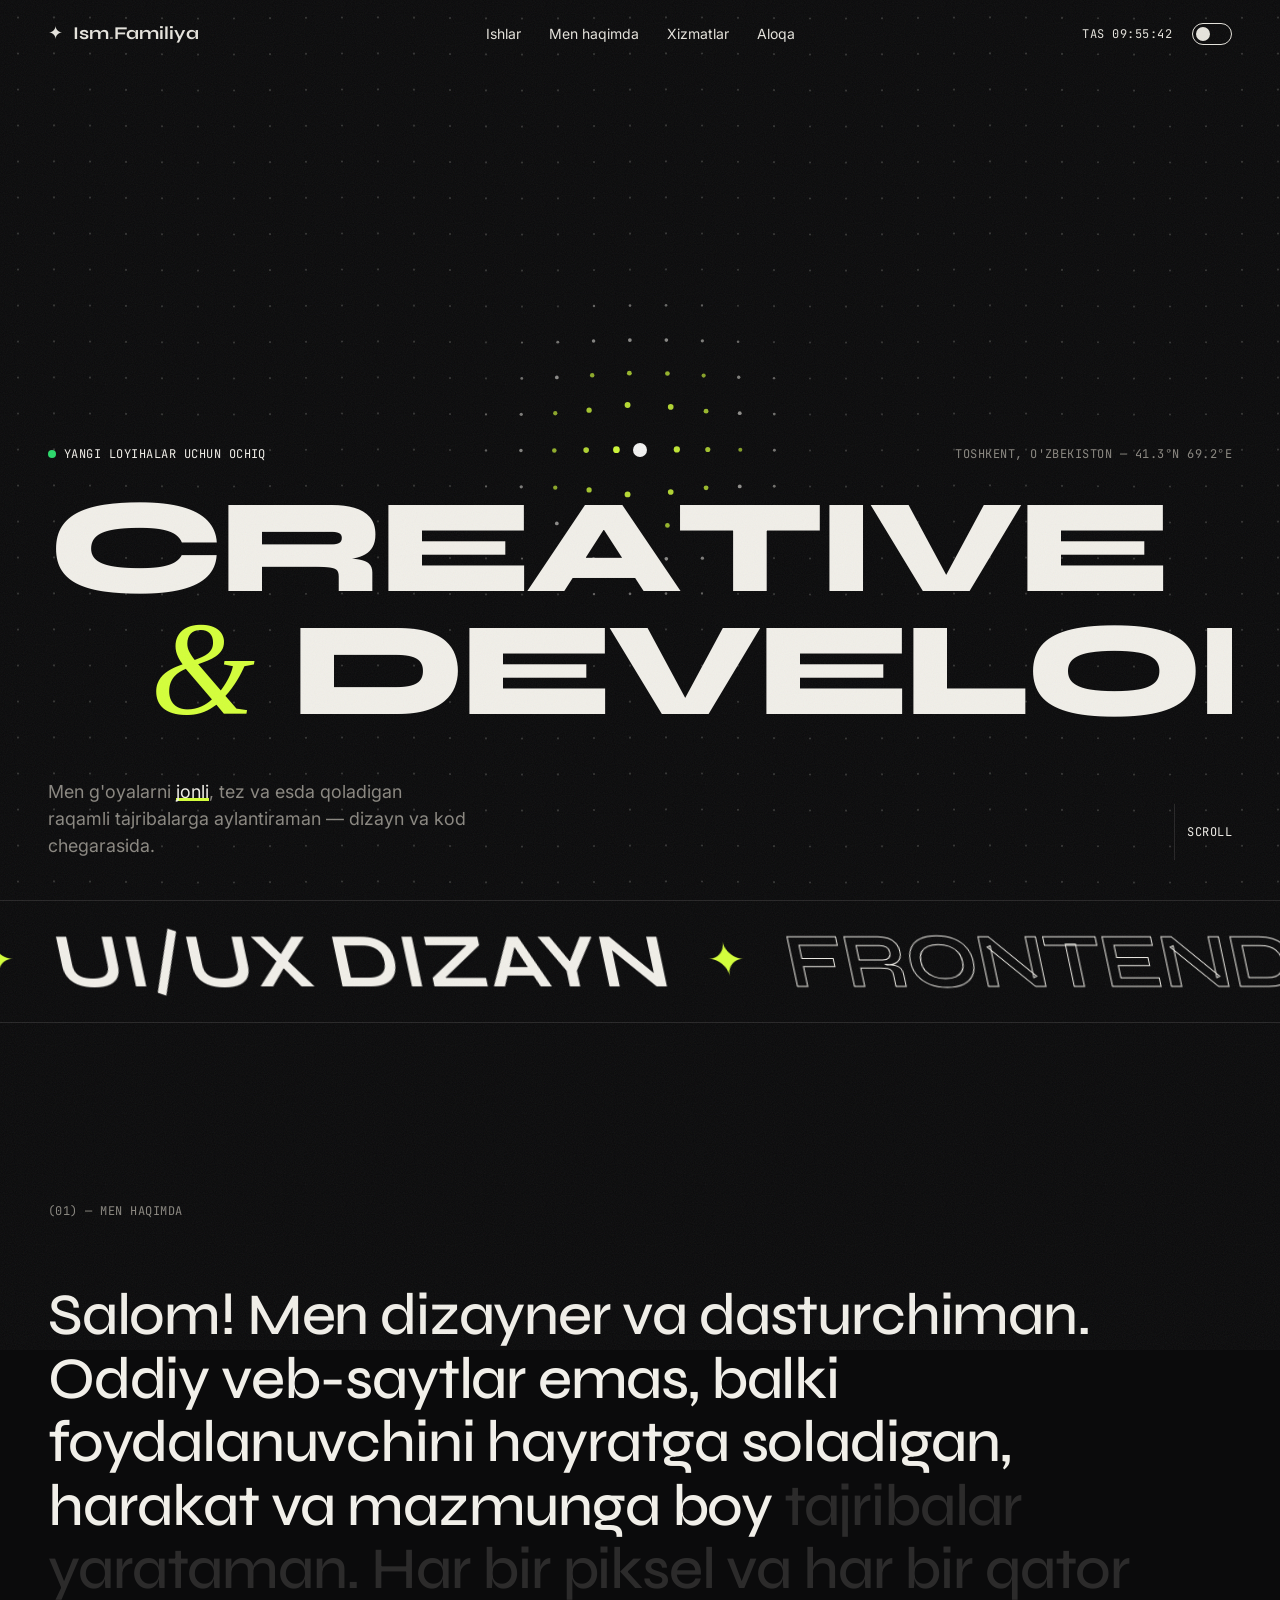
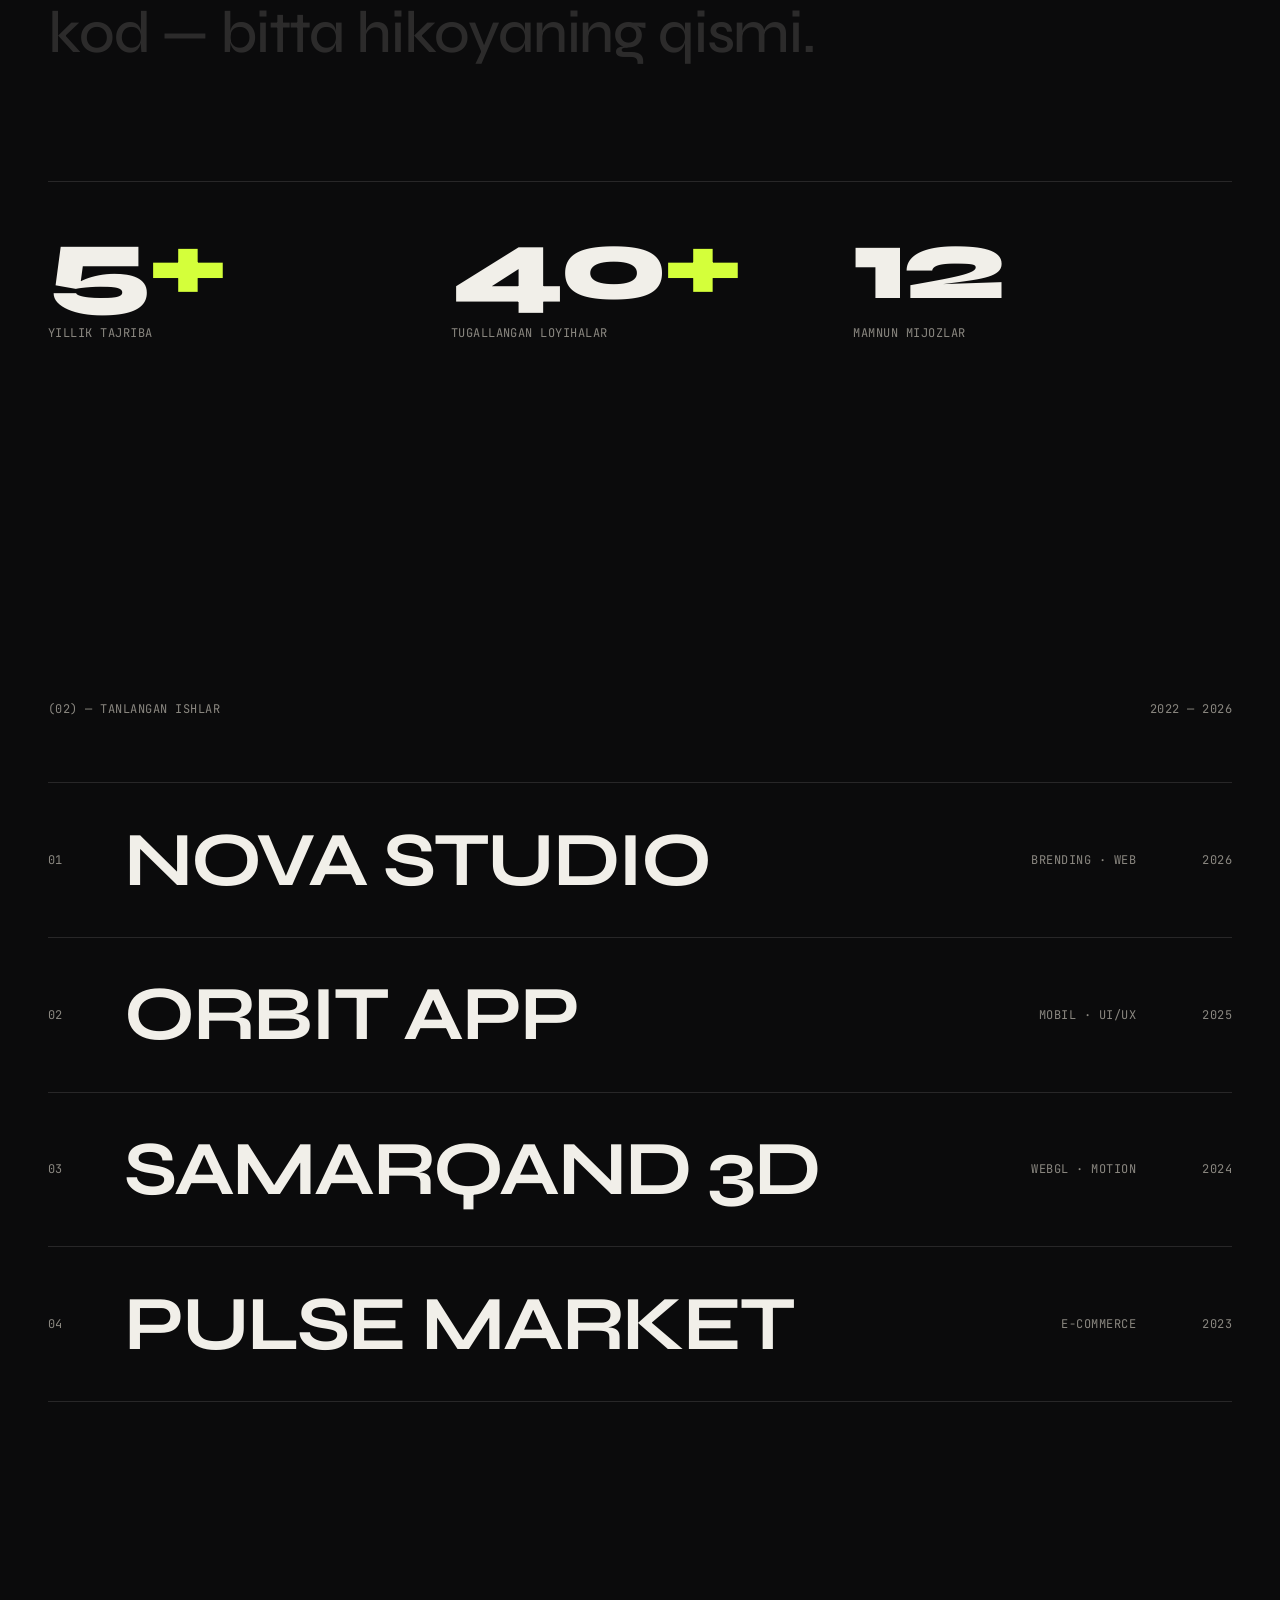
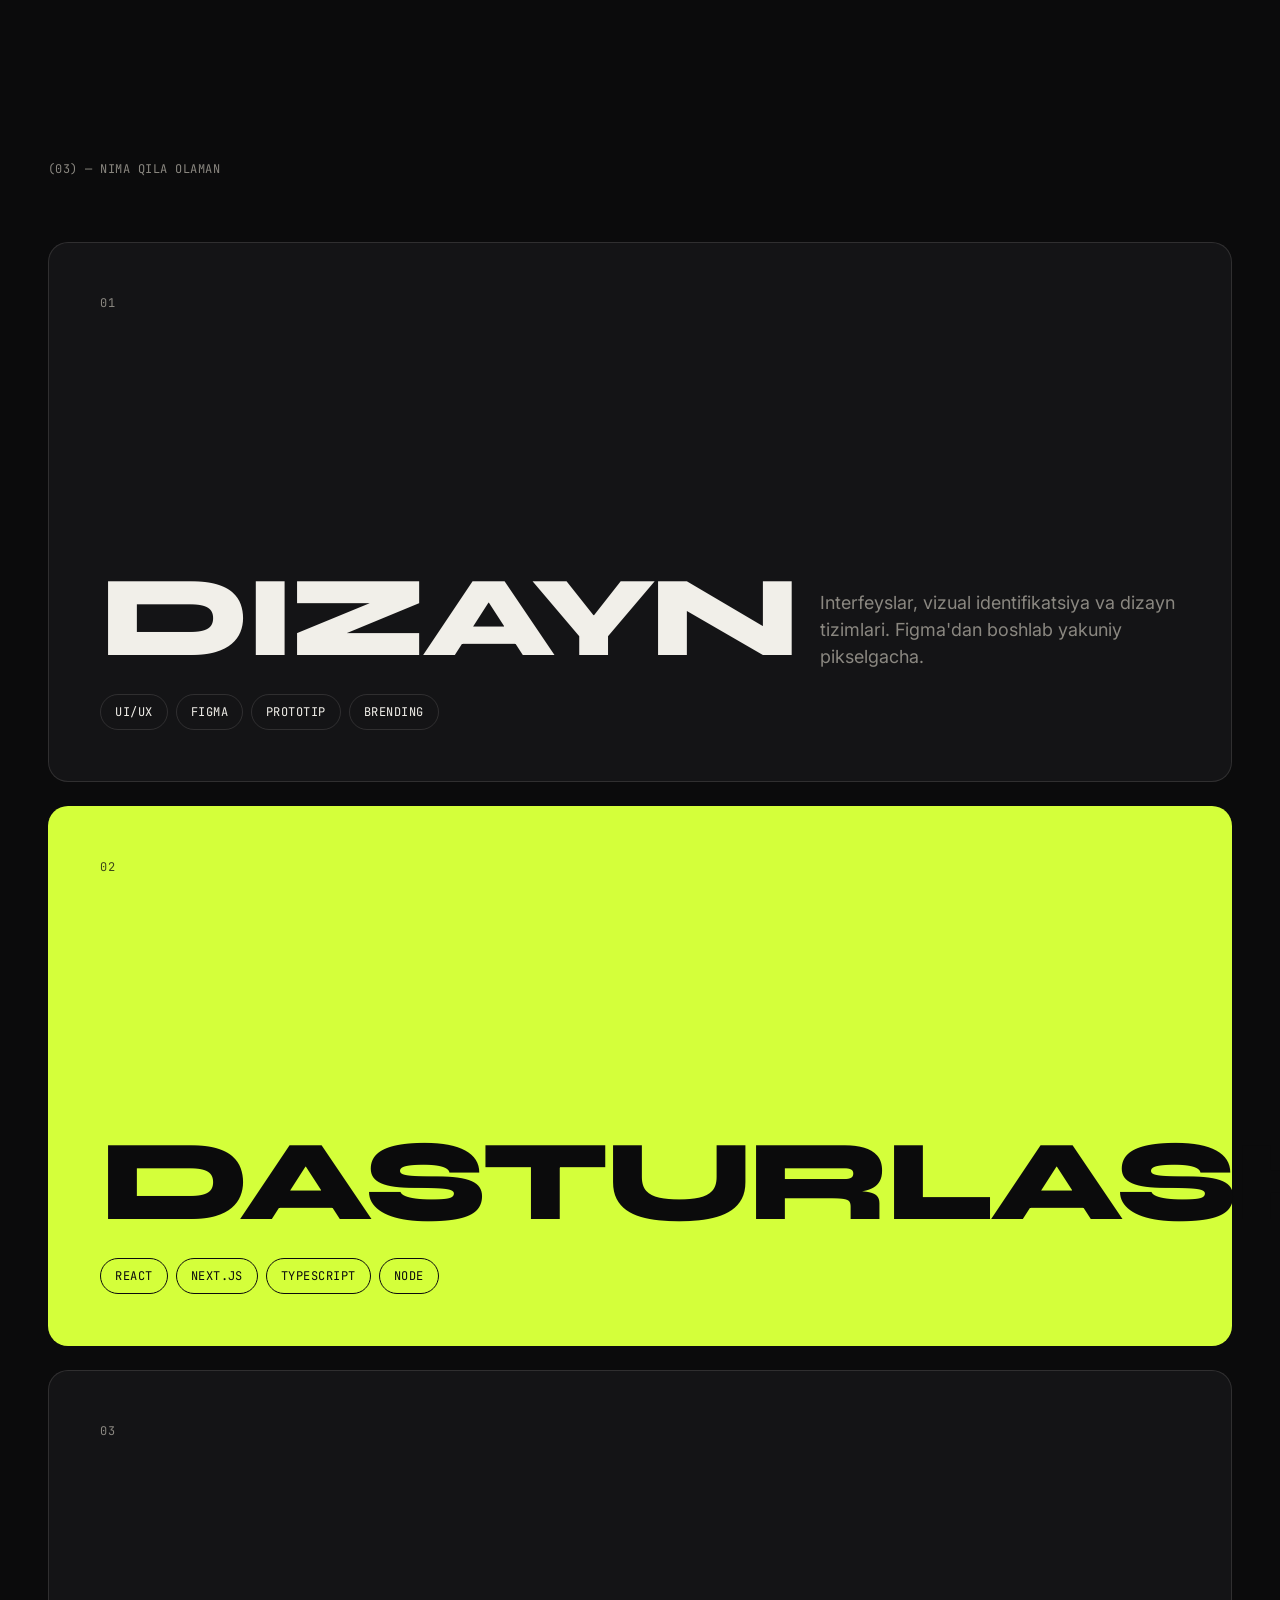
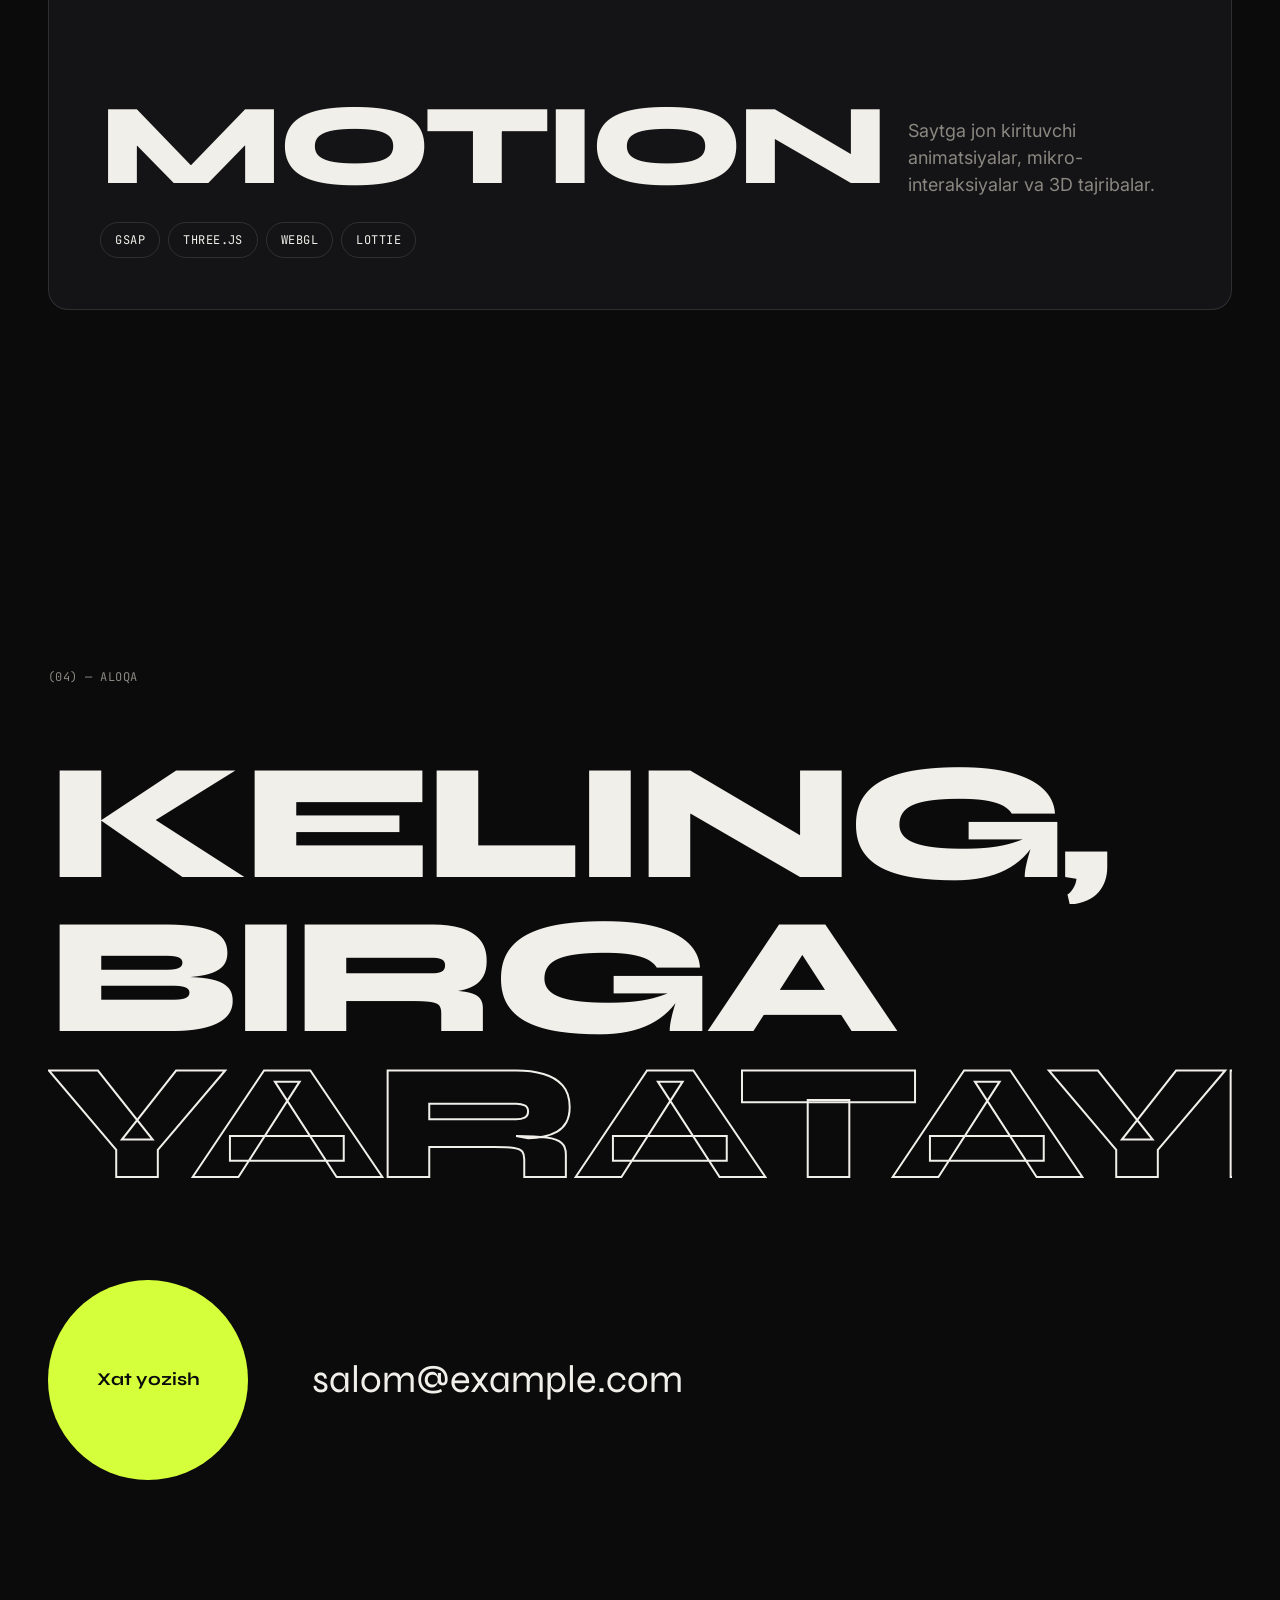
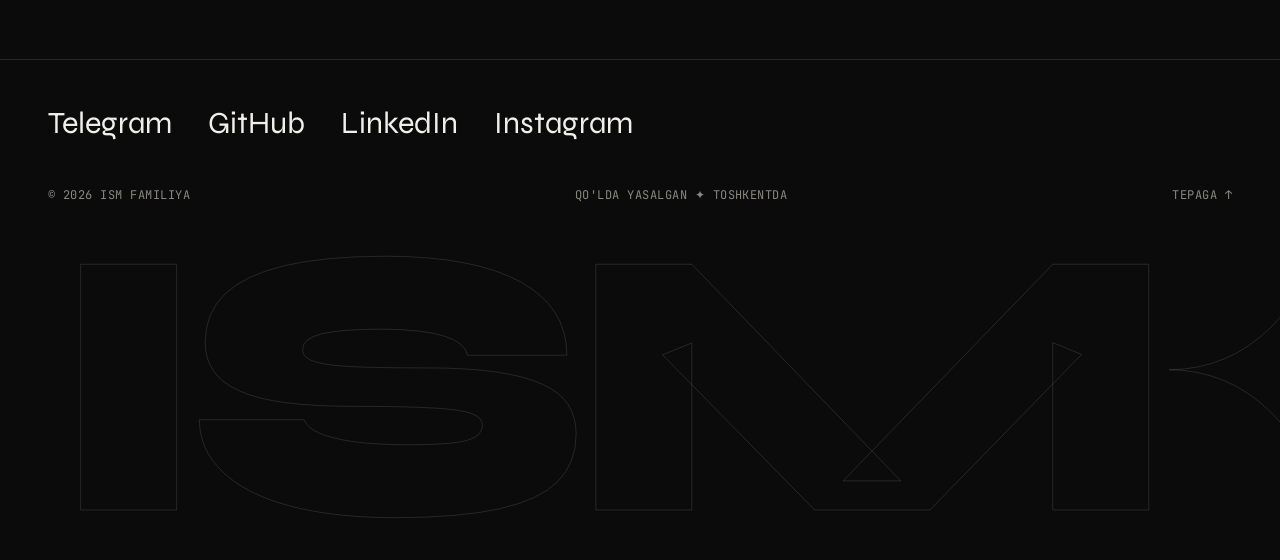
==== index.html @ 8025df78 "Add creative personal homepage Static HTML/CSS/JS site: preloader, custom cursor, interactive dot fi" ====
<!doctype html>
<html lang="uz">
<head>
  <meta charset="utf-8" />
  <meta name="viewport" content="width=device-width, initial-scale=1" />
  <title>Ism Familiya — Creative Developer</title>
  <meta name="description" content="Shaxsiy sahifa: dizayn, kod va raqamli tajribalar." />
  <meta name="theme-color" content="#0b0b0c" />
  <link rel="icon" href="assets/favicon.svg" type="image/svg+xml" />
  <link rel="preconnect" href="https://fonts.googleapis.com" />
  <link rel="preconnect" href="https://fonts.gstatic.com" crossorigin />
  <link href="https://fonts.googleapis.com/css2?family=Syne:wght@500;700;800&family=Inter:wght@400;500&family=JetBrains+Mono:wght@400;500&display=swap" rel="stylesheet" />
  <link rel="stylesheet" href="style.css" />
  <script>
    try { var t = localStorage.getItem('theme'); if (t) document.documentElement.dataset.theme = t; } catch (e) {}
  </script>
</head>
<body class="is-loading">

  <!-- Preloader -->
  <div class="preloader" aria-hidden="true">
    <div class="preloader__top">
      <span class="mono">Portfolio ©2026</span>
      <span class="mono">Yuklanmoqda</span>
    </div>
    <div class="preloader__count"><span id="loadCount">0</span>%</div>
    <div class="preloader__bar"><span id="loadBar"></span></div>
  </div>

  <!-- Custom cursor -->
  <div class="cursor" aria-hidden="true"><span class="cursor__label"></span></div>
  <div class="grain" aria-hidden="true"></div>

  <!-- Navigation -->
  <header class="nav">
    <a href="#top" class="nav__logo" data-magnetic>
      <span class="nav__logo-mark">✦</span>
      <span class="nav__logo-text">Ism<span class="muted">.</span>Familiya</span>
    </a>
    <nav class="nav__links" aria-label="Asosiy">
      <a href="#work" class="roll" data-text="Ishlar"><span>Ishlar</span></a>
      <a href="#about" class="roll" data-text="Men haqimda"><span>Men haqimda</span></a>
      <a href="#services" class="roll" data-text="Xizmatlar"><span>Xizmatlar</span></a>
      <a href="#contact" class="roll" data-text="Aloqa"><span>Aloqa</span></a>
    </nav>
    <div class="nav__right">
      <span class="mono nav__clock">TAS <span id="clock">--:--</span></span>
      <button class="theme-toggle" id="themeToggle" aria-label="Mavzuni almashtirish" data-magnetic>
        <span class="theme-toggle__dot"></span>
      </button>
    </div>
  </header>

  <main id="top">

    <!-- Hero -->
    <section class="hero">
      <canvas class="hero__field" id="field" aria-hidden="true"></canvas>

      <div class="hero__meta mono">
        <span class="status"><i></i> Yangi loyihalar uchun ochiq</span>
        <span>Toshkent, O'zbekiston — 41.3°N 69.2°E</span>
      </div>

      <h1 class="hero__title">
        <span class="line"><span class="split">Creative</span></span>
        <span class="line line--indent"><em class="serif-ish">&amp;</em> <span class="split">Developer</span></span>
      </h1>

      <div class="hero__bottom">
        <p class="hero__intro">
          Men g'oyalarni <span class="hl">jonli</span>, tez va esda qoladigan
          raqamli tajribalarga aylantiraman — dizayn va kod chegarasida.
        </p>
        <a href="#work" class="hero__scroll mono" data-cursor="Pastga">
          <span class="hero__scroll-line"></span> Scroll
        </a>
      </div>
    </section>

    <!-- Marquee -->
    <section class="marquee" aria-label="Ko'nikmalar">
      <div class="marquee__track" id="marquee">
        <div class="marquee__group">
          <span>UI/UX Dizayn</span><b>✦</b><span>Frontend</span><b>✦</b><span>Motion</span><b>✦</b><span>Brending</span><b>✦</b><span>Web GL</span><b>✦</b>
        </div>
        <div class="marquee__group" aria-hidden="true">
          <span>UI/UX Dizayn</span><b>✦</b><span>Frontend</span><b>✦</b><span>Motion</span><b>✦</b><span>Brending</span><b>✦</b><span>Web GL</span><b>✦</b>
        </div>
      </div>
    </section>

    <!-- About -->
    <section class="about section" id="about">
      <div class="section__label mono reveal">(01) — Men haqimda</div>
      <p class="about__text" data-scrub>
        Salom! Men dizayner va dasturchiman. Oddiy veb-saytlar emas, balki
        foydalanuvchini hayratga soladigan, harakat va mazmunga boy tajribalar
        yarataman. Har bir piksel va har bir qator kod — bitta hikoyaning qismi.
      </p>

      <div class="stats">
        <div class="stat reveal">
          <span class="stat__num" data-count="5">0</span><span class="stat__plus">+</span>
          <span class="stat__label mono">Yillik tajriba</span>
        </div>
        <div class="stat reveal">
          <span class="stat__num" data-count="40">0</span><span class="stat__plus">+</span>
          <span class="stat__label mono">Tugallangan loyihalar</span>
        </div>
        <div class="stat reveal">
          <span class="stat__num" data-count="12">0</span>
          <span class="stat__label mono">Mamnun mijozlar</span>
        </div>
      </div>
    </section>

    <!-- Work -->
    <section class="work section" id="work">
      <div class="section__head">
        <div class="section__label mono reveal">(02) — Tanlangan ishlar</div>
        <span class="mono muted reveal">2022 — 2026</span>
      </div>

      <ul class="work__list">
        <li class="work__item reveal" data-cursor="Ko'rish" data-color="#ff4d2e" data-color2="#ffb800">
          <a href="#">
            <span class="work__idx mono">01</span>
            <span class="work__title">Nova Studio</span>
            <span class="work__cat mono">Brending · Web</span>
            <span class="work__year mono">2026</span>
          </a>
        </li>
        <li class="work__item reveal" data-cursor="Ko'rish" data-color="#3d5afe" data-color2="#00e5ff">
          <a href="#">
            <span class="work__idx mono">02</span>
            <span class="work__title">Orbit App</span>
            <span class="work__cat mono">Mobil · UI/UX</span>
            <span class="work__year mono">2025</span>
          </a>
        </li>
        <li class="work__item reveal" data-cursor="Ko'rish" data-color="#c6ff00" data-color2="#00c853">
          <a href="#">
            <span class="work__idx mono">03</span>
            <span class="work__title">Samarqand 3D</span>
            <span class="work__cat mono">WebGL · Motion</span>
            <span class="work__year mono">2024</span>
          </a>
        </li>
        <li class="work__item reveal" data-cursor="Ko'rish" data-color="#e040fb" data-color2="#ff4081">
          <a href="#">
            <span class="work__idx mono">04</span>
            <span class="work__title">Pulse Market</span>
            <span class="work__cat mono">E-commerce</span>
            <span class="work__year mono">2023</span>
          </a>
        </li>
      </ul>

      <div class="work__preview" aria-hidden="true">
        <div class="work__preview-inner">
          <span class="work__preview-title"></span>
        </div>
      </div>
    </section>

    <!-- Services: sticky stacking cards -->
    <section class="services section" id="services">
      <div class="section__label mono reveal">(03) — Nima qila olaman</div>
      <div class="cards">
        <article class="card" style="--i:0">
          <span class="card__num mono">01</span>
          <h3 class="card__title">Dizayn</h3>
          <p>Interfeyslar, vizual identifikatsiya va dizayn tizimlari. Figma'dan boshlab yakuniy pikselgacha.</p>
          <ul class="card__tags mono"><li>UI/UX</li><li>Figma</li><li>Prototip</li><li>Brending</li></ul>
        </article>
        <article class="card" style="--i:1">
          <span class="card__num mono">02</span>
          <h3 class="card__title">Dasturlash</h3>
          <p>Tez, moslashuvchan va qulay veb-ilovalar. Zamonaviy stack va toza arxitektura.</p>
          <ul class="card__tags mono"><li>React</li><li>Next.js</li><li>TypeScript</li><li>Node</li></ul>
        </article>
        <article class="card" style="--i:2">
          <span class="card__num mono">03</span>
          <h3 class="card__title">Motion</h3>
          <p>Saytga jon kirituvchi animatsiyalar, mikro-interaksiyalar va 3D tajribalar.</p>
          <ul class="card__tags mono"><li>GSAP</li><li>Three.js</li><li>WebGL</li><li>Lottie</li></ul>
        </article>
      </div>
    </section>

    <!-- Contact -->
    <section class="contact section" id="contact">
      <div class="section__label mono reveal">(04) — Aloqa</div>
      <h2 class="contact__title">
        <span class="line"><span class="reveal-up">Keling,</span></span>
        <span class="line"><span class="reveal-up">birga <span class="outline">yarataylik</span></span></span>
      </h2>

      <div class="contact__row">
        <a href="mailto:salom@example.com" class="contact__btn" data-magnetic data-cursor="Yozish">
          <span>Xat yozish</span>
        </a>
        <a href="mailto:salom@example.com" class="contact__mail roll" data-text="salom@example.com"><span>salom@example.com</span></a>
      </div>
    </section>
  </main>

  <footer class="footer">
    <div class="footer__socials">
      <a href="#" class="roll" data-text="Telegram"><span>Telegram</span></a>
      <a href="#" class="roll" data-text="GitHub"><span>GitHub</span></a>
      <a href="#" class="roll" data-text="LinkedIn"><span>LinkedIn</span></a>
      <a href="#" class="roll" data-text="Instagram"><span>Instagram</span></a>
    </div>
    <div class="footer__bottom mono">
      <span>© 2026 Ism Familiya</span>
      <span>Qo'lda yasalgan ✦ Toshkentda</span>
      <a href="#top" class="roll" data-text="Tepaga ↑"><span>Tepaga ↑</span></a>
    </div>
    <div class="footer__giant" aria-hidden="true">ISM✦</div>
  </footer>

  <script src="script.js"></script>
</body>
</html>
---- style.css ----
/* =========================================================
   Tokens
   ========================================================= */
:root {
  --bg: #0b0b0c;
  --bg-2: #141416;
  --ink: #f1efe9;
  --muted: #8a8780;
  --line: rgba(241, 239, 233, 0.12);
  --accent: #d4ff3a;
  --accent-ink: #0b0b0c;

  --f-display: "Syne", system-ui, sans-serif;
  --f-body: "Inter", system-ui, sans-serif;
  --f-mono: "JetBrains Mono", ui-monospace, monospace;

  --gutter: clamp(16px, 4vw, 48px);
  --ease: cubic-bezier(0.22, 1, 0.36, 1);
  --ease-io: cubic-bezier(0.76, 0, 0.24, 1);
}

:root[data-theme="light"] {
  --bg: #f1efe9;
  --bg-2: #e6e3db;
  --ink: #0f0f10;
  --muted: #6d6a63;
  --line: rgba(15, 15, 16, 0.14);
  --accent: #ff4d2e;
  --accent-ink: #f1efe9;
}

/* =========================================================
   Base
   ========================================================= */
*, *::before, *::after { box-sizing: border-box; margin: 0; padding: 0; }

html { scroll-behavior: smooth; -webkit-text-size-adjust: 100%; }

body {
  background: var(--bg);
  color: var(--ink);
  font-family: var(--f-body);
  font-size: 16px;
  line-height: 1.5;
  overflow-x: hidden;
  -webkit-font-smoothing: antialiased;
  transition: background-color 0.6s var(--ease), color 0.6s var(--ease);
}
body.is-loading { overflow: hidden; }

a { color: inherit; text-decoration: none; }
ul { list-style: none; }
button { font: inherit; color: inherit; background: none; border: 0; cursor: pointer; }
::selection { background: var(--accent); color: var(--accent-ink); }

.mono {
  font-family: var(--f-mono);
  font-size: 12px;
  letter-spacing: 0.04em;
  text-transform: uppercase;
}
.muted { color: var(--muted); }

@media (hover: hover) and (pointer: fine) {
  body, a, button { cursor: none; }
}

/* =========================================================
   Preloader
   ========================================================= */
.preloader {
  position: fixed; inset: 0; z-index: 100;
  background: var(--accent);
  color: var(--accent-ink);
  display: flex; flex-direction: column; justify-content: space-between;
  padding: var(--gutter);
  transition: transform 1s var(--ease-io);
}
.preloader__top { display: flex; justify-content: space-between; }
.preloader__count {
  font-family: var(--f-display);
  font-weight: 800;
  font-size: clamp(80px, 22vw, 320px);
  line-height: 0.8;
  letter-spacing: -0.04em;
}
.preloader__bar { height: 2px; background: rgba(0,0,0,.15); margin-top: 16px; }
.preloader__bar span { display: block; height: 100%; width: 0; background: currentColor; }
body:not(.is-loading) .preloader { transform: translateY(-100%); }

/* =========================================================
   Cursor + grain
   ========================================================= */
.cursor {
  position: fixed; top: 0; left: 0; z-index: 90;
  width: 14px; height: 14px; border-radius: 50%;
  background: #fff;
  pointer-events: none;
  mix-blend-mode: difference;
  display: grid; place-items: center;
  transform: translate3d(-100px, -100px, 0);
  transition: width .45s var(--ease), height .45s var(--ease), background-color .3s;
  will-change: transform;
}
.cursor__label {
  font-family: var(--f-mono); font-size: 11px; text-transform: uppercase;
  color: #000; opacity: 0; transition: opacity .2s; white-space: nowrap;
}
.cursor.is-hover { width: 64px; height: 64px; }
.cursor.has-label { width: 96px; height: 96px; mix-blend-mode: normal; background: var(--accent); }
.cursor.has-label .cursor__label { opacity: 1; color: var(--accent-ink); }
@media (hover: none), (pointer: coarse) { .cursor { display: none; } }

.grain {
  position: fixed; inset: -50%; z-index: 80; pointer-events: none;
  opacity: .06;
  background-image: url("data:image/svg+xml,%3Csvg xmlns='http://www.w3.org/2000/svg' width='200' height='200'%3E%3Cfilter id='n'%3E%3CfeTurbulence type='fractalNoise' baseFrequency='.9' numOctaves='3' stitchTiles='stitch'/%3E%3C/filter%3E%3Crect width='100%25' height='100%25' filter='url(%23n)'/%3E%3C/svg%3E");
  animation: grain 1s steps(6) infinite;
}
@keyframes grain {
  0% { transform: translate(0, 0); }
  20% { transform: translate(-5%, 3%); }
  40% { transform: translate(4%, -6%); }
  60% { transform: translate(-3%, 5%); }
  80% { transform: translate(6%, 2%); }
  100% { transform: translate(0, 0); }
}

/* =========================================================
   Rolling link text
   ========================================================= */
.roll {
  position: relative; display: inline-block; overflow: hidden;
  vertical-align: bottom;
}
.roll span, .roll::after {
  display: block;
  transition: transform .5s var(--ease);
}
.roll::after {
  content: attr(data-text);
  position: absolute; left: 0; top: 100%;
  color: var(--accent);
}
.roll:hover span, .roll:hover::after { transform: translateY(-100%); }

/* =========================================================
   Nav
   ========================================================= */
.nav {
  position: fixed; top: 0; left: 0; right: 0; z-index: 50;
  display: flex; align-items: center; justify-content: space-between; gap: 16px;
  padding: 20px var(--gutter);
  mix-blend-mode: difference;
  color: #f1efe9;
}
.nav__logo { display: flex; align-items: center; gap: 10px; font-family: var(--f-display); font-weight: 700; font-size: 18px; }
.nav__logo-mark { display: inline-block; transition: transform .8s var(--ease); }
.nav__logo:hover .nav__logo-mark { transform: rotate(180deg); }
.nav__links { display: flex; gap: 28px; font-size: 14px; }
.nav__right { display: flex; align-items: center; gap: 20px; }

.theme-toggle {
  width: 40px; height: 22px; border-radius: 99px;
  border: 1px solid currentColor; position: relative;
}
.theme-toggle__dot {
  position: absolute; top: 3px; left: 3px;
  width: 14px; height: 14px; border-radius: 50%; background: currentColor;
  transition: transform .5s var(--ease);
}
:root[data-theme="light"] .theme-toggle__dot { transform: translateX(18px); }

@media (max-width: 760px) {
  .nav__links, .nav__clock { display: none; }
}

/* =========================================================
   Hero
   ========================================================= */
.hero {
  position: relative;
  min-height: 100svh;
  display: flex; flex-direction: column; justify-content: flex-end;
  padding: 120px var(--gutter) 40px;
  overflow: hidden;
}
.hero__field { position: absolute; inset: 0; width: 100%; height: 100%; z-index: 0; }
.hero > *:not(canvas) { position: relative; z-index: 1; }

.hero__meta {
  display: flex; justify-content: space-between; flex-wrap: wrap; gap: 8px;
  color: var(--muted); margin-bottom: 3vh;
}
.status { display: inline-flex; align-items: center; gap: 8px; color: var(--ink); }
.status i {
  width: 8px; height: 8px; border-radius: 50%; background: #2bd96b;
  box-shadow: 0 0 0 0 rgba(43, 217, 107, .6);
  animation: pulse 2s infinite;
}
@keyframes pulse { to { box-shadow: 0 0 0 10px rgba(43, 217, 107, 0); } }

.hero__title {
  font-family: var(--f-display);
  font-weight: 800;
  font-size: clamp(34px, 10.5vw, 210px);
  line-height: 0.86;
  white-space: nowrap;
  letter-spacing: -0.045em;
  text-transform: uppercase;
}
.line { display: block; overflow: hidden; padding-bottom: 0.04em; }
.line--indent { padding-left: 8vw; }
.serif-ish {
  font-family: Georgia, "Times New Roman", serif;
  font-style: italic; font-weight: 400;
  text-transform: none; color: var(--accent);
  letter-spacing: 0;
  display: inline-block;
  transform: translateY(110%);
  transition: transform 1.2s var(--ease) .5s;
}
.char {
  display: inline-block;
  transform: translateY(110%) rotate(8deg);
  transition: transform 1.1s var(--ease);
  transition-delay: calc(var(--ci) * 40ms + 200ms);
}
.char:hover { color: var(--accent); }
body.is-ready .char { transform: none; }
body.is-ready .serif-ish { transform: none; }

.hero__bottom {
  display: flex; justify-content: space-between; align-items: flex-end; gap: 24px;
  margin-top: 5vh;
  opacity: 0; transform: translateY(20px);
  transition: opacity 1s var(--ease) 1s, transform 1s var(--ease) 1s;
}
body.is-ready .hero__bottom { opacity: 1; transform: none; }
.hero__intro { max-width: 420px; font-size: clamp(16px, 1.4vw, 20px); color: var(--muted); }
.hl { color: var(--ink); background: linear-gradient(var(--accent), var(--accent)) 0 92% / 100% 0.18em no-repeat; }
.hero__scroll { display: flex; align-items: center; gap: 12px; }
.hero__scroll-line { width: 1px; height: 56px; background: var(--line); position: relative; overflow: hidden; }
.hero__scroll-line::after {
  content: ""; position: absolute; left: 0; top: -50%; width: 100%; height: 50%;
  background: var(--ink); animation: drip 1.8s var(--ease-io) infinite;
}
@keyframes drip { to { top: 100%; } }

@media (max-width: 600px) {
  .hero__bottom { flex-direction: column; align-items: flex-start; }
  .line--indent { padding-left: 0; }
}

/* =========================================================
   Marquee
   ========================================================= */
.marquee {
  border-top: 1px solid var(--line); border-bottom: 1px solid var(--line);
  padding: 22px 0; overflow: hidden;
  background: var(--bg);
}
.marquee__track { display: flex; width: max-content; will-change: transform; }
.marquee__group {
  display: flex; align-items: center; gap: 40px; padding-right: 40px;
  font-family: var(--f-display); font-weight: 700;
  font-size: clamp(32px, 6vw, 88px); line-height: 1; text-transform: uppercase;
  white-space: nowrap;
}
.marquee__group b { color: var(--accent); font-size: .6em; }
.marquee__group span:nth-of-type(even) { -webkit-text-stroke: 1px var(--ink); color: transparent; }

/* =========================================================
   Sections
   ========================================================= */
.section { padding: clamp(80px, 14vw, 180px) var(--gutter); position: relative; }
.section__label { color: var(--muted); margin-bottom: clamp(32px, 5vw, 64px); }
.section__head { display: flex; justify-content: space-between; align-items: baseline; }

.reveal { opacity: 0; transform: translateY(40px); transition: opacity 1s var(--ease), transform 1s var(--ease); }
.reveal.in { opacity: 1; transform: none; }

/* About */
.about__text {
  font-family: var(--f-display); font-weight: 500;
  font-size: clamp(28px, 4.6vw, 72px);
  line-height: 1.08; letter-spacing: -0.02em;
  max-width: 1200px;
}
.about__text .w { opacity: .14; transition: opacity .25s linear; }
.about__text .w.on { opacity: 1; }

.stats {
  display: grid; grid-template-columns: repeat(3, 1fr); gap: 24px;
  margin-top: clamp(60px, 9vw, 120px);
  border-top: 1px solid var(--line); padding-top: 32px;
}
.stat__num, .stat__plus {
  font-family: var(--f-display); font-weight: 800;
  font-size: clamp(48px, 8vw, 120px); line-height: 1; letter-spacing: -0.04em;
}
.stat__plus { color: var(--accent); }
.stat__label { display: block; color: var(--muted); margin-top: 8px; }
@media (max-width: 600px) { .stats { grid-template-columns: 1fr; } }

/* Work */
.work__list { border-top: 1px solid var(--line); }
.work__item { border-bottom: 1px solid var(--line); position: relative; }
.work__item a {
  display: grid; grid-template-columns: 60px 1fr auto 80px; align-items: center; gap: 16px;
  padding: clamp(20px, 3vw, 40px) 0;
  position: relative; z-index: 1;
  transition: padding .6s var(--ease), color .4s;
}
.work__item::before {
  content: ""; position: absolute; inset: 0;
  background: var(--ink);
  transform: scaleY(0); transform-origin: bottom;
  transition: transform .6s var(--ease);
}
.work__title {
  font-family: var(--f-display); font-weight: 700;
  font-size: clamp(32px, 6vw, 96px); line-height: 1; letter-spacing: -0.03em;
  text-transform: uppercase;
}
.work__idx, .work__cat, .work__year { color: var(--muted); transition: color .4s; }
.work__year { text-align: right; }
@media (hover: hover) {
  .work__item:hover::before { transform: scaleY(1); transform-origin: top; }
  .work__item:hover a { color: var(--bg); padding-left: 24px; padding-right: 24px; }
  .work__item:hover .work__idx,
  .work__item:hover .work__cat,
  .work__item:hover .work__year { color: var(--bg); }
}
@media (max-width: 760px) {
  .work__item a { grid-template-columns: 36px 1fr; }
  .work__cat { grid-column: 2; }
  .work__year { display: none; }
}

.work__preview {
  position: fixed; top: 0; left: 0; z-index: 40;
  width: clamp(240px, 26vw, 380px); aspect-ratio: 4 / 3;
  pointer-events: none;
  border-radius: 6px; overflow: hidden;
  transform: translate3d(-50%, -50%, 0) scale(0);
  transition: transform .5s var(--ease);
}
.work__preview.is-on { transform: translate3d(-50%, -50%, 0) scale(1); }
.work__preview-inner {
  width: 100%; height: 100%;
  display: grid; place-items: center;
  background: var(--accent);
  transition: background .4s;
  position: relative;
}
.work__preview-inner::before {
  content: ""; position: absolute; inset: 0;
  background:
    radial-gradient(circle at 30% 30%, rgba(255,255,255,.35), transparent 40%),
    repeating-linear-gradient(90deg, rgba(0,0,0,.08) 0 1px, transparent 1px 24px);
  animation: sheen 6s linear infinite;
}
@keyframes sheen { to { background-position: 200px 0, 240px 0; } }
.work__preview-title {
  position: relative;
  font-family: var(--f-display); font-weight: 800; font-size: 28px;
  color: #0b0b0c; text-transform: uppercase; letter-spacing: -0.02em;
}
@media (hover: none) { .work__preview { display: none; } }

/* Services: stacking cards */
.cards { display: grid; grid-template-columns: minmax(0, 1fr); gap: 24px; }
.card {
  position: sticky;
  top: calc(100px + var(--i) * 28px);
  min-height: 60vh;
  background: var(--bg-2);
  border: 1px solid var(--line);
  border-radius: 20px;
  padding: clamp(24px, 4vw, 56px);
  display: grid; grid-template-columns: 1fr 1fr; grid-template-rows: auto 1fr auto; gap: 24px;
  transform-origin: center top;
}
.card:nth-child(2) { background: var(--accent); color: var(--accent-ink); border-color: transparent; }
.card:nth-child(2) .card__num, .card:nth-child(2) p { color: inherit; opacity: .75; }
.card:nth-child(2) .card__tags li { border-color: currentColor; }
.card__num { color: var(--muted); grid-column: 1 / -1; }
.card__title {
  font-family: var(--f-display); font-weight: 800;
  font-size: clamp(36px, 9vw, 140px); line-height: .9; letter-spacing: -0.04em;
  text-transform: uppercase; align-self: end;
}
.card p { align-self: end; max-width: 380px; color: var(--muted); font-size: 18px; }
.card__tags { grid-column: 1 / -1; display: flex; flex-wrap: wrap; gap: 8px; }
.card__tags li { border: 1px solid var(--line); border-radius: 99px; padding: 8px 14px; }
@media (max-width: 760px) {
  .card { grid-template-columns: minmax(0, 1fr); min-height: 70vh; }
}

/* Contact */
.contact__title {
  font-family: var(--f-display); font-weight: 800;
  font-size: clamp(52px, 13vw, 220px); line-height: .88; letter-spacing: -0.045em;
  text-transform: uppercase;
}
.reveal-up { display: inline-block; transform: translateY(110%); transition: transform 1.2s var(--ease); }
.contact__title.in .reveal-up { transform: none; }
.contact__title .line:nth-child(2) .reveal-up { transition-delay: .12s; }
.outline { -webkit-text-stroke: 2px var(--ink); color: transparent; transition: color .5s var(--ease); }
.contact__title:hover .outline { color: var(--accent); -webkit-text-stroke-color: var(--accent); }

.contact__row {
  display: flex; align-items: center; gap: clamp(24px, 5vw, 64px); flex-wrap: wrap;
  margin-top: clamp(40px, 6vw, 80px);
}
.contact__btn {
  width: clamp(140px, 16vw, 200px); aspect-ratio: 1; border-radius: 50%;
  background: var(--accent); color: var(--accent-ink);
  display: grid; place-items: center;
  font-family: var(--f-display); font-weight: 700; font-size: 18px;
  transition: transform .2s linear;
}
.contact__btn span { display: inline-block; }
.contact__mail { font-size: clamp(20px, 3vw, 40px); font-family: var(--f-display); }

/* Footer */
.footer {
  padding: 0 var(--gutter) 24px;
  border-top: 1px solid var(--line);
  overflow: hidden;
}
.footer__socials {
  display: flex; flex-wrap: wrap; gap: 12px 36px; padding: 40px 0;
  font-family: var(--f-display); font-size: clamp(20px, 2.4vw, 32px);
}
.footer__bottom { display: flex; justify-content: space-between; flex-wrap: wrap; gap: 12px; color: var(--muted); }
.footer__giant {
  font-family: var(--f-display); font-weight: 800;
  font-size: 30vw; line-height: .78; letter-spacing: -0.06em;
  margin-top: 32px; text-align: center;
  color: transparent; -webkit-text-stroke: 1px var(--line);
  user-select: none;
}

/* =========================================================
   Reduced motion
   ========================================================= */
@media (prefers-reduced-motion: reduce) {
  *, *::before, *::after { animation: none !important; transition-duration: .01ms !important; transition-delay: 0s !important; }
  html { scroll-behavior: auto; }
  .reveal, .char, .serif-ish, .reveal-up, .hero__bottom { opacity: 1; transform: none; }
  .about__text .w { opacity: 1; }
}
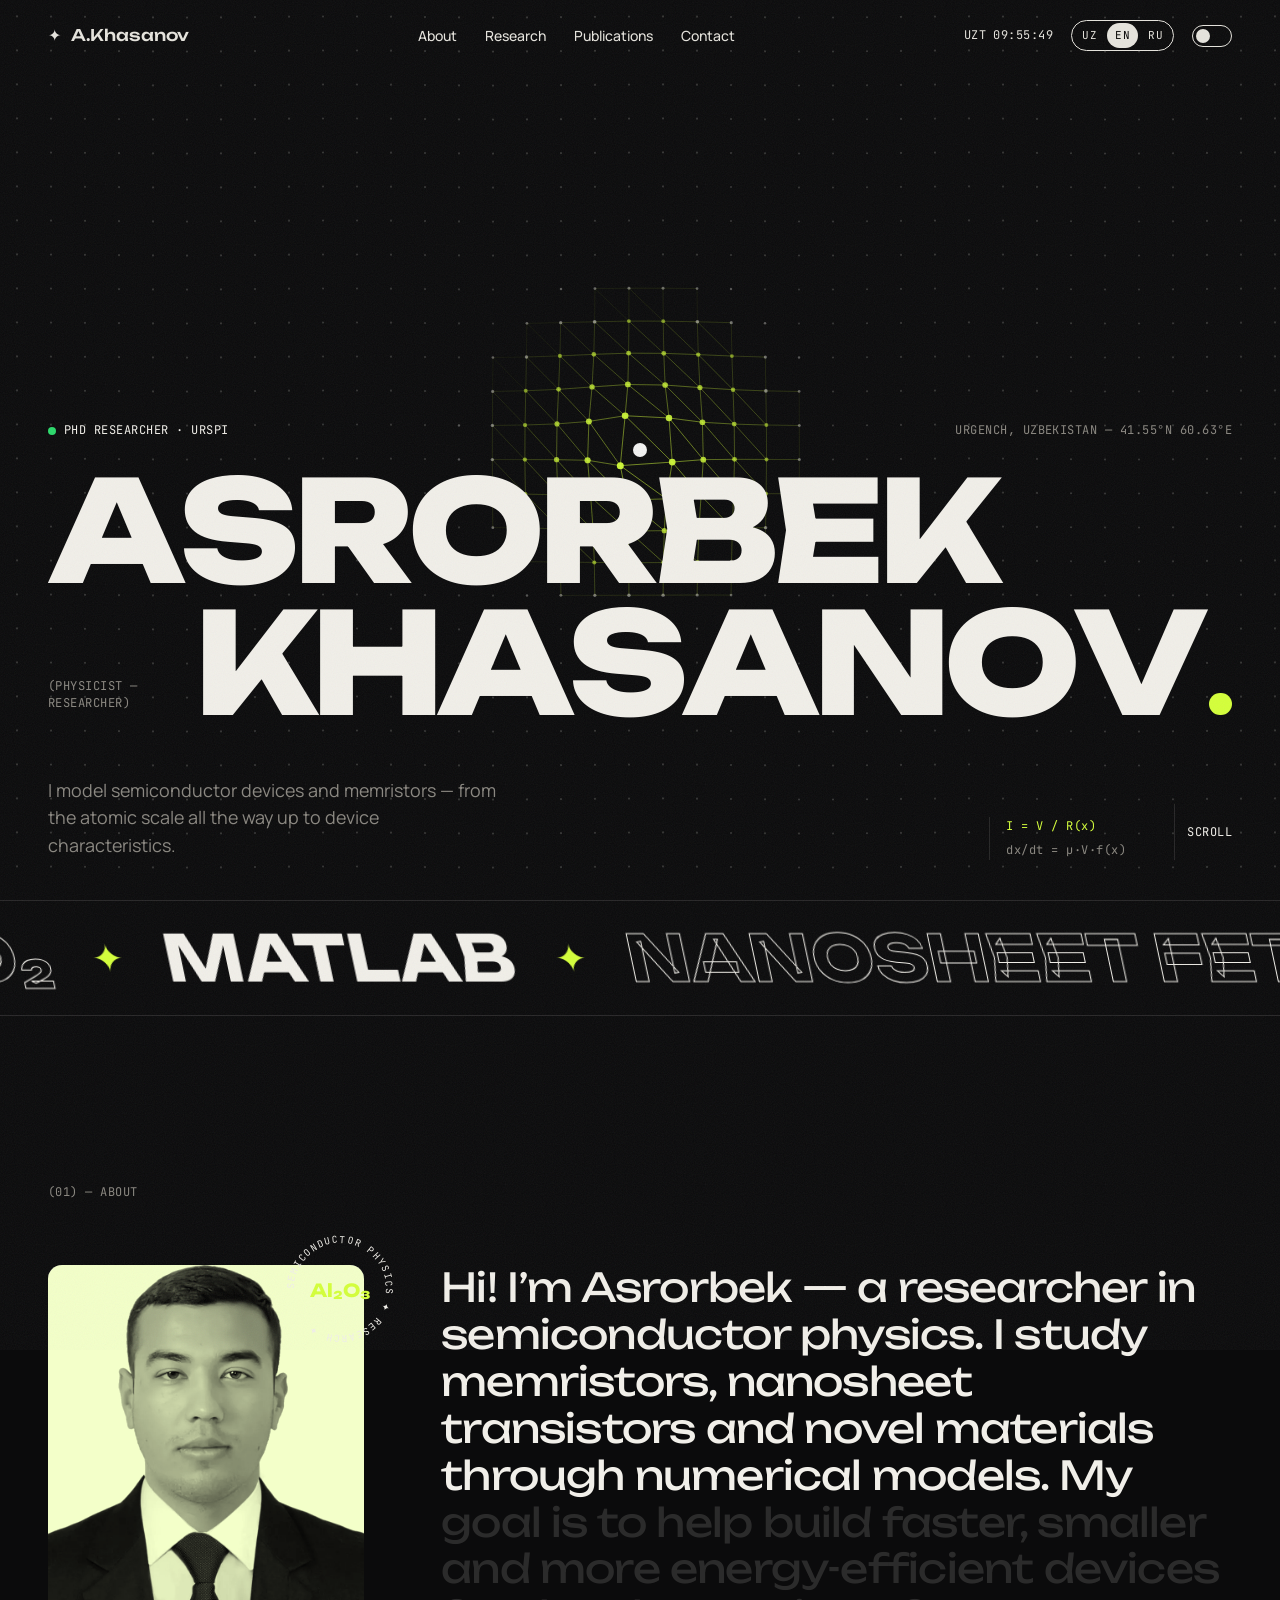
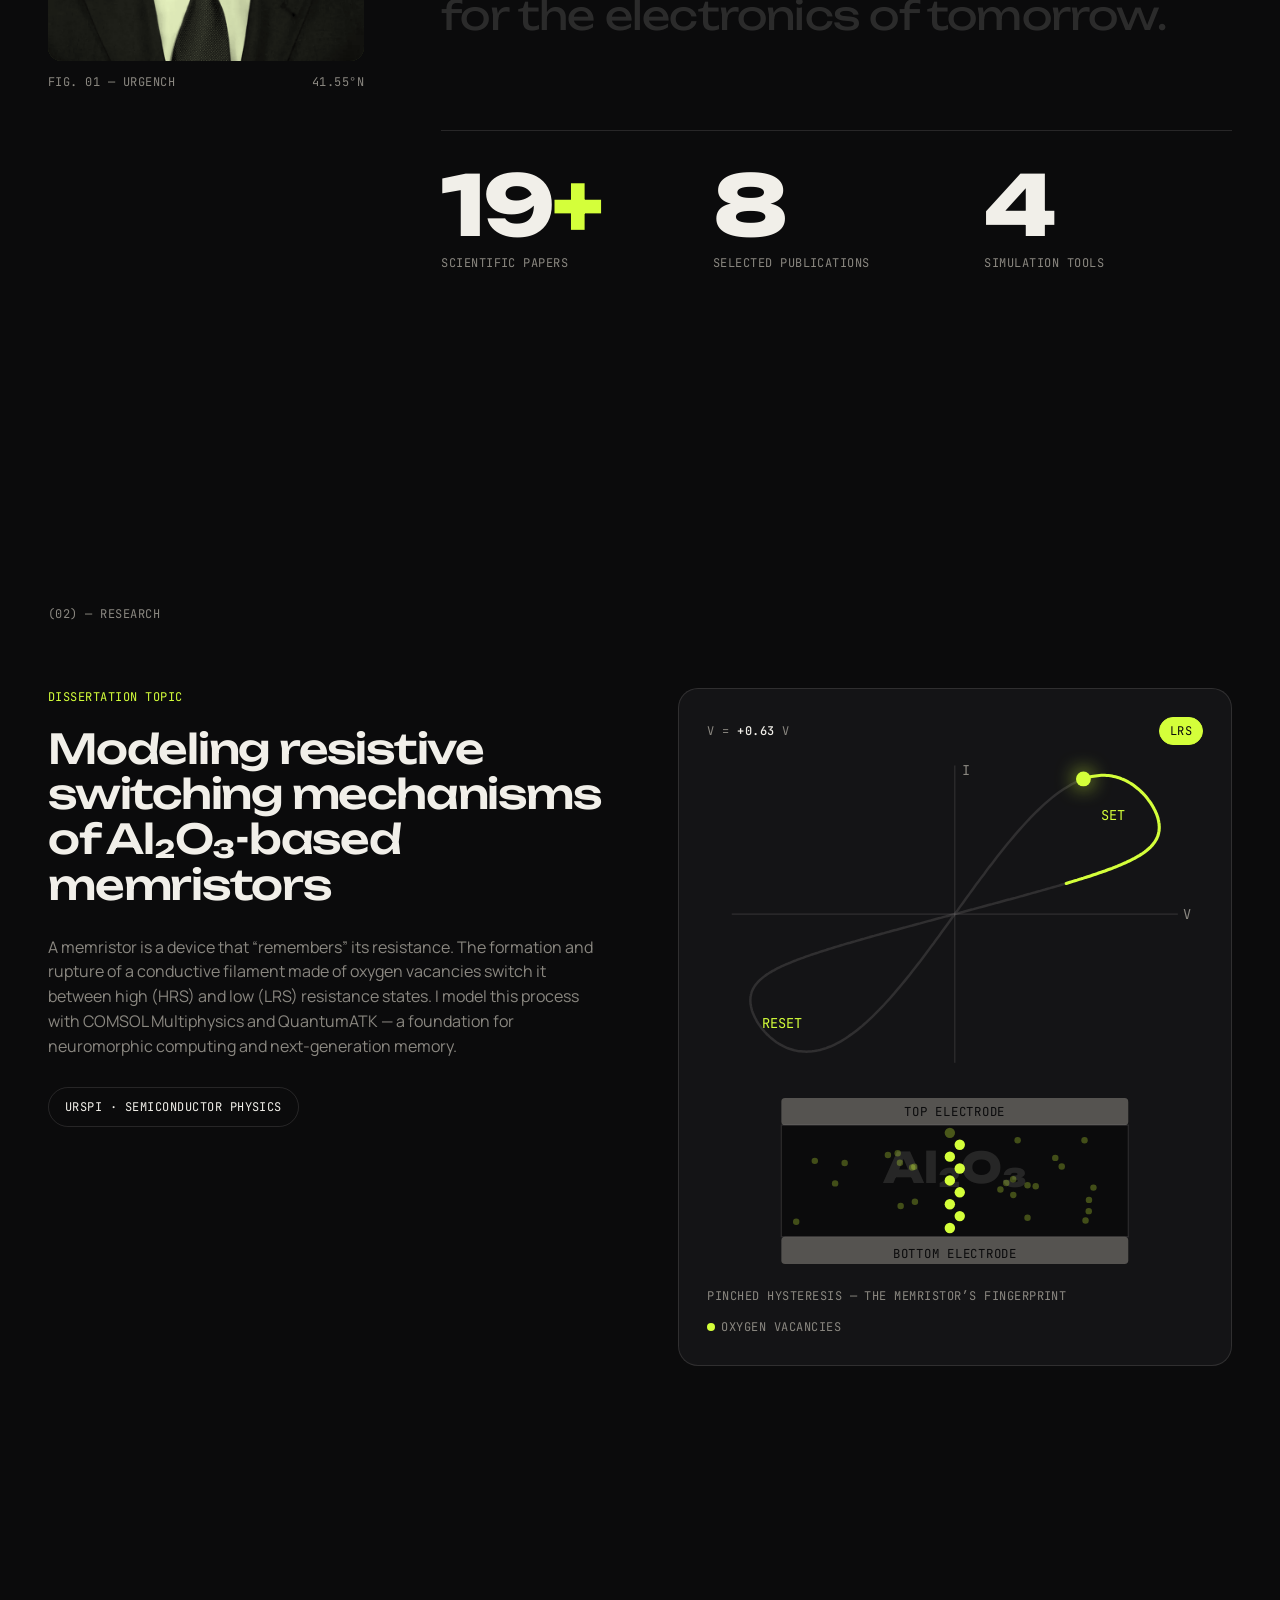
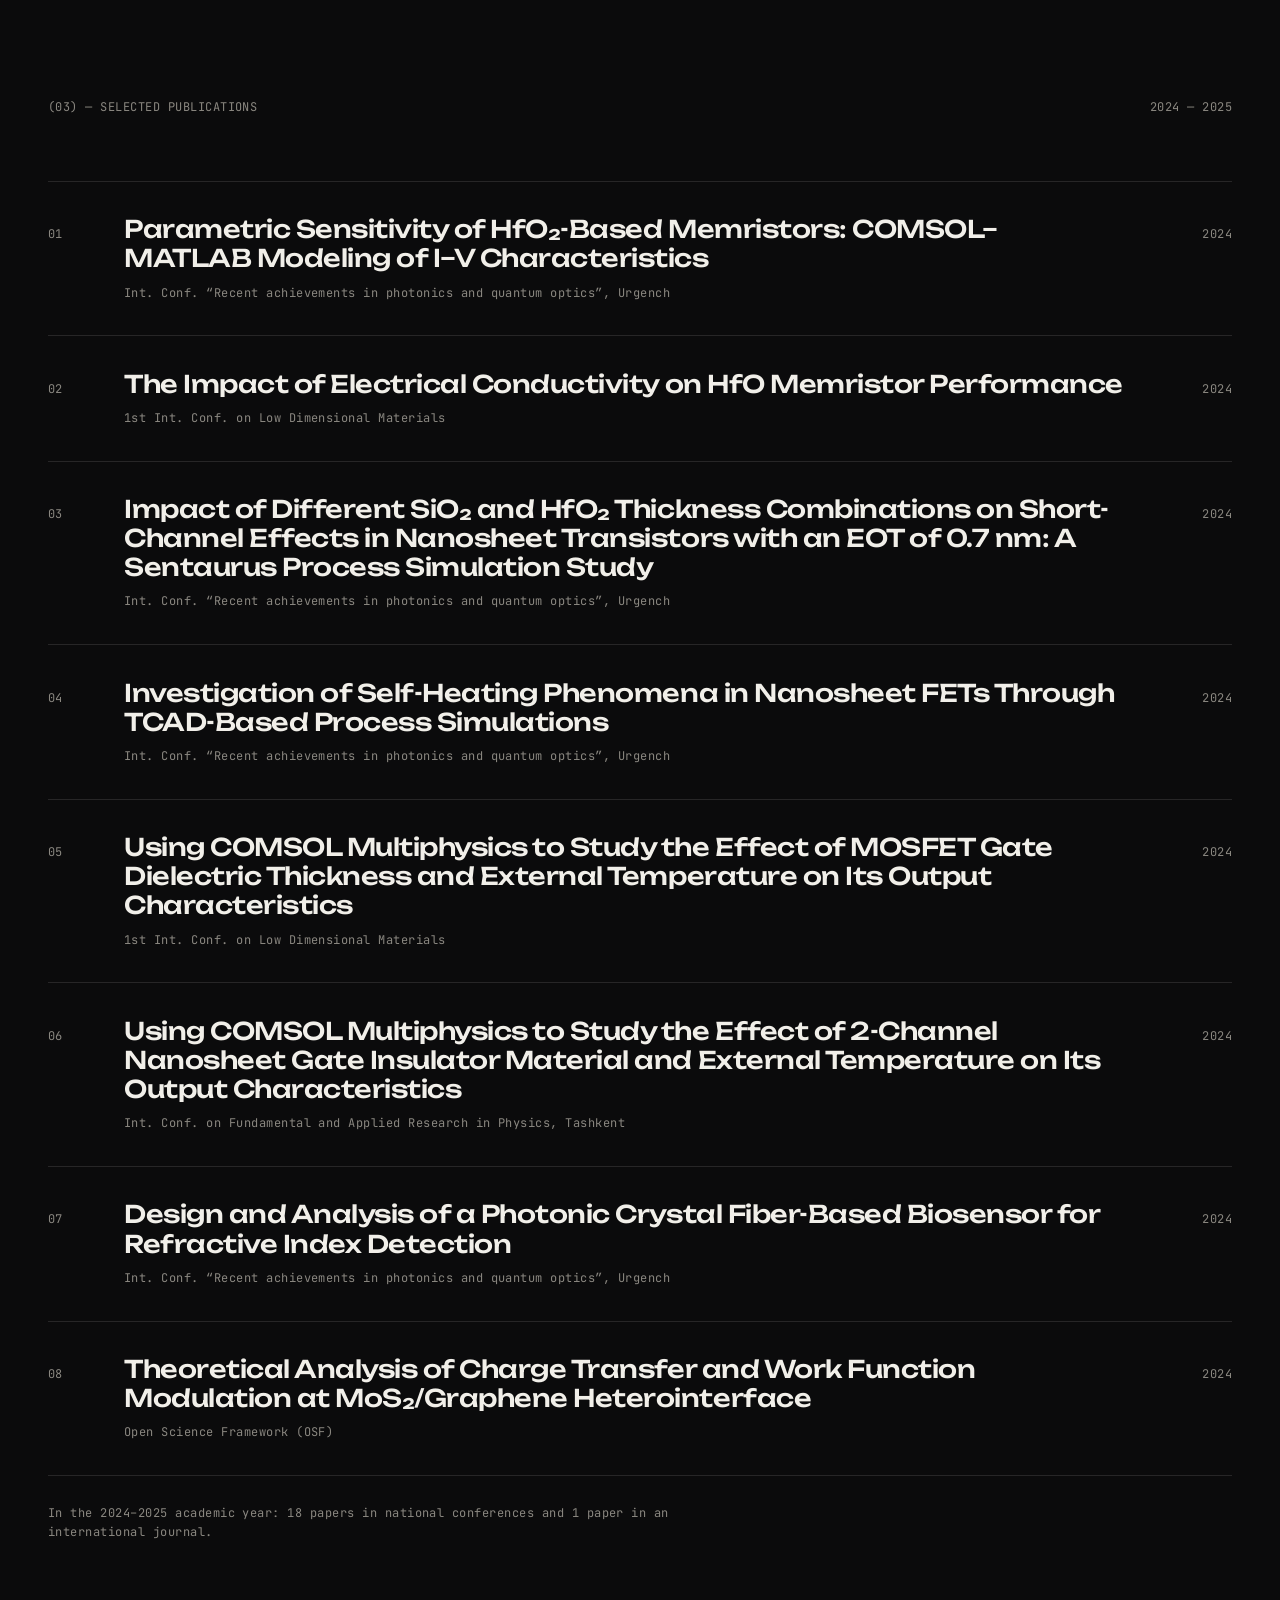
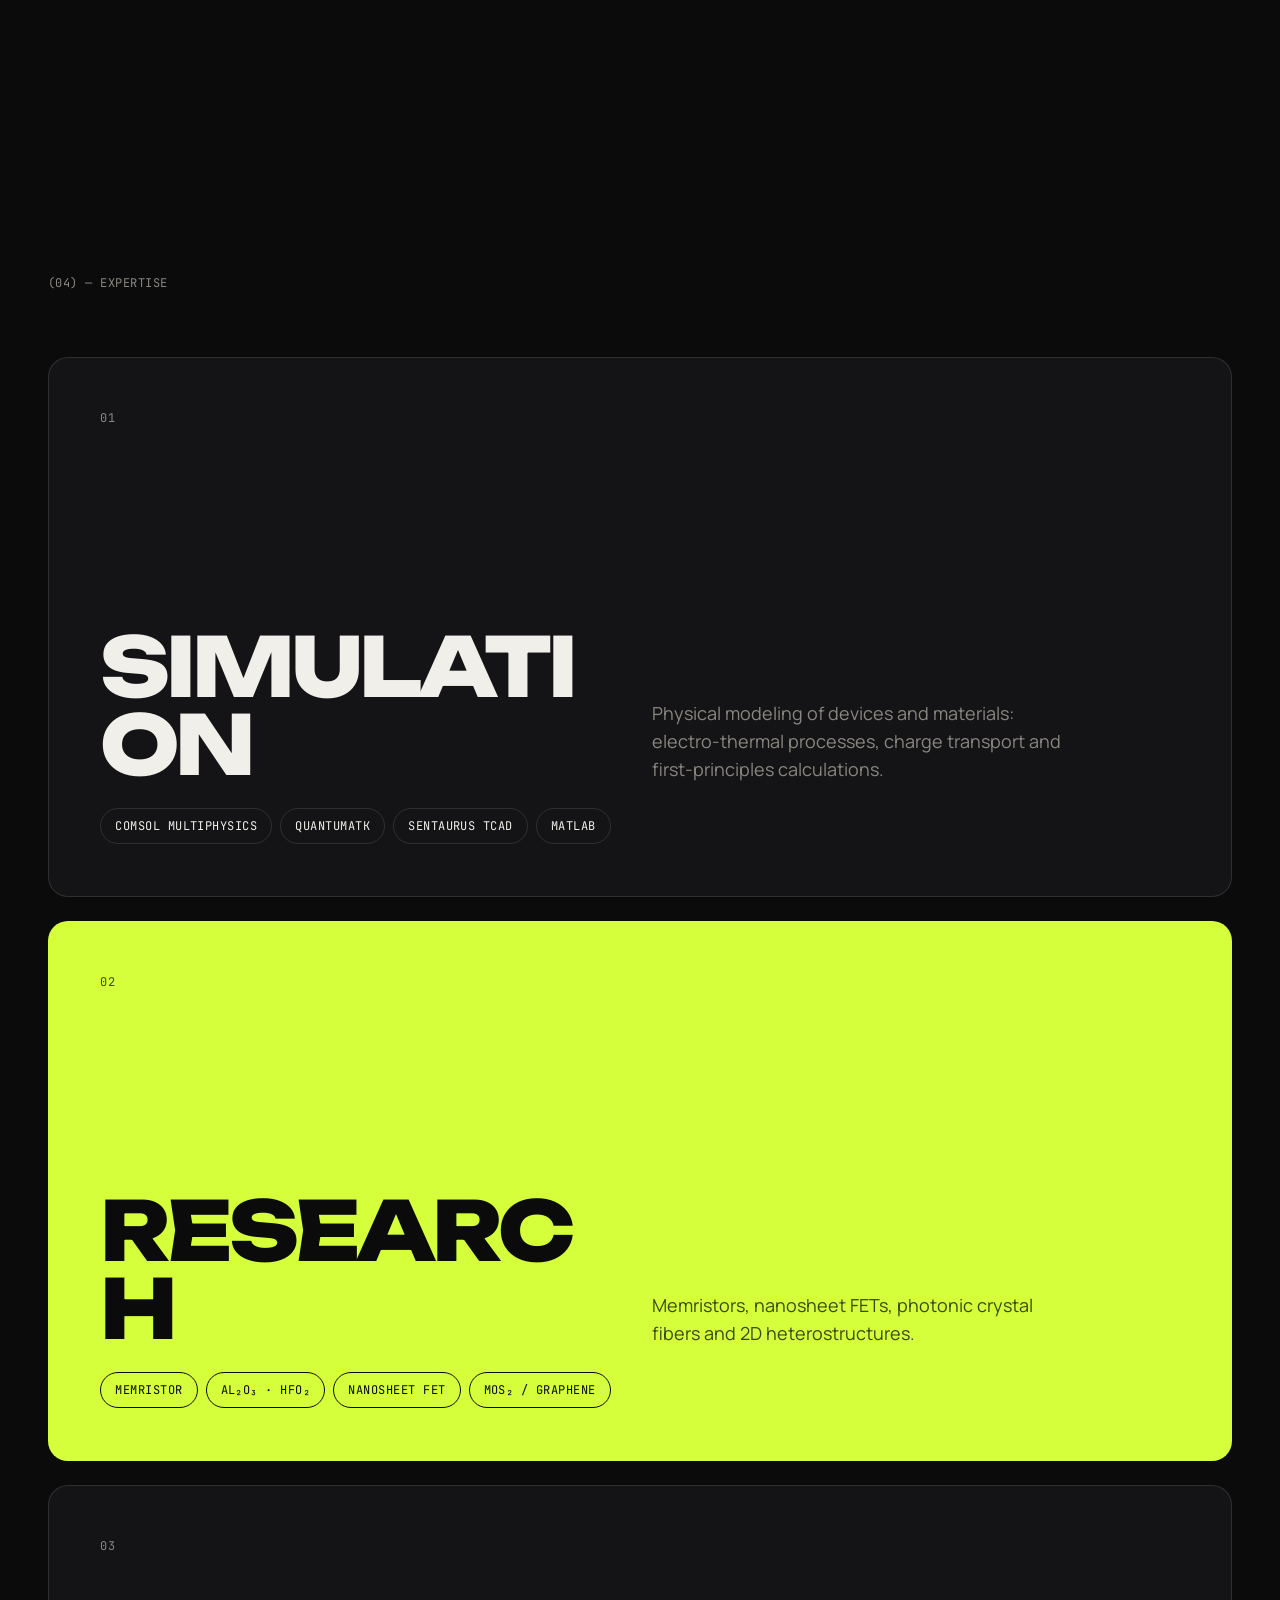
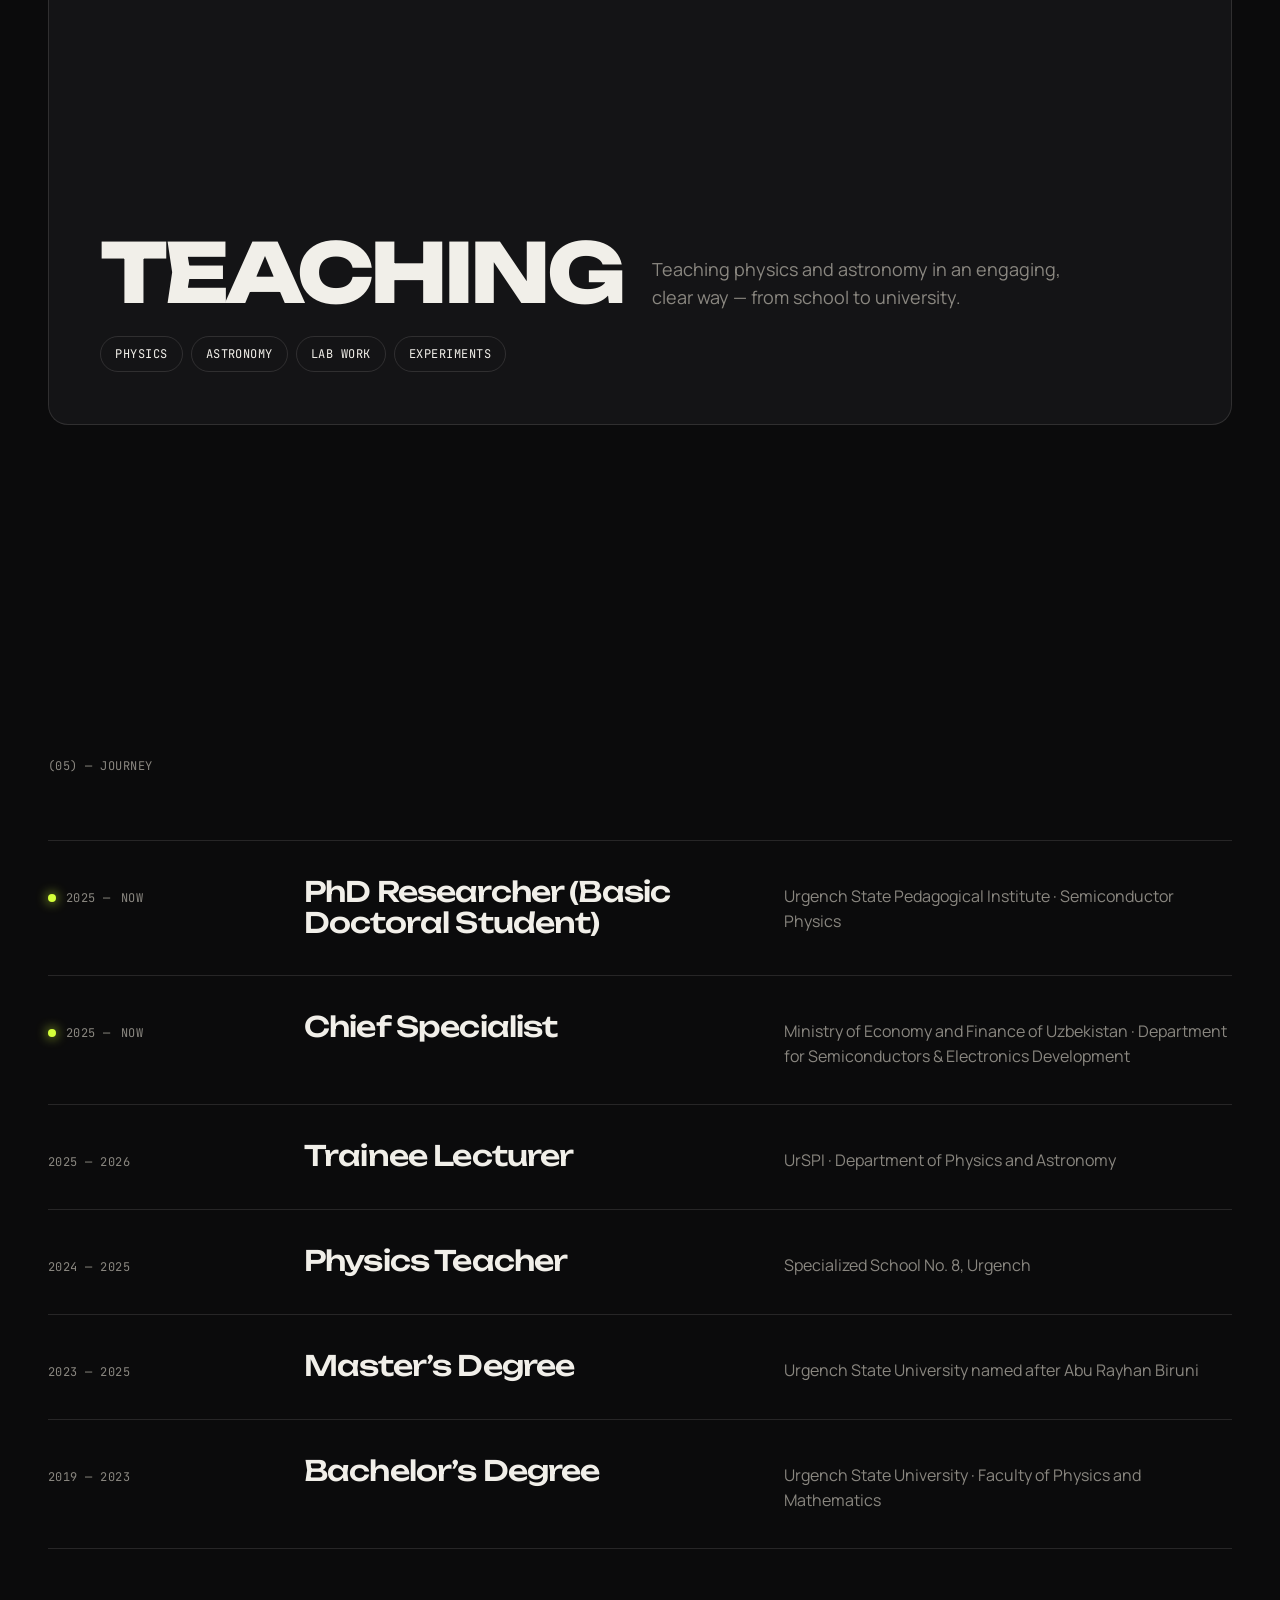
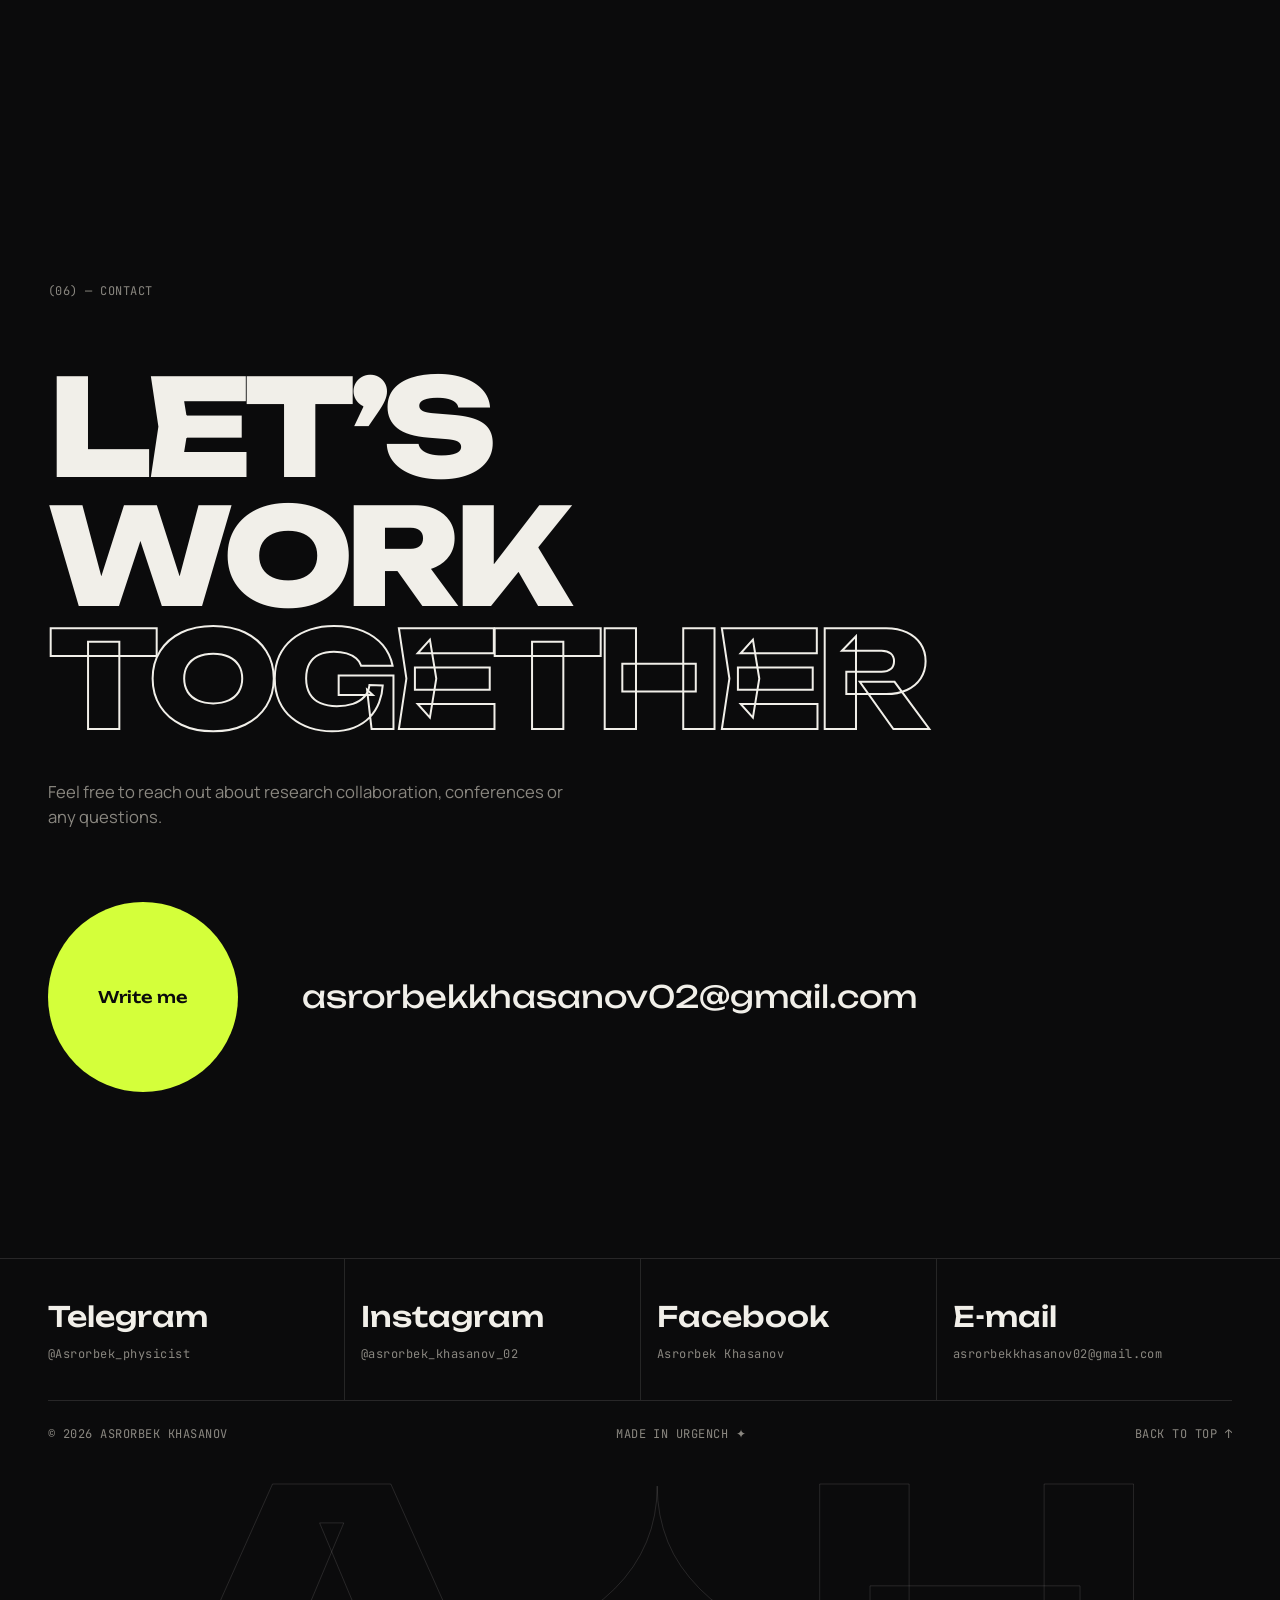
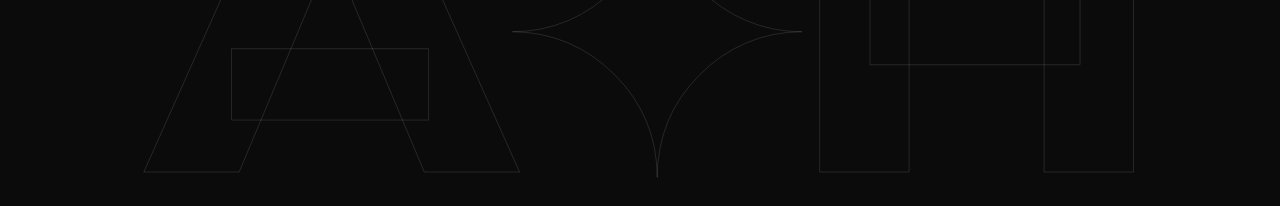
==== commit 188cffa6: "Personalize homepage: trilingual research portfolio - UZ/EN/RU language switcher with persisted choi" ====
--- a/index.html
+++ b/index.html
@@ -3,13 +3,15 @@
 <head>
   <meta charset="utf-8" />
   <meta name="viewport" content="width=device-width, initial-scale=1" />
-  <title>Ism Familiya — Creative Developer</title>
-  <meta name="description" content="Shaxsiy sahifa: dizayn, kod va raqamli tajribalar." />
+  <title>Asrorbek Hasanov — Yarimo‘tkazgichlar fizikasi tadqiqotchisi</title>
+  <meta name="description" content="Asrorbek Hasanov — UrDPI tayanch doktoranti. Al₂O₃ asosidagi memristorlarni modellashtirish, COMSOL Multiphysics, QuantumATK." />
   <meta name="theme-color" content="#0b0b0c" />
+  <meta property="og:title" content="Asrorbek Hasanov — Semiconductor Physics" />
+  <meta property="og:image" content="assets/portrait.jpg" />
   <link rel="icon" href="assets/favicon.svg" type="image/svg+xml" />
   <link rel="preconnect" href="https://fonts.googleapis.com" />
   <link rel="preconnect" href="https://fonts.gstatic.com" crossorigin />
-  <link href="https://fonts.googleapis.com/css2?family=Syne:wght@500;700;800&family=Inter:wght@400;500&family=JetBrains+Mono:wght@400;500&display=swap" rel="stylesheet" />
+  <link href="https://fonts.googleapis.com/css2?family=Unbounded:wght@400;500;700;800&family=Manrope:wght@400;500;600&family=JetBrains+Mono:wght@400;500&family=Cormorant+Garamond:ital,wght@1,500&display=swap" rel="stylesheet" />
   <link rel="stylesheet" href="style.css" />
   <script>
     try { var t = localStorage.getItem('theme'); if (t) document.documentElement.dataset.theme = t; } catch (e) {}
@@ -20,14 +22,13 @@
   <!-- Preloader -->
   <div class="preloader" aria-hidden="true">
     <div class="preloader__top">
-      <span class="mono">Portfolio ©2026</span>
-      <span class="mono">Yuklanmoqda</span>
+      <span class="mono">A.H — Portfolio ©2026</span>
+      <span class="mono" data-i18n="loader">Yuklanmoqda</span>
     </div>
     <div class="preloader__count"><span id="loadCount">0</span>%</div>
     <div class="preloader__bar"><span id="loadBar"></span></div>
   </div>
 
-  <!-- Custom cursor -->
   <div class="cursor" aria-hidden="true"><span class="cursor__label"></span></div>
   <div class="grain" aria-hidden="true"></div>
 
@@ -35,17 +36,22 @@
   <header class="nav">
     <a href="#top" class="nav__logo" data-magnetic>
       <span class="nav__logo-mark">✦</span>
-      <span class="nav__logo-text">Ism<span class="muted">.</span>Familiya</span>
+      <span class="nav__logo-text" data-i18n="name.short">A.Hasanov</span>
     </a>
-    <nav class="nav__links" aria-label="Asosiy">
-      <a href="#work" class="roll" data-text="Ishlar"><span>Ishlar</span></a>
-      <a href="#about" class="roll" data-text="Men haqimda"><span>Men haqimda</span></a>
-      <a href="#services" class="roll" data-text="Xizmatlar"><span>Xizmatlar</span></a>
-      <a href="#contact" class="roll" data-text="Aloqa"><span>Aloqa</span></a>
+    <nav class="nav__links" aria-label="Menu">
+      <a href="#about" class="roll"><span data-i18n="nav.about">Men haqimda</span></a>
+      <a href="#research" class="roll"><span data-i18n="nav.research">Tadqiqot</span></a>
+      <a href="#pubs" class="roll"><span data-i18n="nav.pubs">Nashrlar</span></a>
+      <a href="#contact" class="roll"><span data-i18n="nav.contact">Aloqa</span></a>
     </nav>
     <div class="nav__right">
-      <span class="mono nav__clock">TAS <span id="clock">--:--</span></span>
-      <button class="theme-toggle" id="themeToggle" aria-label="Mavzuni almashtirish" data-magnetic>
+      <span class="mono nav__clock">UZT <span id="clock">--:--</span></span>
+      <div class="lang" role="group" aria-label="Til / Language / Язык">
+        <button class="lang__btn mono" data-lang="uz">UZ</button>
+        <button class="lang__btn mono" data-lang="en">EN</button>
+        <button class="lang__btn mono" data-lang="ru">RU</button>
+      </div>
+      <button class="theme-toggle" id="themeToggle" aria-label="Theme" data-magnetic>
         <span class="theme-toggle__dot"></span>
       </button>
     </div>
@@ -58,169 +64,319 @@
       <canvas class="hero__field" id="field" aria-hidden="true"></canvas>
 
       <div class="hero__meta mono">
-        <span class="status"><i></i> Yangi loyihalar uchun ochiq</span>
-        <span>Toshkent, O'zbekiston — 41.3°N 69.2°E</span>
+        <span class="status"><i></i> <span data-i18n="hero.status">Tayanch doktorant · UrDPI</span></span>
+        <span data-i18n="hero.loc">Urganch, O‘zbekiston — 41.55°N 60.63°E</span>
       </div>
 
       <h1 class="hero__title">
-        <span class="line"><span class="split">Creative</span></span>
-        <span class="line line--indent"><em class="serif-ish">&amp;</em> <span class="split">Developer</span></span>
+        <span class="line"><span class="split" data-i18n="name.first">Asrorbek</span></span>
+        <span class="line line--indent">
+          <span class="hero__tag mono" data-i18n="hero.tag">(Fizik — tadqiqotchi)</span>
+          <span class="hero__name2"><span class="split" data-i18n="name.last">Hasanov</span><i class="hero__dot"></i></span>
+        </span>
       </h1>
 
       <div class="hero__bottom">
-        <p class="hero__intro">
-          Men g'oyalarni <span class="hl">jonli</span>, tez va esda qoladigan
-          raqamli tajribalarga aylantiraman — dizayn va kod chegarasida.
-        </p>
-        <a href="#work" class="hero__scroll mono" data-cursor="Pastga">
-          <span class="hero__scroll-line"></span> Scroll
+        <p class="hero__intro" data-i18n="hero.intro">Yarimo‘tkazgich qurilmalar va memristorlarni kompyuterda modellashtiraman — atomlar darajasidan qurilma xarakteristikalarigacha.</p>
+        <div class="hero__formula mono" aria-hidden="true">
+          <span>I = V / R(x)</span>
+          <span>dx/dt = μ·V·f(x)</span>
+        </div>
+        <a href="#about" class="hero__scroll mono" data-i18n-cursor="cursor.down">
+          <span class="hero__scroll-line"></span> <span data-i18n="hero.scroll">Pastga</span>
         </a>
       </div>
     </section>
 
     <!-- Marquee -->
-    <section class="marquee" aria-label="Ko'nikmalar">
+    <section class="marquee" aria-hidden="true">
       <div class="marquee__track" id="marquee">
         <div class="marquee__group">
-          <span>UI/UX Dizayn</span><b>✦</b><span>Frontend</span><b>✦</b><span>Motion</span><b>✦</b><span>Brending</span><b>✦</b><span>Web GL</span><b>✦</b>
-        </div>
-        <div class="marquee__group" aria-hidden="true">
-          <span>UI/UX Dizayn</span><b>✦</b><span>Frontend</span><b>✦</b><span>Motion</span><b>✦</b><span>Brending</span><b>✦</b><span>Web GL</span><b>✦</b>
+          <span>COMSOL Multiphysics</span><b>✦</b><span>QuantumATK</span><b>✦</b><span>Memristor</span><b>✦</b><span>Al₂O₃</span><b>✦</b><span>Sentaurus TCAD</span><b>✦</b><span>HfO₂</span><b>✦</b><span>MATLAB</span><b>✦</b><span>Nanosheet FET</span><b>✦</b>
+        </div>
+        <div class="marquee__group">
+          <span>COMSOL Multiphysics</span><b>✦</b><span>QuantumATK</span><b>✦</b><span>Memristor</span><b>✦</b><span>Al₂O₃</span><b>✦</b><span>Sentaurus TCAD</span><b>✦</b><span>HfO₂</span><b>✦</b><span>MATLAB</span><b>✦</b><span>Nanosheet FET</span><b>✦</b>
         </div>
       </div>
     </section>
 
     <!-- About -->
     <section class="about section" id="about">
-      <div class="section__label mono reveal">(01) — Men haqimda</div>
-      <p class="about__text" data-scrub>
-        Salom! Men dizayner va dasturchiman. Oddiy veb-saytlar emas, balki
-        foydalanuvchini hayratga soladigan, harakat va mazmunga boy tajribalar
-        yarataman. Har bir piksel va har bir qator kod — bitta hikoyaning qismi.
-      </p>
-
-      <div class="stats">
-        <div class="stat reveal">
-          <span class="stat__num" data-count="5">0</span><span class="stat__plus">+</span>
-          <span class="stat__label mono">Yillik tajriba</span>
-        </div>
-        <div class="stat reveal">
-          <span class="stat__num" data-count="40">0</span><span class="stat__plus">+</span>
-          <span class="stat__label mono">Tugallangan loyihalar</span>
-        </div>
-        <div class="stat reveal">
-          <span class="stat__num" data-count="12">0</span>
-          <span class="stat__label mono">Mamnun mijozlar</span>
-        </div>
-      </div>
-    </section>
-
-    <!-- Work -->
-    <section class="work section" id="work">
+      <div class="section__label mono reveal" data-i18n="about.label">(01) — Men haqimda</div>
+
+      <div class="about__grid">
+        <figure class="portrait reveal">
+          <div class="portrait__frame">
+            <picture>
+              <source srcset="assets/portrait.webp" type="image/webp" />
+              <img src="assets/portrait.jpg" alt="Asrorbek Hasanov" width="800" height="1000" loading="lazy" />
+            </picture>
+          </div>
+          <figcaption class="mono"><span data-i18n="about.fig">Fig. 01 — Urganch</span><span>41.55°N</span></figcaption>
+          <svg class="badge" viewBox="0 0 120 120" aria-hidden="true">
+            <defs><path id="circ" d="M60,60 m-46,0 a46,46 0 1,1 92,0 a46,46 0 1,1 -92,0" /></defs>
+            <text><textPath href="#circ">SEMICONDUCTOR PHYSICS ✦ RESEARCH ✦ </textPath></text>
+            <text x="60" y="68" text-anchor="middle" class="badge__center">Al₂O₃</text>
+          </svg>
+        </figure>
+
+        <div class="about__body">
+          <p class="about__text" data-scrub data-i18n="about.text">Salom! Men Asrorbek — yarimo‘tkazgichlar fizikasi bo‘yicha tadqiqotchiman.</p>
+
+          <div class="stats">
+            <div class="stat reveal">
+              <span class="stat__num" data-count="19">0</span><span class="stat__plus">+</span>
+              <span class="stat__label mono" data-i18n="stat.papers">Ilmiy maqolalar</span>
+            </div>
+            <div class="stat reveal">
+              <span class="stat__num" data-count="8">0</span>
+              <span class="stat__label mono" data-i18n="stat.selected">Tanlangan nashrlar</span>
+            </div>
+            <div class="stat reveal">
+              <span class="stat__num" data-count="4">0</span>
+              <span class="stat__label mono" data-i18n="stat.tools">Modellashtirish dasturlari</span>
+            </div>
+          </div>
+        </div>
+      </div>
+    </section>
+
+    <!-- Research -->
+    <section class="research section" id="research">
+      <div class="section__label mono reveal" data-i18n="research.label">(02) — Ilmiy tadqiqot</div>
+
+      <div class="research__grid">
+        <div class="research__text">
+          <span class="research__kicker mono reveal" data-i18n="research.kicker">Dissertatsiya mavzusi</span>
+          <h2 class="research__title reveal" data-i18n="research.title">Al₂O₃ asosidagi memristorning rezistiv qayta ulanish mexanizmlarini modellashtirish</h2>
+          <p class="research__desc reveal" data-i18n="research.desc"></p>
+          <span class="research__place mono reveal" data-i18n="research.place">UrDPI · Yarimo‘tkazgichlar fizikasi ixtisosligi</span>
+        </div>
+
+        <figure class="lab reveal" id="lab">
+          <div class="lab__head mono">
+            <span>V = <b id="labV">0.00</b> V</span>
+            <span class="lab__state" id="labState">HRS</span>
+          </div>
+
+          <svg class="lab__iv" viewBox="0 0 400 260" aria-hidden="true">
+            <line x1="20" y1="130" x2="380" y2="130" class="axis" />
+            <line x1="200" y1="10" x2="200" y2="250" class="axis" />
+            <text x="384" y="134" class="axis-label">V</text>
+            <text x="206" y="18" class="axis-label">I</text>
+            <text x="318" y="54" class="axis-label accent">SET</text>
+            <text x="44" y="222" class="axis-label accent">RESET</text>
+            <path id="ivGhost" class="iv-ghost" d="" />
+            <path id="ivPath" class="iv-path" d="" />
+            <circle id="ivDot" r="6" class="iv-dot" cx="200" cy="130" />
+          </svg>
+
+          <svg class="lab__device" viewBox="0 0 400 150" aria-hidden="true">
+            <rect x="60" y="8" width="280" height="22" rx="3" class="electrode" />
+            <rect x="60" y="30" width="280" height="90" class="oxide" />
+            <rect x="60" y="120" width="280" height="22" rx="3" class="electrode" />
+            <text x="200" y="23" text-anchor="middle" class="dev-label" data-i18n="research.top">Yuqori elektrod</text>
+            <text x="200" y="77" text-anchor="middle" class="dev-oxide">Al₂O₃</text>
+            <text x="200" y="137" text-anchor="middle" class="dev-label" data-i18n="research.bottom">Pastki elektrod</text>
+            <g id="vacancies"></g>
+          </svg>
+
+          <figcaption class="mono">
+            <span data-i18n="research.fig">Pinch-gisterezis — memristorning “barmoq izi”</span>
+            <span class="lab__legend"><i></i> <span data-i18n="research.vac">Kislorod vakansiyalari</span></span>
+          </figcaption>
+        </figure>
+      </div>
+    </section>
+
+    <!-- Publications -->
+    <section class="pubs section" id="pubs">
       <div class="section__head">
-        <div class="section__label mono reveal">(02) — Tanlangan ishlar</div>
-        <span class="mono muted reveal">2022 — 2026</span>
-      </div>
-
-      <ul class="work__list">
-        <li class="work__item reveal" data-cursor="Ko'rish" data-color="#ff4d2e" data-color2="#ffb800">
-          <a href="#">
-            <span class="work__idx mono">01</span>
-            <span class="work__title">Nova Studio</span>
-            <span class="work__cat mono">Brending · Web</span>
-            <span class="work__year mono">2026</span>
-          </a>
-        </li>
-        <li class="work__item reveal" data-cursor="Ko'rish" data-color="#3d5afe" data-color2="#00e5ff">
-          <a href="#">
-            <span class="work__idx mono">02</span>
-            <span class="work__title">Orbit App</span>
-            <span class="work__cat mono">Mobil · UI/UX</span>
-            <span class="work__year mono">2025</span>
-          </a>
-        </li>
-        <li class="work__item reveal" data-cursor="Ko'rish" data-color="#c6ff00" data-color2="#00c853">
-          <a href="#">
-            <span class="work__idx mono">03</span>
-            <span class="work__title">Samarqand 3D</span>
-            <span class="work__cat mono">WebGL · Motion</span>
-            <span class="work__year mono">2024</span>
-          </a>
-        </li>
-        <li class="work__item reveal" data-cursor="Ko'rish" data-color="#e040fb" data-color2="#ff4081">
-          <a href="#">
-            <span class="work__idx mono">04</span>
-            <span class="work__title">Pulse Market</span>
-            <span class="work__cat mono">E-commerce</span>
-            <span class="work__year mono">2023</span>
-          </a>
-        </li>
-      </ul>
-
-      <div class="work__preview" aria-hidden="true">
-        <div class="work__preview-inner">
-          <span class="work__preview-title"></span>
-        </div>
-      </div>
-    </section>
-
-    <!-- Services: sticky stacking cards -->
-    <section class="services section" id="services">
-      <div class="section__label mono reveal">(03) — Nima qila olaman</div>
+        <div class="section__label mono reveal" data-i18n="pubs.label">(03) — Tanlangan nashrlar</div>
+        <span class="mono muted reveal">2024 — 2025</span>
+      </div>
+
+      <ol class="pubs__list">
+        <li class="pub reveal" data-tag="HfO₂" data-color="#d4ff3a" data-color2="#00e5a0">
+          <span class="pub__idx mono">01</span>
+          <div class="pub__body">
+            <h3 class="pub__title">Parametric Sensitivity of HfO₂-Based Memristors: COMSOL–MATLAB Modeling of I–V Characteristics</h3>
+            <span class="pub__venue mono">Int. Conf. “Recent achievements in photonics and quantum optics”, Urgench</span>
+          </div>
+          <span class="pub__year mono">2024</span>
+        </li>
+        <li class="pub reveal" data-tag="HfOₓ" data-color="#ff4d2e" data-color2="#ffb800">
+          <span class="pub__idx mono">02</span>
+          <div class="pub__body">
+            <h3 class="pub__title">The Impact of Electrical Conductivity on HfO Memristor Performance</h3>
+            <span class="pub__venue mono">1st Int. Conf. on Low Dimensional Materials</span>
+          </div>
+          <span class="pub__year mono">2024</span>
+        </li>
+        <li class="pub reveal" data-tag="SiO₂/HfO₂" data-color="#3d5afe" data-color2="#00e5ff">
+          <span class="pub__idx mono">03</span>
+          <div class="pub__body">
+            <h3 class="pub__title">Impact of Different SiO₂ and HfO₂ Thickness Combinations on Short-Channel Effects in Nanosheet Transistors with an EOT of 0.7 nm: A Sentaurus Process Simulation Study</h3>
+            <span class="pub__venue mono">Int. Conf. “Recent achievements in photonics and quantum optics”, Urgench</span>
+          </div>
+          <span class="pub__year mono">2024</span>
+        </li>
+        <li class="pub reveal" data-tag="NSFET" data-color="#e040fb" data-color2="#ff4081">
+          <span class="pub__idx mono">04</span>
+          <div class="pub__body">
+            <h3 class="pub__title">Investigation of Self-Heating Phenomena in Nanosheet FETs Through TCAD-Based Process Simulations</h3>
+            <span class="pub__venue mono">Int. Conf. “Recent achievements in photonics and quantum optics”, Urgench</span>
+          </div>
+          <span class="pub__year mono">2024</span>
+        </li>
+        <li class="pub reveal" data-tag="MOSFET" data-color="#ffb800" data-color2="#d4ff3a">
+          <span class="pub__idx mono">05</span>
+          <div class="pub__body">
+            <h3 class="pub__title">Using COMSOL Multiphysics to Study the Effect of MOSFET Gate Dielectric Thickness and External Temperature on Its Output Characteristics</h3>
+            <span class="pub__venue mono">1st Int. Conf. on Low Dimensional Materials</span>
+          </div>
+          <span class="pub__year mono">2024</span>
+        </li>
+        <li class="pub reveal" data-tag="2-CH NS" data-color="#00c853" data-color2="#00e5ff">
+          <span class="pub__idx mono">06</span>
+          <div class="pub__body">
+            <h3 class="pub__title">Using COMSOL Multiphysics to Study the Effect of 2-Channel Nanosheet Gate Insulator Material and External Temperature on Its Output Characteristics</h3>
+            <span class="pub__venue mono">Int. Conf. on Fundamental and Applied Research in Physics, Tashkent</span>
+          </div>
+          <span class="pub__year mono">2024</span>
+        </li>
+        <li class="pub reveal" data-tag="PCF" data-color="#00b0ff" data-color2="#7c4dff">
+          <span class="pub__idx mono">07</span>
+          <div class="pub__body">
+            <h3 class="pub__title">Design and Analysis of a Photonic Crystal Fiber-Based Biosensor for Refractive Index Detection</h3>
+            <span class="pub__venue mono">Int. Conf. “Recent achievements in photonics and quantum optics”, Urgench</span>
+          </div>
+          <span class="pub__year mono">2024</span>
+        </li>
+        <li class="pub reveal" data-tag="MoS₂/Gr" data-color="#ff4081" data-color2="#ffb800">
+          <span class="pub__idx mono">08</span>
+          <div class="pub__body">
+            <h3 class="pub__title">Theoretical Analysis of Charge Transfer and Work Function Modulation at MoS₂/Graphene Heterointerface</h3>
+            <span class="pub__venue mono">Open Science Framework (OSF)</span>
+          </div>
+          <span class="pub__year mono">2024</span>
+        </li>
+      </ol>
+      <p class="pubs__note mono reveal" data-i18n="pubs.note"></p>
+
+      <div class="pub-preview" aria-hidden="true">
+        <div class="pub-preview__inner"><span class="pub-preview__tag"></span></div>
+      </div>
+    </section>
+
+    <!-- Skills: sticky stacking cards -->
+    <section class="skills section" id="skills">
+      <div class="section__label mono reveal" data-i18n="skills.label">(04) — Ko‘nikmalar</div>
       <div class="cards">
         <article class="card" style="--i:0">
           <span class="card__num mono">01</span>
-          <h3 class="card__title">Dizayn</h3>
-          <p>Interfeyslar, vizual identifikatsiya va dizayn tizimlari. Figma'dan boshlab yakuniy pikselgacha.</p>
-          <ul class="card__tags mono"><li>UI/UX</li><li>Figma</li><li>Prototip</li><li>Brending</li></ul>
+          <h3 class="card__title" data-i18n="skills.c1.title">Modellashtirish</h3>
+          <p data-i18n="skills.c1.text"></p>
+          <ul class="card__tags mono"><li>COMSOL Multiphysics</li><li>QuantumATK</li><li>Sentaurus TCAD</li><li>MATLAB</li></ul>
         </article>
         <article class="card" style="--i:1">
           <span class="card__num mono">02</span>
-          <h3 class="card__title">Dasturlash</h3>
-          <p>Tez, moslashuvchan va qulay veb-ilovalar. Zamonaviy stack va toza arxitektura.</p>
-          <ul class="card__tags mono"><li>React</li><li>Next.js</li><li>TypeScript</li><li>Node</li></ul>
+          <h3 class="card__title" data-i18n="skills.c2.title">Tadqiqot</h3>
+          <p data-i18n="skills.c2.text"></p>
+          <ul class="card__tags mono"><li>Memristor</li><li>Al₂O₃ · HfO₂</li><li>Nanosheet FET</li><li>MoS₂ / Graphene</li></ul>
         </article>
         <article class="card" style="--i:2">
           <span class="card__num mono">03</span>
-          <h3 class="card__title">Motion</h3>
-          <p>Saytga jon kirituvchi animatsiyalar, mikro-interaksiyalar va 3D tajribalar.</p>
-          <ul class="card__tags mono"><li>GSAP</li><li>Three.js</li><li>WebGL</li><li>Lottie</li></ul>
+          <h3 class="card__title" data-i18n="skills.c3.title">Pedagogika</h3>
+          <p data-i18n="skills.c3.text"></p>
+          <ul class="card__tags mono"><li data-i18n="tag.physics">Fizika</li><li data-i18n="tag.astro">Astronomiya</li><li data-i18n="tag.lab">Laboratoriya</li><li data-i18n="tag.olymp">Tajribalar</li></ul>
         </article>
       </div>
+    </section>
+
+    <!-- Journey -->
+    <section class="journey section" id="journey">
+      <div class="section__label mono reveal" data-i18n="journey.label">(05) — Yo‘l</div>
+      <ol class="timeline">
+        <li class="tl reveal tl--now">
+          <span class="tl__period mono">2025 — <span data-i18n="now">h.v.</span></span>
+          <h3 class="tl__title" data-i18n="j1.title"></h3>
+          <p class="tl__place" data-i18n="j1.place"></p>
+        </li>
+        <li class="tl reveal tl--now">
+          <span class="tl__period mono">2025 — <span data-i18n="now">h.v.</span></span>
+          <h3 class="tl__title" data-i18n="j2.title"></h3>
+          <p class="tl__place" data-i18n="j2.place"></p>
+        </li>
+        <li class="tl reveal">
+          <span class="tl__period mono">2025 — 2026</span>
+          <h3 class="tl__title" data-i18n="j3.title"></h3>
+          <p class="tl__place" data-i18n="j3.place"></p>
+        </li>
+        <li class="tl reveal">
+          <span class="tl__period mono">2024 — 2025</span>
+          <h3 class="tl__title" data-i18n="j4.title"></h3>
+          <p class="tl__place" data-i18n="j4.place"></p>
+        </li>
+        <li class="tl reveal">
+          <span class="tl__period mono">2023 — 2025</span>
+          <h3 class="tl__title" data-i18n="j5.title"></h3>
+          <p class="tl__place" data-i18n="j5.place"></p>
+        </li>
+        <li class="tl reveal">
+          <span class="tl__period mono">2019 — 2023</span>
+          <h3 class="tl__title" data-i18n="j6.title"></h3>
+          <p class="tl__place" data-i18n="j6.place"></p>
+        </li>
+      </ol>
     </section>
 
     <!-- Contact -->
     <section class="contact section" id="contact">
-      <div class="section__label mono reveal">(04) — Aloqa</div>
+      <div class="section__label mono reveal" data-i18n="contact.label">(06) — Aloqa</div>
       <h2 class="contact__title">
-        <span class="line"><span class="reveal-up">Keling,</span></span>
-        <span class="line"><span class="reveal-up">birga <span class="outline">yarataylik</span></span></span>
+        <span class="line"><span class="reveal-up" data-i18n="contact.l1">Keling,</span></span>
+        <span class="line"><span class="reveal-up"><span data-i18n="contact.l2a">birga</span> <span class="outline" data-i18n="contact.l2b">ishlaylik</span></span></span>
       </h2>
+      <p class="contact__text reveal" data-i18n="contact.text"></p>
 
       <div class="contact__row">
-        <a href="mailto:salom@example.com" class="contact__btn" data-magnetic data-cursor="Yozish">
-          <span>Xat yozish</span>
+        <a href="mailto:asrorbekkhasanov02@gmail.com" class="contact__btn" data-magnetic data-i18n-cursor="cursor.write">
+          <span data-i18n="contact.btn">Xat yozish</span>
         </a>
-        <a href="mailto:salom@example.com" class="contact__mail roll" data-text="salom@example.com"><span>salom@example.com</span></a>
+        <a href="mailto:asrorbekkhasanov02@gmail.com" class="contact__mail roll"><span>asrorbekkhasanov02@gmail.com</span></a>
       </div>
     </section>
   </main>
 
   <footer class="footer">
     <div class="footer__socials">
-      <a href="#" class="roll" data-text="Telegram"><span>Telegram</span></a>
-      <a href="#" class="roll" data-text="GitHub"><span>GitHub</span></a>
-      <a href="#" class="roll" data-text="LinkedIn"><span>LinkedIn</span></a>
-      <a href="#" class="roll" data-text="Instagram"><span>Instagram</span></a>
+      <a href="https://t.me/Asrorbek_physicist" target="_blank" rel="noopener" class="social">
+        <span class="social__name roll"><span>Telegram</span></span>
+        <span class="social__handle mono">@Asrorbek_physicist</span>
+      </a>
+      <a href="https://www.instagram.com/asrorbek_khasanov_02/" target="_blank" rel="noopener" class="social">
+        <span class="social__name roll"><span>Instagram</span></span>
+        <span class="social__handle mono">@asrorbek_khasanov_02</span>
+      </a>
+      <a href="https://www.facebook.com/profile.php?id=100086307325586" target="_blank" rel="noopener" class="social">
+        <span class="social__name roll"><span>Facebook</span></span>
+        <span class="social__handle mono" data-i18n="name.full">Asrorbek Hasanov</span>
+      </a>
+      <a href="mailto:asrorbekkhasanov02@gmail.com" class="social">
+        <span class="social__name roll"><span>E-mail</span></span>
+        <span class="social__handle mono">asrorbekkhasanov02@gmail.com</span>
+      </a>
     </div>
     <div class="footer__bottom mono">
-      <span>© 2026 Ism Familiya</span>
-      <span>Qo'lda yasalgan ✦ Toshkentda</span>
-      <a href="#top" class="roll" data-text="Tepaga ↑"><span>Tepaga ↑</span></a>
+      <span>© 2026 <span data-i18n="name.full">Asrorbek Hasanov</span></span>
+      <span data-i18n="footer.made">Urganchda yaratildi ✦</span>
+      <a href="#top" class="roll"><span data-i18n="footer.top">Tepaga ↑</span></a>
     </div>
-    <div class="footer__giant" aria-hidden="true">ISM✦</div>
+    <div class="footer__giant" aria-hidden="true">A✦H</div>
   </footer>
 
+  <script src="i18n.js"></script>
   <script src="script.js"></script>
 </body>
 </html>
--- a/style.css
+++ b/style.css
@@ -10,9 +10,10 @@
   --accent: #d4ff3a;
   --accent-ink: #0b0b0c;
 
-  --f-display: "Syne", system-ui, sans-serif;
-  --f-body: "Inter", system-ui, sans-serif;
+  --f-display: "Unbounded", system-ui, sans-serif;
+  --f-body: "Manrope", system-ui, sans-serif;
   --f-mono: "JetBrains Mono", ui-monospace, monospace;
+  --f-serif: "Cormorant Garamond", Georgia, serif;
 
   --gutter: clamp(16px, 4vw, 48px);
   --ease: cubic-bezier(0.22, 1, 0.36, 1);
@@ -41,7 +42,7 @@
   color: var(--ink);
   font-family: var(--f-body);
   font-size: 16px;
-  line-height: 1.5;
+  line-height: 1.55;
   overflow-x: hidden;
   -webkit-font-smoothing: antialiased;
   transition: background-color 0.6s var(--ease), color 0.6s var(--ease);
@@ -49,8 +50,9 @@
 body.is-loading { overflow: hidden; }
 
 a { color: inherit; text-decoration: none; }
-ul { list-style: none; }
+ul, ol { list-style: none; }
 button { font: inherit; color: inherit; background: none; border: 0; cursor: pointer; }
+img { display: block; max-width: 100%; height: auto; }
 ::selection { background: var(--accent); color: var(--accent-ink); }
 
 .mono {
@@ -64,6 +66,10 @@
 @media (hover: hover) and (pointer: fine) {
   body, a, button { cursor: none; }
 }
+
+/* Smooth text swap when language changes */
+[data-i18n] { transition: opacity .25s var(--ease); }
+body.is-switching [data-i18n] { opacity: 0; }
 
 /* =========================================================
    Preloader
@@ -80,7 +86,7 @@
 .preloader__count {
   font-family: var(--f-display);
   font-weight: 800;
-  font-size: clamp(80px, 22vw, 320px);
+  font-size: clamp(80px, 20vw, 300px);
   line-height: 0.8;
   letter-spacing: -0.04em;
 }
@@ -104,7 +110,7 @@
 }
 .cursor__label {
   font-family: var(--f-mono); font-size: 11px; text-transform: uppercase;
-  color: #000; opacity: 0; transition: opacity .2s; white-space: nowrap;
+  opacity: 0; transition: opacity .2s; white-space: nowrap;
 }
 .cursor.is-hover { width: 64px; height: 64px; }
 .cursor.has-label { width: 96px; height: 96px; mix-blend-mode: normal; background: var(--accent); }
@@ -133,7 +139,7 @@
   position: relative; display: inline-block; overflow: hidden;
   vertical-align: bottom;
 }
-.roll span, .roll::after {
+.roll > span, .roll::after {
   display: block;
   transition: transform .5s var(--ease);
 }
@@ -141,8 +147,10 @@
   content: attr(data-text);
   position: absolute; left: 0; top: 100%;
   color: var(--accent);
-}
-.roll:hover span, .roll:hover::after { transform: translateY(-100%); }
+  white-space: nowrap;
+}
+.roll:hover > span, .roll:hover::after,
+.social:hover .roll > span, .social:hover .roll::after { transform: translateY(-100%); }
 
 /* =========================================================
    Nav
@@ -154,15 +162,22 @@
   mix-blend-mode: difference;
   color: #f1efe9;
 }
-.nav__logo { display: flex; align-items: center; gap: 10px; font-family: var(--f-display); font-weight: 700; font-size: 18px; }
+.nav__logo { display: flex; align-items: center; gap: 10px; font-family: var(--f-display); font-weight: 500; font-size: 16px; }
 .nav__logo-mark { display: inline-block; transition: transform .8s var(--ease); }
 .nav__logo:hover .nav__logo-mark { transform: rotate(180deg); }
-.nav__links { display: flex; gap: 28px; font-size: 14px; }
-.nav__right { display: flex; align-items: center; gap: 20px; }
+.nav__links { display: flex; gap: 28px; font-size: 14px; font-weight: 500; }
+.nav__right { display: flex; align-items: center; gap: 18px; }
+
+.lang { display: flex; gap: 2px; border: 1px solid currentColor; border-radius: 99px; padding: 2px; }
+.lang__btn {
+  padding: 4px 8px; border-radius: 99px; font-size: 11px;
+  transition: background-color .3s var(--ease), color .3s var(--ease);
+}
+.lang__btn.is-active { background: #f1efe9; color: #0b0b0c; }
 
 .theme-toggle {
   width: 40px; height: 22px; border-radius: 99px;
-  border: 1px solid currentColor; position: relative;
+  border: 1px solid currentColor; position: relative; flex: none;
 }
 .theme-toggle__dot {
   position: absolute; top: 3px; left: 3px;
@@ -171,9 +186,9 @@
 }
 :root[data-theme="light"] .theme-toggle__dot { transform: translateX(18px); }
 
-@media (max-width: 760px) {
-  .nav__links, .nav__clock { display: none; }
-}
+@media (max-width: 1020px) { .nav__clock { display: none; } }
+@media (max-width: 860px) { .nav__links { display: none; } }
+@media (max-width: 420px) { .nav__logo-text { display: none; } }
 
 /* =========================================================
    Hero
@@ -186,7 +201,8 @@
   overflow: hidden;
 }
 .hero__field { position: absolute; inset: 0; width: 100%; height: 100%; z-index: 0; }
-.hero > *:not(canvas) { position: relative; z-index: 1; }
+.hero > *:not(canvas) { position: relative; z-index: 1; pointer-events: none; }
+.hero a { pointer-events: auto; }
 
 .hero__meta {
   display: flex; justify-content: space-between; flex-wrap: wrap; gap: 8px;
@@ -203,42 +219,46 @@
 .hero__title {
   font-family: var(--f-display);
   font-weight: 800;
-  font-size: clamp(34px, 10.5vw, 210px);
-  line-height: 0.86;
+  font-size: clamp(40px, 11vw, 210px);
+  line-height: 0.9;
+  letter-spacing: -0.05em;
+  text-transform: uppercase;
   white-space: nowrap;
-  letter-spacing: -0.045em;
-  text-transform: uppercase;
 }
 .line { display: block; overflow: hidden; padding-bottom: 0.04em; }
-.line--indent { padding-left: 8vw; }
-.serif-ish {
-  font-family: Georgia, "Times New Roman", serif;
-  font-style: italic; font-weight: 400;
-  text-transform: none; color: var(--accent);
-  letter-spacing: 0;
-  display: inline-block;
-  transform: translateY(110%);
-  transition: transform 1.2s var(--ease) .5s;
+.line--indent { position: relative; text-align: right; }
+.hero__name2 { display: inline-block; }
+.hero__tag {
+  position: absolute; left: 0; bottom: 1.6em;
+  max-width: 20ch; white-space: normal; text-align: left;
+  font-size: clamp(11px, 0.95vw, 14px); letter-spacing: 0.04em; font-weight: 400; line-height: 1.4;
+  color: var(--muted);
+  opacity: 0; transition: opacity 1s var(--ease) 1.1s;
+}
+.hero__dot {
+  display: inline-block; width: 0.16em; height: 0.16em; border-radius: 50%;
+  background: var(--accent); margin-left: 0.06em;
+  transform: translateY(110%) scale(0); transition: transform 1s var(--ease) .9s;
 }
 .char {
   display: inline-block;
   transform: translateY(110%) rotate(8deg);
-  transition: transform 1.1s var(--ease);
-  transition-delay: calc(var(--ci) * 40ms + 200ms);
-}
-.char:hover { color: var(--accent); }
-body.is-ready .char { transform: none; }
-body.is-ready .serif-ish { transform: none; }
+  transition: transform 1.1s var(--ease), color .3s;
+  transition-delay: calc(var(--ci) * 45ms + 200ms), 0s;
+}
+body.is-ready .char, body.is-ready .hero__dot { transform: none; }
+body.is-ready .hero__tag { opacity: 1; }
 
 .hero__bottom {
-  display: flex; justify-content: space-between; align-items: flex-end; gap: 24px;
+  display: grid; grid-template-columns: 1fr auto auto; align-items: end; gap: 24px 48px;
   margin-top: 5vh;
   opacity: 0; transform: translateY(20px);
   transition: opacity 1s var(--ease) 1s, transform 1s var(--ease) 1s;
 }
 body.is-ready .hero__bottom { opacity: 1; transform: none; }
-.hero__intro { max-width: 420px; font-size: clamp(16px, 1.4vw, 20px); color: var(--muted); }
-.hl { color: var(--ink); background: linear-gradient(var(--accent), var(--accent)) 0 92% / 100% 0.18em no-repeat; }
+.hero__intro { max-width: 460px; font-size: clamp(16px, 1.4vw, 20px); color: var(--muted); }
+.hero__formula { display: grid; gap: 6px; color: var(--muted); text-transform: none; border-left: 1px solid var(--line); padding-left: 16px; }
+.hero__formula span:first-child { color: var(--accent); }
 .hero__scroll { display: flex; align-items: center; gap: 12px; }
 .hero__scroll-line { width: 1px; height: 56px; background: var(--line); position: relative; overflow: hidden; }
 .hero__scroll-line::after {
@@ -247,9 +267,12 @@
 }
 @keyframes drip { to { top: 100%; } }
 
-@media (max-width: 600px) {
-  .hero__bottom { flex-direction: column; align-items: flex-start; }
-  .line--indent { padding-left: 0; }
+@media (max-width: 760px) {
+  .hero__bottom { grid-template-columns: 1fr; }
+  .hero__formula, .hero__scroll { display: none; }
+  .hero__title { font-size: 12.4vw; }
+  .line--indent { display: flex; flex-direction: column-reverse; align-items: flex-start; text-align: left; overflow: visible; }
+  .hero__tag { position: static; margin-top: 12px; max-width: none; }
 }
 
 /* =========================================================
@@ -264,7 +287,7 @@
 .marquee__group {
   display: flex; align-items: center; gap: 40px; padding-right: 40px;
   font-family: var(--f-display); font-weight: 700;
-  font-size: clamp(32px, 6vw, 88px); line-height: 1; text-transform: uppercase;
+  font-size: clamp(28px, 5vw, 76px); line-height: 1.1; text-transform: uppercase;
   white-space: nowrap;
 }
 .marquee__group b { color: var(--accent); font-size: .6em; }
@@ -273,103 +296,184 @@
 /* =========================================================
    Sections
    ========================================================= */
-.section { padding: clamp(80px, 14vw, 180px) var(--gutter); position: relative; }
+.section { padding: clamp(80px, 13vw, 170px) var(--gutter); position: relative; }
 .section__label { color: var(--muted); margin-bottom: clamp(32px, 5vw, 64px); }
-.section__head { display: flex; justify-content: space-between; align-items: baseline; }
+.section__head { display: flex; justify-content: space-between; align-items: baseline; gap: 16px; }
 
 .reveal { opacity: 0; transform: translateY(40px); transition: opacity 1s var(--ease), transform 1s var(--ease); }
 .reveal.in { opacity: 1; transform: none; }
 
-/* About */
+/* ---------------- About ---------------- */
+.about__grid {
+  display: grid; grid-template-columns: minmax(220px, 0.8fr) 2fr; gap: clamp(32px, 6vw, 96px);
+  align-items: start;
+}
+.portrait { position: sticky; top: 100px; }
+.portrait__frame {
+  position: relative; border-radius: 14px; overflow: hidden; aspect-ratio: 4 / 5;
+  background: var(--bg-2);
+}
+.portrait__frame img {
+  width: 100%; height: 100%; object-fit: cover;
+  filter: grayscale(1) contrast(1.08);
+  transform: scale(1.06);
+  transition: filter .8s var(--ease), transform 1.2s var(--ease);
+}
+.portrait__frame::after {
+  content: ""; position: absolute; inset: 0;
+  background: var(--accent); mix-blend-mode: multiply; opacity: .28;
+  transition: opacity .8s var(--ease);
+}
+.portrait:hover img { filter: none; transform: scale(1); }
+.portrait:hover .portrait__frame::after { opacity: 0; }
+.portrait figcaption { display: flex; justify-content: space-between; color: var(--muted); margin-top: 12px; }
+.badge {
+  position: absolute; right: -36px; top: -36px; width: 120px; height: 120px;
+  animation: spin 18s linear infinite;
+  fill: var(--ink);
+  font-family: var(--f-mono); font-size: 9.6px; letter-spacing: 0.12em;
+}
+.badge__center { font-family: var(--f-display); font-size: 18px; font-weight: 700; fill: var(--accent); letter-spacing: 0; }
+@keyframes spin { to { transform: rotate(360deg); } }
+
 .about__text {
-  font-family: var(--f-display); font-weight: 500;
-  font-size: clamp(28px, 4.6vw, 72px);
-  line-height: 1.08; letter-spacing: -0.02em;
-  max-width: 1200px;
+  font-family: var(--f-display); font-weight: 400;
+  font-size: clamp(22px, 3.1vw, 50px);
+  line-height: 1.18; letter-spacing: -0.02em;
 }
 .about__text .w { opacity: .14; transition: opacity .25s linear; }
 .about__text .w.on { opacity: 1; }
 
 .stats {
   display: grid; grid-template-columns: repeat(3, 1fr); gap: 24px;
-  margin-top: clamp(60px, 9vw, 120px);
+  margin-top: clamp(48px, 7vw, 100px);
   border-top: 1px solid var(--line); padding-top: 32px;
 }
 .stat__num, .stat__plus {
   font-family: var(--f-display); font-weight: 800;
-  font-size: clamp(48px, 8vw, 120px); line-height: 1; letter-spacing: -0.04em;
+  font-size: clamp(44px, 6.5vw, 104px); line-height: 1; letter-spacing: -0.04em;
 }
 .stat__plus { color: var(--accent); }
 .stat__label { display: block; color: var(--muted); margin-top: 8px; }
+
+@media (max-width: 860px) {
+  .about__grid { grid-template-columns: 1fr; }
+  .portrait { position: relative; top: 0; max-width: 360px; }
+  .badge { right: -12px; top: -28px; width: 96px; height: 96px; }
+}
 @media (max-width: 600px) { .stats { grid-template-columns: 1fr; } }
 
-/* Work */
-.work__list { border-top: 1px solid var(--line); }
-.work__item { border-bottom: 1px solid var(--line); position: relative; }
-.work__item a {
-  display: grid; grid-template-columns: 60px 1fr auto 80px; align-items: center; gap: 16px;
-  padding: clamp(20px, 3vw, 40px) 0;
-  position: relative; z-index: 1;
+/* ---------------- Research ---------------- */
+.research__grid {
+  display: grid; grid-template-columns: 1fr 1fr; gap: clamp(32px, 6vw, 96px); align-items: start;
+}
+.research__kicker { color: var(--accent); display: block; margin-bottom: 20px; }
+.research__title {
+  font-family: var(--f-display); font-weight: 500;
+  font-size: clamp(26px, 3.2vw, 52px); line-height: 1.1; letter-spacing: -0.03em;
+}
+.research__desc { color: var(--muted); font-size: clamp(16px, 1.25vw, 19px); margin: 28px 0; max-width: 560px; }
+.research__place { display: inline-block; border: 1px solid var(--line); border-radius: 99px; padding: 10px 16px; }
+
+.lab {
+  background: var(--bg-2); border: 1px solid var(--line); border-radius: 20px;
+  padding: clamp(16px, 2.4vw, 28px);
+  position: sticky; top: 100px;
+}
+.lab__head { display: flex; justify-content: space-between; align-items: center; color: var(--muted); margin-bottom: 8px; }
+.lab__head b { color: var(--ink); font-weight: 500; display: inline-block; min-width: 4.2ch; text-align: right; }
+.lab__state {
+  padding: 4px 10px; border-radius: 99px; border: 1px solid var(--line); color: var(--ink);
+  transition: background-color .3s, color .3s, border-color .3s;
+}
+.lab__state.is-on { background: var(--accent); color: var(--accent-ink); border-color: var(--accent); }
+.lab svg { width: 100%; height: auto; display: block; overflow: visible; }
+.lab .axis { stroke: var(--line); stroke-width: 1; }
+.lab .axis-label { fill: var(--muted); font-family: var(--f-mono); font-size: 11px; }
+.lab .axis-label.accent { fill: var(--accent); }
+.lab .iv-ghost { fill: none; stroke: var(--line); stroke-width: 2; }
+.lab .iv-path { fill: none; stroke: var(--accent); stroke-width: 2.5; stroke-linecap: round; }
+.lab .iv-dot { fill: var(--accent); filter: drop-shadow(0 0 8px var(--accent)); }
+.lab__device { margin-top: 12px; }
+.lab .electrode { fill: var(--muted); opacity: .55; }
+.lab .oxide { fill: var(--bg); stroke: var(--line); }
+.lab .dev-label { fill: var(--bg); font-family: var(--f-mono); font-size: 10px; text-transform: uppercase; letter-spacing: .06em; }
+.lab .dev-oxide { fill: var(--line); font-family: var(--f-display); font-size: 34px; font-weight: 800; }
+.lab .vac { fill: var(--accent); transition: transform .3s var(--ease); }
+.lab figcaption { display: flex; justify-content: space-between; gap: 12px; flex-wrap: wrap; color: var(--muted); margin-top: 14px; }
+.lab__legend { display: inline-flex; align-items: center; gap: 6px; }
+.lab__legend i { width: 8px; height: 8px; border-radius: 50%; background: var(--accent); }
+
+@media (max-width: 960px) {
+  .research__grid { grid-template-columns: 1fr; }
+  .lab { position: relative; top: 0; }
+}
+
+/* ---------------- Publications ---------------- */
+.pubs__list { border-top: 1px solid var(--line); counter-reset: pub; }
+.pub {
+  display: grid; grid-template-columns: 60px 1fr 80px; gap: 16px; align-items: baseline;
+  padding: clamp(20px, 2.6vw, 34px) 0;
+  border-bottom: 1px solid var(--line);
+  position: relative; isolation: isolate;
   transition: padding .6s var(--ease), color .4s;
 }
-.work__item::before {
-  content: ""; position: absolute; inset: 0;
+.pub::before {
+  content: ""; position: absolute; inset: 0; z-index: -1;
   background: var(--ink);
   transform: scaleY(0); transform-origin: bottom;
   transition: transform .6s var(--ease);
 }
-.work__title {
-  font-family: var(--f-display); font-weight: 700;
-  font-size: clamp(32px, 6vw, 96px); line-height: 1; letter-spacing: -0.03em;
-  text-transform: uppercase;
-}
-.work__idx, .work__cat, .work__year { color: var(--muted); transition: color .4s; }
-.work__year { text-align: right; }
+.pub__title {
+  font-family: var(--f-display); font-weight: 500;
+  font-size: clamp(18px, 1.9vw, 30px); line-height: 1.2; letter-spacing: -0.02em;
+  max-width: 1000px;
+}
+.pub__venue { display: block; color: var(--muted); margin-top: 10px; text-transform: none; transition: color .4s; }
+.pub__idx, .pub__year { color: var(--muted); transition: color .4s; }
+.pub__year { text-align: right; }
 @media (hover: hover) {
-  .work__item:hover::before { transform: scaleY(1); transform-origin: top; }
-  .work__item:hover a { color: var(--bg); padding-left: 24px; padding-right: 24px; }
-  .work__item:hover .work__idx,
-  .work__item:hover .work__cat,
-  .work__item:hover .work__year { color: var(--bg); }
-}
+  .pub:hover::before { transform: scaleY(1); transform-origin: top; }
+  .pub:hover { color: var(--bg); padding-left: 24px; padding-right: 24px; }
+  .pub:hover .pub__idx, .pub:hover .pub__venue, .pub:hover .pub__year { color: var(--bg); }
+}
+.pubs__note { color: var(--muted); margin-top: 28px; text-transform: none; max-width: 640px; }
 @media (max-width: 760px) {
-  .work__item a { grid-template-columns: 36px 1fr; }
-  .work__cat { grid-column: 2; }
-  .work__year { display: none; }
-}
-
-.work__preview {
+  .pub { grid-template-columns: 32px 1fr; }
+  .pub__year { display: none; }
+}
+
+.pub-preview {
   position: fixed; top: 0; left: 0; z-index: 40;
-  width: clamp(240px, 26vw, 380px); aspect-ratio: 4 / 3;
+  width: clamp(220px, 22vw, 320px); aspect-ratio: 4 / 3;
   pointer-events: none;
-  border-radius: 6px; overflow: hidden;
+  border-radius: 10px; overflow: hidden;
   transform: translate3d(-50%, -50%, 0) scale(0);
   transition: transform .5s var(--ease);
 }
-.work__preview.is-on { transform: translate3d(-50%, -50%, 0) scale(1); }
-.work__preview-inner {
+.pub-preview.is-on { transform: translate3d(-50%, -50%, 0) scale(1); }
+.pub-preview__inner {
   width: 100%; height: 100%;
   display: grid; place-items: center;
   background: var(--accent);
-  transition: background .4s;
   position: relative;
 }
-.work__preview-inner::before {
+.pub-preview__inner::before {
   content: ""; position: absolute; inset: 0;
   background:
-    radial-gradient(circle at 30% 30%, rgba(255,255,255,.35), transparent 40%),
-    repeating-linear-gradient(90deg, rgba(0,0,0,.08) 0 1px, transparent 1px 24px);
-  animation: sheen 6s linear infinite;
-}
-@keyframes sheen { to { background-position: 200px 0, 240px 0; } }
-.work__preview-title {
+    radial-gradient(circle, rgba(0,0,0,.22) 1.5px, transparent 2px) 0 0 / 18px 18px,
+    radial-gradient(circle at 30% 30%, rgba(255,255,255,.4), transparent 45%);
+  animation: lattice 8s linear infinite;
+}
+@keyframes lattice { to { background-position: 180px 90px, 0 0; } }
+.pub-preview__tag {
   position: relative;
-  font-family: var(--f-display); font-weight: 800; font-size: 28px;
-  color: #0b0b0c; text-transform: uppercase; letter-spacing: -0.02em;
-}
-@media (hover: none) { .work__preview { display: none; } }
-
-/* Services: stacking cards */
+  font-family: var(--f-display); font-weight: 800; font-size: 34px;
+  color: #0b0b0c; letter-spacing: -0.03em;
+}
+@media (hover: none) { .pub-preview { display: none; } }
+
+/* ---------------- Skills: stacking cards ---------------- */
 .cards { display: grid; grid-template-columns: minmax(0, 1fr); gap: 24px; }
 .card {
   position: sticky;
@@ -388,20 +492,43 @@
 .card__num { color: var(--muted); grid-column: 1 / -1; }
 .card__title {
   font-family: var(--f-display); font-weight: 800;
-  font-size: clamp(36px, 9vw, 140px); line-height: .9; letter-spacing: -0.04em;
+  font-size: clamp(30px, 6.4vw, 110px); line-height: .95; letter-spacing: -0.05em;
   text-transform: uppercase; align-self: end;
-}
-.card p { align-self: end; max-width: 380px; color: var(--muted); font-size: 18px; }
+  overflow-wrap: anywhere;
+}
+.card p { align-self: end; max-width: 420px; color: var(--muted); font-size: 18px; }
 .card__tags { grid-column: 1 / -1; display: flex; flex-wrap: wrap; gap: 8px; }
 .card__tags li { border: 1px solid var(--line); border-radius: 99px; padding: 8px 14px; }
 @media (max-width: 760px) {
   .card { grid-template-columns: minmax(0, 1fr); min-height: 70vh; }
 }
 
-/* Contact */
+/* ---------------- Journey ---------------- */
+.timeline { border-top: 1px solid var(--line); }
+.tl {
+  display: grid; grid-template-columns: minmax(140px, 1fr) 2fr 2fr; gap: 16px 32px; align-items: baseline;
+  padding: clamp(22px, 3vw, 36px) 0;
+  border-bottom: 1px solid var(--line);
+  position: relative;
+}
+.tl__period { color: var(--muted); display: flex; align-items: center; gap: 10px; }
+.tl--now .tl__period::before {
+  content: ""; width: 8px; height: 8px; border-radius: 50%; background: var(--accent);
+  box-shadow: 0 0 12px var(--accent);
+}
+.tl__title {
+  font-family: var(--f-display); font-weight: 500;
+  font-size: clamp(20px, 2.2vw, 34px); line-height: 1.1; letter-spacing: -0.03em;
+}
+.tl__place { color: var(--muted); }
+@media (max-width: 760px) {
+  .tl { grid-template-columns: 1fr; gap: 8px; }
+}
+
+/* ---------------- Contact ---------------- */
 .contact__title {
   font-family: var(--f-display); font-weight: 800;
-  font-size: clamp(52px, 13vw, 220px); line-height: .88; letter-spacing: -0.045em;
+  font-size: clamp(42px, 10.5vw, 190px); line-height: .92; letter-spacing: -0.055em;
   text-transform: uppercase;
 }
 .reveal-up { display: inline-block; transform: translateY(110%); transition: transform 1.2s var(--ease); }
@@ -409,35 +536,49 @@
 .contact__title .line:nth-child(2) .reveal-up { transition-delay: .12s; }
 .outline { -webkit-text-stroke: 2px var(--ink); color: transparent; transition: color .5s var(--ease); }
 .contact__title:hover .outline { color: var(--accent); -webkit-text-stroke-color: var(--accent); }
+.contact__text { color: var(--muted); font-size: clamp(16px, 1.3vw, 20px); max-width: 520px; margin-top: 32px; }
 
 .contact__row {
   display: flex; align-items: center; gap: clamp(24px, 5vw, 64px); flex-wrap: wrap;
-  margin-top: clamp(40px, 6vw, 80px);
+  margin-top: clamp(40px, 6vw, 72px);
 }
 .contact__btn {
-  width: clamp(140px, 16vw, 200px); aspect-ratio: 1; border-radius: 50%;
+  width: clamp(140px, 15vw, 190px); aspect-ratio: 1; border-radius: 50%;
   background: var(--accent); color: var(--accent-ink);
-  display: grid; place-items: center;
-  font-family: var(--f-display); font-weight: 700; font-size: 18px;
+  display: grid; place-items: center; text-align: center;
+  font-family: var(--f-display); font-weight: 500; font-size: 16px;
   transition: transform .2s linear;
 }
 .contact__btn span { display: inline-block; }
-.contact__mail { font-size: clamp(20px, 3vw, 40px); font-family: var(--f-display); }
-
-/* Footer */
+.contact__mail { font-size: clamp(16px, 2.4vw, 34px); font-family: var(--f-display); overflow-wrap: anywhere; }
+
+/* ---------------- Footer ---------------- */
 .footer {
   padding: 0 var(--gutter) 24px;
   border-top: 1px solid var(--line);
   overflow: hidden;
 }
 .footer__socials {
-  display: flex; flex-wrap: wrap; gap: 12px 36px; padding: 40px 0;
-  font-family: var(--f-display); font-size: clamp(20px, 2.4vw, 32px);
-}
-.footer__bottom { display: flex; justify-content: space-between; flex-wrap: wrap; gap: 12px; color: var(--muted); }
+  display: grid; grid-template-columns: repeat(4, 1fr); gap: 0;
+  border-bottom: 1px solid var(--line);
+}
+.social {
+  display: flex; flex-direction: column; gap: 6px;
+  padding: 36px 16px 36px 0;
+  min-width: 0;
+}
+.social + .social { padding-left: 16px; border-left: 1px solid var(--line); }
+.social__name { font-family: var(--f-display); font-size: clamp(20px, 2.2vw, 30px); font-weight: 500; }
+.social__handle { color: var(--muted); text-transform: none; overflow-wrap: anywhere; }
+@media (max-width: 760px) {
+  .footer__socials { grid-template-columns: 1fr 1fr; }
+  .social:nth-child(3) { padding-left: 0; border-left: 0; }
+  .social:nth-child(n+3) { border-top: 1px solid var(--line); }
+}
+.footer__bottom { display: flex; justify-content: space-between; flex-wrap: wrap; gap: 12px; color: var(--muted); padding-top: 24px; }
 .footer__giant {
   font-family: var(--f-display); font-weight: 800;
-  font-size: 30vw; line-height: .78; letter-spacing: -0.06em;
+  font-size: 30vw; line-height: .8; letter-spacing: -0.06em;
   margin-top: 32px; text-align: center;
   color: transparent; -webkit-text-stroke: 1px var(--line);
   user-select: none;
@@ -449,6 +590,10 @@
 @media (prefers-reduced-motion: reduce) {
   *, *::before, *::after { animation: none !important; transition-duration: .01ms !important; transition-delay: 0s !important; }
   html { scroll-behavior: auto; }
-  .reveal, .char, .serif-ish, .reveal-up, .hero__bottom { opacity: 1; transform: none; }
+  .reveal, .char, .hero__dot, .reveal-up, .hero__bottom { opacity: 1; transform: none; }
+  .hero__tag { opacity: 1; }
   .about__text .w { opacity: 1; }
 }
+
+/* Letters re-entering after a language switch */
+body.is-ready .char.char--pre { transform: translateY(110%) rotate(8deg); transition: none; }
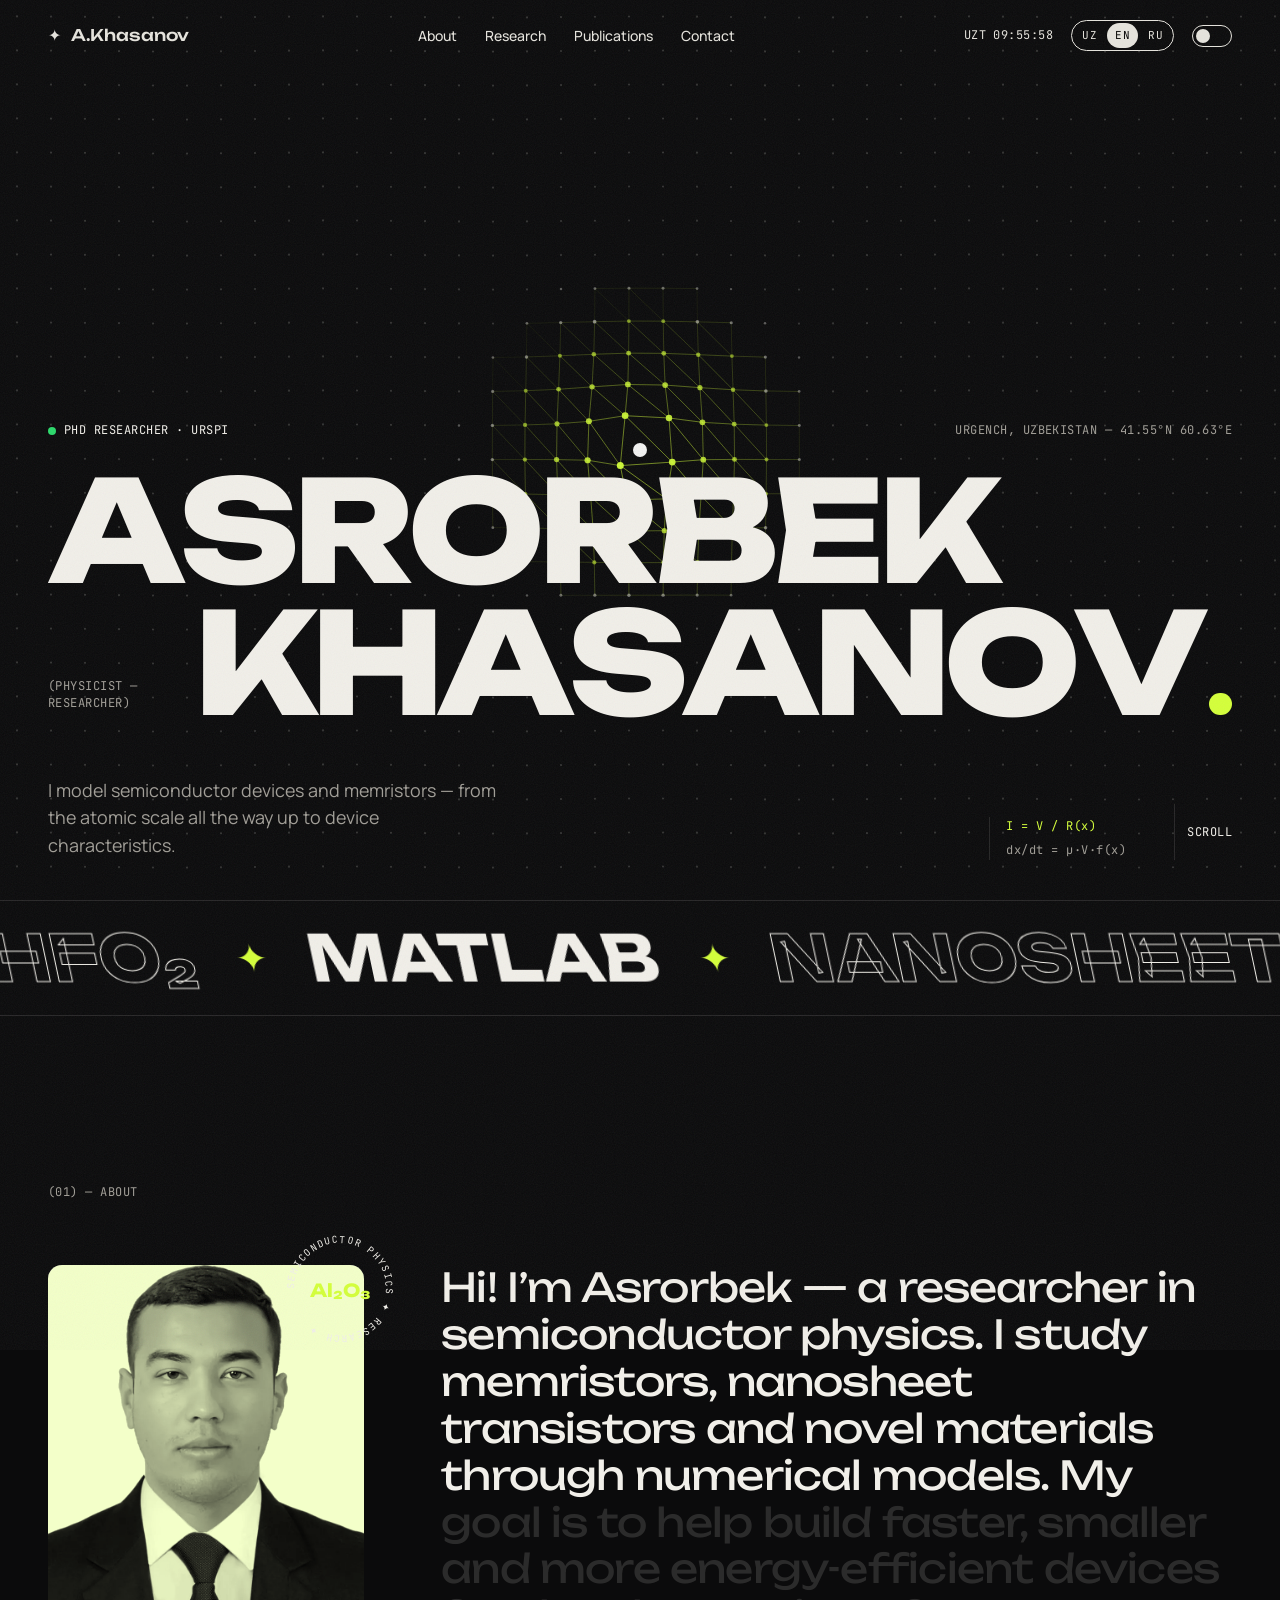
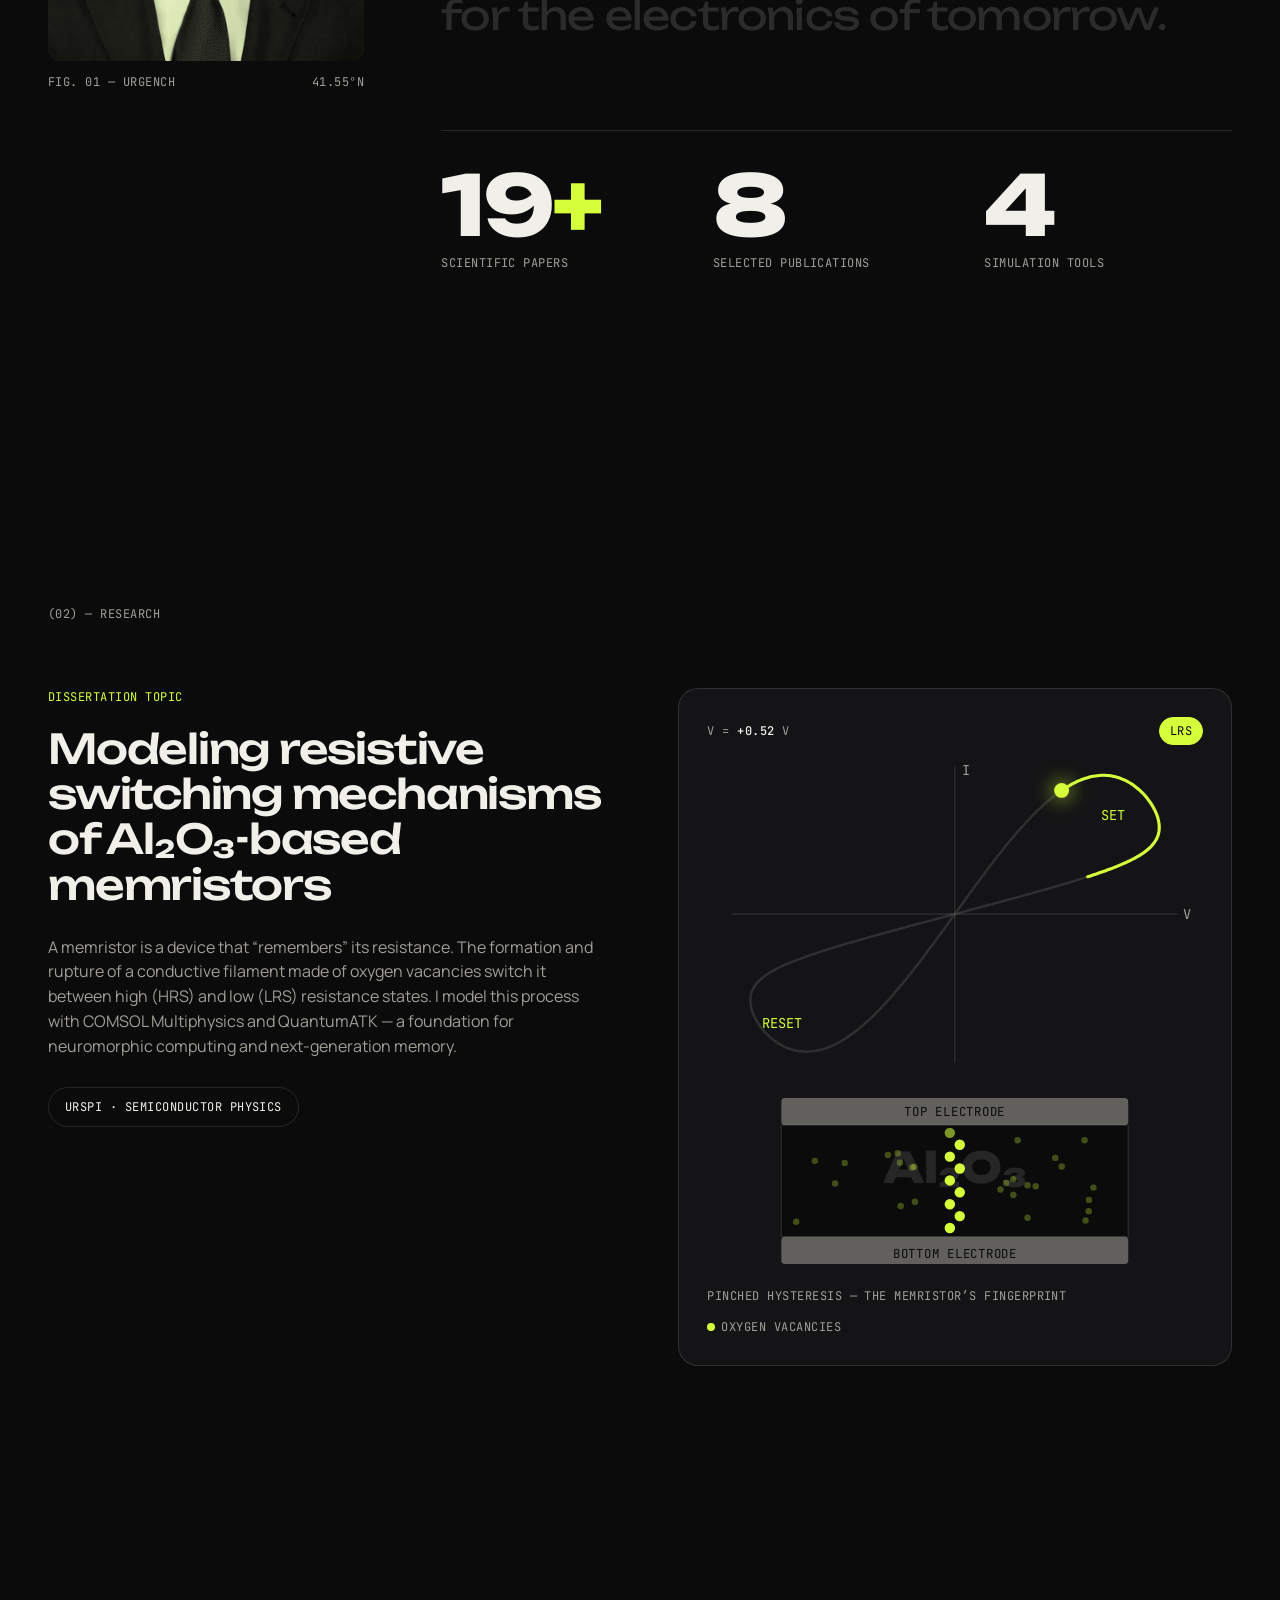
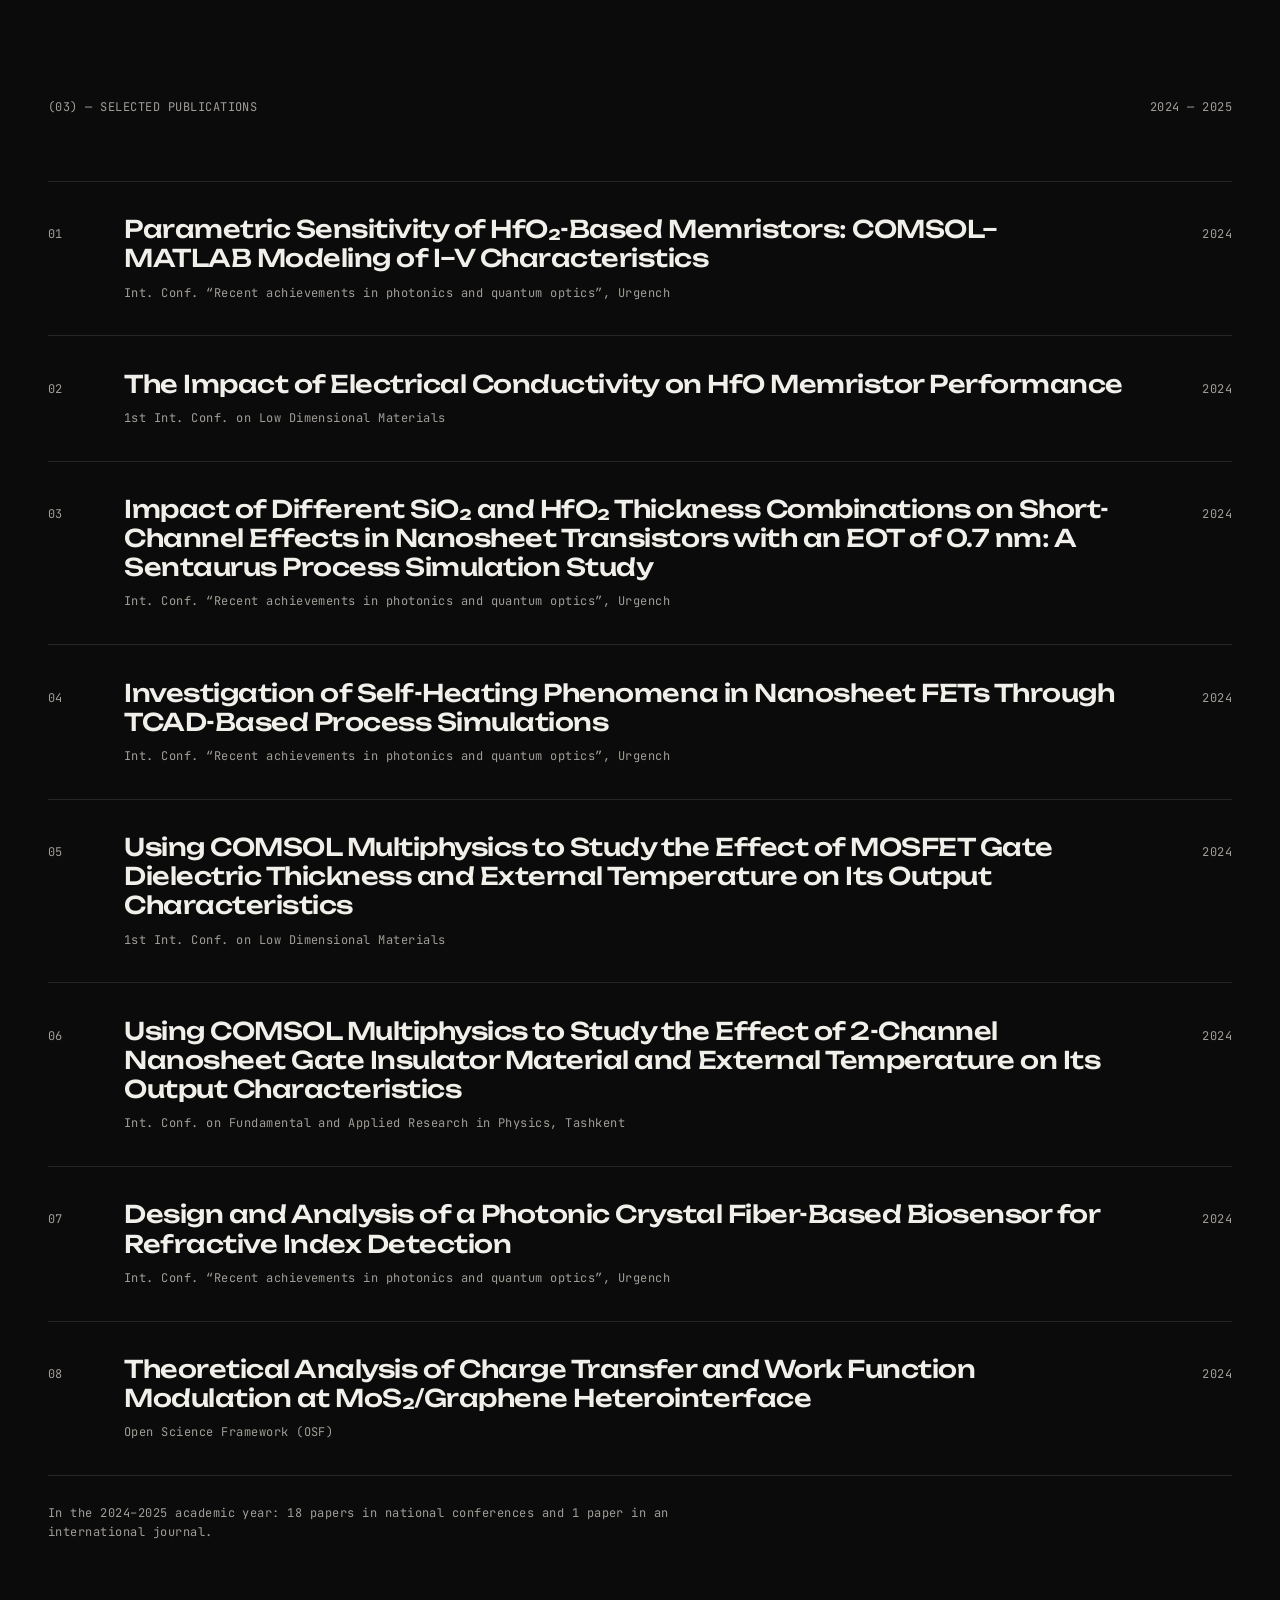
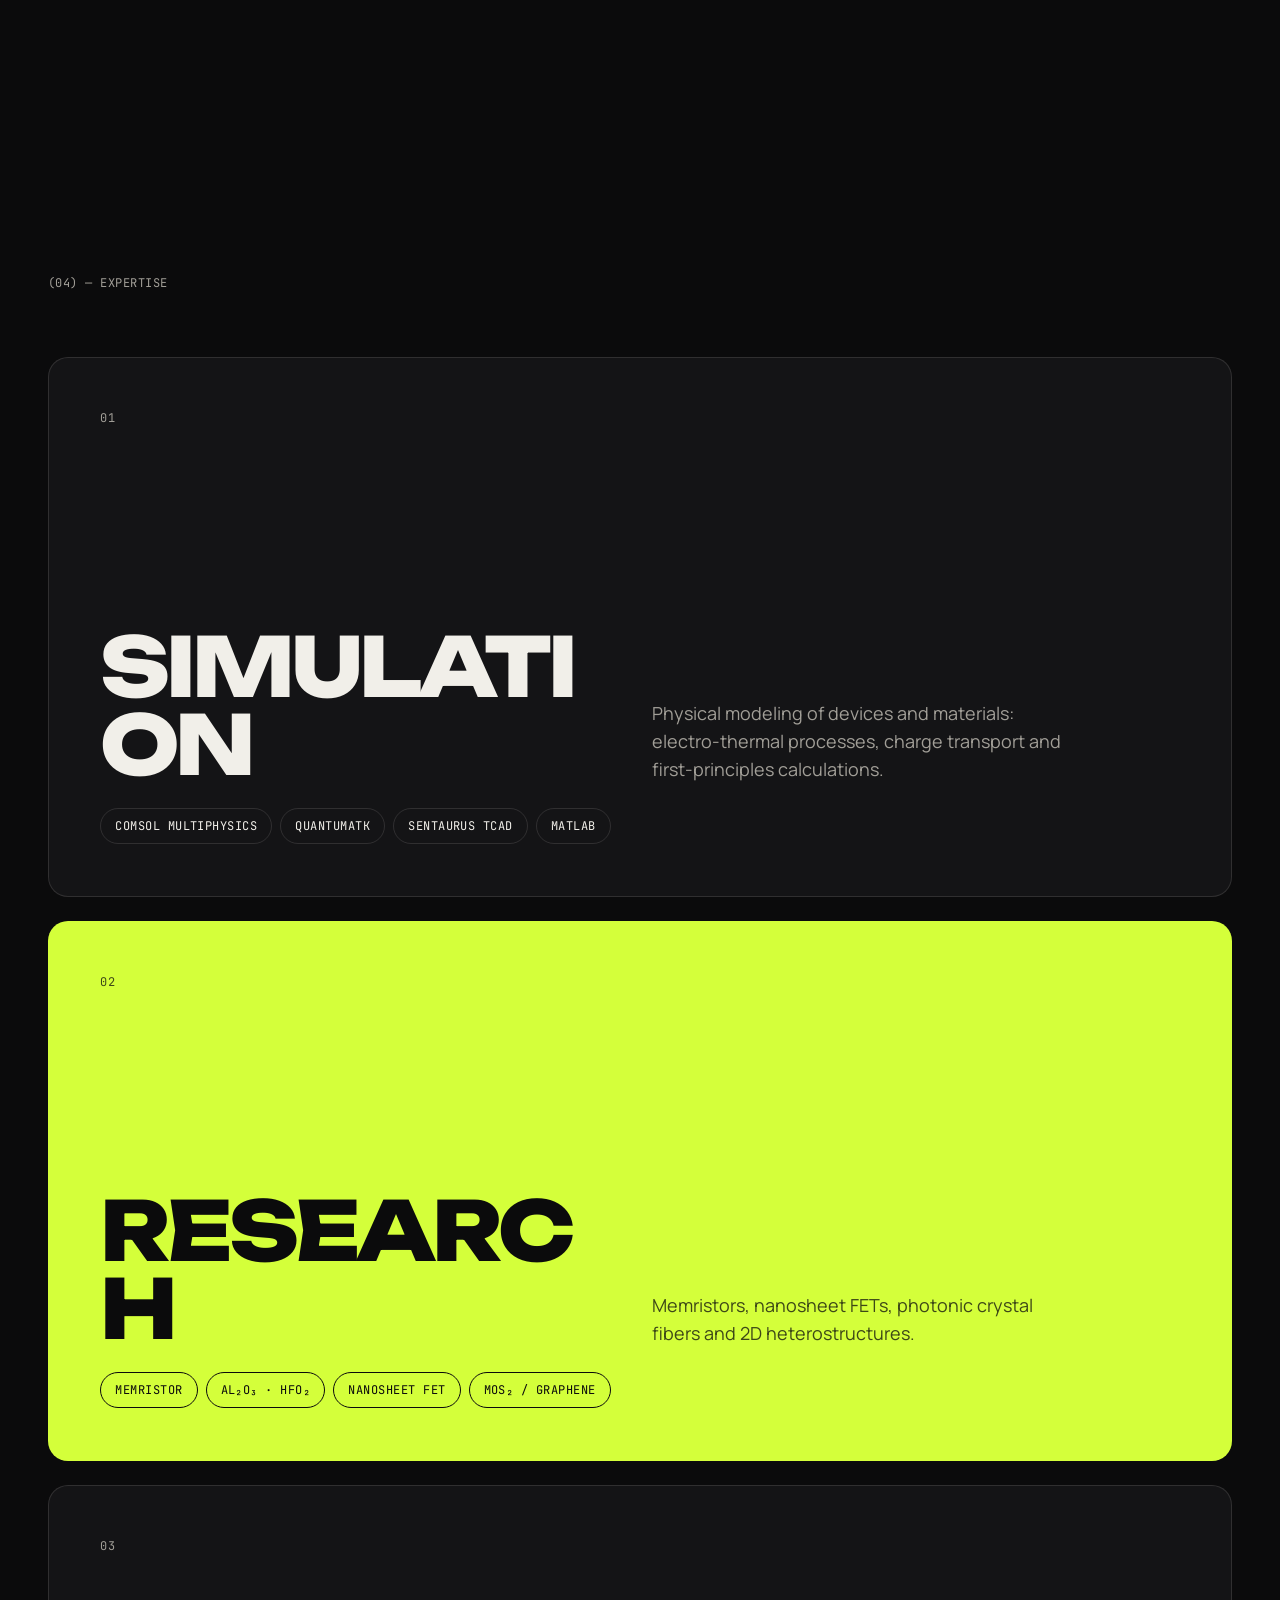
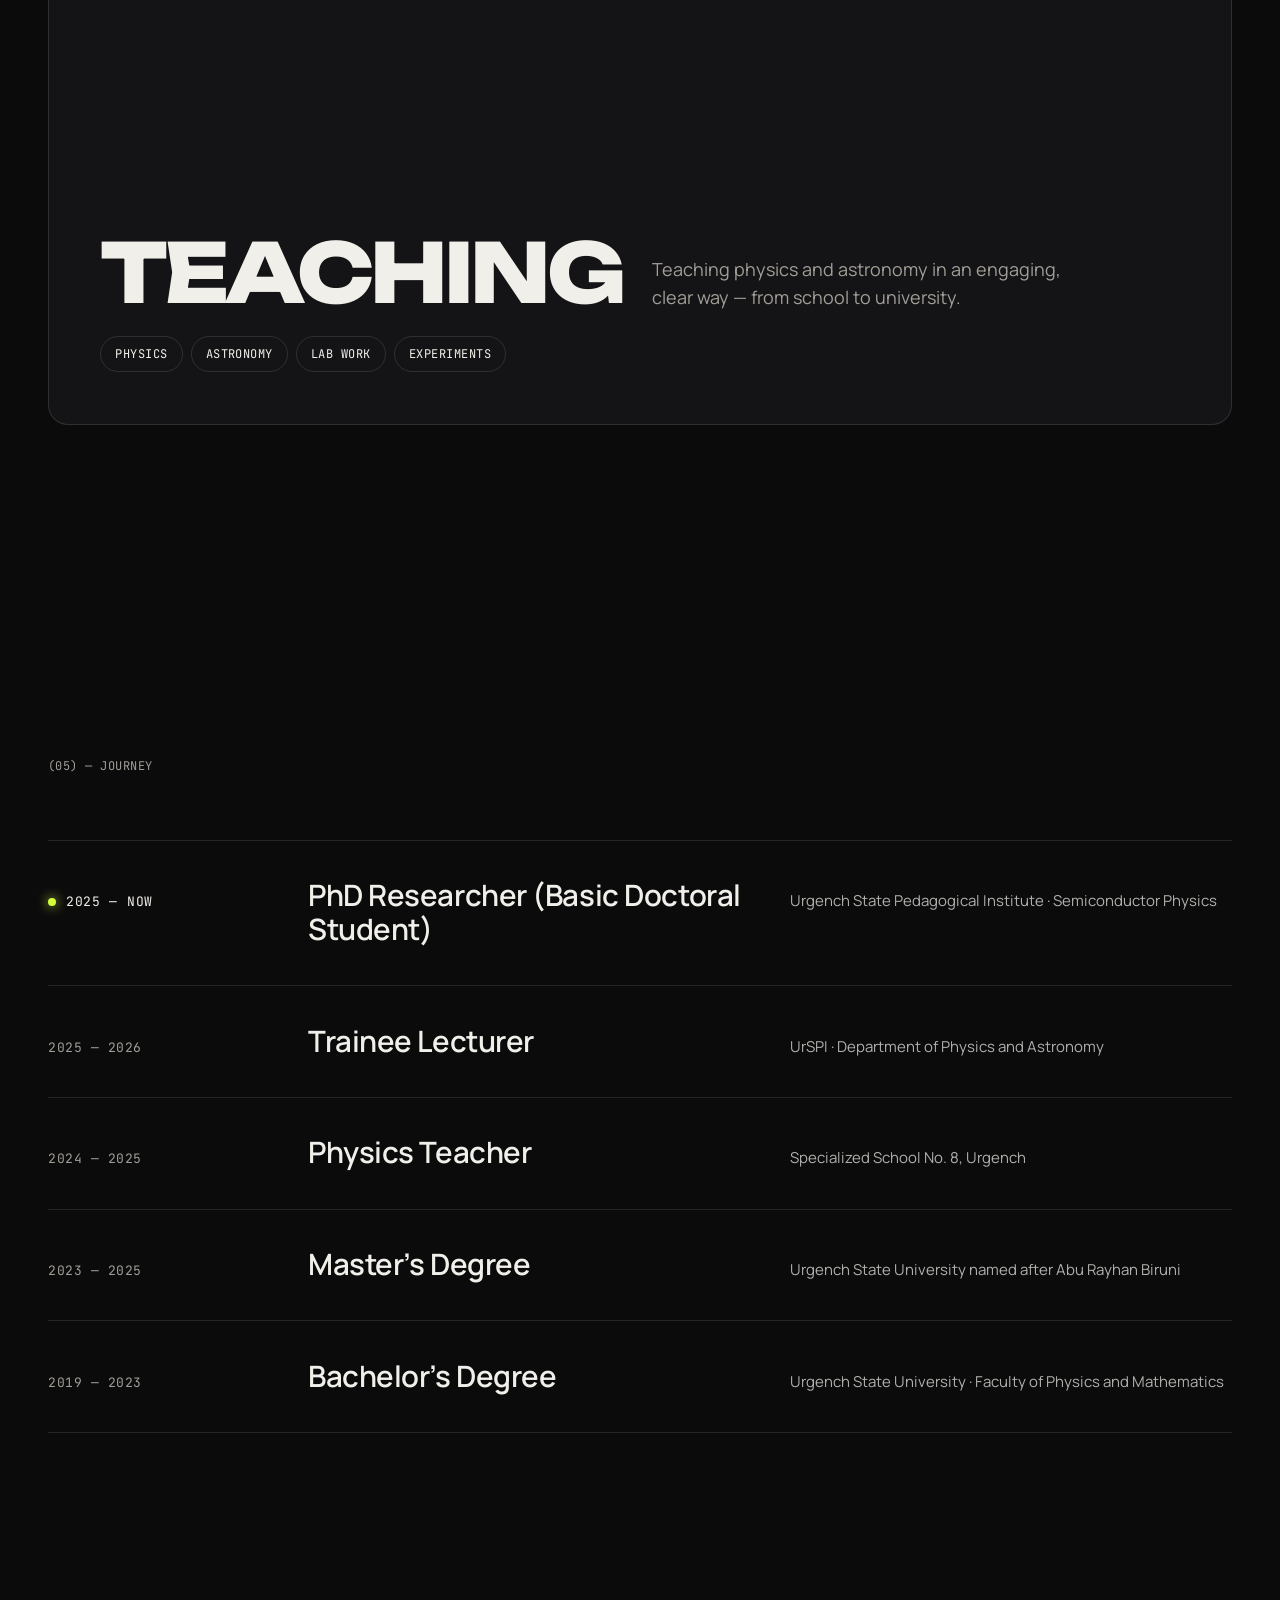
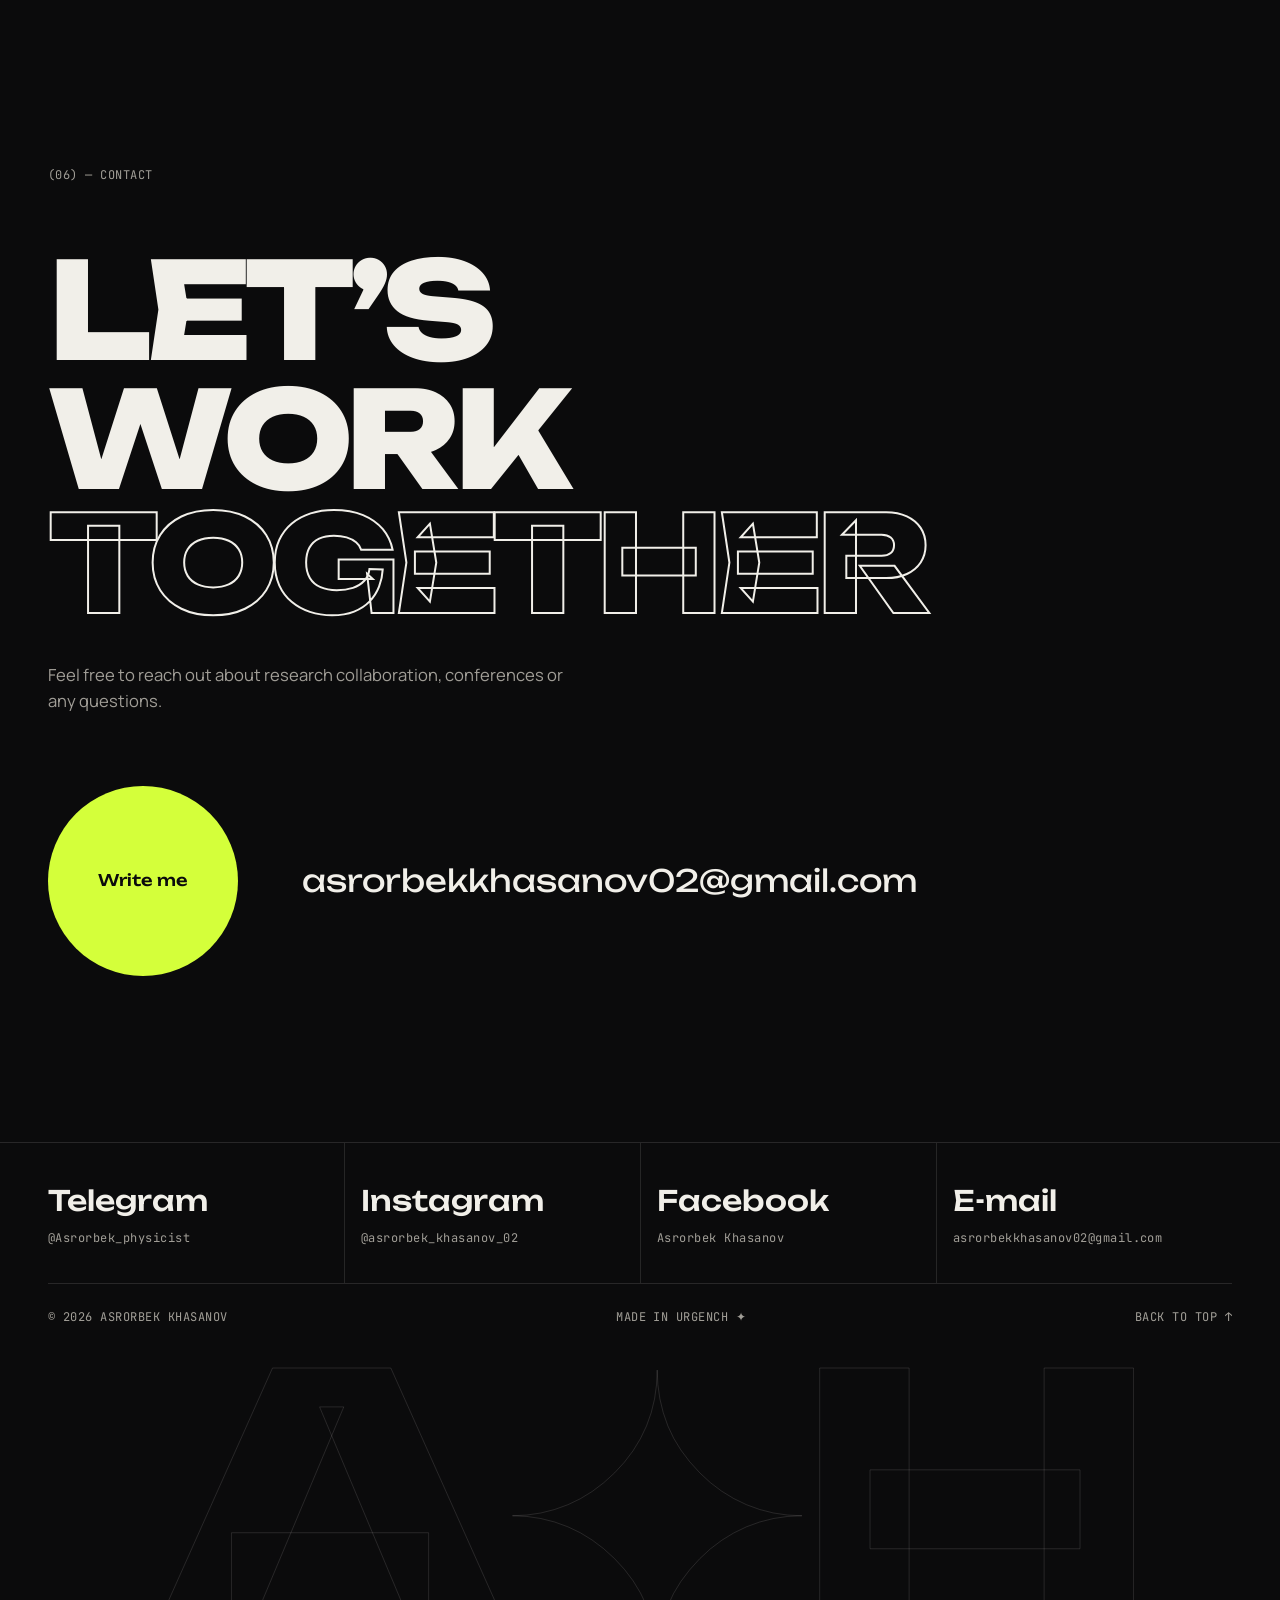
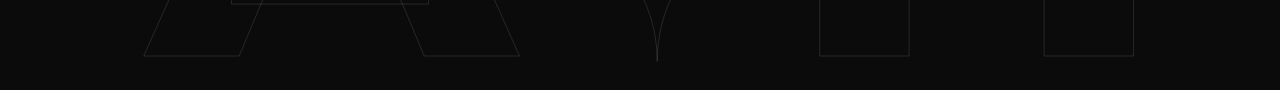
==== commit a89246a2: "Remove incorrect ministry entry; improve timeline readability - Drop the Ministry of Economy and Fin" ====
--- a/index.html
+++ b/index.html
@@ -300,33 +300,28 @@
       <ol class="timeline">
         <li class="tl reveal tl--now">
           <span class="tl__period mono">2025 — <span data-i18n="now">h.v.</span></span>
-          <h3 class="tl__title" data-i18n="j1.title"></h3>
-          <p class="tl__place" data-i18n="j1.place"></p>
-        </li>
-        <li class="tl reveal tl--now">
-          <span class="tl__period mono">2025 — <span data-i18n="now">h.v.</span></span>
-          <h3 class="tl__title" data-i18n="j2.title"></h3>
-          <p class="tl__place" data-i18n="j2.place"></p>
+          <div class="tl__body"><h3 class="tl__title" data-i18n="j1.title"></h3>
+          <p class="tl__place" data-i18n="j1.place"></p></div>
         </li>
         <li class="tl reveal">
           <span class="tl__period mono">2025 — 2026</span>
-          <h3 class="tl__title" data-i18n="j3.title"></h3>
-          <p class="tl__place" data-i18n="j3.place"></p>
+          <div class="tl__body"><h3 class="tl__title" data-i18n="j3.title"></h3>
+          <p class="tl__place" data-i18n="j3.place"></p></div>
         </li>
         <li class="tl reveal">
           <span class="tl__period mono">2024 — 2025</span>
-          <h3 class="tl__title" data-i18n="j4.title"></h3>
-          <p class="tl__place" data-i18n="j4.place"></p>
+          <div class="tl__body"><h3 class="tl__title" data-i18n="j4.title"></h3>
+          <p class="tl__place" data-i18n="j4.place"></p></div>
         </li>
         <li class="tl reveal">
           <span class="tl__period mono">2023 — 2025</span>
-          <h3 class="tl__title" data-i18n="j5.title"></h3>
-          <p class="tl__place" data-i18n="j5.place"></p>
+          <div class="tl__body"><h3 class="tl__title" data-i18n="j5.title"></h3>
+          <p class="tl__place" data-i18n="j5.place"></p></div>
         </li>
         <li class="tl reveal">
           <span class="tl__period mono">2019 — 2023</span>
-          <h3 class="tl__title" data-i18n="j6.title"></h3>
-          <p class="tl__place" data-i18n="j6.place"></p>
+          <div class="tl__body"><h3 class="tl__title" data-i18n="j6.title"></h3>
+          <p class="tl__place" data-i18n="j6.place"></p></div>
         </li>
       </ol>
     </section>
--- a/style.css
+++ b/style.css
@@ -5,7 +5,7 @@
   --bg: #0b0b0c;
   --bg-2: #141416;
   --ink: #f1efe9;
-  --muted: #8a8780;
+  --muted: #a19e97;
   --line: rgba(241, 239, 233, 0.12);
   --accent: #d4ff3a;
   --accent-ink: #0b0b0c;
@@ -506,23 +506,35 @@
 /* ---------------- Journey ---------------- */
 .timeline { border-top: 1px solid var(--line); }
 .tl {
-  display: grid; grid-template-columns: minmax(140px, 1fr) 2fr 2fr; gap: 16px 32px; align-items: baseline;
-  padding: clamp(22px, 3vw, 36px) 0;
+  display: grid; grid-template-columns: minmax(150px, 220px) 1fr; gap: 12px 40px; align-items: baseline;
+  padding: clamp(24px, 3vw, 40px) 0;
   border-bottom: 1px solid var(--line);
   position: relative;
 }
-.tl__period { color: var(--muted); display: flex; align-items: center; gap: 10px; }
+.tl__period { color: var(--muted); display: flex; align-items: center; gap: 10px; font-size: 13px; }
+.tl--now .tl__period { color: var(--ink); }
 .tl--now .tl__period::before {
   content: ""; width: 8px; height: 8px; border-radius: 50%; background: var(--accent);
   box-shadow: 0 0 12px var(--accent);
 }
+.tl__body { display: grid; grid-template-columns: minmax(0, 1fr) minmax(0, 1fr); gap: 8px 40px; align-items: baseline; }
 .tl__title {
-  font-family: var(--f-display); font-weight: 500;
-  font-size: clamp(20px, 2.2vw, 34px); line-height: 1.1; letter-spacing: -0.03em;
-}
-.tl__place { color: var(--muted); }
-@media (max-width: 760px) {
-  .tl { grid-template-columns: 1fr; gap: 8px; }
+  font-family: var(--f-body); font-weight: 600;
+  font-size: clamp(22px, 2.3vw, 34px); line-height: 1.15; letter-spacing: -0.015em;
+  transition: color .4s var(--ease), transform .6s var(--ease);
+}
+.tl__place {
+  color: var(--ink); opacity: .72;
+  font-size: clamp(15px, 1.15vw, 18px); line-height: 1.5;
+}
+@media (hover: hover) {
+  .tl:hover .tl__title { color: var(--accent); transform: translateX(10px); }
+}
+@media (max-width: 960px) {
+  .tl__body { grid-template-columns: 1fr; }
+}
+@media (max-width: 600px) {
+  .tl { grid-template-columns: 1fr; gap: 10px; }
 }
 
 /* ---------------- Contact ---------------- */
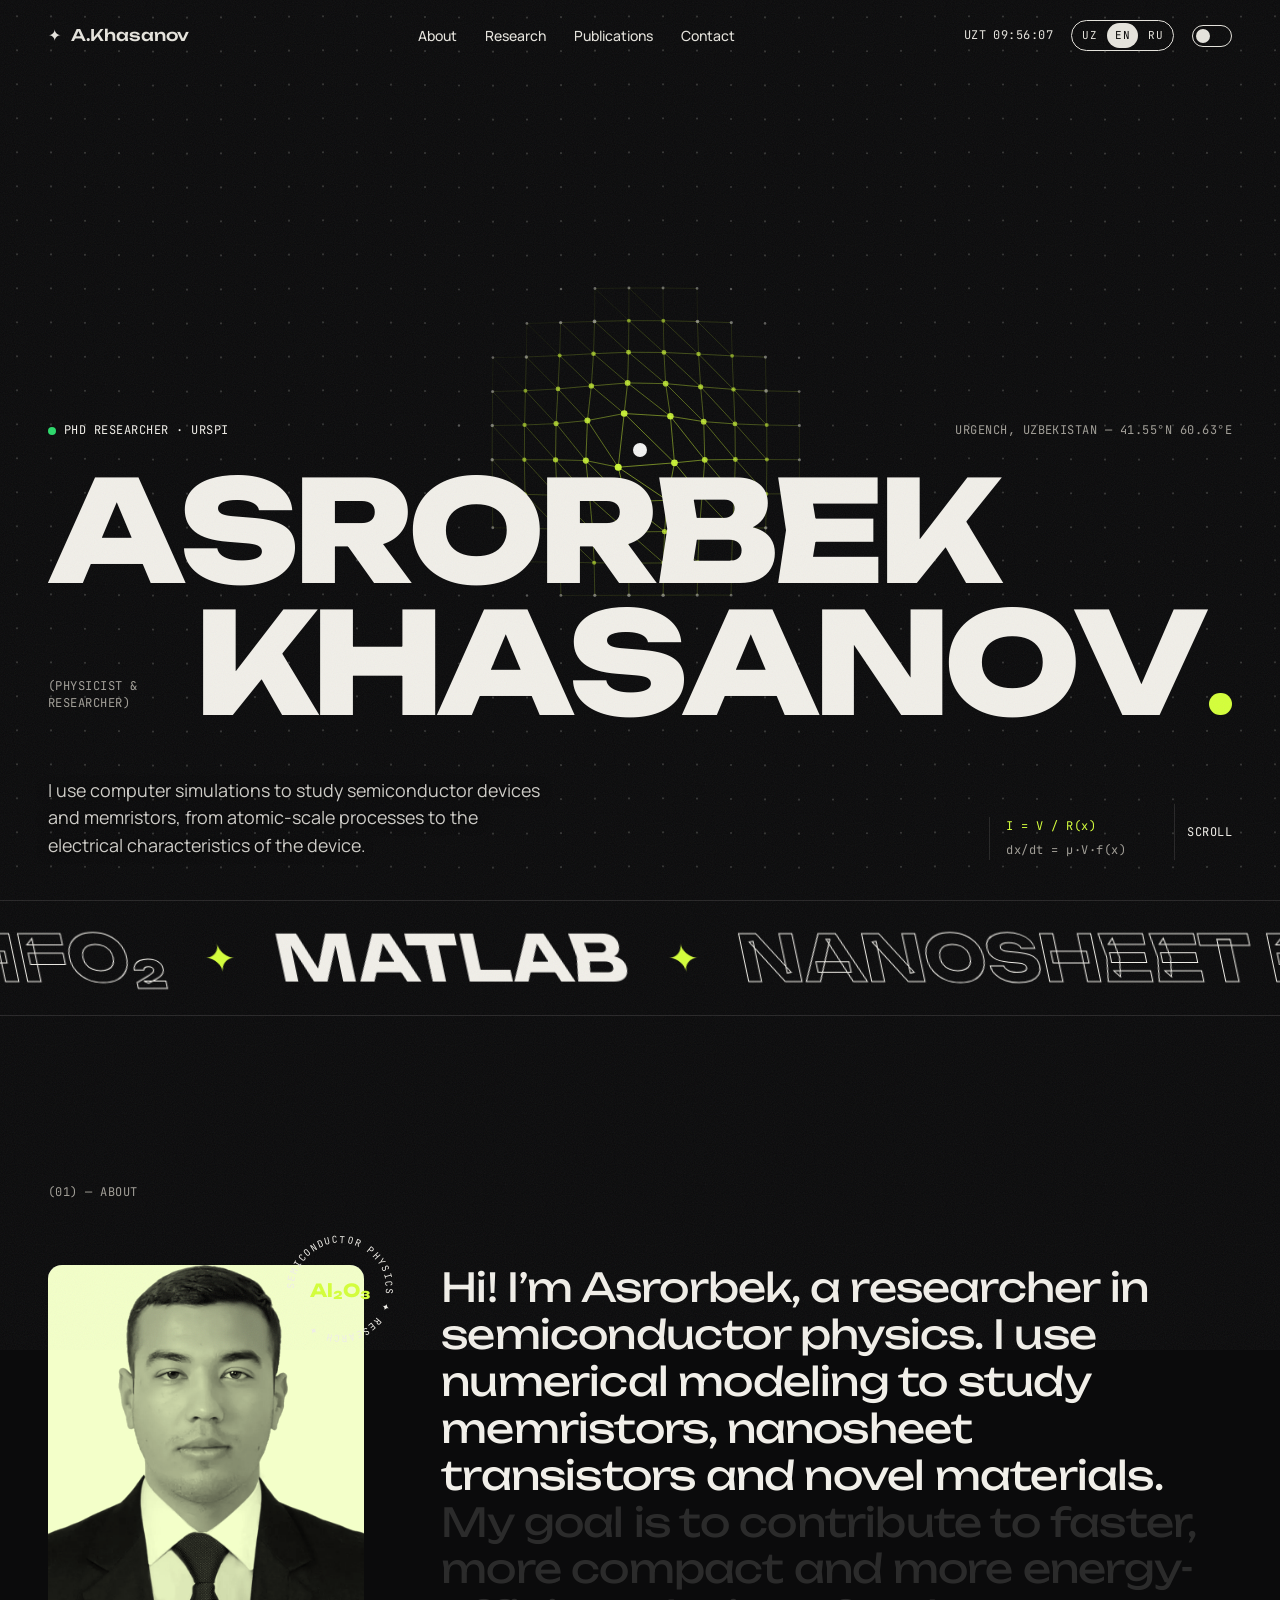
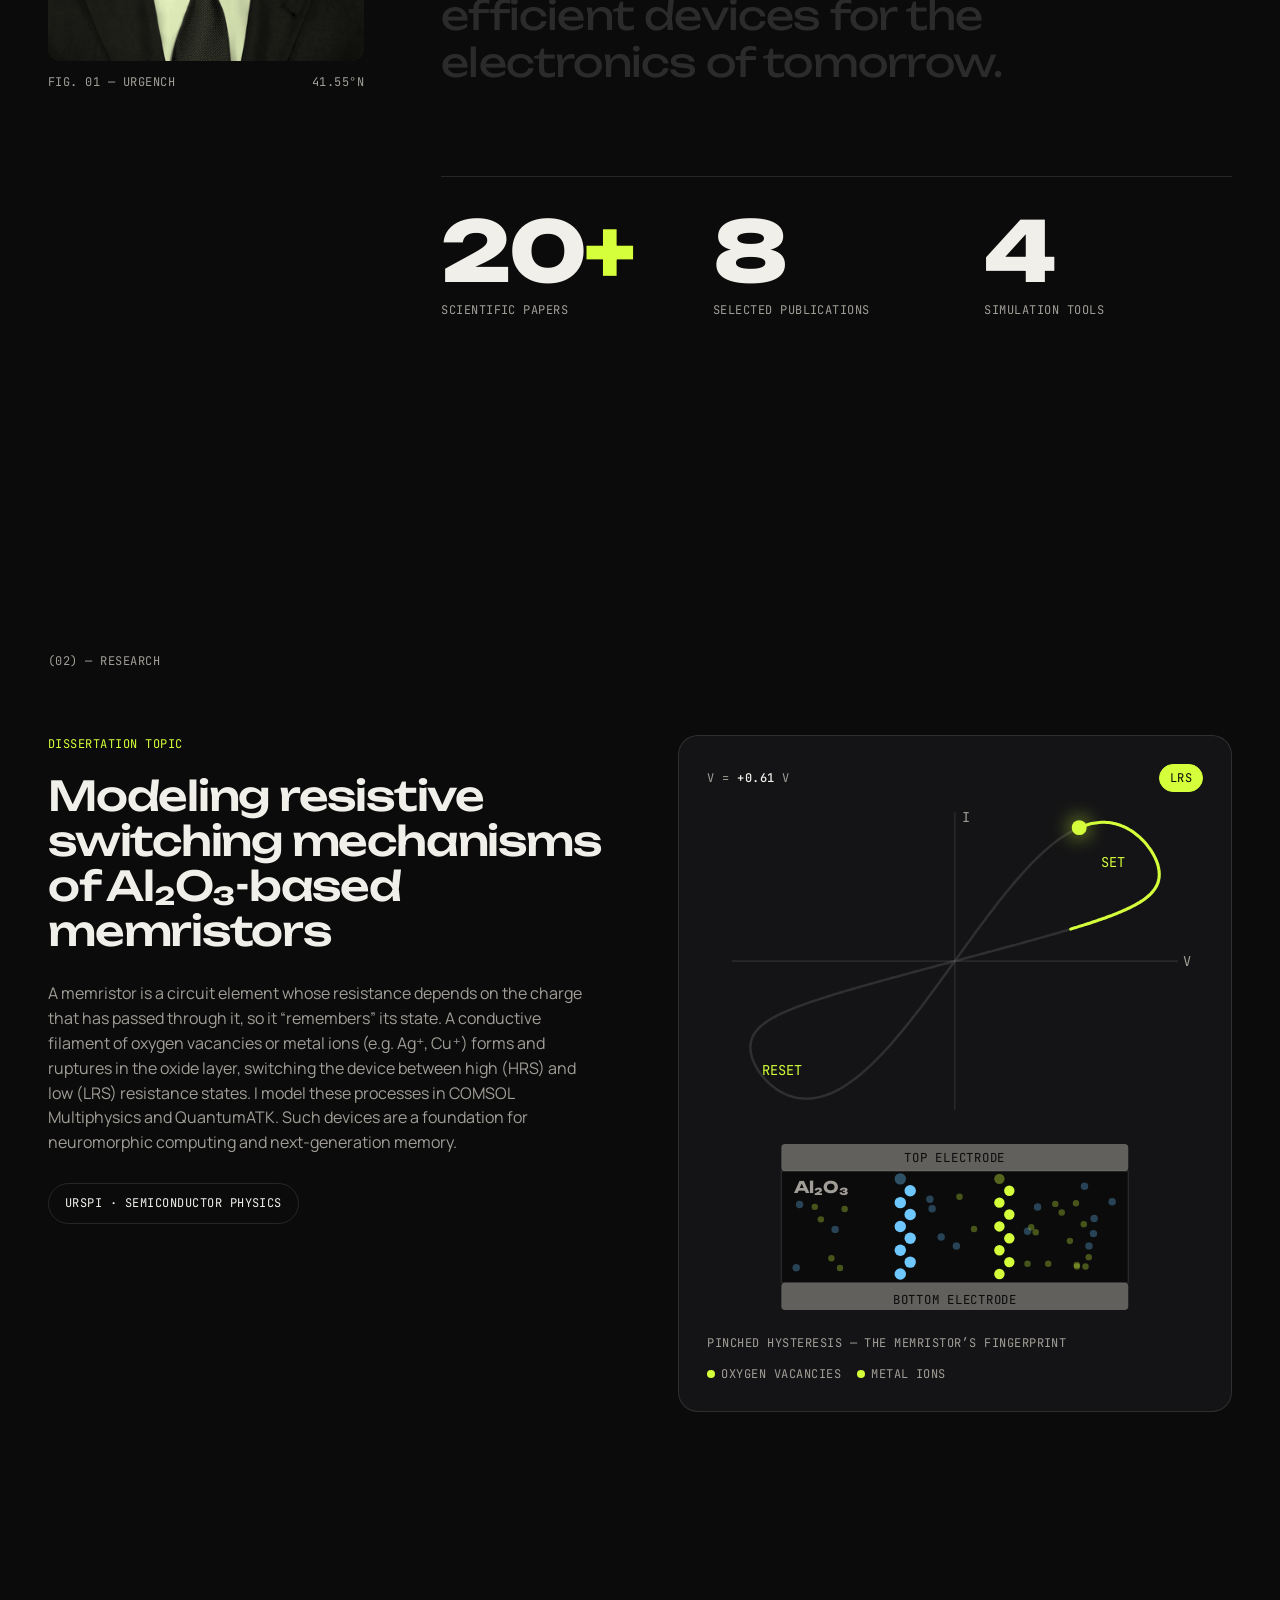
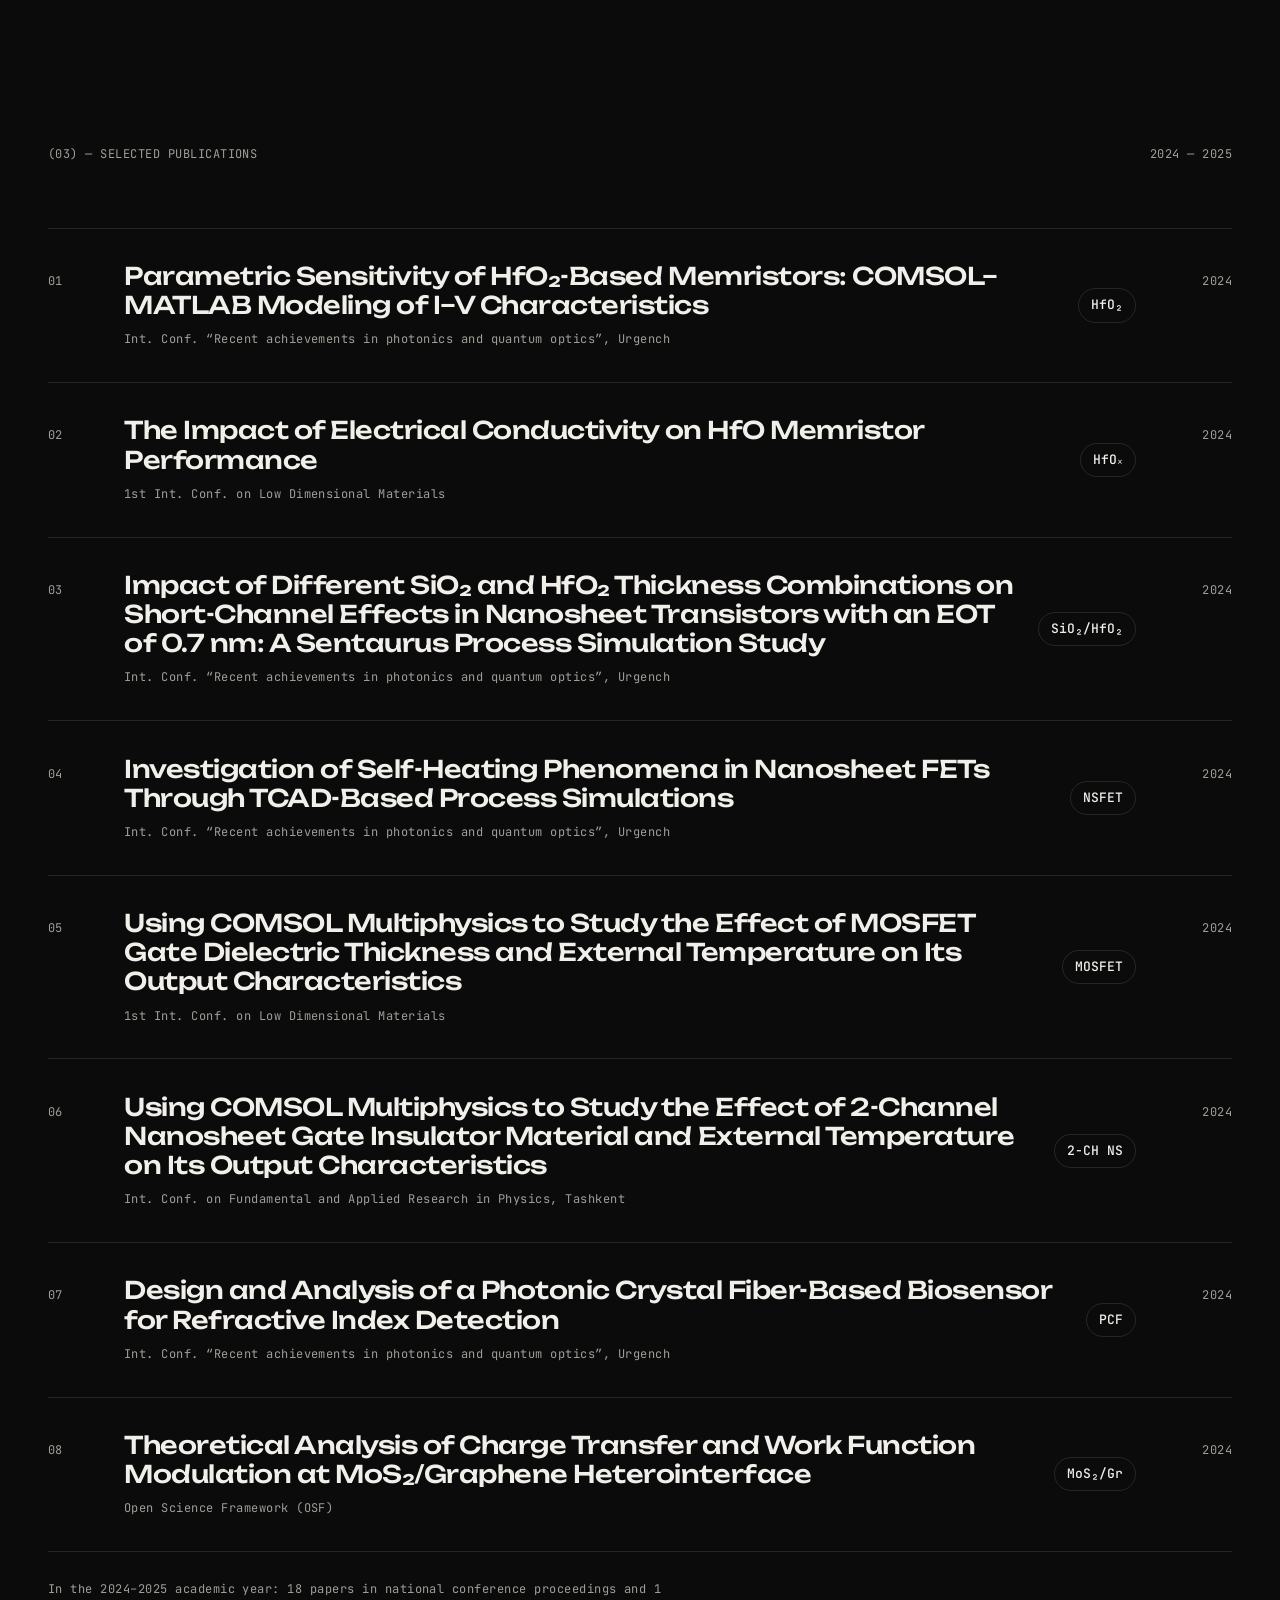
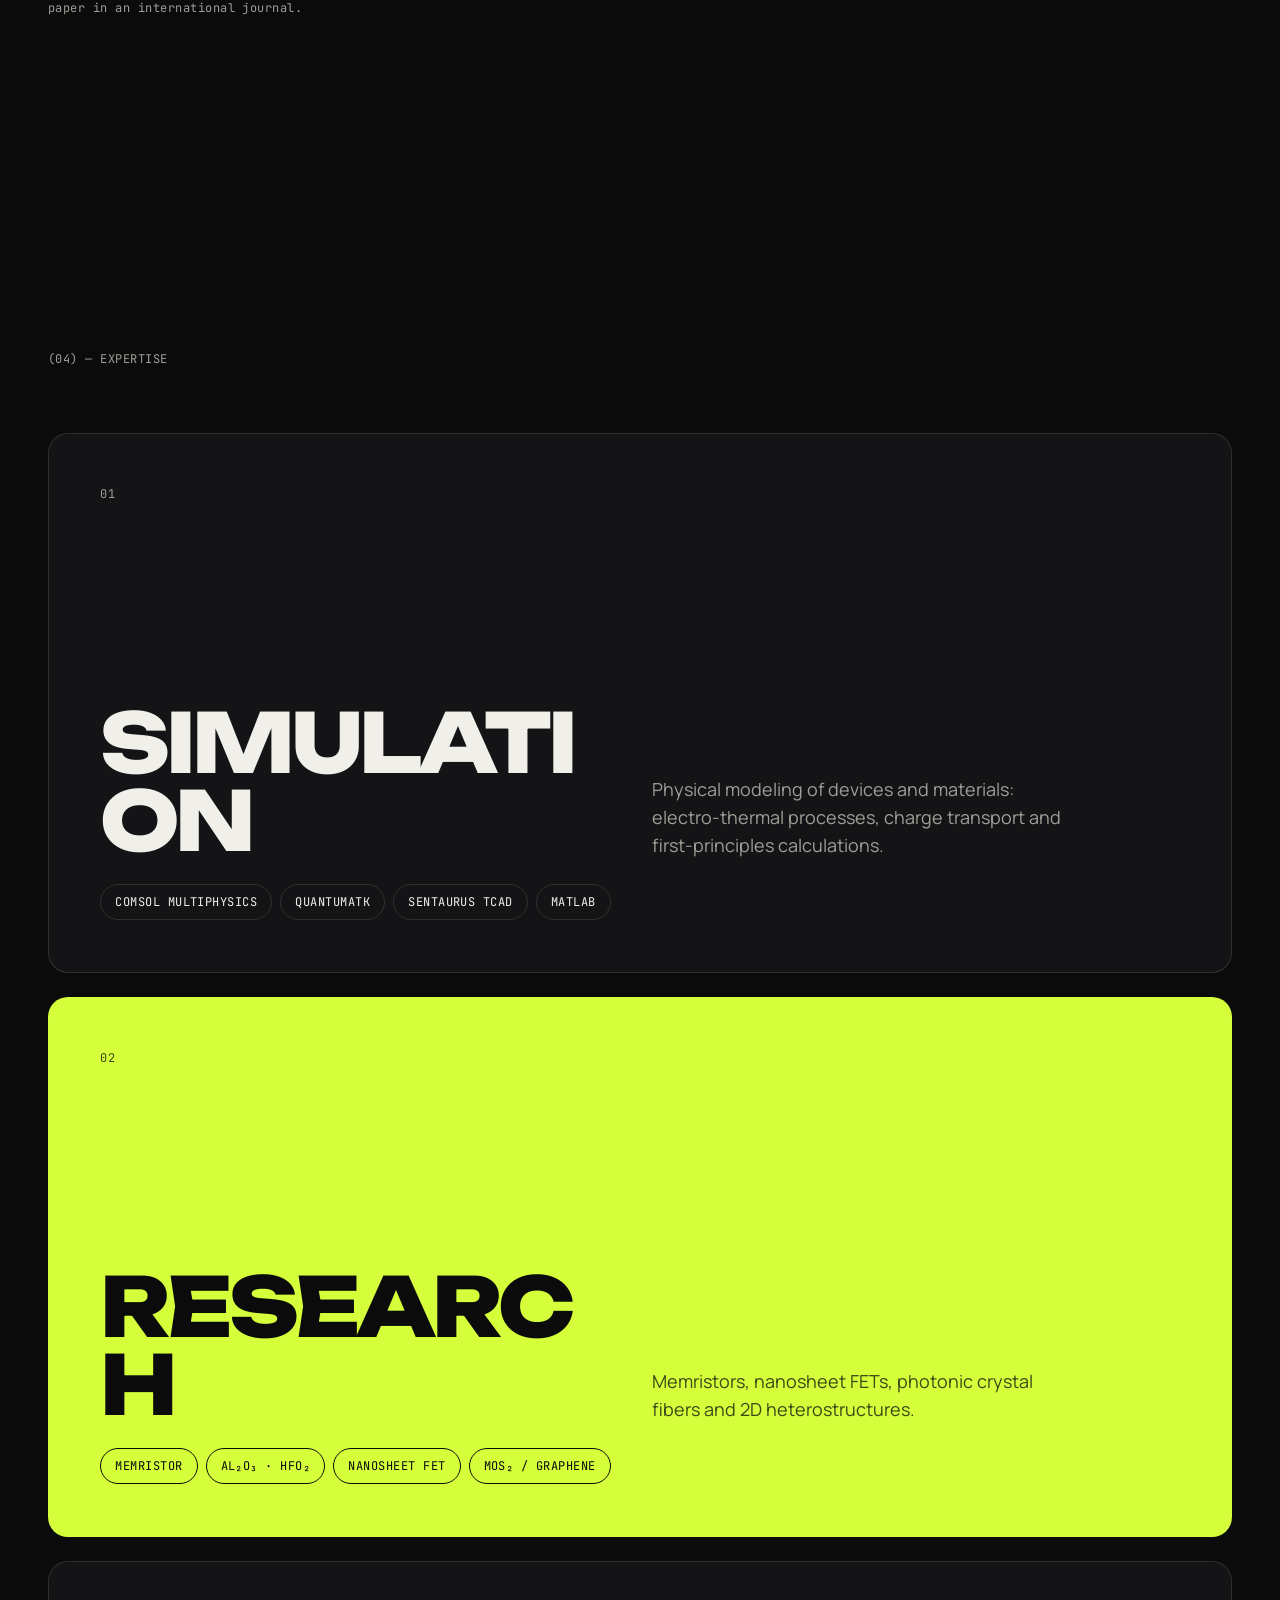
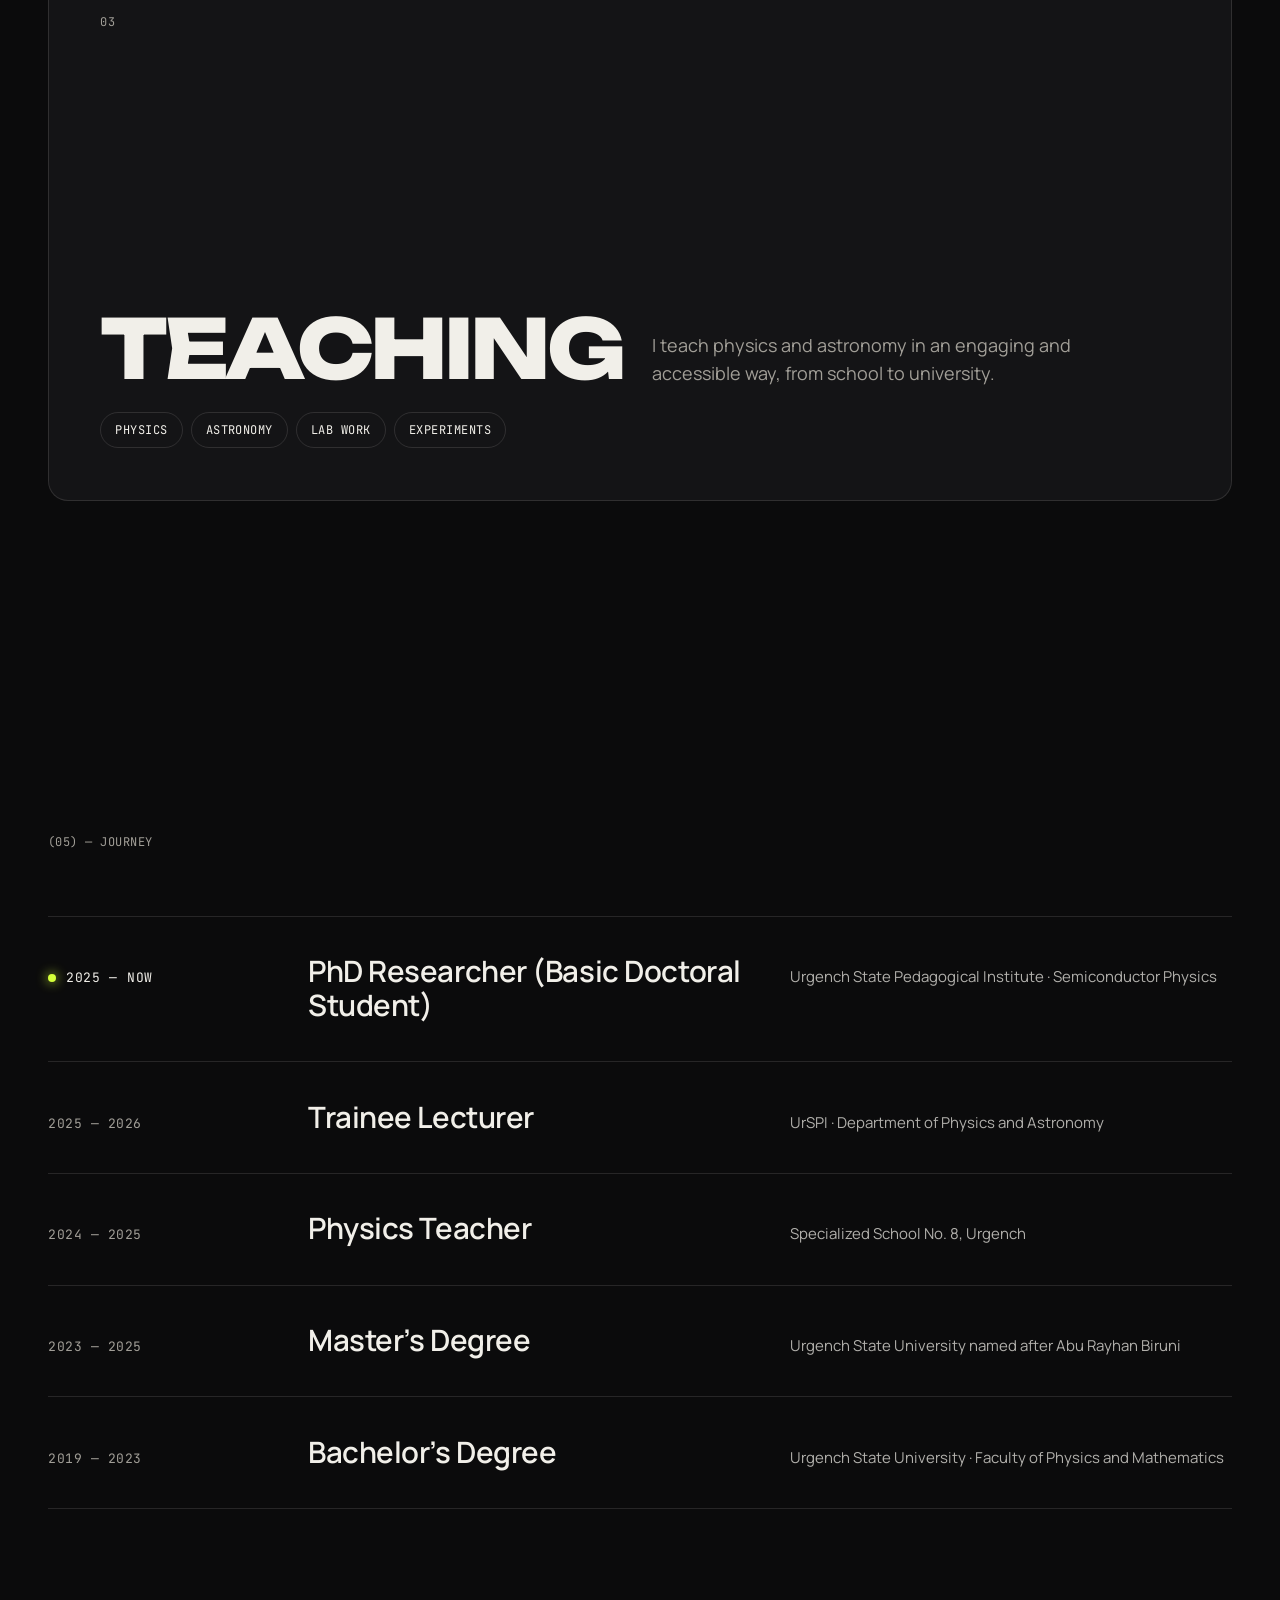
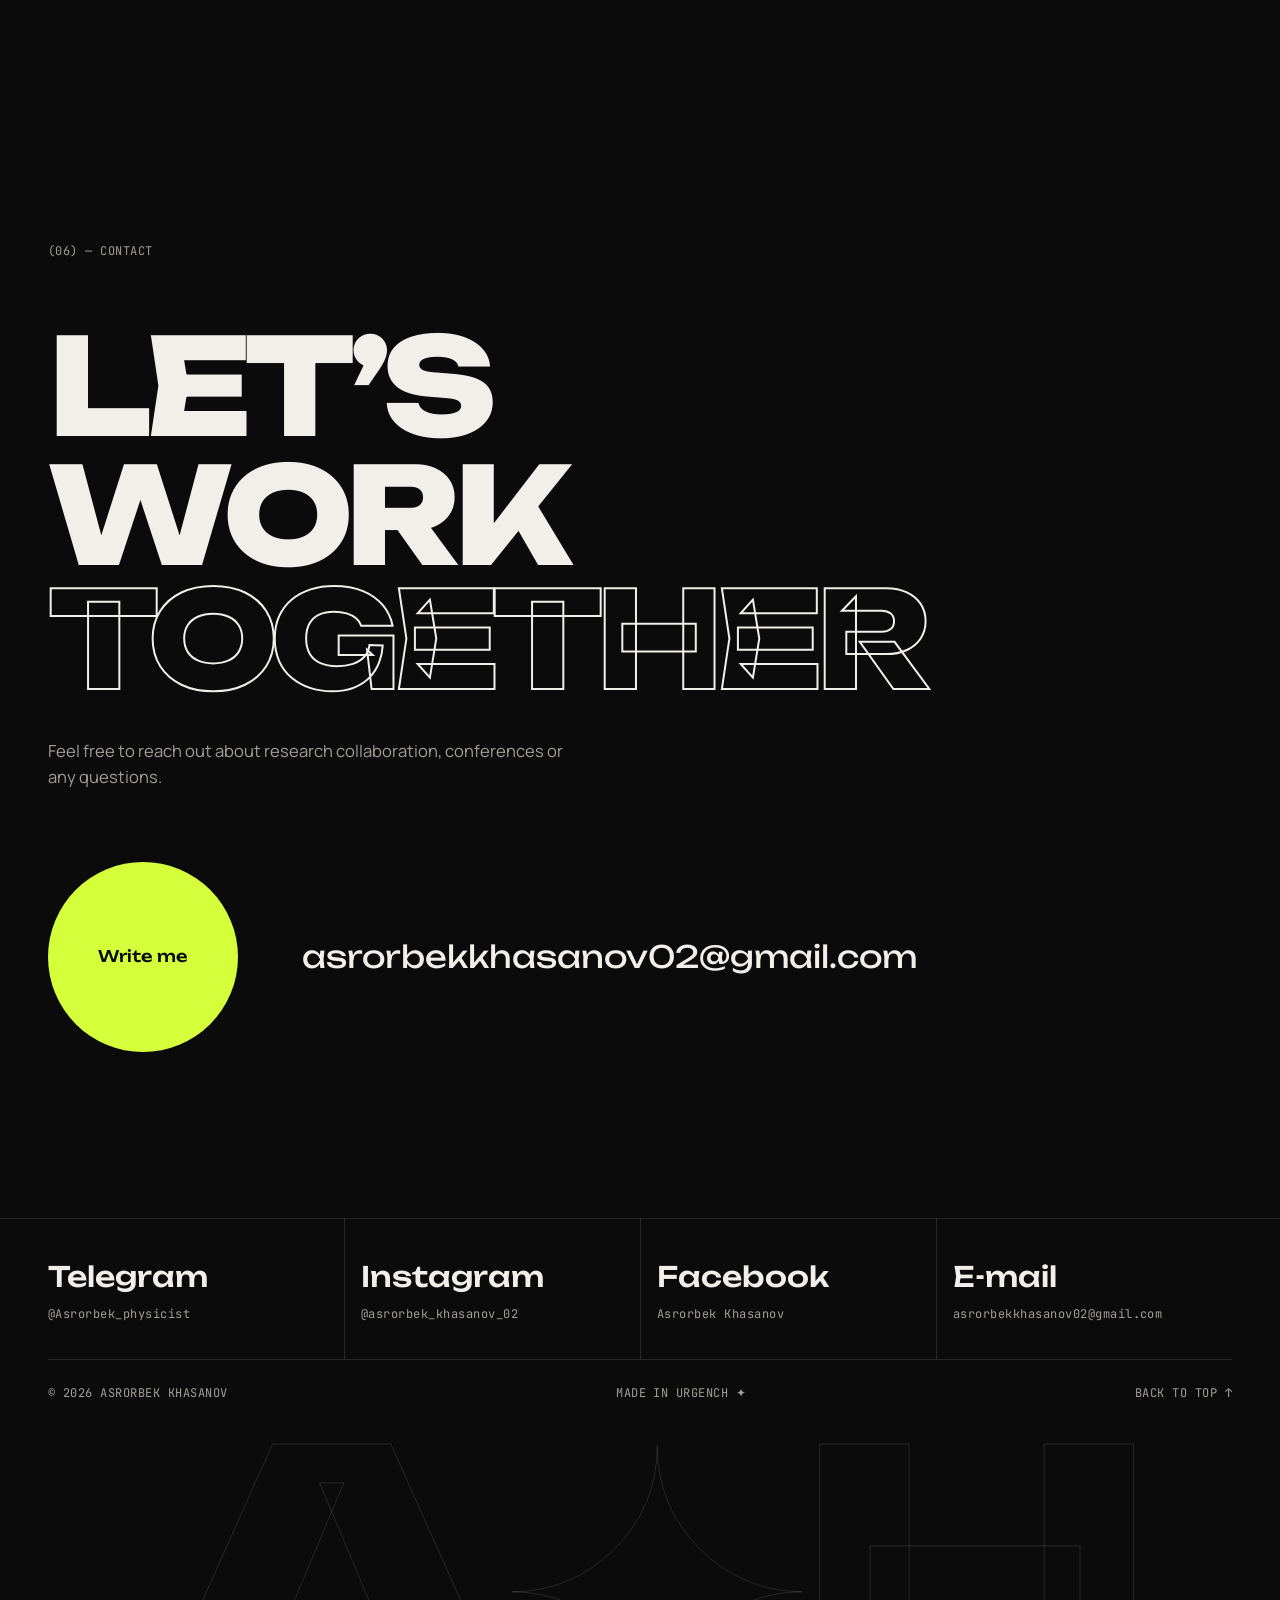
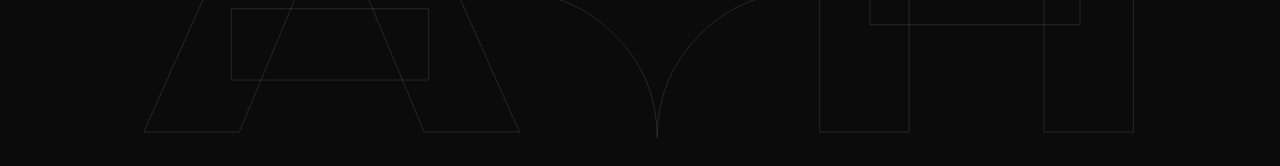
==== commit 3b17477d: "Refine copy, add metal-ion filament, unblock publication titles - Rewrite UZ/RU/EN copy for clearer," ====
--- a/index.html
+++ b/index.html
@@ -125,7 +125,7 @@
 
           <div class="stats">
             <div class="stat reveal">
-              <span class="stat__num" data-count="19">0</span><span class="stat__plus">+</span>
+              <span class="stat__num" data-count="20">0</span><span class="stat__plus">+</span>
               <span class="stat__label mono" data-i18n="stat.papers">Ilmiy maqolalar</span>
             </div>
             <div class="stat reveal">
@@ -176,14 +176,17 @@
             <rect x="60" y="30" width="280" height="90" class="oxide" />
             <rect x="60" y="120" width="280" height="22" rx="3" class="electrode" />
             <text x="200" y="23" text-anchor="middle" class="dev-label" data-i18n="research.top">Yuqori elektrod</text>
-            <text x="200" y="77" text-anchor="middle" class="dev-oxide">Al₂O₃</text>
+            <text x="70" y="48" class="dev-oxide">Al₂O₃</text>
             <text x="200" y="137" text-anchor="middle" class="dev-label" data-i18n="research.bottom">Pastki elektrod</text>
             <g id="vacancies"></g>
           </svg>
 
           <figcaption class="mono">
             <span data-i18n="research.fig">Pinch-gisterezis — memristorning “barmoq izi”</span>
-            <span class="lab__legend"><i></i> <span data-i18n="research.vac">Kislorod vakansiyalari</span></span>
+            <span class="lab__legends">
+              <span class="lab__legend"><i></i> <span data-i18n="research.vac">Kislorod vakansiyalari</span></span>
+              <span class="lab__legend lab__legend--ion"><i></i> <span data-i18n="research.ion">Metall ionlari</span></span>
+            </span>
           </figcaption>
         </figure>
       </div>
@@ -263,10 +266,6 @@
         </li>
       </ol>
       <p class="pubs__note mono reveal" data-i18n="pubs.note"></p>
-
-      <div class="pub-preview" aria-hidden="true">
-        <div class="pub-preview__inner"><span class="pub-preview__tag"></span></div>
-      </div>
     </section>
 
     <!-- Skills: sticky stacking cards -->
--- a/style.css
+++ b/style.css
@@ -9,6 +9,7 @@
   --line: rgba(241, 239, 233, 0.12);
   --accent: #d4ff3a;
   --accent-ink: #0b0b0c;
+  --ion: #6ec8ff;
 
   --f-display: "Unbounded", system-ui, sans-serif;
   --f-body: "Manrope", system-ui, sans-serif;
@@ -28,6 +29,7 @@
   --line: rgba(15, 15, 16, 0.14);
   --accent: #ff4d2e;
   --accent-ink: #f1efe9;
+  --ion: #1f6fe0;
 }
 
 /* =========================================================
@@ -256,7 +258,7 @@
   transition: opacity 1s var(--ease) 1s, transform 1s var(--ease) 1s;
 }
 body.is-ready .hero__bottom { opacity: 1; transform: none; }
-.hero__intro { max-width: 460px; font-size: clamp(16px, 1.4vw, 20px); color: var(--muted); }
+.hero__intro { max-width: 500px; font-size: clamp(16px, 1.4vw, 20px); color: var(--ink); opacity: .85; text-shadow: 0 0 14px var(--bg), 0 0 4px var(--bg); }
 .hero__formula { display: grid; gap: 6px; color: var(--muted); text-transform: none; border-left: 1px solid var(--line); padding-left: 16px; }
 .hero__formula span:first-child { color: var(--accent); }
 .hero__scroll { display: flex; align-items: center; gap: 12px; }
@@ -304,6 +306,7 @@
 .reveal.in { opacity: 1; transform: none; }
 
 /* ---------------- About ---------------- */
+.about { overflow-x: clip; }
 .about__grid {
   display: grid; grid-template-columns: minmax(220px, 0.8fr) 2fr; gap: clamp(32px, 6vw, 96px);
   align-items: start;
@@ -359,7 +362,7 @@
 @media (max-width: 860px) {
   .about__grid { grid-template-columns: 1fr; }
   .portrait { position: relative; top: 0; max-width: 360px; }
-  .badge { right: -12px; top: -28px; width: 96px; height: 96px; }
+  .badge { right: 8px; top: -28px; width: 96px; height: 96px; }
 }
 @media (max-width: 600px) { .stats { grid-template-columns: 1fr; } }
 
@@ -398,10 +401,13 @@
 .lab .electrode { fill: var(--muted); opacity: .55; }
 .lab .oxide { fill: var(--bg); stroke: var(--line); }
 .lab .dev-label { fill: var(--bg); font-family: var(--f-mono); font-size: 10px; text-transform: uppercase; letter-spacing: .06em; }
-.lab .dev-oxide { fill: var(--line); font-family: var(--f-display); font-size: 34px; font-weight: 800; }
-.lab .vac { fill: var(--accent); transition: transform .3s var(--ease); }
+.lab .dev-oxide { fill: var(--muted); font-family: var(--f-display); font-size: 13px; font-weight: 700; }
+.lab .vac { fill: var(--accent); }
+.lab .ion { fill: var(--ion); }
 .lab figcaption { display: flex; justify-content: space-between; gap: 12px; flex-wrap: wrap; color: var(--muted); margin-top: 14px; }
+.lab__legends { display: flex; gap: 16px; flex-wrap: wrap; }
 .lab__legend { display: inline-flex; align-items: center; gap: 6px; }
+.lab__legend--ion i { background: var(--ion); }
 .lab__legend i { width: 8px; height: 8px; border-radius: 50%; background: var(--accent); }
 
 @media (max-width: 960px) {
@@ -412,7 +418,7 @@
 /* ---------------- Publications ---------------- */
 .pubs__list { border-top: 1px solid var(--line); counter-reset: pub; }
 .pub {
-  display: grid; grid-template-columns: 60px 1fr 80px; gap: 16px; align-items: baseline;
+  display: grid; grid-template-columns: 60px minmax(0, 1fr) auto 80px; gap: 16px; align-items: baseline;
   padding: clamp(20px, 2.6vw, 34px) 0;
   border-bottom: 1px solid var(--line);
   position: relative; isolation: isolate;
@@ -439,39 +445,21 @@
 }
 .pubs__note { color: var(--muted); margin-top: 28px; text-transform: none; max-width: 640px; }
 @media (max-width: 760px) {
-  .pub { grid-template-columns: 32px 1fr; }
+  .pub { grid-template-columns: 32px minmax(0, 1fr); }
   .pub__year { display: none; }
-}
-
-.pub-preview {
-  position: fixed; top: 0; left: 0; z-index: 40;
-  width: clamp(220px, 22vw, 320px); aspect-ratio: 4 / 3;
-  pointer-events: none;
-  border-radius: 10px; overflow: hidden;
-  transform: translate3d(-50%, -50%, 0) scale(0);
-  transition: transform .5s var(--ease);
-}
-.pub-preview.is-on { transform: translate3d(-50%, -50%, 0) scale(1); }
-.pub-preview__inner {
-  width: 100%; height: 100%;
-  display: grid; place-items: center;
-  background: var(--accent);
-  position: relative;
-}
-.pub-preview__inner::before {
-  content: ""; position: absolute; inset: 0;
-  background:
-    radial-gradient(circle, rgba(0,0,0,.22) 1.5px, transparent 2px) 0 0 / 18px 18px,
-    radial-gradient(circle at 30% 30%, rgba(255,255,255,.4), transparent 45%);
-  animation: lattice 8s linear infinite;
-}
-@keyframes lattice { to { background-position: 180px 90px, 0 0; } }
-.pub-preview__tag {
-  position: relative;
-  font-family: var(--f-display); font-weight: 800; font-size: 34px;
-  color: #0b0b0c; letter-spacing: -0.03em;
-}
-@media (hover: none) { .pub-preview { display: none; } }
+  .pub__tag { grid-column: 2; justify-self: start; }
+}
+
+.pub__tag {
+  align-self: center;
+  font-family: var(--f-mono); font-size: 13px; font-weight: 500;
+  padding: 6px 12px; border-radius: 99px; white-space: nowrap;
+  border: 1px solid var(--line); color: var(--ink);
+  transition: background .4s var(--ease), color .4s var(--ease), border-color .4s;
+}
+@media (hover: hover) {
+  .pub:hover .pub__tag { background: linear-gradient(135deg, var(--c1), var(--c2)); color: #0b0b0c; border-color: transparent; }
+}
 
 /* ---------------- Skills: stacking cards ---------------- */
 .cards { display: grid; grid-template-columns: minmax(0, 1fr); gap: 24px; }
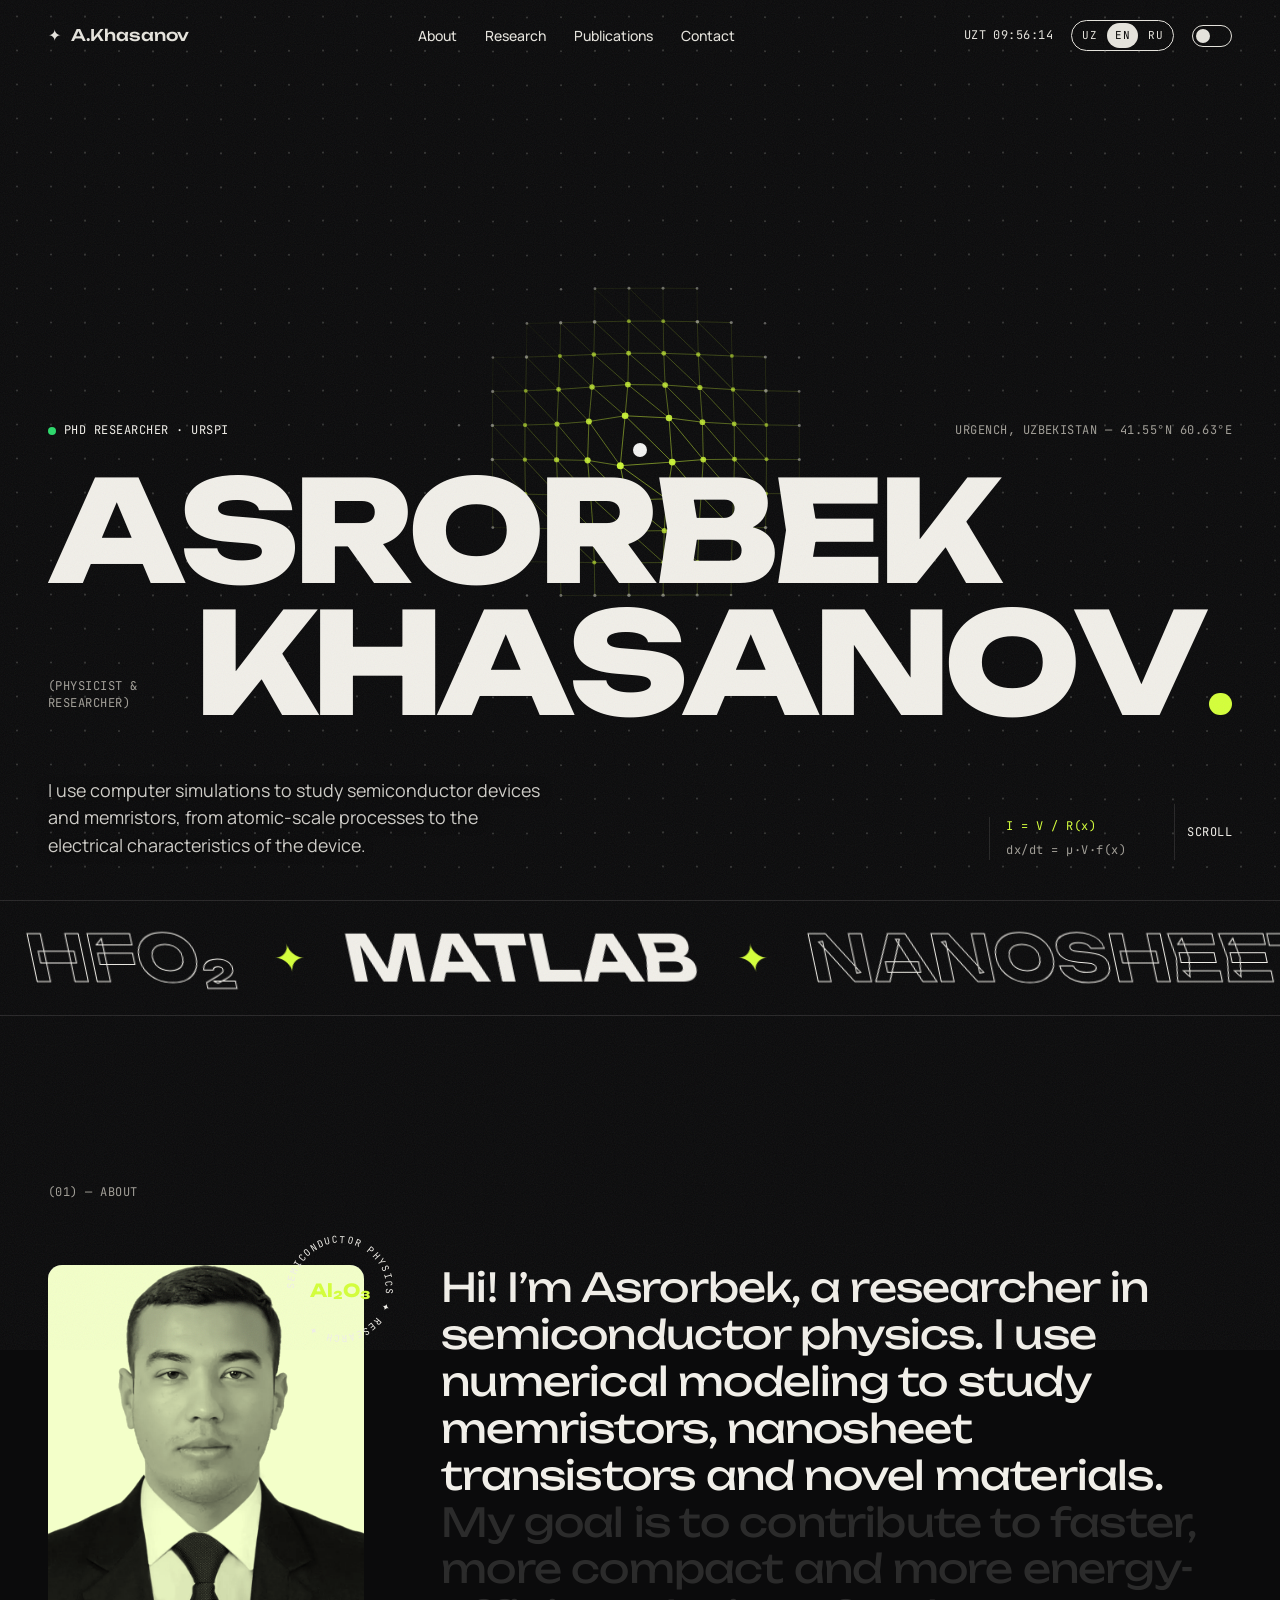
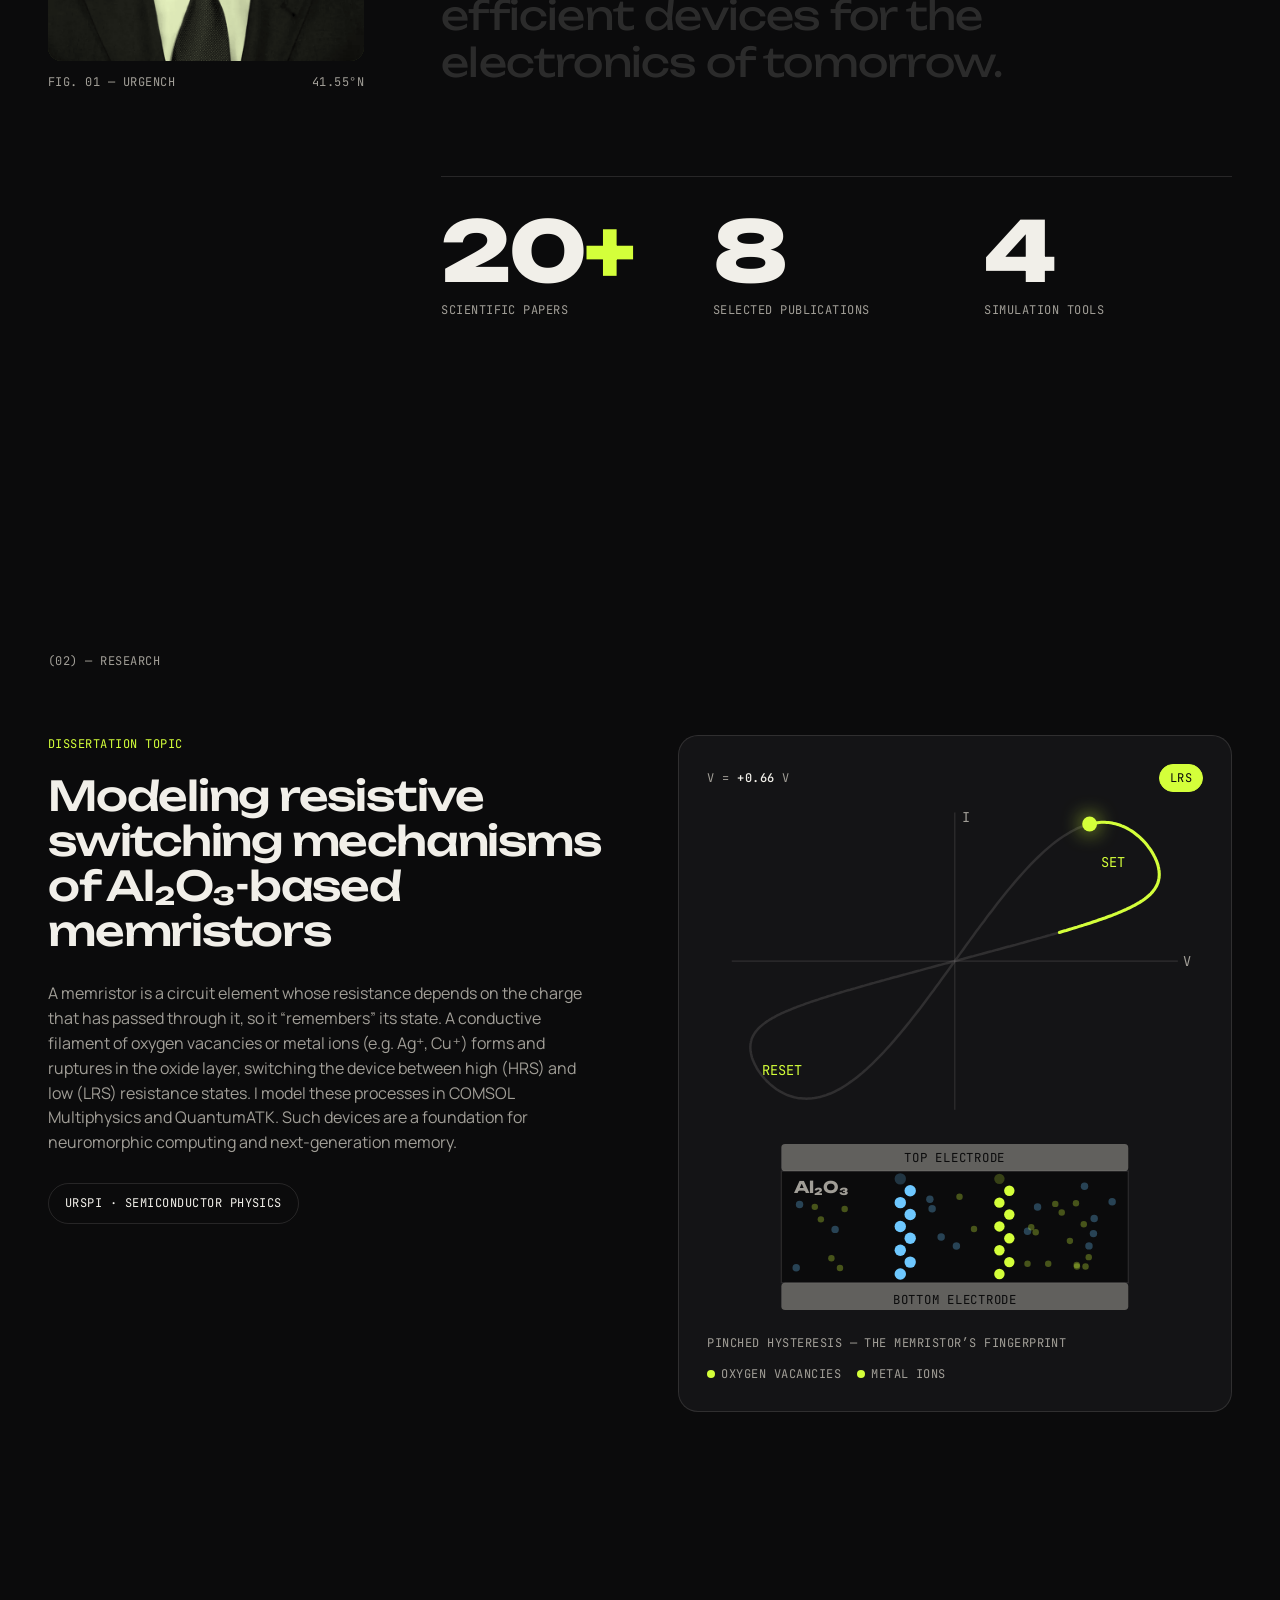
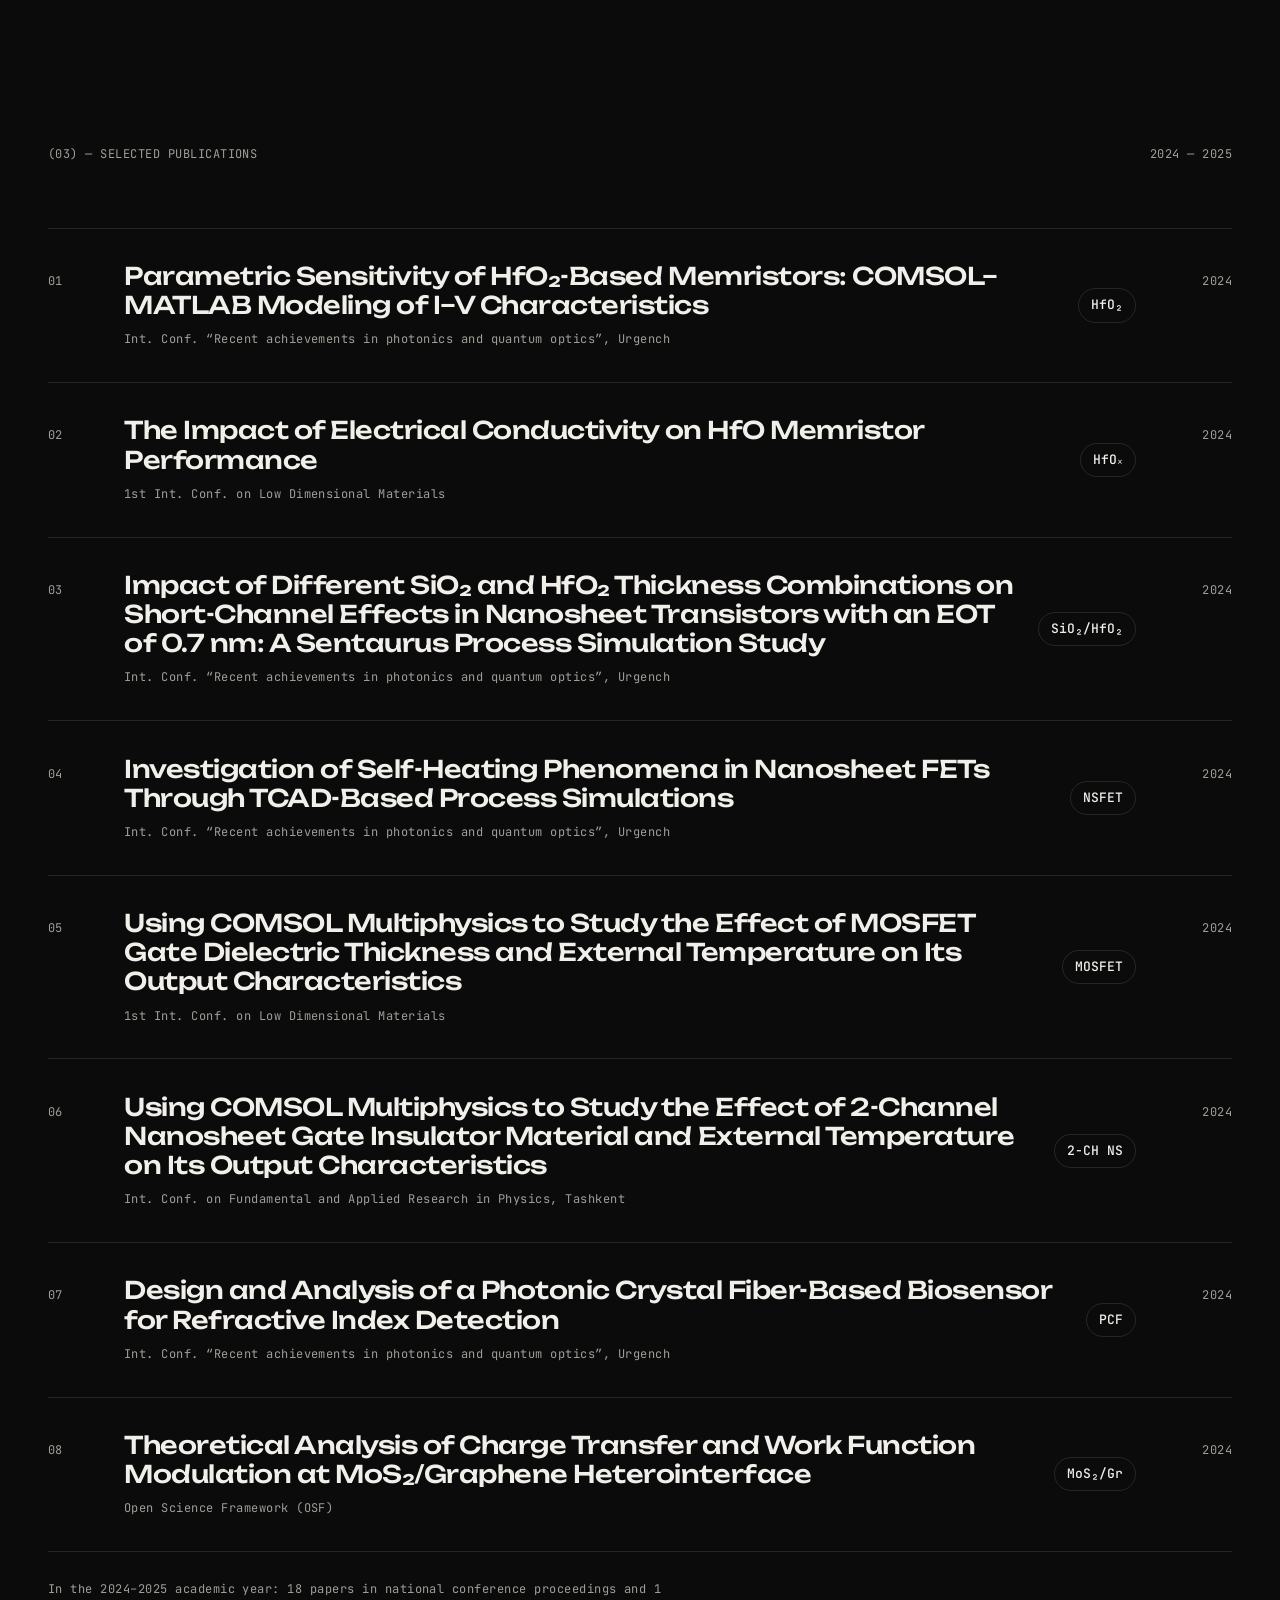
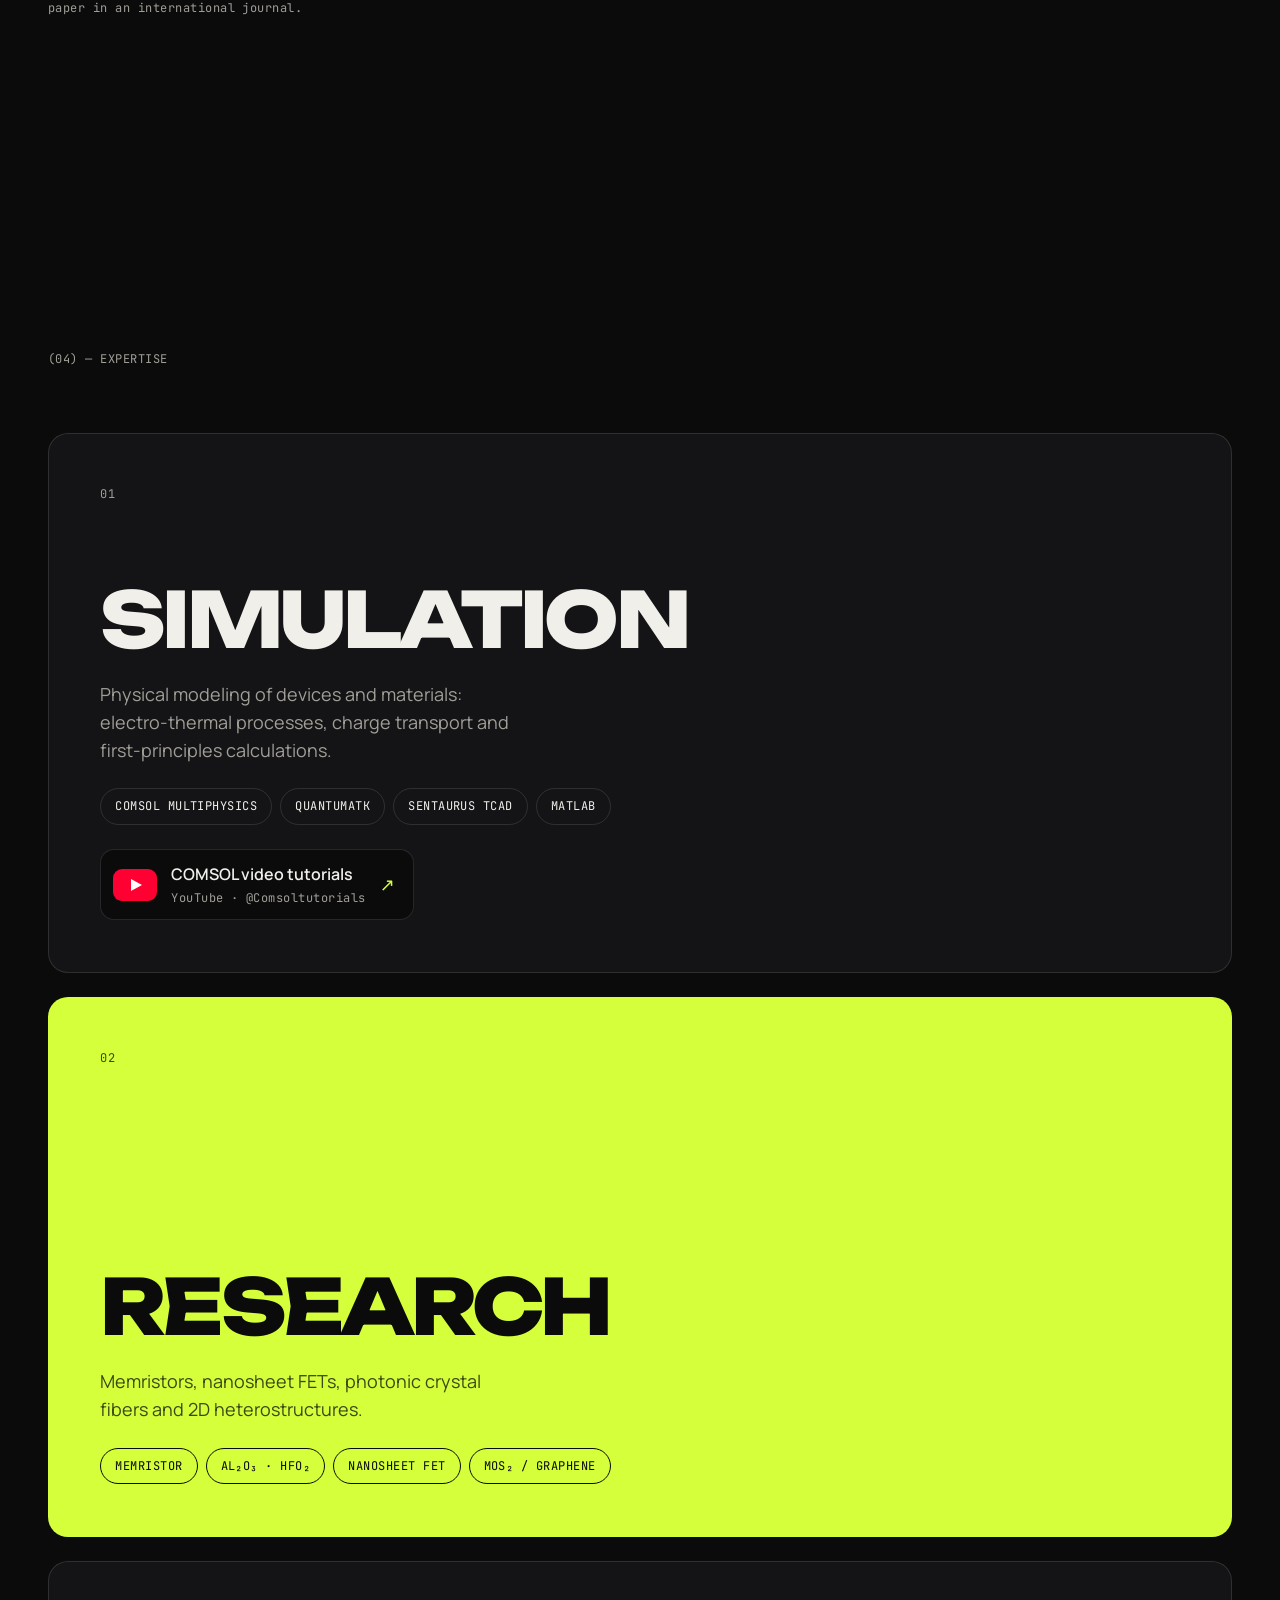
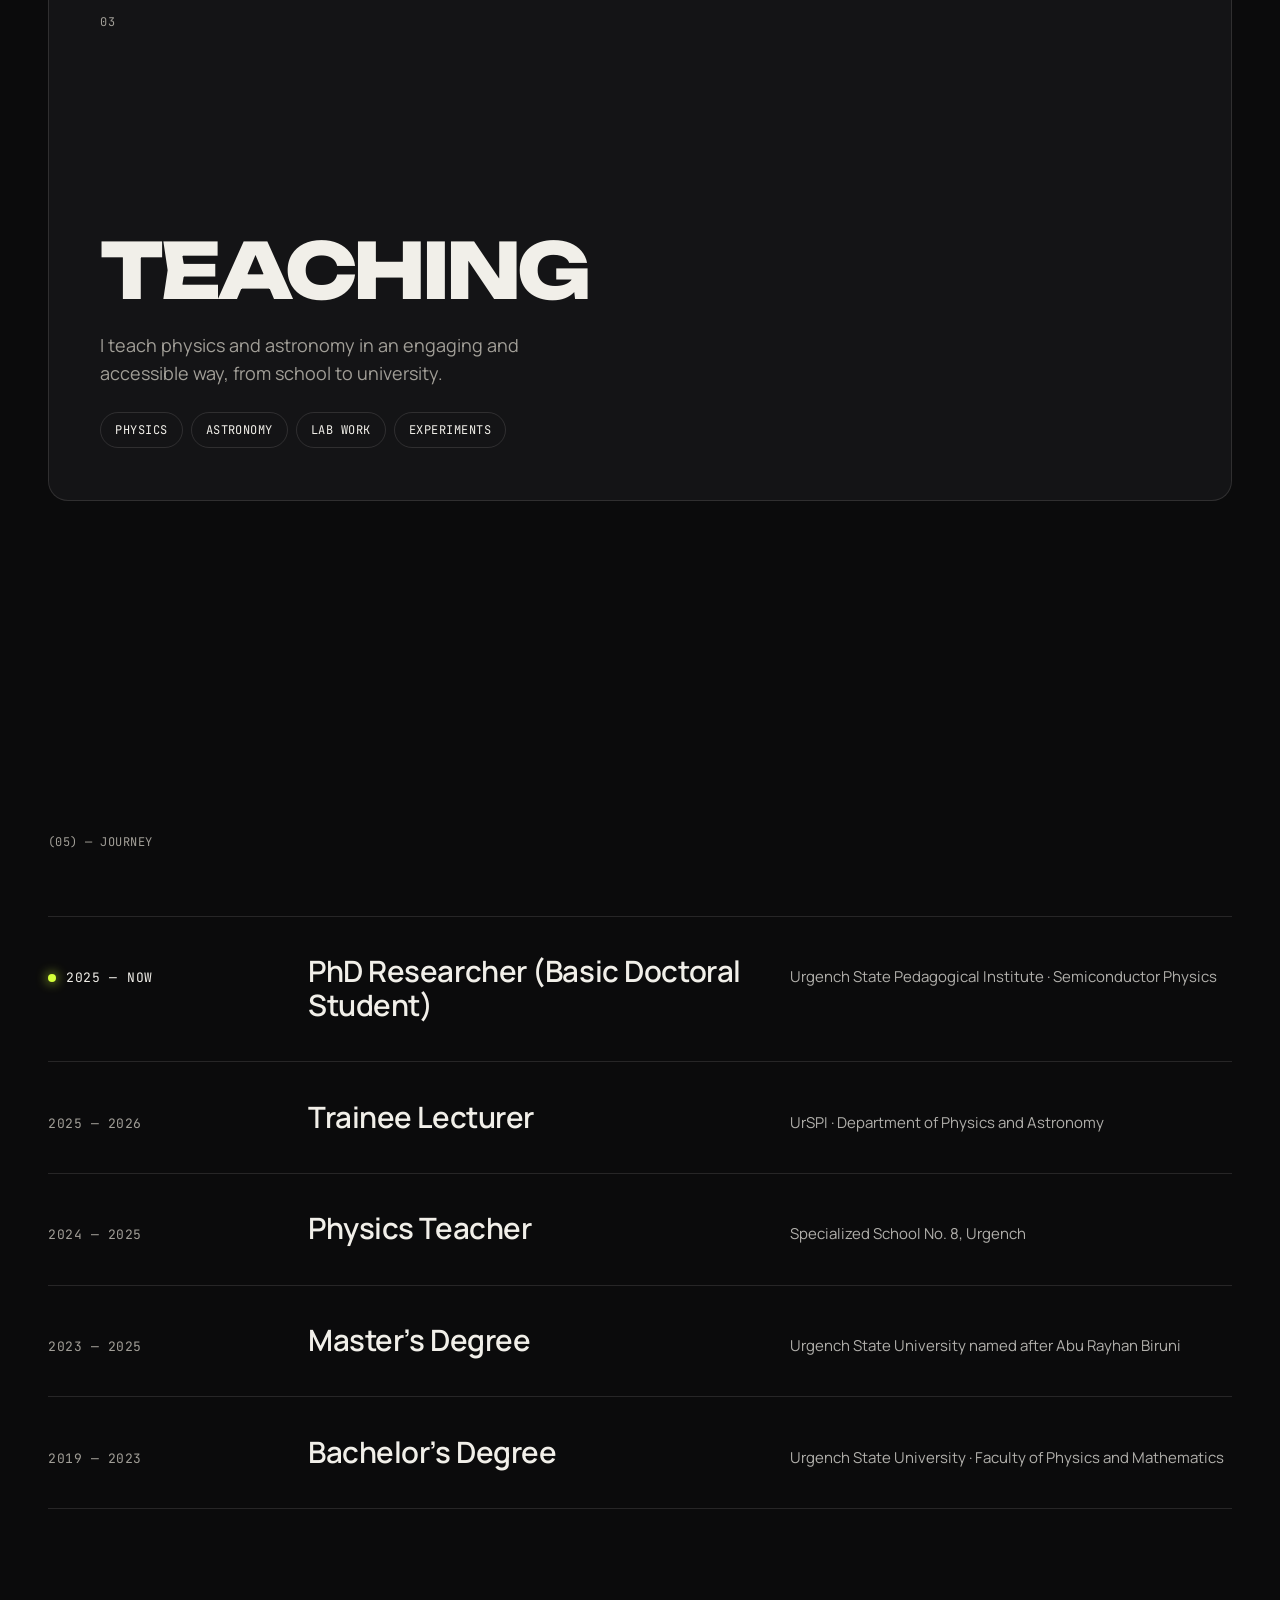
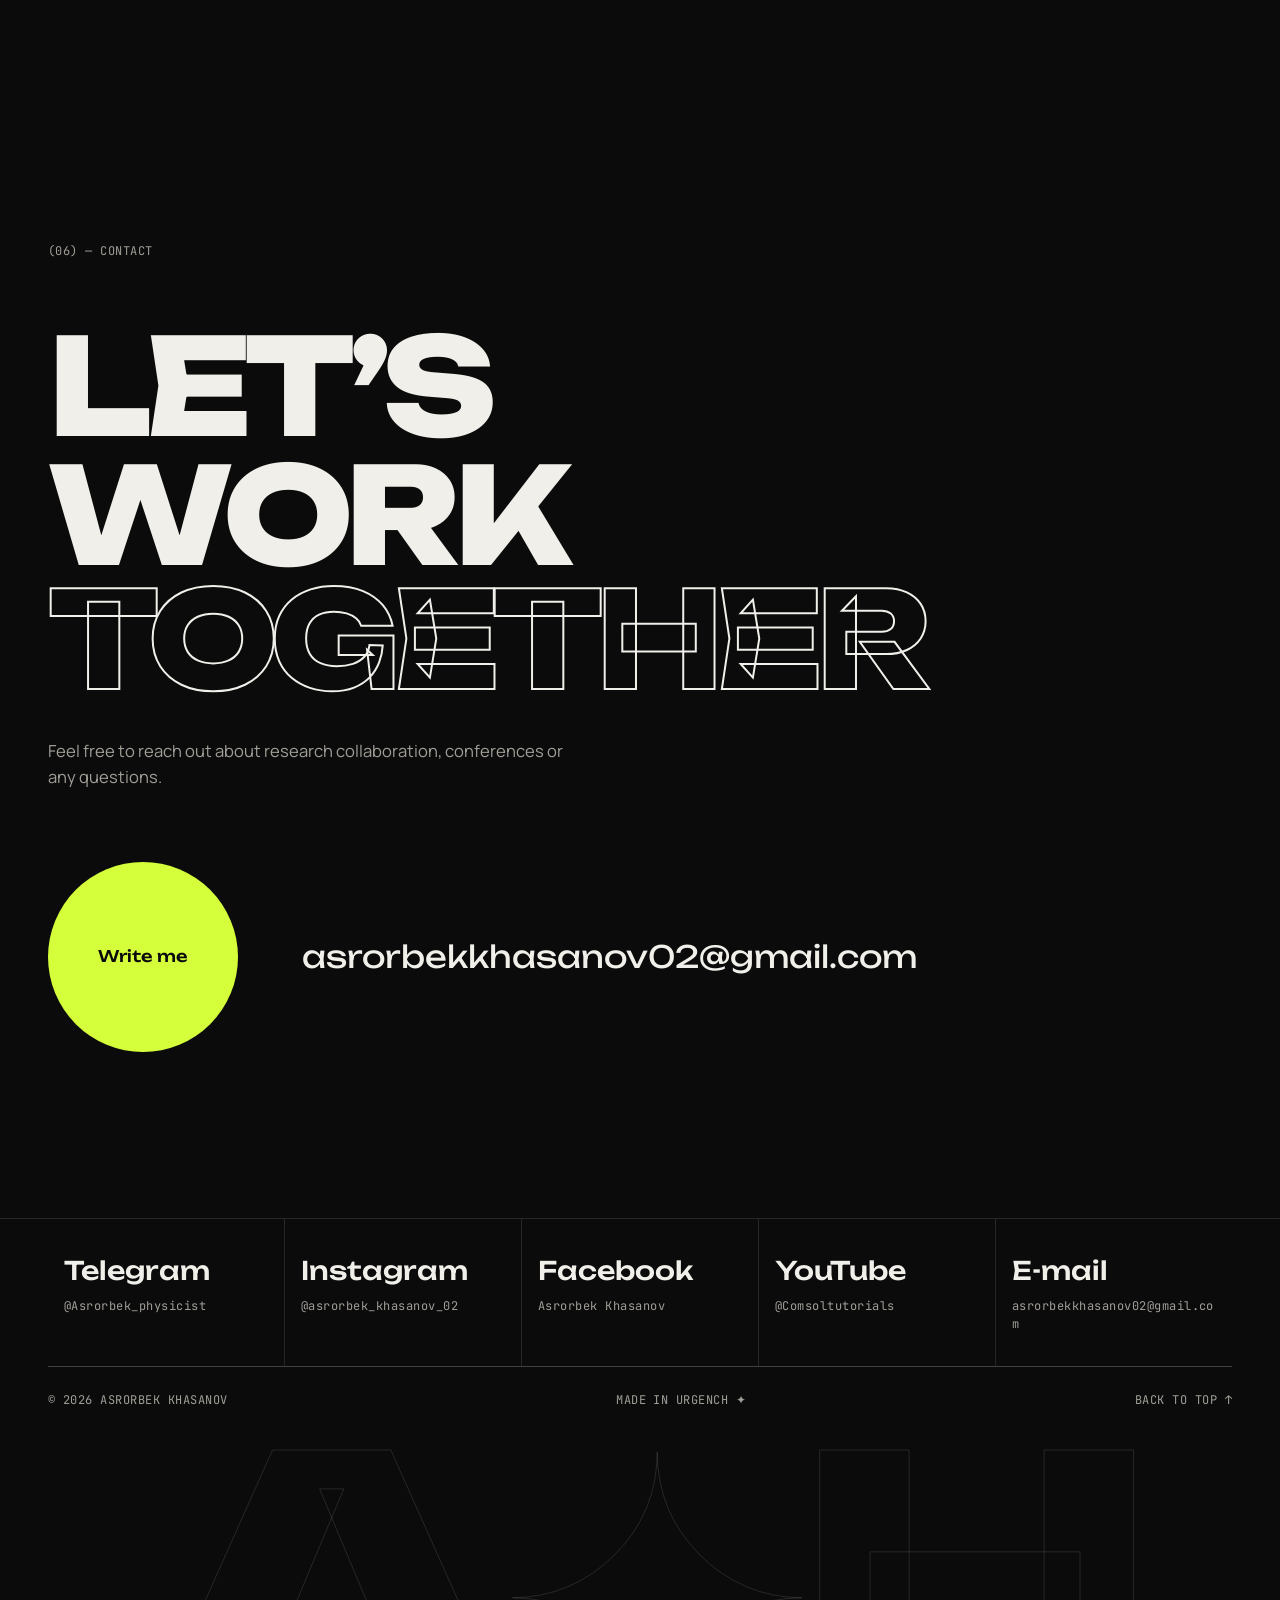
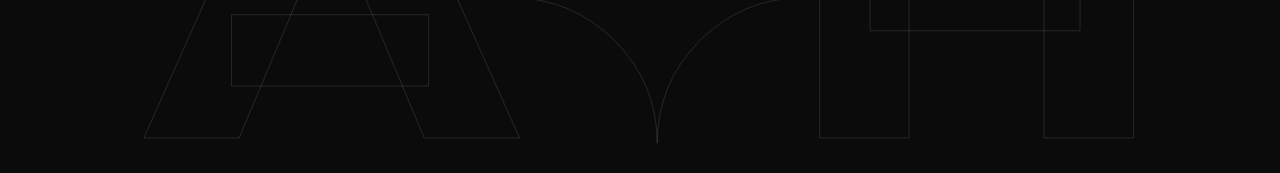
==== commit bc44074f: "Bring back publication card above the hovered row; add YouTube channel - Floating material card retu" ====
--- a/index.html
+++ b/index.html
@@ -266,6 +266,10 @@
         </li>
       </ol>
       <p class="pubs__note mono reveal" data-i18n="pubs.note"></p>
+
+      <div class="pub-preview" aria-hidden="true">
+        <div class="pub-preview__inner"><span class="pub-preview__tag"></span></div>
+      </div>
     </section>
 
     <!-- Skills: sticky stacking cards -->
@@ -277,6 +281,14 @@
           <h3 class="card__title" data-i18n="skills.c1.title">Modellashtirish</h3>
           <p data-i18n="skills.c1.text"></p>
           <ul class="card__tags mono"><li>COMSOL Multiphysics</li><li>QuantumATK</li><li>Sentaurus TCAD</li><li>MATLAB</li></ul>
+          <a class="yt" href="https://www.youtube.com/@Comsoltutorials" target="_blank" rel="noopener">
+            <span class="yt__play" aria-hidden="true"></span>
+            <span class="yt__text">
+              <b data-i18n="yt.title">COMSOL bo‘yicha video darslar</b>
+              <span class="mono">YouTube · @Comsoltutorials</span>
+            </span>
+            <span class="yt__arrow" aria-hidden="true">↗</span>
+          </a>
         </article>
         <article class="card" style="--i:1">
           <span class="card__num mono">02</span>
@@ -357,6 +369,10 @@
         <span class="social__name roll"><span>Facebook</span></span>
         <span class="social__handle mono" data-i18n="name.full">Asrorbek Hasanov</span>
       </a>
+      <a href="https://www.youtube.com/@Comsoltutorials" target="_blank" rel="noopener" class="social">
+        <span class="social__name roll"><span>YouTube</span></span>
+        <span class="social__handle mono">@Comsoltutorials</span>
+      </a>
       <a href="mailto:asrorbekkhasanov02@gmail.com" class="social">
         <span class="social__name roll"><span>E-mail</span></span>
         <span class="social__handle mono">asrorbekkhasanov02@gmail.com</span>
--- a/style.css
+++ b/style.css
@@ -450,6 +450,37 @@
   .pub__tag { grid-column: 2; justify-self: start; }
 }
 
+.pub-preview {
+  position: fixed; top: 0; left: 0; z-index: 40;
+  width: clamp(200px, 17vw, 260px); aspect-ratio: 16 / 10;
+  pointer-events: none;
+  border-radius: 12px; overflow: hidden;
+  box-shadow: 0 18px 40px -12px rgba(0, 0, 0, .5);
+  transform: translate3d(-50%, -50%, 0) scale(0);
+  transition: transform .45s var(--ease);
+}
+.pub-preview.is-on { transform: translate3d(-50%, -50%, 0) scale(1); }
+.pub-preview__inner {
+  width: 100%; height: 100%;
+  display: grid; place-items: center;
+  background: var(--accent);
+  position: relative;
+}
+.pub-preview__inner::before {
+  content: ""; position: absolute; inset: 0;
+  background:
+    radial-gradient(circle, rgba(0,0,0,.22) 1.5px, transparent 2px) 0 0 / 18px 18px,
+    radial-gradient(circle at 30% 30%, rgba(255,255,255,.4), transparent 45%);
+  animation: lattice 8s linear infinite;
+}
+@keyframes lattice { to { background-position: 180px 90px, 0 0; } }
+.pub-preview__tag {
+  position: relative;
+  font-family: var(--f-display); font-weight: 800; font-size: 30px;
+  color: #0b0b0c; letter-spacing: -0.03em;
+}
+@media (hover: none) { .pub-preview { display: none; } }
+
 .pub__tag {
   align-self: center;
   font-family: var(--f-mono); font-size: 13px; font-weight: 500;
@@ -480,8 +511,8 @@
 .card__num { color: var(--muted); grid-column: 1 / -1; }
 .card__title {
   font-family: var(--f-display); font-weight: 800;
-  font-size: clamp(30px, 6.4vw, 110px); line-height: .95; letter-spacing: -0.05em;
-  text-transform: uppercase; align-self: end;
+  font-size: clamp(22px, 6vw, 100px); line-height: .95; letter-spacing: -0.05em;
+  text-transform: uppercase; align-self: end; grid-column: 1 / -1;
   overflow-wrap: anywhere;
 }
 .card p { align-self: end; max-width: 420px; color: var(--muted); font-size: 18px; }
@@ -490,6 +521,27 @@
 @media (max-width: 760px) {
   .card { grid-template-columns: minmax(0, 1fr); min-height: 70vh; }
 }
+
+.yt {
+  grid-column: 1 / -1; justify-self: start;
+  display: flex; align-items: center; gap: 14px;
+  padding: 12px 18px 12px 12px; border-radius: 14px;
+  border: 1px solid var(--line); background: var(--bg);
+  transition: border-color .3s var(--ease), transform .4s var(--ease);
+}
+.yt:hover { border-color: var(--accent); transform: translateY(-2px); }
+.yt__play {
+  width: 44px; height: 32px; border-radius: 9px; background: #ff0033; flex: none; position: relative;
+}
+.yt__play::after {
+  content: ""; position: absolute; left: 18px; top: 10px;
+  border-left: 11px solid #fff; border-top: 6px solid transparent; border-bottom: 6px solid transparent;
+}
+.yt__text { display: grid; gap: 2px; min-width: 0; }
+.yt__text b { font-weight: 600; font-size: 16px; }
+.yt__text .mono { color: var(--muted); text-transform: none; }
+.yt__arrow { color: var(--accent); font-size: 18px; transition: transform .3s var(--ease); }
+.yt:hover .yt__arrow { transform: translate(3px, -3px); }
 
 /* ---------------- Journey ---------------- */
 .timeline { border-top: 1px solid var(--line); }
@@ -559,22 +611,17 @@
   overflow: hidden;
 }
 .footer__socials {
-  display: grid; grid-template-columns: repeat(4, 1fr); gap: 0;
+  display: grid; grid-template-columns: repeat(auto-fit, minmax(200px, 1fr)); gap: 1px;
+  background: var(--line);
   border-bottom: 1px solid var(--line);
 }
 .social {
   display: flex; flex-direction: column; gap: 6px;
-  padding: 36px 16px 36px 0;
+  padding: 32px 16px; background: var(--bg);
   min-width: 0;
 }
-.social + .social { padding-left: 16px; border-left: 1px solid var(--line); }
-.social__name { font-family: var(--f-display); font-size: clamp(20px, 2.2vw, 30px); font-weight: 500; }
+.social__name { font-family: var(--f-display); font-size: clamp(20px, 2vw, 28px); font-weight: 500; }
 .social__handle { color: var(--muted); text-transform: none; overflow-wrap: anywhere; }
-@media (max-width: 760px) {
-  .footer__socials { grid-template-columns: 1fr 1fr; }
-  .social:nth-child(3) { padding-left: 0; border-left: 0; }
-  .social:nth-child(n+3) { border-top: 1px solid var(--line); }
-}
 .footer__bottom { display: flex; justify-content: space-between; flex-wrap: wrap; gap: 12px; color: var(--muted); padding-top: 24px; }
 .footer__giant {
   font-family: var(--f-display); font-weight: 800;
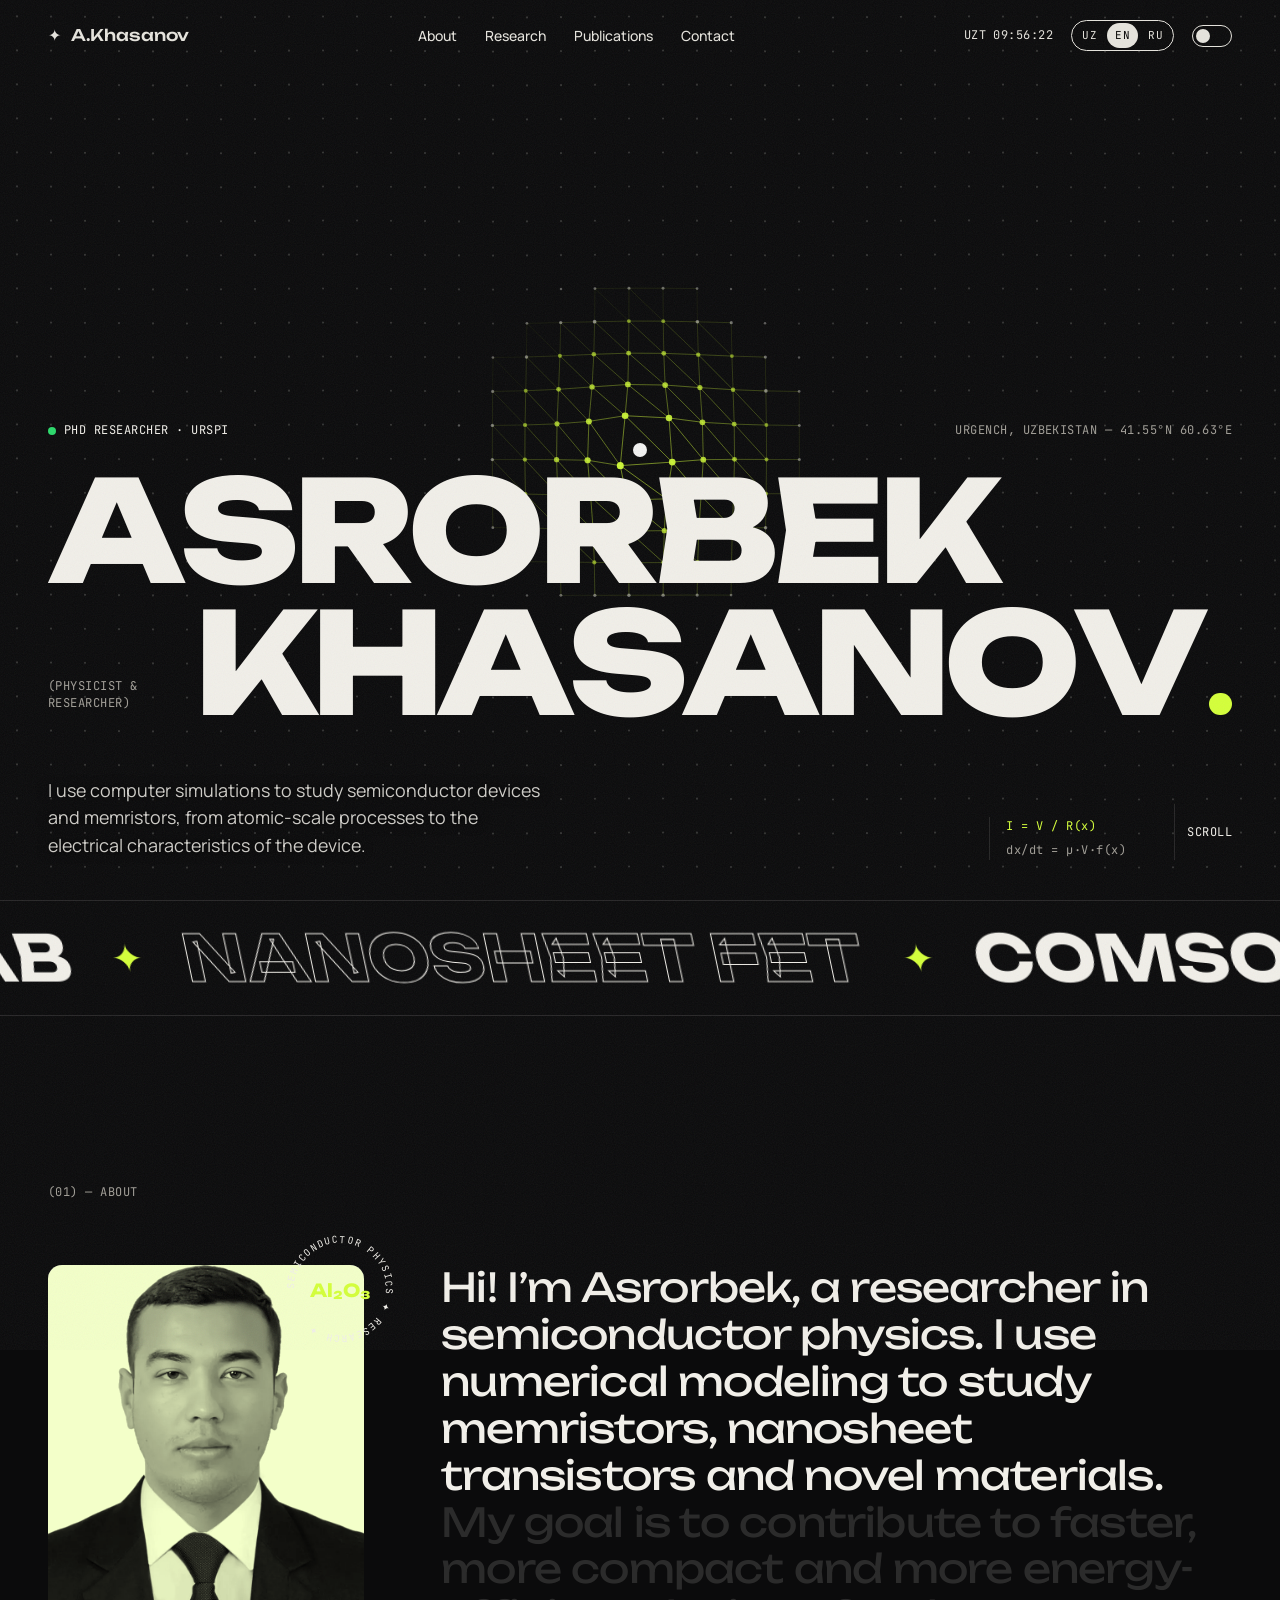
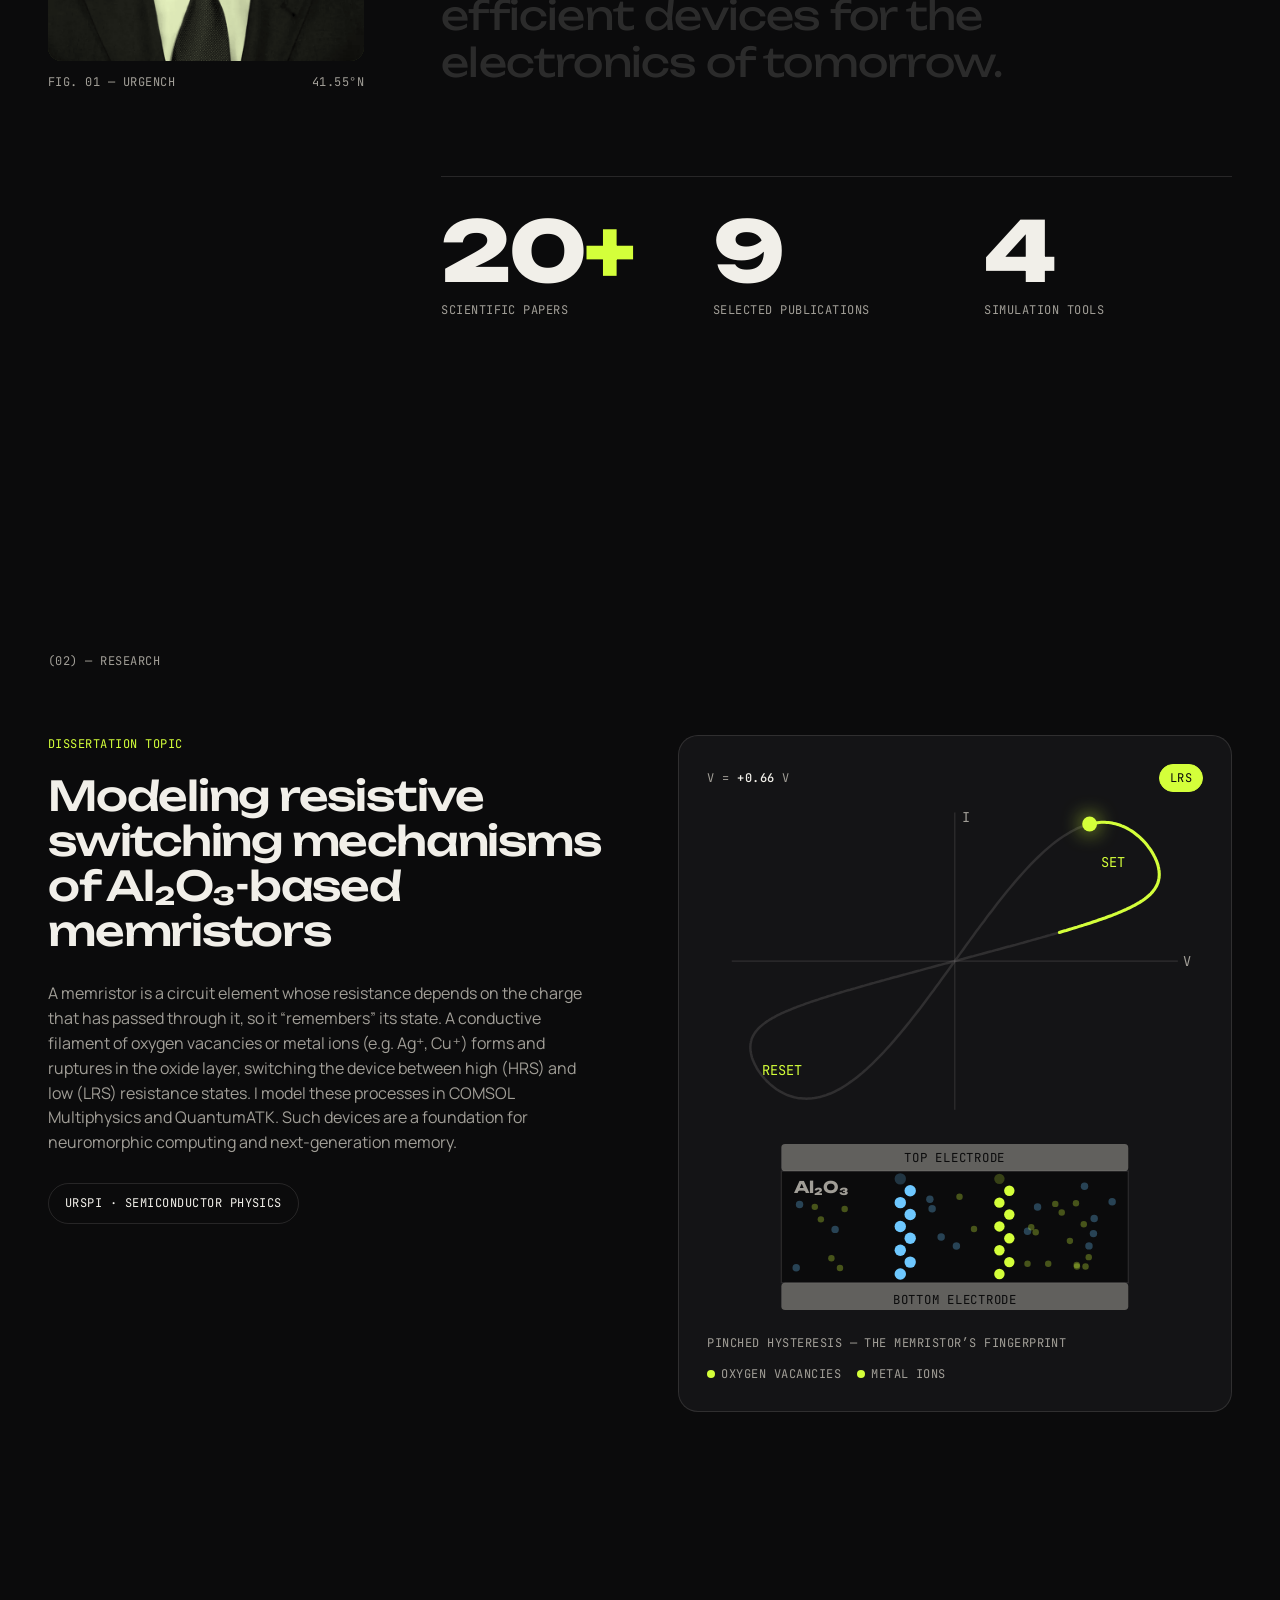
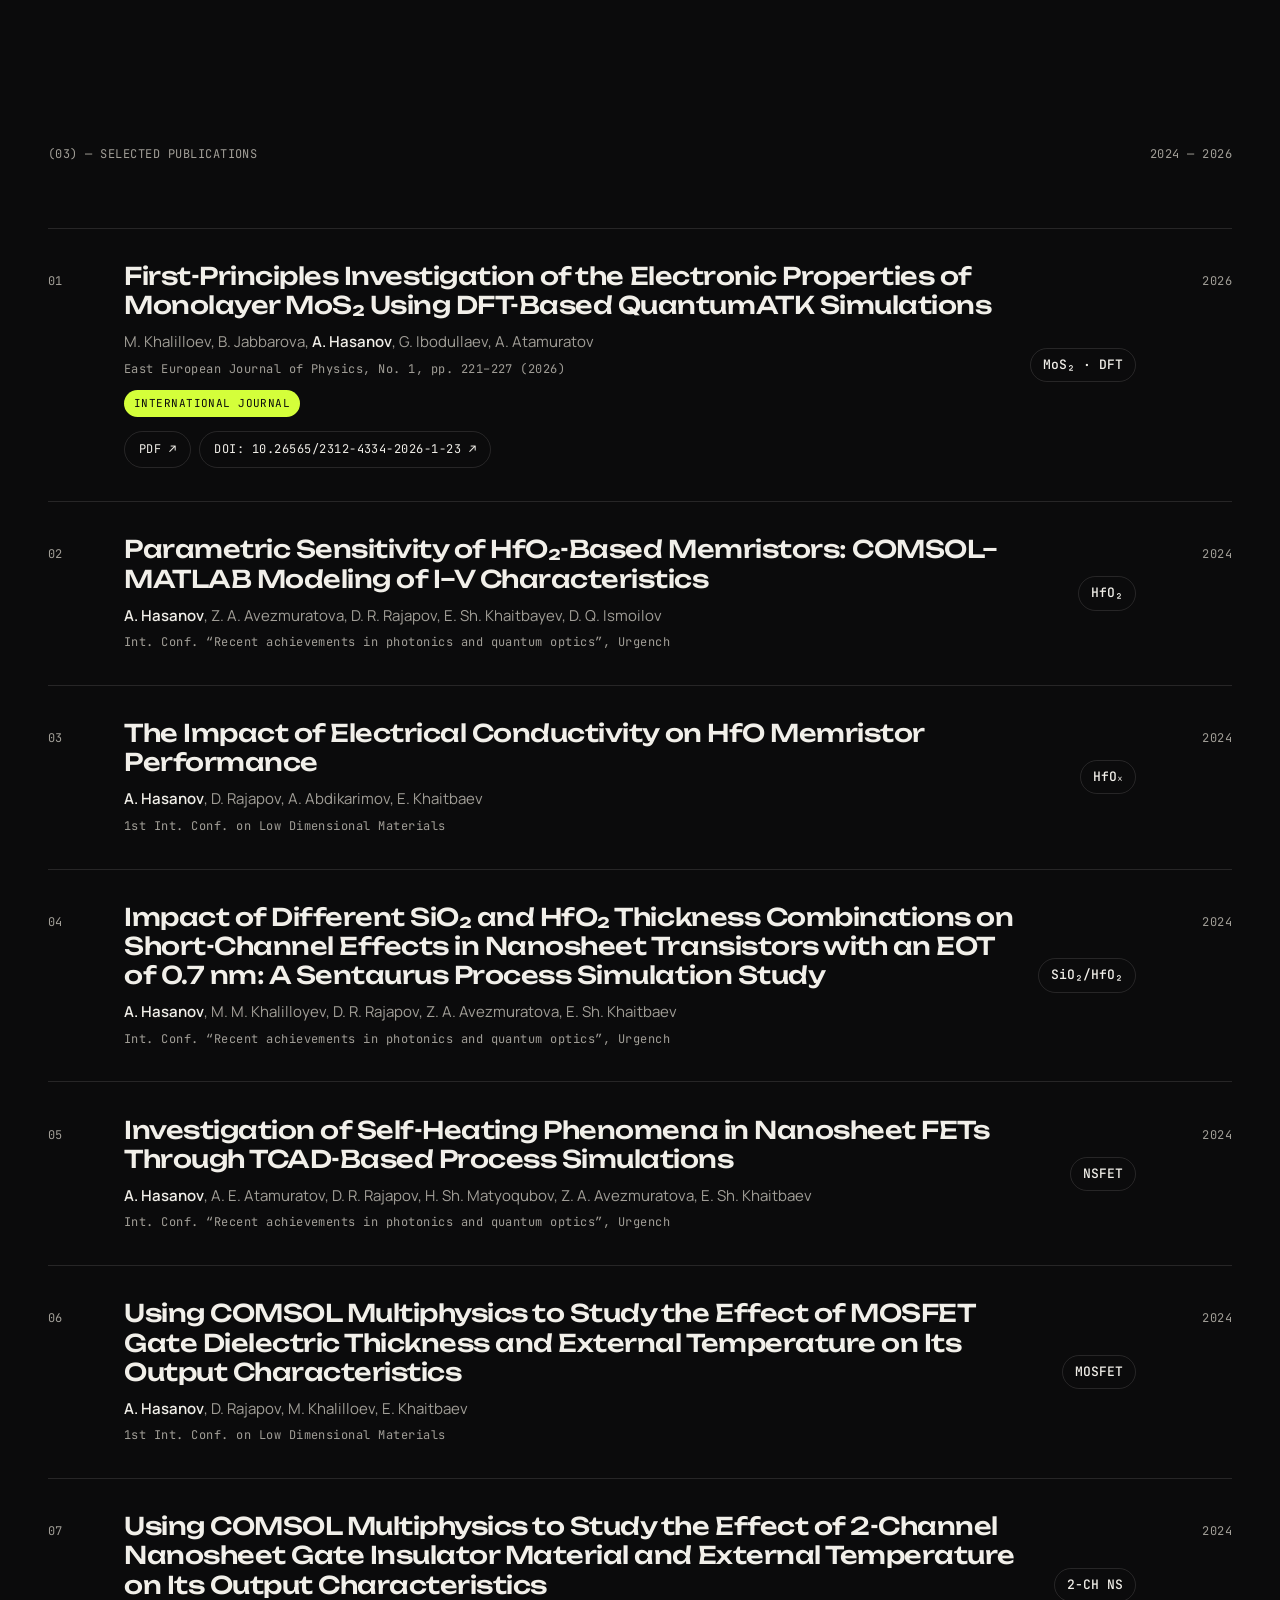
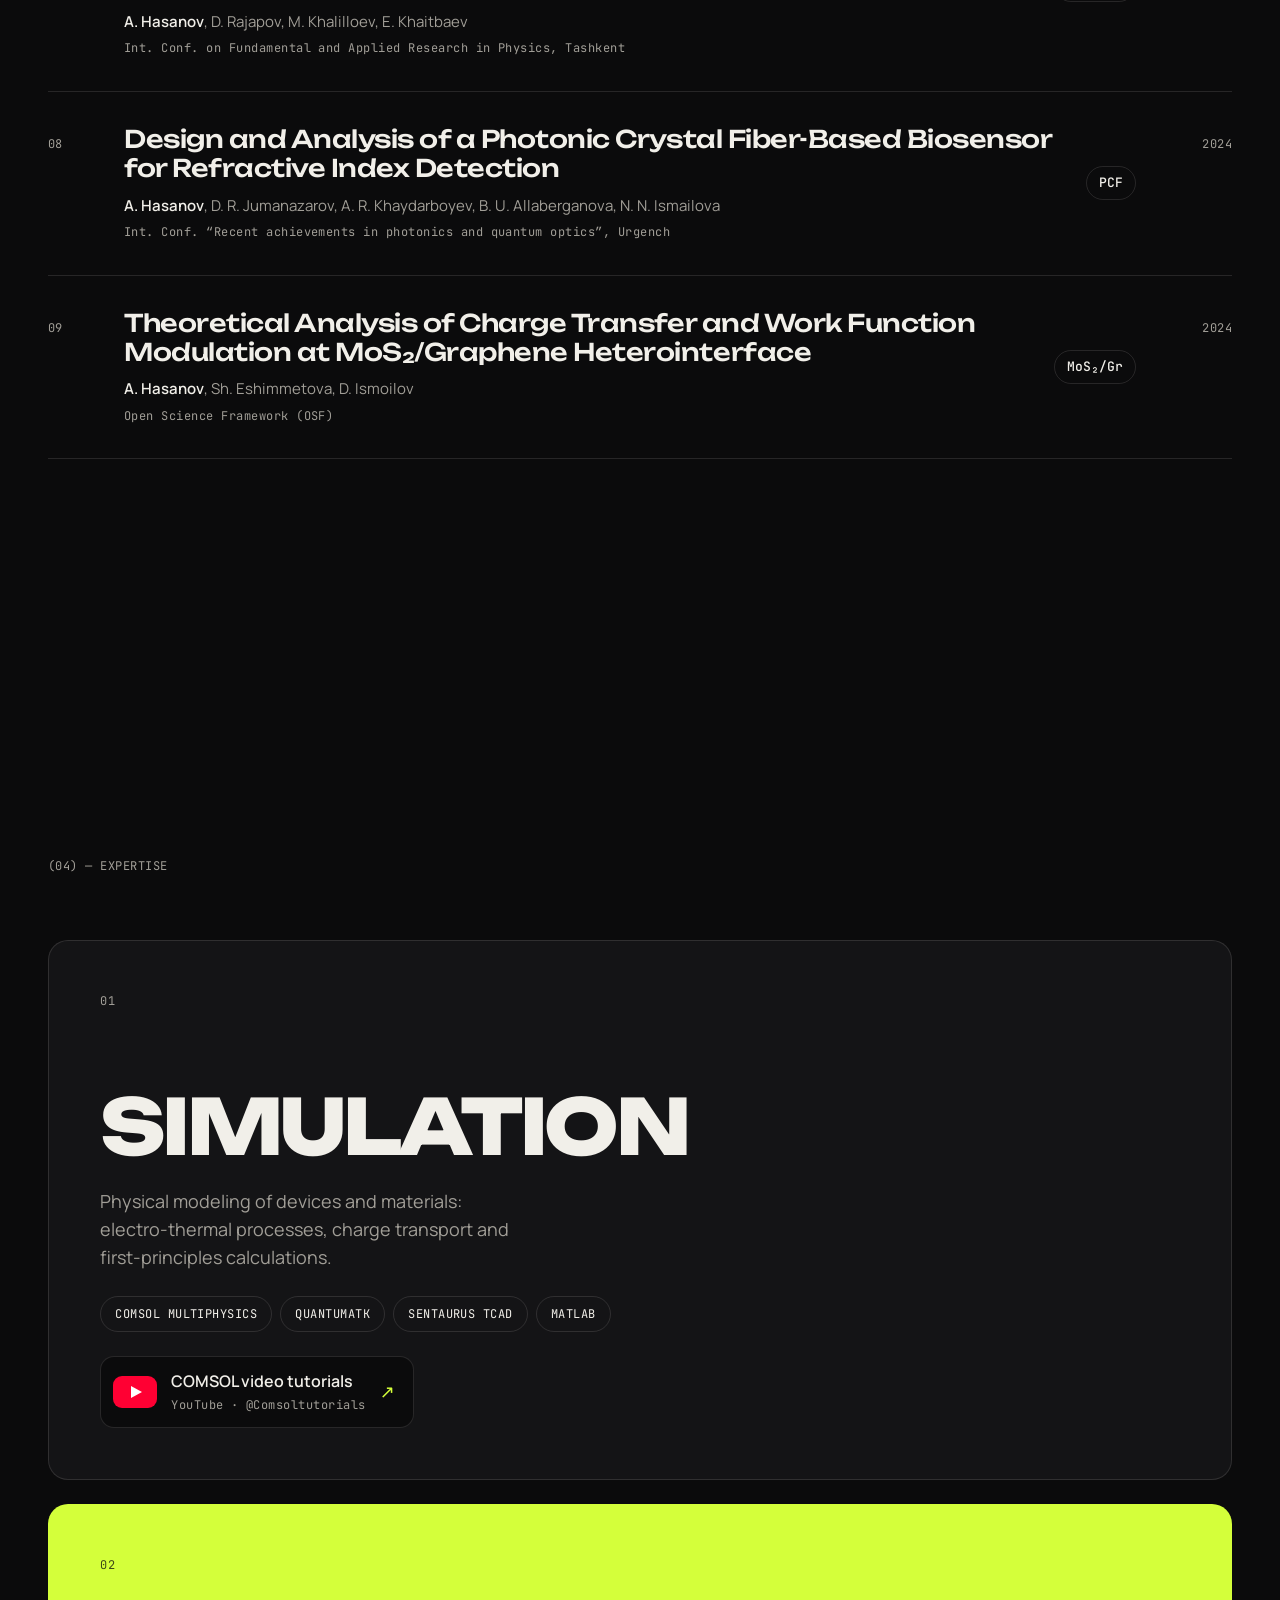
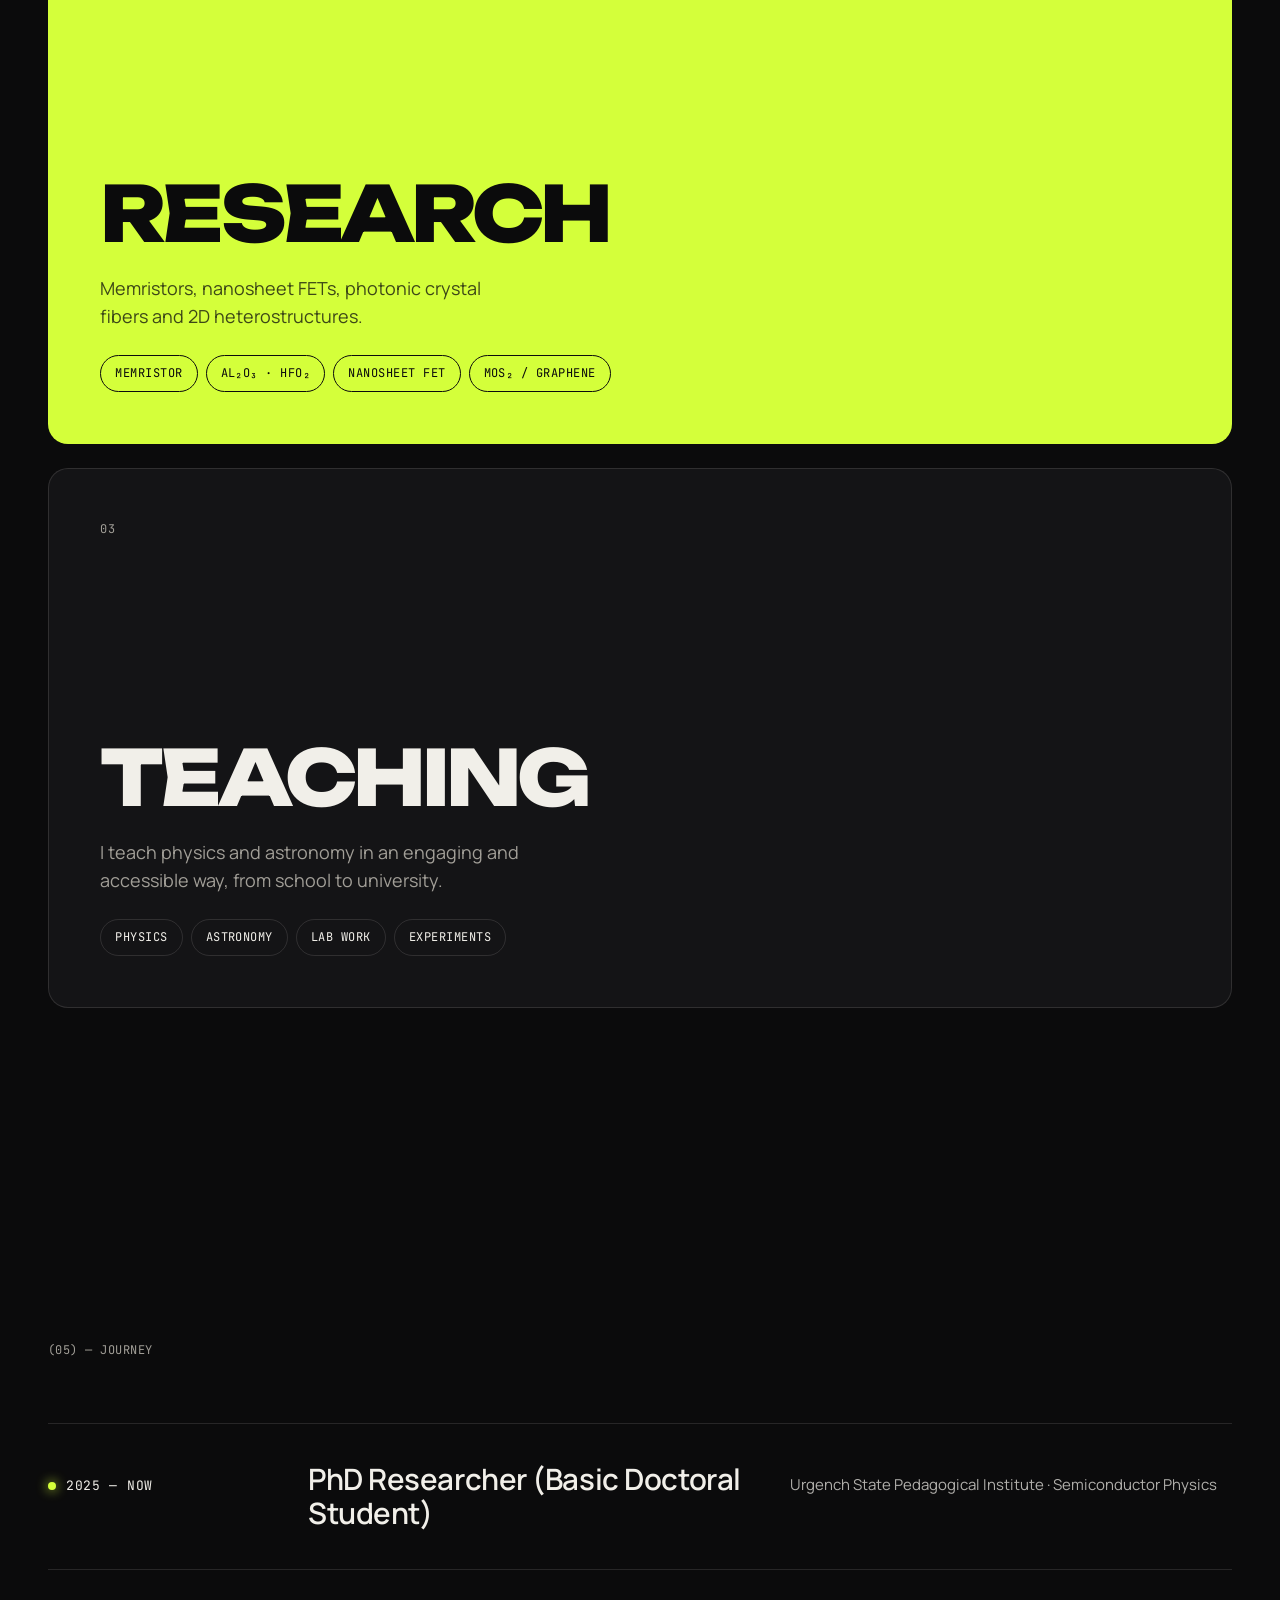
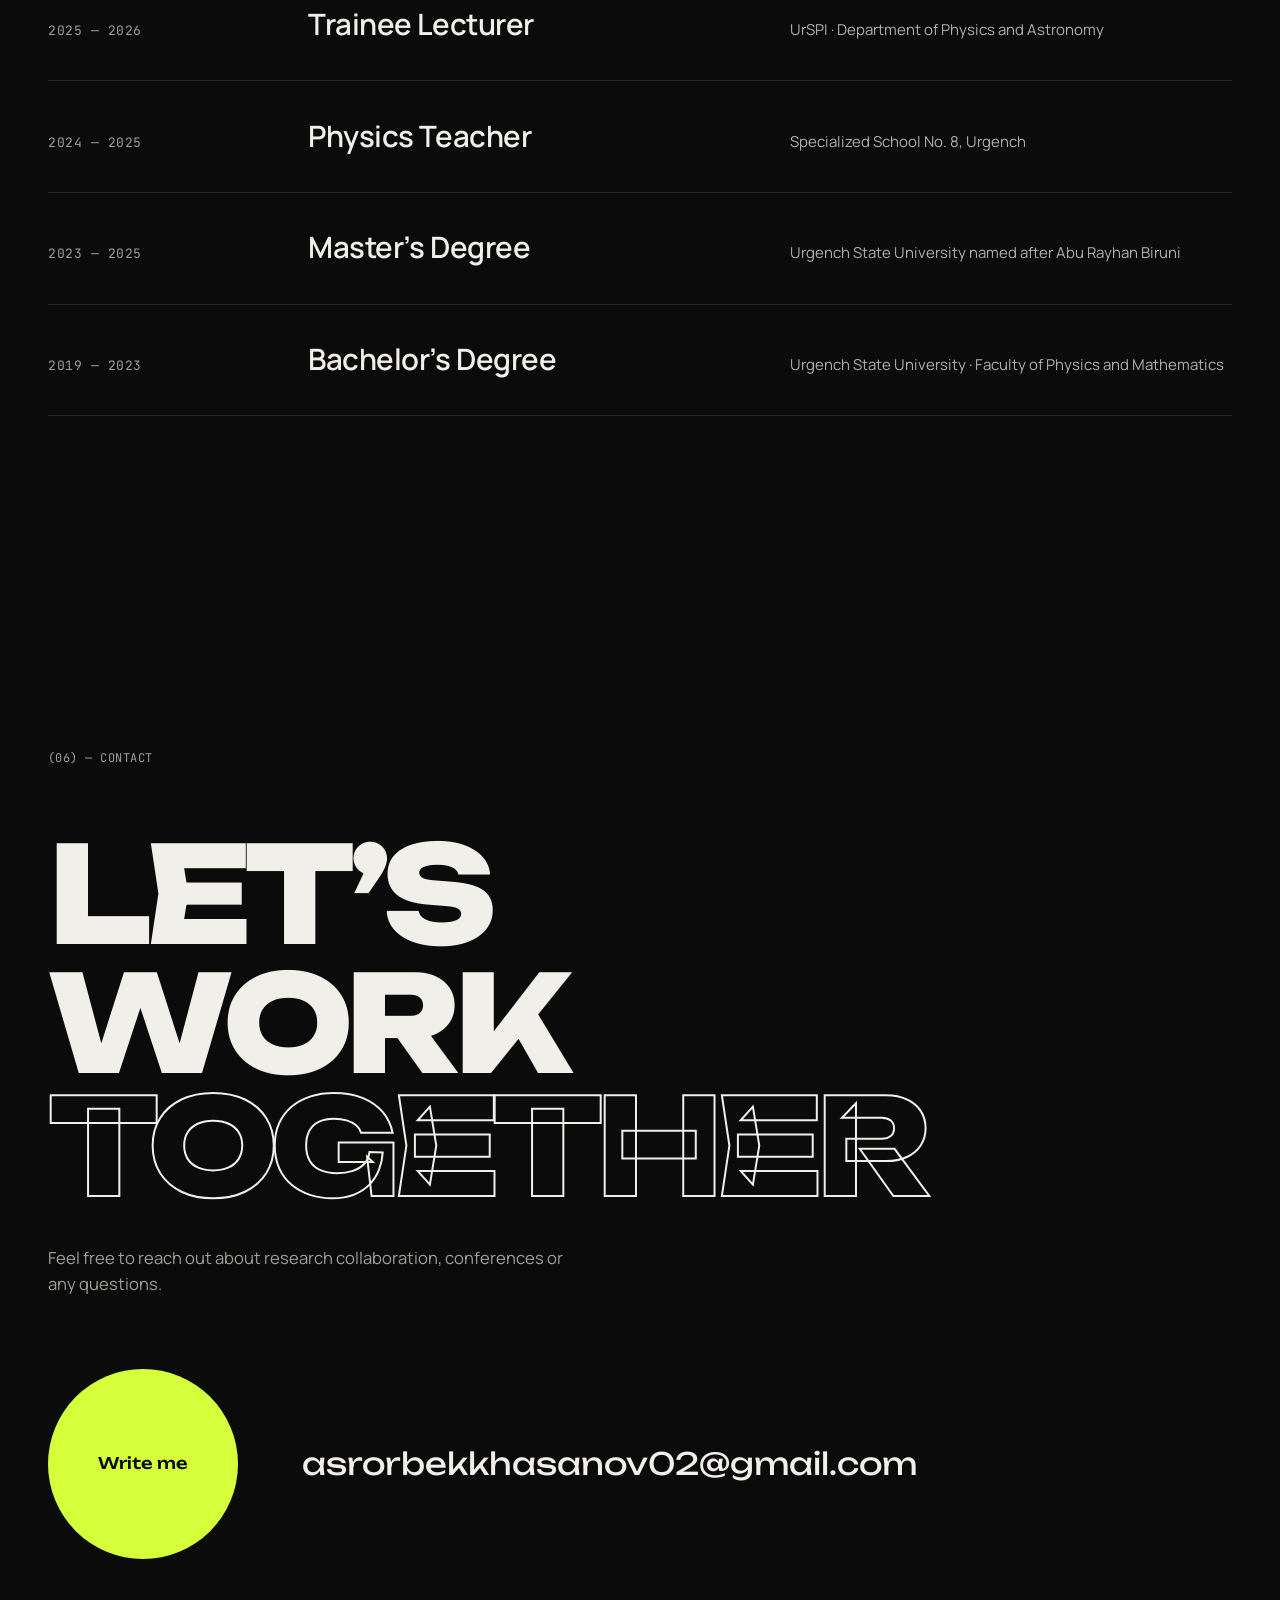
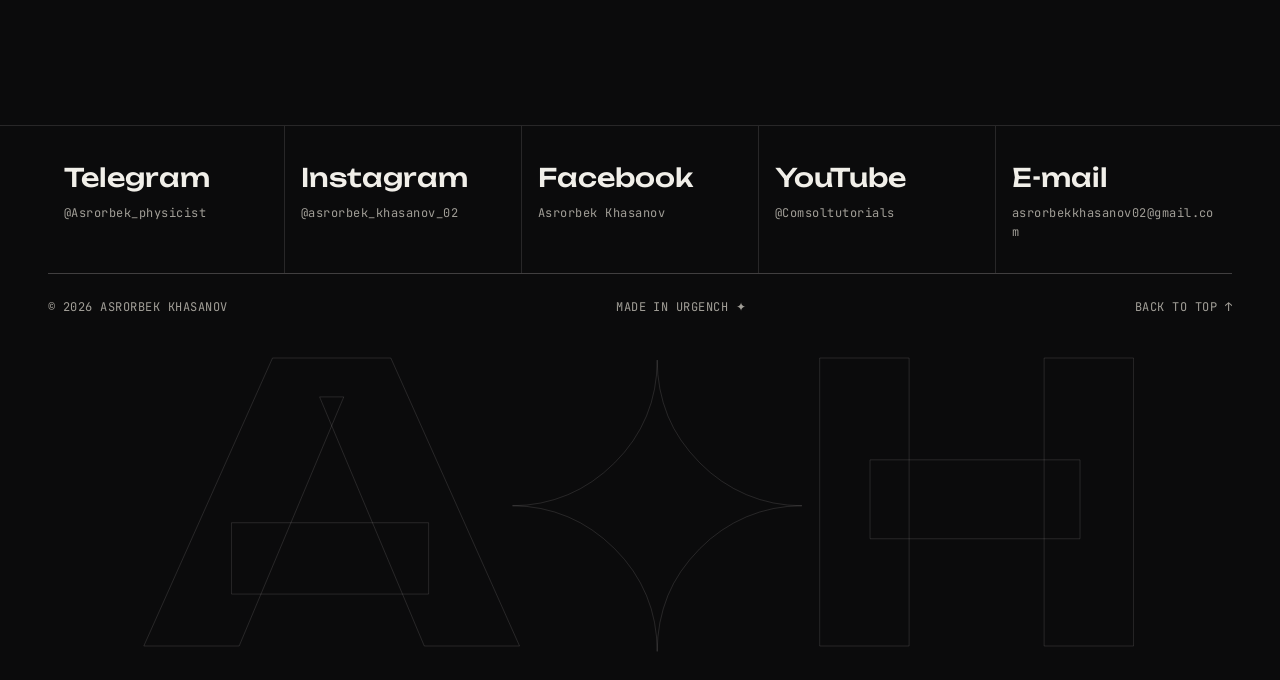
==== commit a6e248bf: "Add EEJP 2026 MoS2 paper with PDF; replace light theme with Midnight - New first publication: First-" ====
--- a/index.html
+++ b/index.html
@@ -14,7 +14,7 @@
   <link href="https://fonts.googleapis.com/css2?family=Unbounded:wght@400;500;700;800&family=Manrope:wght@400;500;600&family=JetBrains+Mono:wght@400;500&family=Cormorant+Garamond:ital,wght@1,500&display=swap" rel="stylesheet" />
   <link rel="stylesheet" href="style.css" />
   <script>
-    try { var t = localStorage.getItem('theme'); if (t) document.documentElement.dataset.theme = t; } catch (e) {}
+    try { if (localStorage.getItem('palette') === 'midnight') document.documentElement.dataset.palette = 'midnight'; } catch (e) {}
   </script>
 </head>
 <body class="is-loading">
@@ -51,7 +51,7 @@
         <button class="lang__btn mono" data-lang="en">EN</button>
         <button class="lang__btn mono" data-lang="ru">RU</button>
       </div>
-      <button class="theme-toggle" id="themeToggle" aria-label="Theme" data-magnetic>
+      <button class="theme-toggle" id="themeToggle" aria-label="Graphite / Midnight" data-magnetic>
         <span class="theme-toggle__dot"></span>
       </button>
     </div>
@@ -129,7 +129,7 @@
               <span class="stat__label mono" data-i18n="stat.papers">Ilmiy maqolalar</span>
             </div>
             <div class="stat reveal">
-              <span class="stat__num" data-count="8">0</span>
+              <span class="stat__num" data-count="9">0</span>
               <span class="stat__label mono" data-i18n="stat.selected">Tanlangan nashrlar</span>
             </div>
             <div class="stat reveal">
@@ -196,70 +196,92 @@
     <section class="pubs section" id="pubs">
       <div class="section__head">
         <div class="section__label mono reveal" data-i18n="pubs.label">(03) — Tanlangan nashrlar</div>
-        <span class="mono muted reveal">2024 — 2025</span>
+        <span class="mono muted reveal">2024 — 2026</span>
       </div>
 
       <ol class="pubs__list">
+        <li class="pub reveal pub--journal" data-tag="MoS₂ · DFT" data-color="#5ee1ff" data-color2="#7c4dff">
+          <span class="pub__idx mono">01</span>
+          <div class="pub__body">
+            <h3 class="pub__title">First-Principles Investigation of the Electronic Properties of Monolayer MoS₂ Using DFT-Based QuantumATK Simulations</h3>
+            <p class="pub__authors">M. Khalilloev, B. Jabbarova, <b>A. Hasanov</b>, G. Ibodullaev, A. Atamuratov</p>
+            <span class="pub__venue mono">East European Journal of Physics, No. 1, pp. 221–227 (2026)</span>
+              <span class="pub__badge mono" data-i18n="pubs.journal">Xalqaro jurnal</span>
+            <div class="pub__links">
+              <a class="pub__btn mono" href="papers/2026-EEJP-MoS2-DFT-QuantumATK.pdf" target="_blank" rel="noopener">PDF ↗</a>
+              <a class="pub__btn mono" href="https://doi.org/10.26565/2312-4334-2026-1-23" target="_blank" rel="noopener">DOI: 10.26565/2312-4334-2026-1-23 ↗</a>
+            </div>
+          </div>
+          <span class="pub__year mono">2026</span>
+        </li>
         <li class="pub reveal" data-tag="HfO₂" data-color="#d4ff3a" data-color2="#00e5a0">
-          <span class="pub__idx mono">01</span>
+          <span class="pub__idx mono">02</span>
           <div class="pub__body">
             <h3 class="pub__title">Parametric Sensitivity of HfO₂-Based Memristors: COMSOL–MATLAB Modeling of I–V Characteristics</h3>
+            <p class="pub__authors"><b>A. Hasanov</b>, Z. A. Avezmuratova, D. R. Rajapov, E. Sh. Khaitbayev, D. Q. Ismoilov</p>
             <span class="pub__venue mono">Int. Conf. “Recent achievements in photonics and quantum optics”, Urgench</span>
           </div>
           <span class="pub__year mono">2024</span>
         </li>
         <li class="pub reveal" data-tag="HfOₓ" data-color="#ff4d2e" data-color2="#ffb800">
-          <span class="pub__idx mono">02</span>
+          <span class="pub__idx mono">03</span>
           <div class="pub__body">
             <h3 class="pub__title">The Impact of Electrical Conductivity on HfO Memristor Performance</h3>
+            <p class="pub__authors"><b>A. Hasanov</b>, D. Rajapov, A. Abdikarimov, E. Khaitbaev</p>
             <span class="pub__venue mono">1st Int. Conf. on Low Dimensional Materials</span>
           </div>
           <span class="pub__year mono">2024</span>
         </li>
         <li class="pub reveal" data-tag="SiO₂/HfO₂" data-color="#3d5afe" data-color2="#00e5ff">
-          <span class="pub__idx mono">03</span>
+          <span class="pub__idx mono">04</span>
           <div class="pub__body">
             <h3 class="pub__title">Impact of Different SiO₂ and HfO₂ Thickness Combinations on Short-Channel Effects in Nanosheet Transistors with an EOT of 0.7 nm: A Sentaurus Process Simulation Study</h3>
+            <p class="pub__authors"><b>A. Hasanov</b>, M. M. Khalilloyev, D. R. Rajapov, Z. A. Avezmuratova, E. Sh. Khaitbaev</p>
             <span class="pub__venue mono">Int. Conf. “Recent achievements in photonics and quantum optics”, Urgench</span>
           </div>
           <span class="pub__year mono">2024</span>
         </li>
         <li class="pub reveal" data-tag="NSFET" data-color="#e040fb" data-color2="#ff4081">
-          <span class="pub__idx mono">04</span>
+          <span class="pub__idx mono">05</span>
           <div class="pub__body">
             <h3 class="pub__title">Investigation of Self-Heating Phenomena in Nanosheet FETs Through TCAD-Based Process Simulations</h3>
+            <p class="pub__authors"><b>A. Hasanov</b>, A. E. Atamuratov, D. R. Rajapov, H. Sh. Matyoqubov, Z. A. Avezmuratova, E. Sh. Khaitbaev</p>
             <span class="pub__venue mono">Int. Conf. “Recent achievements in photonics and quantum optics”, Urgench</span>
           </div>
           <span class="pub__year mono">2024</span>
         </li>
         <li class="pub reveal" data-tag="MOSFET" data-color="#ffb800" data-color2="#d4ff3a">
-          <span class="pub__idx mono">05</span>
+          <span class="pub__idx mono">06</span>
           <div class="pub__body">
             <h3 class="pub__title">Using COMSOL Multiphysics to Study the Effect of MOSFET Gate Dielectric Thickness and External Temperature on Its Output Characteristics</h3>
+            <p class="pub__authors"><b>A. Hasanov</b>, D. Rajapov, M. Khalilloev, E. Khaitbaev</p>
             <span class="pub__venue mono">1st Int. Conf. on Low Dimensional Materials</span>
           </div>
           <span class="pub__year mono">2024</span>
         </li>
         <li class="pub reveal" data-tag="2-CH NS" data-color="#00c853" data-color2="#00e5ff">
-          <span class="pub__idx mono">06</span>
+          <span class="pub__idx mono">07</span>
           <div class="pub__body">
             <h3 class="pub__title">Using COMSOL Multiphysics to Study the Effect of 2-Channel Nanosheet Gate Insulator Material and External Temperature on Its Output Characteristics</h3>
+            <p class="pub__authors"><b>A. Hasanov</b>, D. Rajapov, M. Khalilloev, E. Khaitbaev</p>
             <span class="pub__venue mono">Int. Conf. on Fundamental and Applied Research in Physics, Tashkent</span>
           </div>
           <span class="pub__year mono">2024</span>
         </li>
         <li class="pub reveal" data-tag="PCF" data-color="#00b0ff" data-color2="#7c4dff">
-          <span class="pub__idx mono">07</span>
+          <span class="pub__idx mono">08</span>
           <div class="pub__body">
             <h3 class="pub__title">Design and Analysis of a Photonic Crystal Fiber-Based Biosensor for Refractive Index Detection</h3>
+            <p class="pub__authors"><b>A. Hasanov</b>, D. R. Jumanazarov, A. R. Khaydarboyev, B. U. Allaberganova, N. N. Ismailova</p>
             <span class="pub__venue mono">Int. Conf. “Recent achievements in photonics and quantum optics”, Urgench</span>
           </div>
           <span class="pub__year mono">2024</span>
         </li>
         <li class="pub reveal" data-tag="MoS₂/Gr" data-color="#ff4081" data-color2="#ffb800">
-          <span class="pub__idx mono">08</span>
+          <span class="pub__idx mono">09</span>
           <div class="pub__body">
             <h3 class="pub__title">Theoretical Analysis of Charge Transfer and Work Function Modulation at MoS₂/Graphene Heterointerface</h3>
+            <p class="pub__authors"><b>A. Hasanov</b>, Sh. Eshimmetova, D. Ismoilov</p>
             <span class="pub__venue mono">Open Science Framework (OSF)</span>
           </div>
           <span class="pub__year mono">2024</span>
--- a/style.css
+++ b/style.css
@@ -10,6 +10,11 @@
   --accent: #d4ff3a;
   --accent-ink: #0b0b0c;
   --ion: #6ec8ff;
+  --electrode: rgba(161, 158, 151, .55);
+  --electrode-ink: #0b0b0c;
+  --shadow: none;
+  --grain: .06;
+  --dim-k: .35;
 
   --f-display: "Unbounded", system-ui, sans-serif;
   --f-body: "Manrope", system-ui, sans-serif;
@@ -21,15 +26,21 @@
   --ease-io: cubic-bezier(0.76, 0, 0.24, 1);
 }
 
-:root[data-theme="light"] {
-  --bg: #f1efe9;
-  --bg-2: #e6e3db;
-  --ink: #0f0f10;
-  --muted: #6d6a63;
-  --line: rgba(15, 15, 16, 0.14);
-  --accent: #ff4d2e;
-  --accent-ink: #f1efe9;
-  --ion: #1f6fe0;
+:root[data-palette="midnight"] {
+  /* "Midnight": deep navy, ice-blue accent — low glare, easy on the eyes */
+  --bg: #0b1222;
+  --bg-2: #121b30;
+  --ink: #e6ecf8;
+  --muted: #94a0ba;
+  --line: rgba(230, 236, 248, 0.11);
+  --accent: #6fdcff;
+  --accent-ink: #06121d;
+  --ion: #ffa564;
+  --electrode: rgba(148, 160, 186, .5);
+  --electrode-ink: #0b1222;
+  --shadow: none;
+  --grain: .045;
+  --dim-k: .3;
 }
 
 /* =========================================================
@@ -121,7 +132,7 @@
 
 .grain {
   position: fixed; inset: -50%; z-index: 80; pointer-events: none;
-  opacity: .06;
+  opacity: var(--grain);
   background-image: url("data:image/svg+xml,%3Csvg xmlns='http://www.w3.org/2000/svg' width='200' height='200'%3E%3Cfilter id='n'%3E%3CfeTurbulence type='fractalNoise' baseFrequency='.9' numOctaves='3' stitchTiles='stitch'/%3E%3C/filter%3E%3Crect width='100%25' height='100%25' filter='url(%23n)'/%3E%3C/svg%3E");
   animation: grain 1s steps(6) infinite;
 }
@@ -186,7 +197,7 @@
   width: 14px; height: 14px; border-radius: 50%; background: currentColor;
   transition: transform .5s var(--ease);
 }
-:root[data-theme="light"] .theme-toggle__dot { transform: translateX(18px); }
+:root[data-palette="midnight"] .theme-toggle__dot { transform: translateX(18px); }
 
 @media (max-width: 1020px) { .nav__clock { display: none; } }
 @media (max-width: 860px) { .nav__links { display: none; } }
@@ -314,7 +325,7 @@
 .portrait { position: sticky; top: 100px; }
 .portrait__frame {
   position: relative; border-radius: 14px; overflow: hidden; aspect-ratio: 4 / 5;
-  background: var(--bg-2);
+  background: var(--bg-2); box-shadow: var(--shadow);
 }
 .portrait__frame img {
   width: 100%; height: 100%; object-fit: cover;
@@ -380,6 +391,7 @@
 
 .lab {
   background: var(--bg-2); border: 1px solid var(--line); border-radius: 20px;
+  box-shadow: var(--shadow);
   padding: clamp(16px, 2.4vw, 28px);
   position: sticky; top: 100px;
 }
@@ -398,9 +410,9 @@
 .lab .iv-path { fill: none; stroke: var(--accent); stroke-width: 2.5; stroke-linecap: round; }
 .lab .iv-dot { fill: var(--accent); filter: drop-shadow(0 0 8px var(--accent)); }
 .lab__device { margin-top: 12px; }
-.lab .electrode { fill: var(--muted); opacity: .55; }
+.lab .electrode { fill: var(--electrode); }
 .lab .oxide { fill: var(--bg); stroke: var(--line); }
-.lab .dev-label { fill: var(--bg); font-family: var(--f-mono); font-size: 10px; text-transform: uppercase; letter-spacing: .06em; }
+.lab .dev-label { fill: var(--electrode-ink); font-family: var(--f-mono); font-size: 10px; text-transform: uppercase; letter-spacing: .06em; }
 .lab .dev-oxide { fill: var(--muted); font-family: var(--f-display); font-size: 13px; font-weight: 700; }
 .lab .vac { fill: var(--accent); }
 .lab .ion { fill: var(--ion); }
@@ -435,13 +447,34 @@
   font-size: clamp(18px, 1.9vw, 30px); line-height: 1.2; letter-spacing: -0.02em;
   max-width: 1000px;
 }
-.pub__venue { display: block; color: var(--muted); margin-top: 10px; text-transform: none; transition: color .4s; }
+.pub__venue { display: block; color: var(--muted); margin-top: 6px; text-transform: none; transition: color .4s; }
 .pub__idx, .pub__year { color: var(--muted); transition: color .4s; }
+.pub__authors { color: var(--muted); font-size: 15px; margin-top: 10px; transition: color .4s; }
+.pub__authors b { color: var(--ink); font-weight: 600; transition: color .4s; }
+.pub__badge {
+  display: inline-block; margin: 12px 12px 0 0; padding: 5px 10px; border-radius: 99px;
+  background: var(--accent); color: var(--accent-ink); font-size: 11px;
+}
+.pub__links { display: flex; flex-wrap: wrap; gap: 8px; margin-top: 14px; }
+.pub__btn {
+  display: inline-flex; align-items: center; gap: 6px;
+  padding: 8px 14px; border-radius: 99px; text-transform: none;
+  border: 1px solid var(--line); color: var(--ink);
+  position: relative; z-index: 1;
+  transition: background-color .3s var(--ease), color .3s var(--ease), border-color .3s;
+}
+.pub__btn:hover { background: var(--accent); color: var(--accent-ink); border-color: var(--accent); }
+.pub__btn:focus-visible, .lang__btn:focus-visible, .theme-toggle:focus-visible, a:focus-visible {
+  outline: 2px solid var(--accent); outline-offset: 3px;
+}
 .pub__year { text-align: right; }
 @media (hover: hover) {
   .pub:hover::before { transform: scaleY(1); transform-origin: top; }
   .pub:hover { color: var(--bg); padding-left: 24px; padding-right: 24px; }
-  .pub:hover .pub__idx, .pub:hover .pub__venue, .pub:hover .pub__year { color: var(--bg); }
+  .pub:hover .pub__idx, .pub:hover .pub__venue, .pub:hover .pub__year,
+  .pub:hover .pub__authors, .pub:hover .pub__authors b { color: var(--bg); }
+  .pub:hover .pub__btn { color: var(--bg); border-color: color-mix(in srgb, var(--bg) 35%, transparent); }
+  .pub:hover .pub__btn:hover { background: var(--bg); color: var(--ink); border-color: var(--bg); }
 }
 .pubs__note { color: var(--muted); margin-top: 28px; text-transform: none; max-width: 640px; }
 @media (max-width: 760px) {
@@ -479,7 +512,6 @@
   font-family: var(--f-display); font-weight: 800; font-size: 30px;
   color: #0b0b0c; letter-spacing: -0.03em;
 }
-@media (hover: none) { .pub-preview { display: none; } }
 
 .pub__tag {
   align-self: center;
@@ -501,9 +533,11 @@
   background: var(--bg-2);
   border: 1px solid var(--line);
   border-radius: 20px;
+  box-shadow: var(--shadow);
   padding: clamp(24px, 4vw, 56px);
   display: grid; grid-template-columns: 1fr 1fr; grid-template-rows: auto 1fr auto; gap: 24px;
   transform-origin: center top;
+  filter: brightness(calc(1 - var(--dim, 0) * var(--dim-k)));
 }
 .card:nth-child(2) { background: var(--accent); color: var(--accent-ink); border-color: transparent; }
 .card:nth-child(2) .card__num, .card:nth-child(2) p { color: inherit; opacity: .75; }
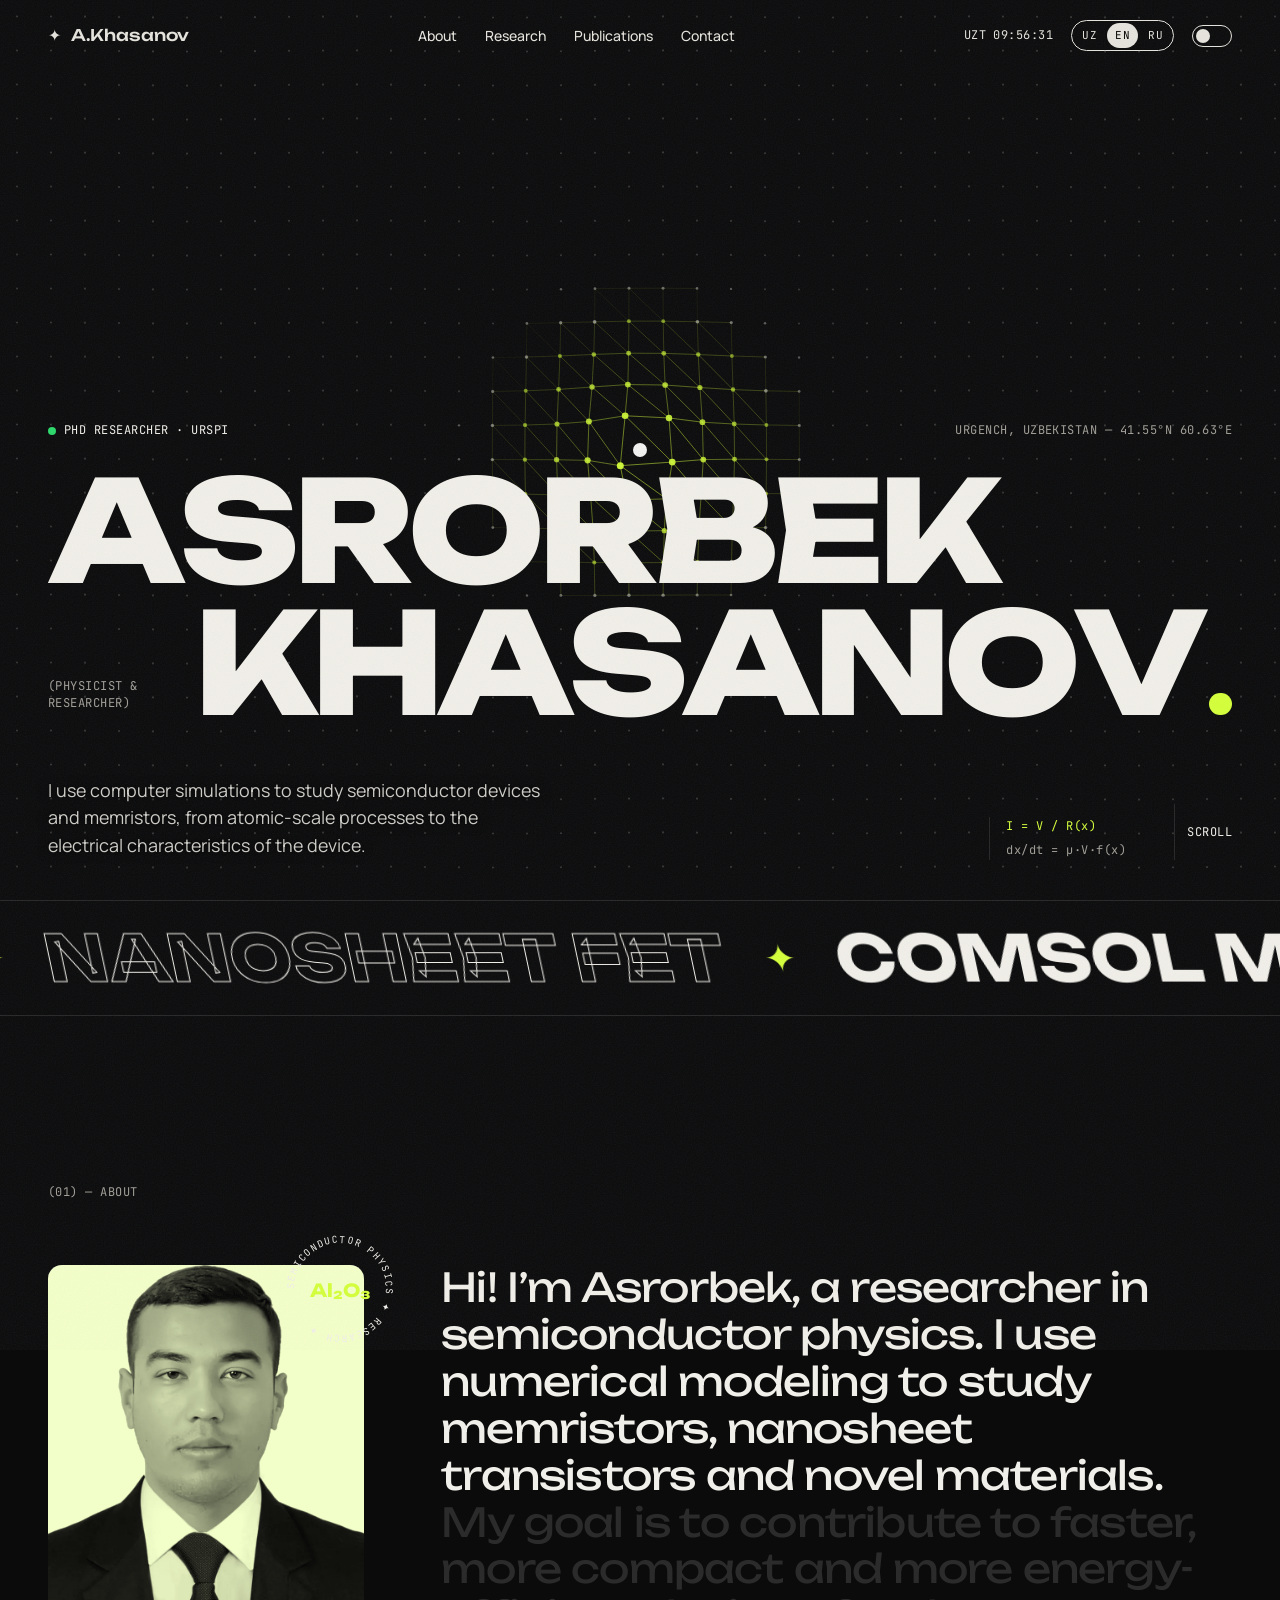
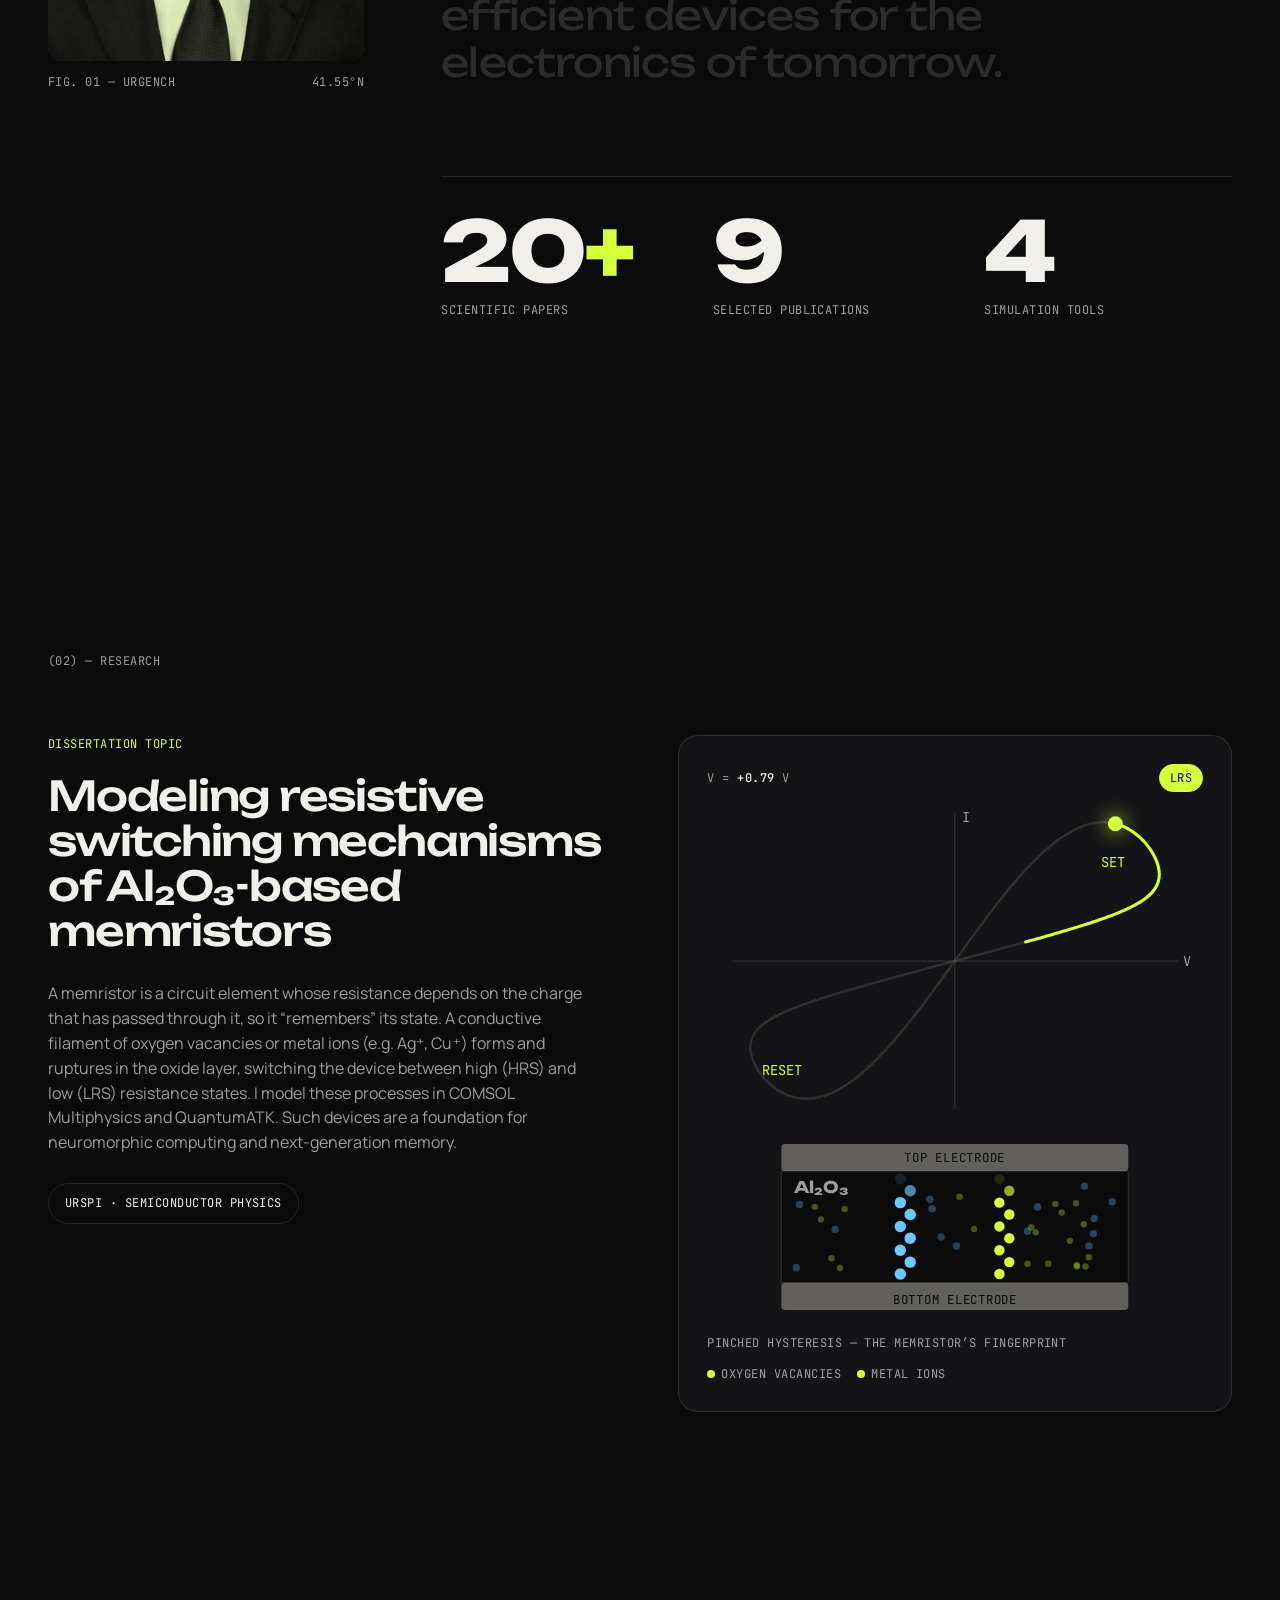
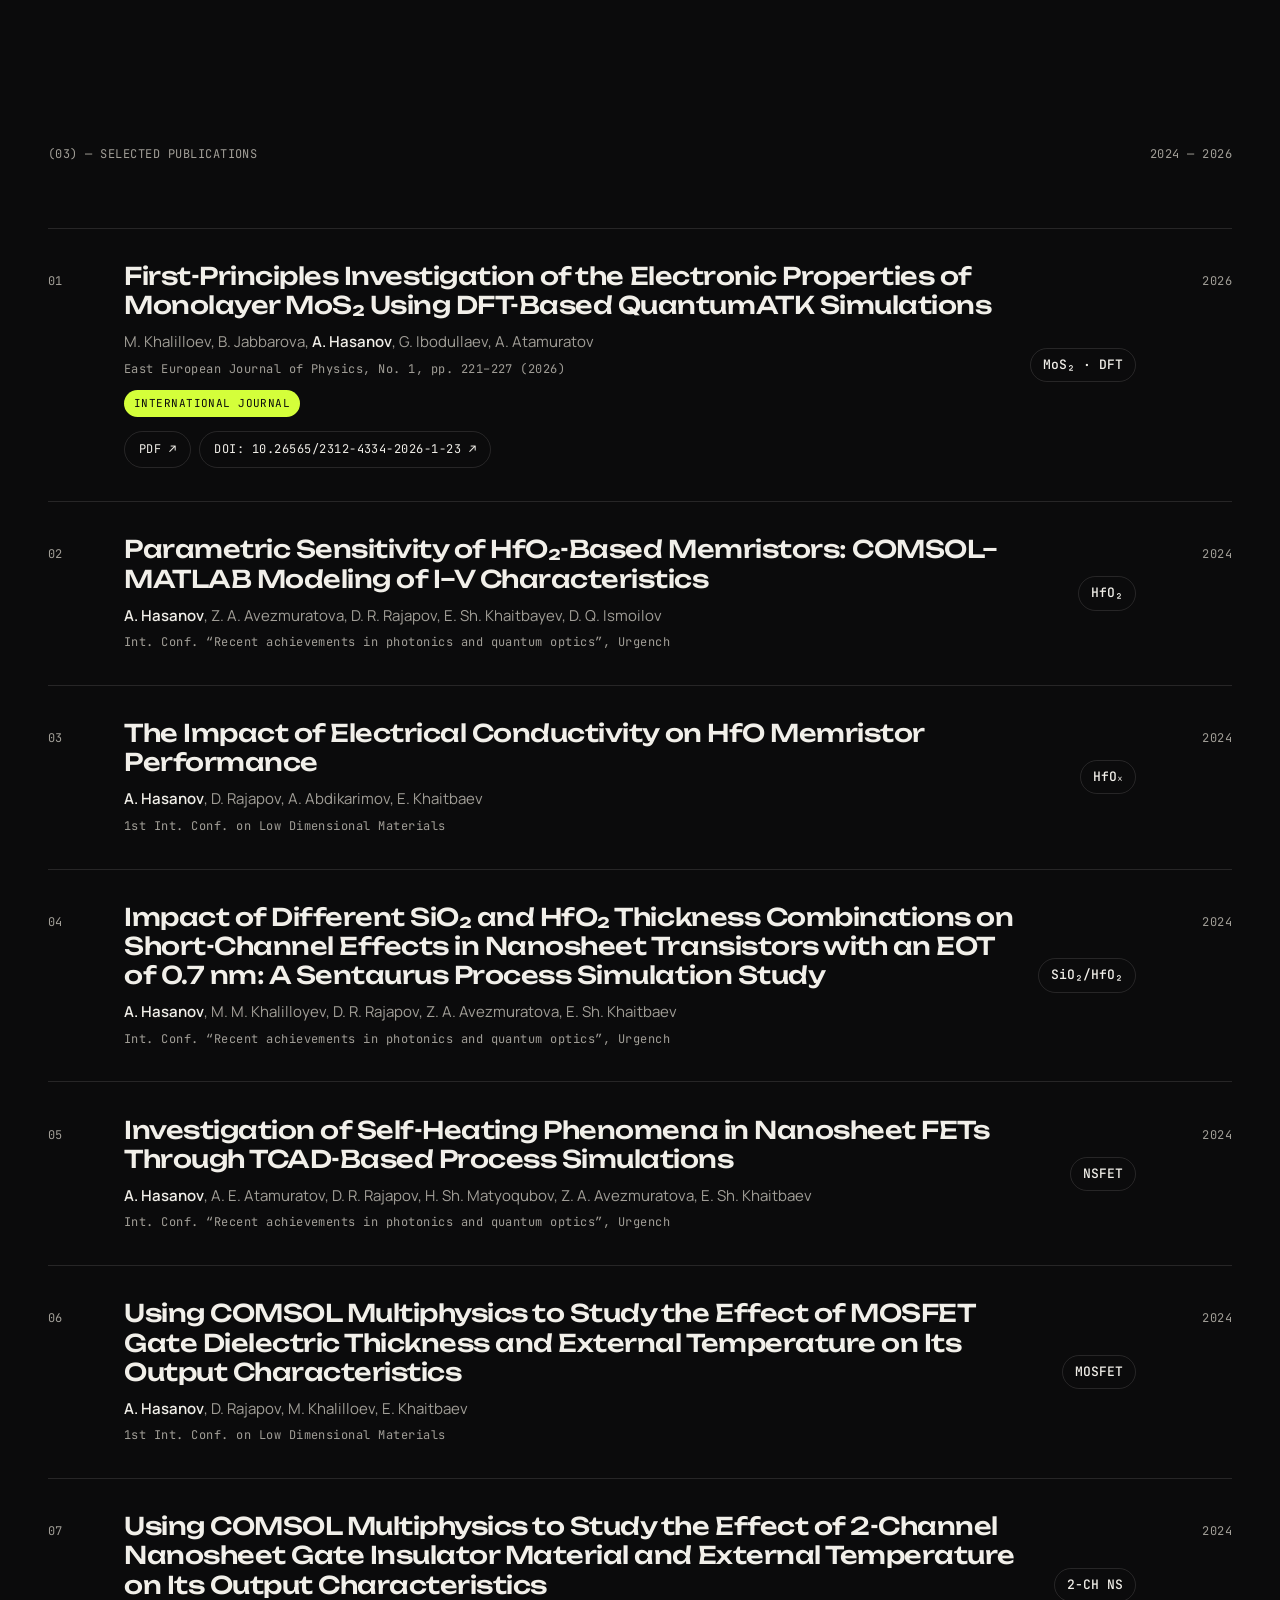
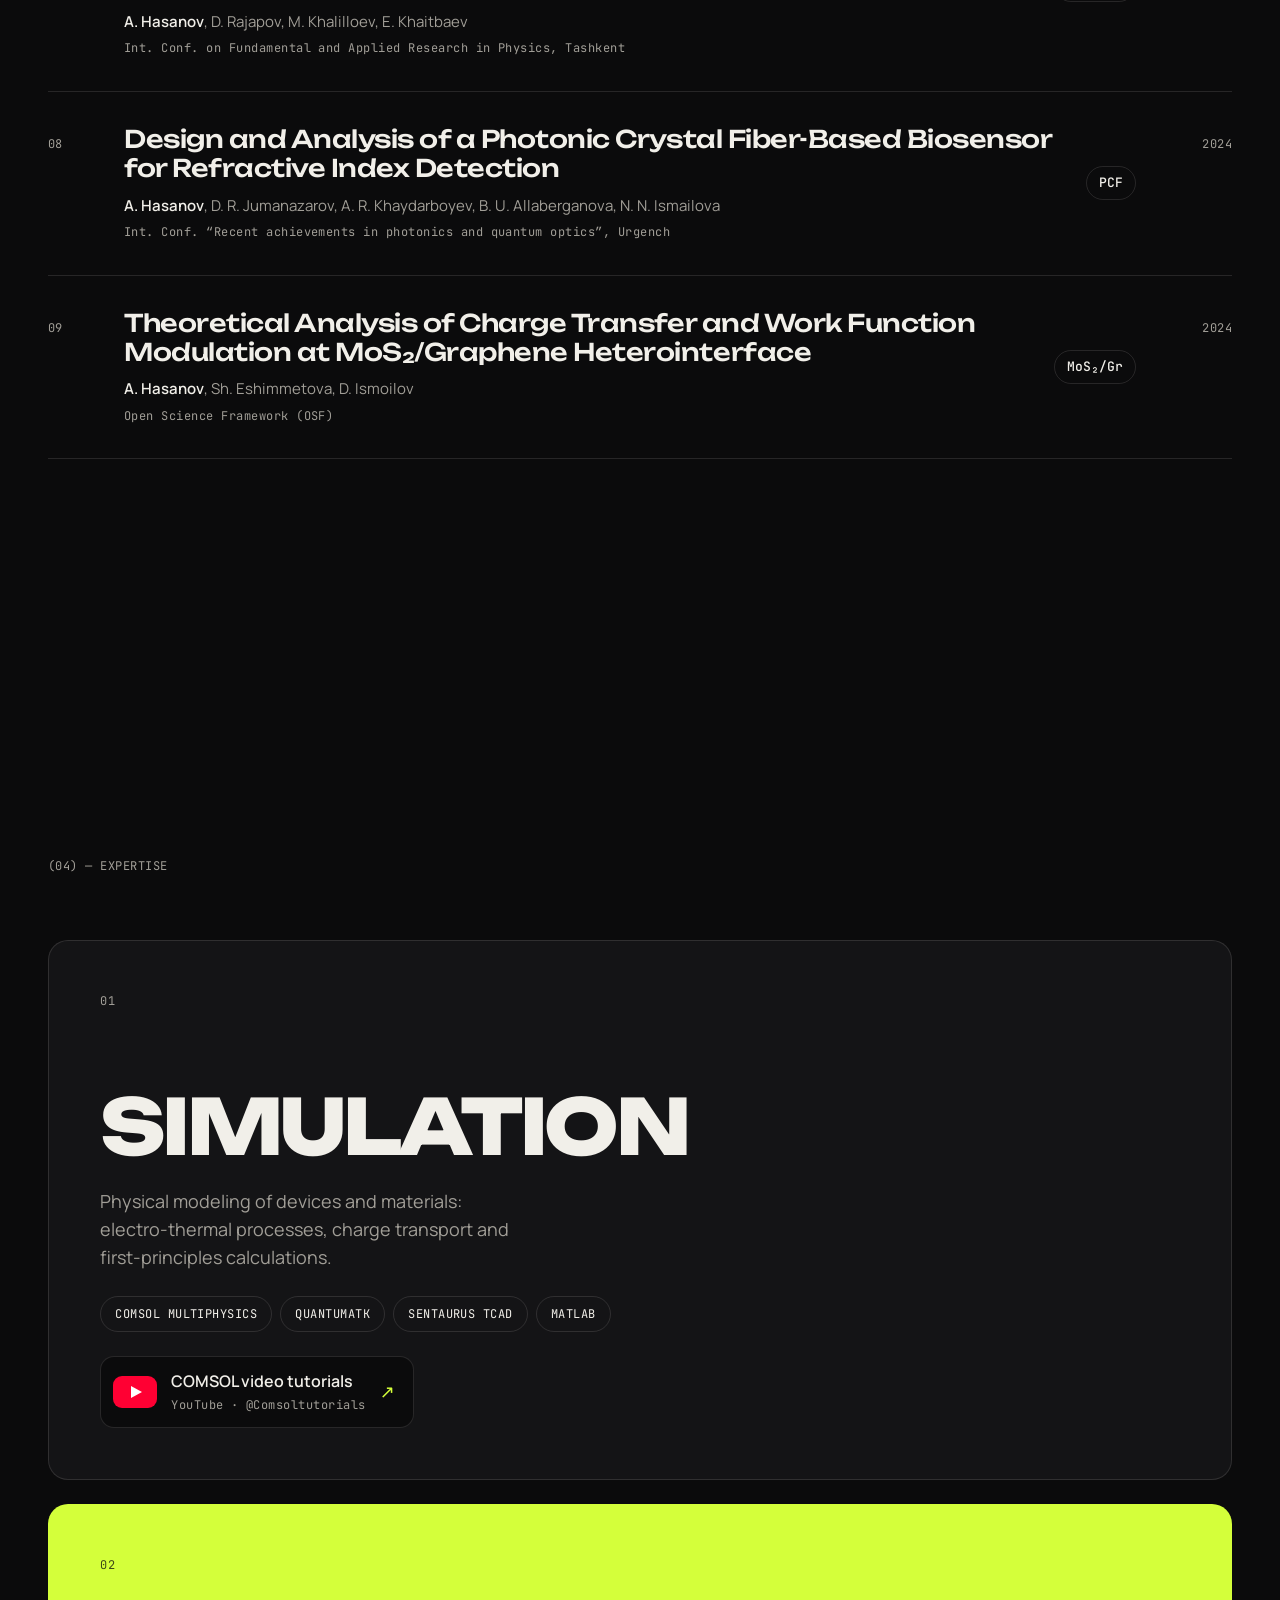
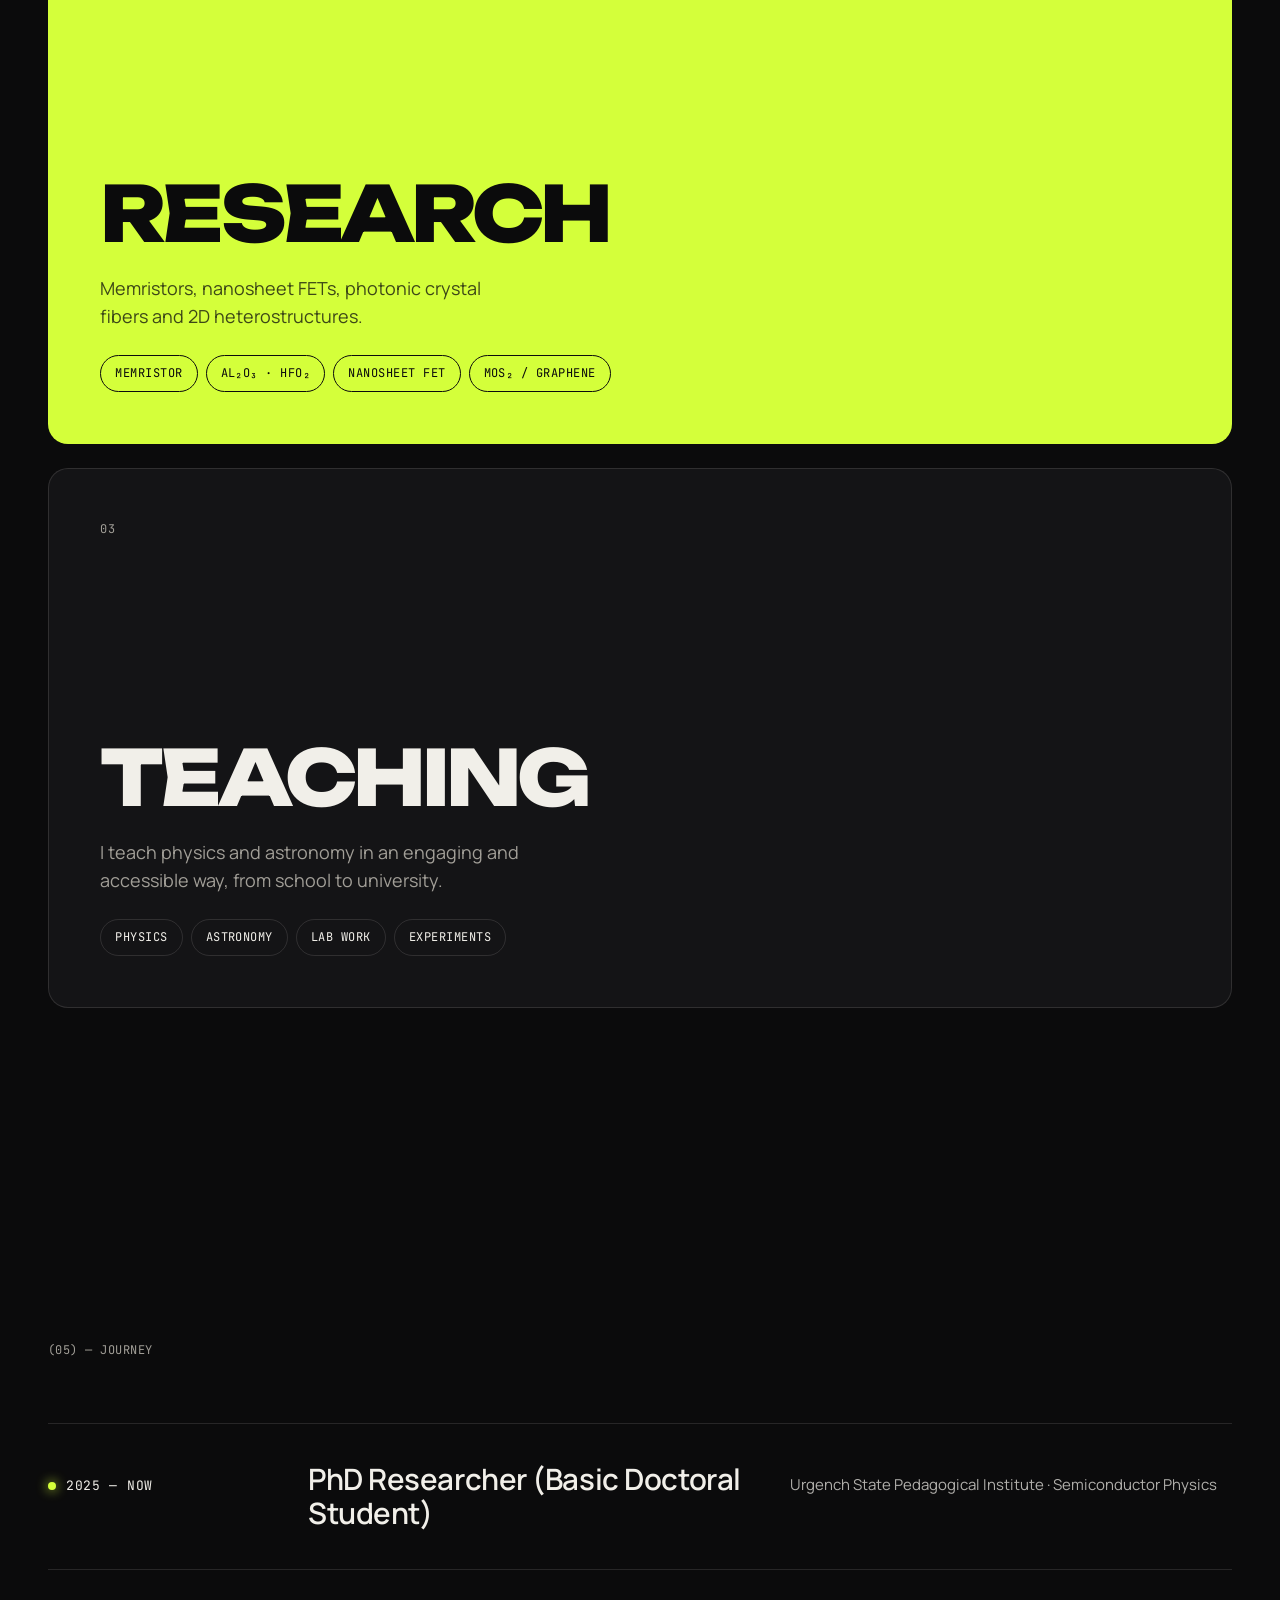
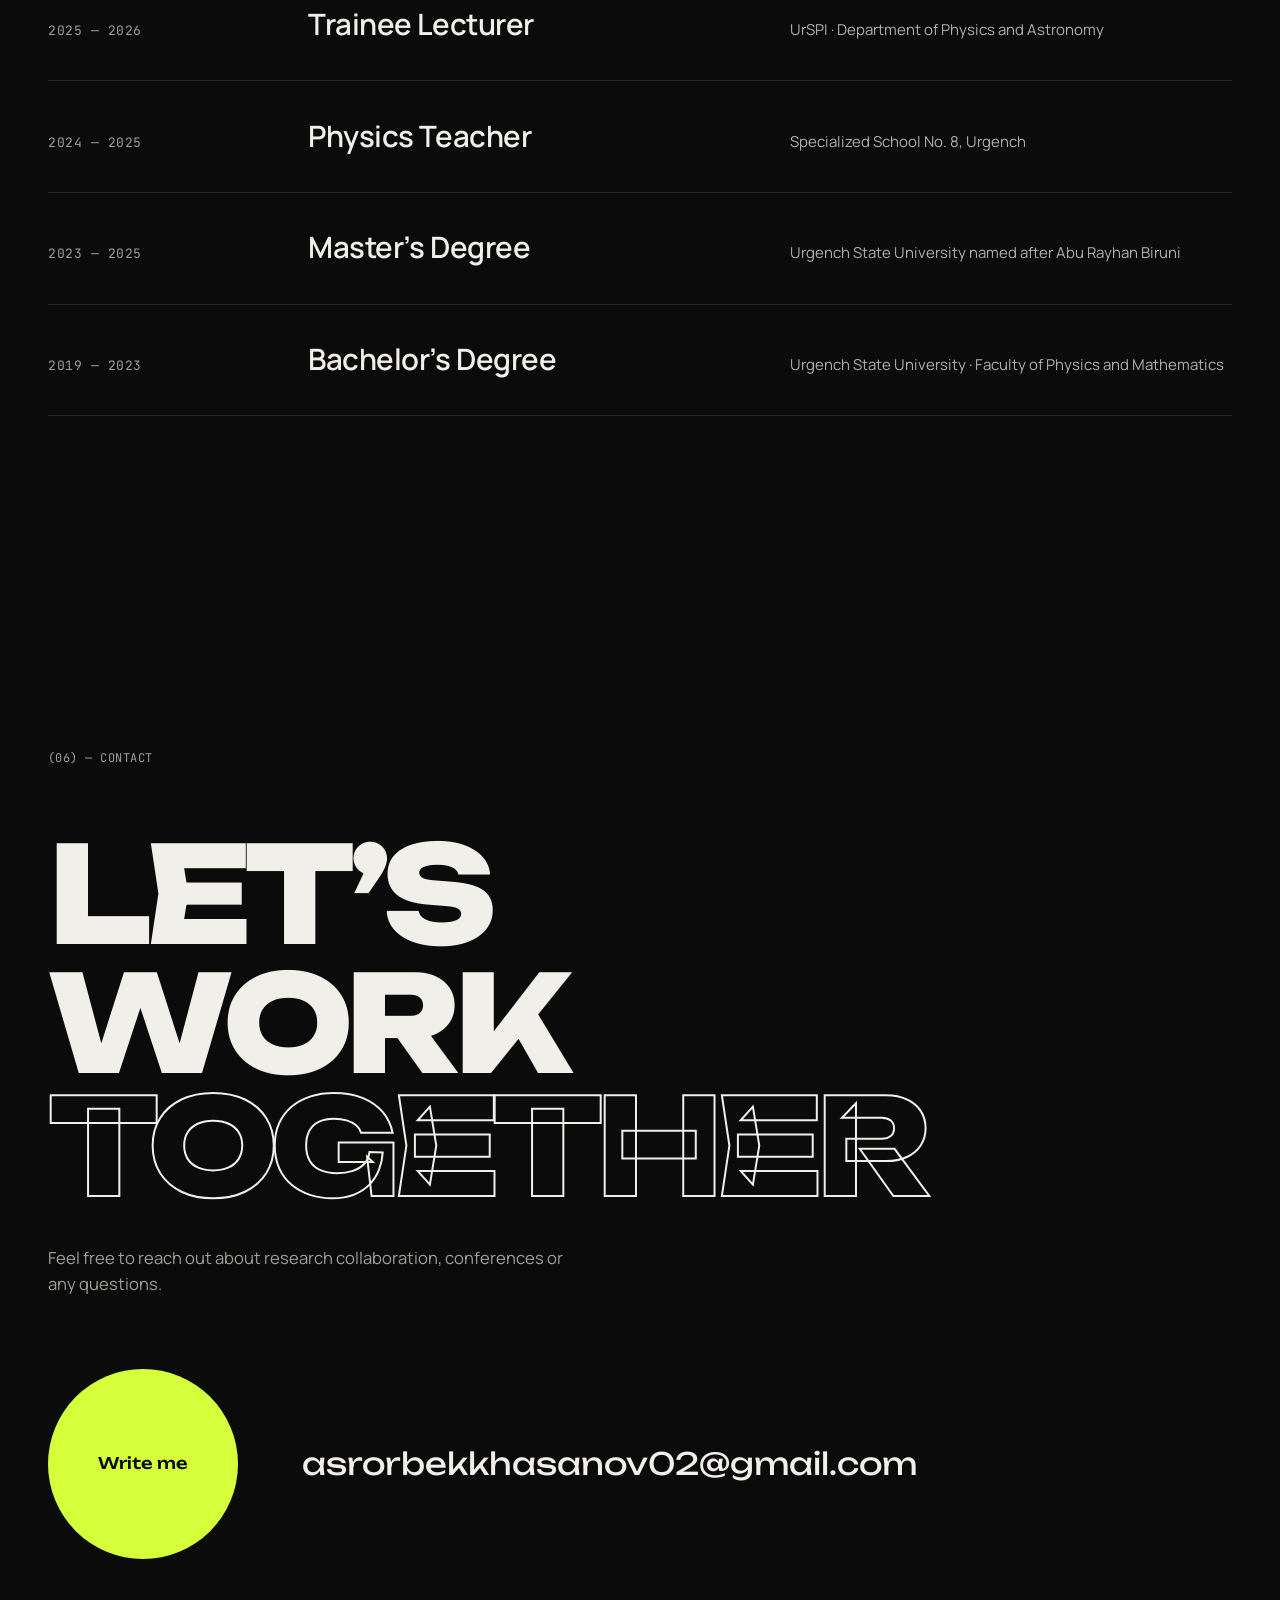
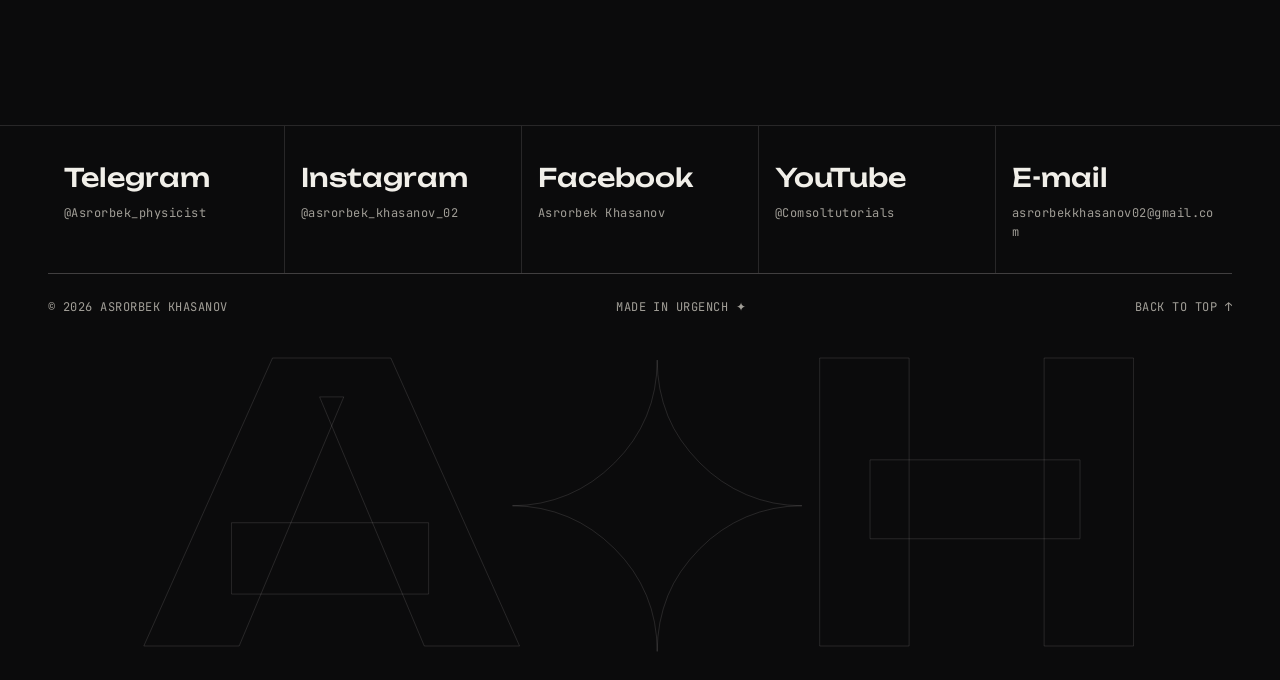
==== commit 6db5615a: "Prepare site for GitHub Pages - Add .nojekyll so files are served as-is - Absolute canonical and Ope" ====
--- a/index.html
+++ b/index.html
@@ -6,8 +6,13 @@
   <title>Asrorbek Hasanov — Yarimo‘tkazgichlar fizikasi tadqiqotchisi</title>
   <meta name="description" content="Asrorbek Hasanov — UrDPI tayanch doktoranti. Al₂O₃ asosidagi memristorlarni modellashtirish, COMSOL Multiphysics, QuantumATK." />
   <meta name="theme-color" content="#0b0b0c" />
-  <meta property="og:title" content="Asrorbek Hasanov — Semiconductor Physics" />
-  <meta property="og:image" content="assets/portrait.jpg" />
+  <link rel="canonical" href="https://acelegioner02-code.github.io/Homepage/" />
+  <meta property="og:type" content="website" />
+  <meta property="og:url" content="https://acelegioner02-code.github.io/Homepage/" />
+  <meta property="og:title" content="Asrorbek Hasanov — Semiconductor Physics Researcher" />
+  <meta property="og:description" content="PhD researcher at UrSPI: modeling resistive switching in Al₂O₃-based memristors with COMSOL Multiphysics and QuantumATK." />
+  <meta property="og:image" content="https://acelegioner02-code.github.io/Homepage/assets/portrait.jpg" />
+  <meta name="twitter:card" content="summary_large_image" />
   <link rel="icon" href="assets/favicon.svg" type="image/svg+xml" />
   <link rel="preconnect" href="https://fonts.googleapis.com" />
   <link rel="preconnect" href="https://fonts.gstatic.com" crossorigin />
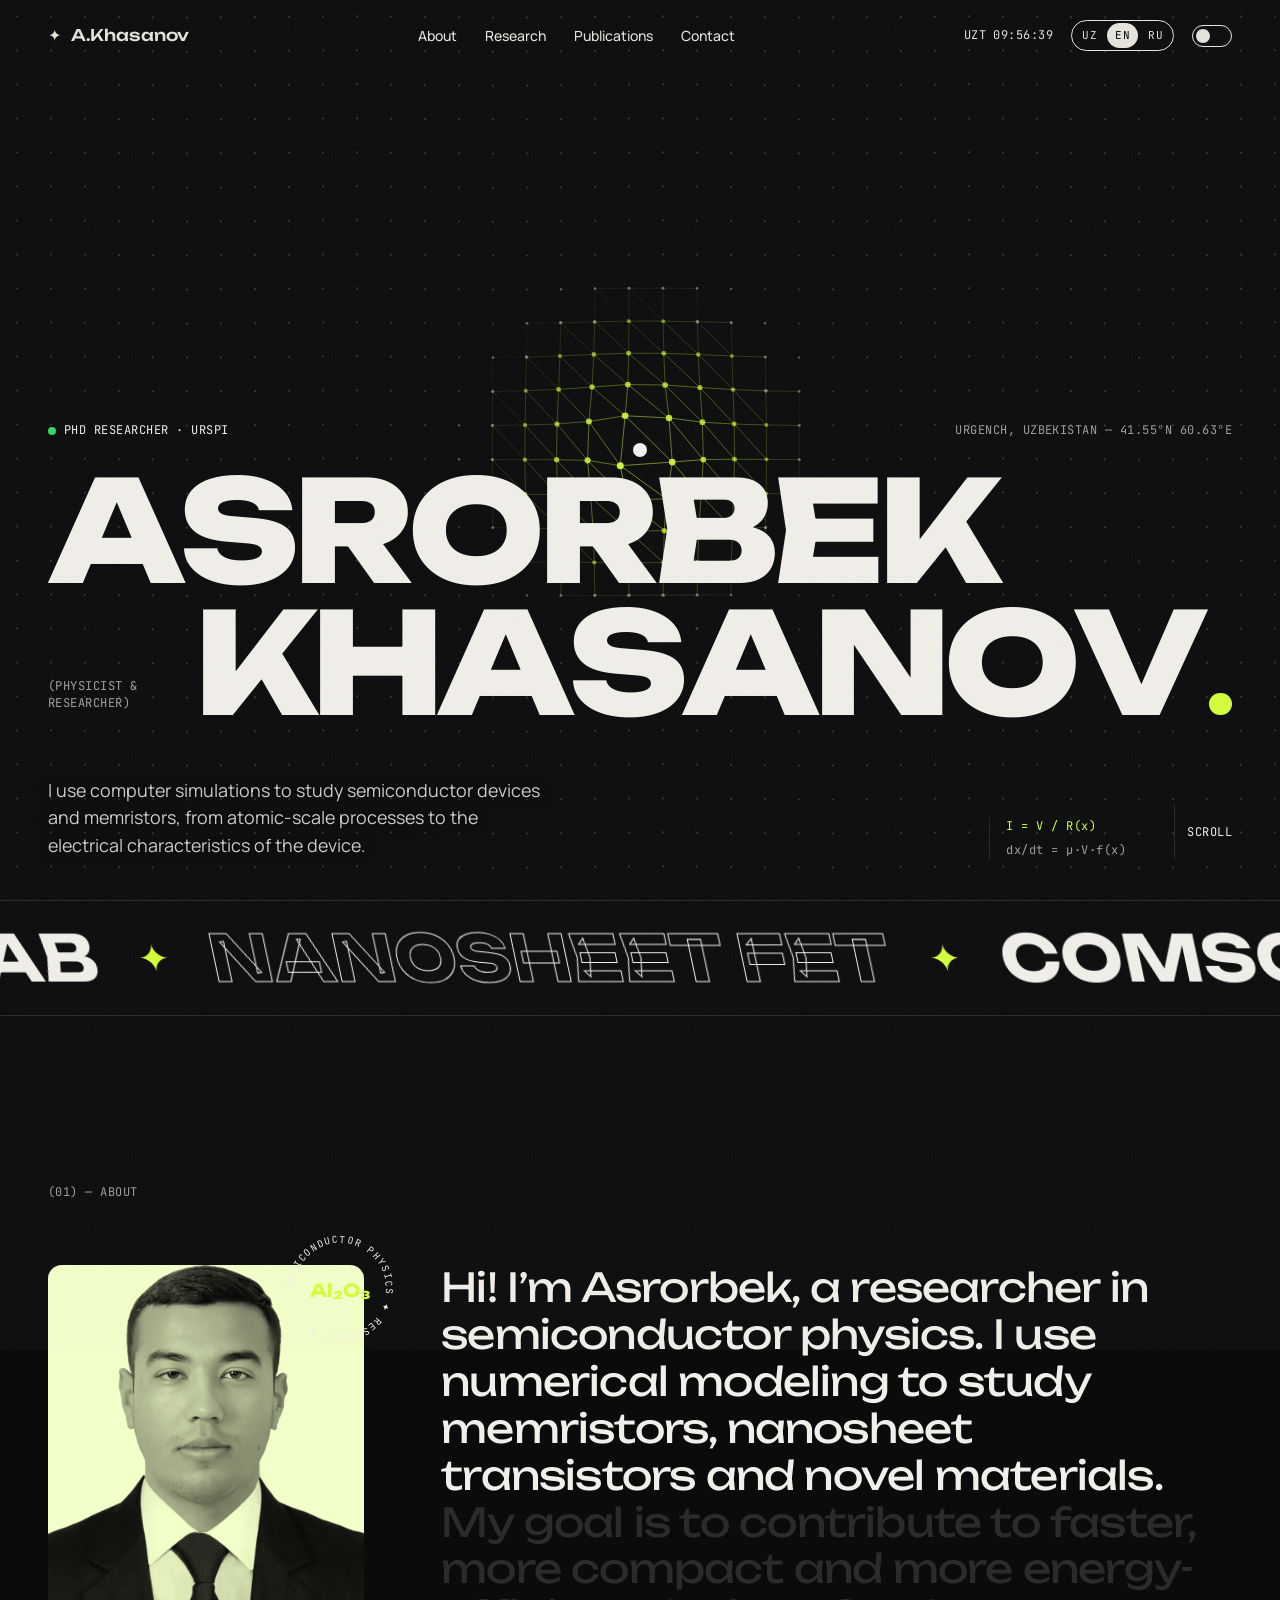
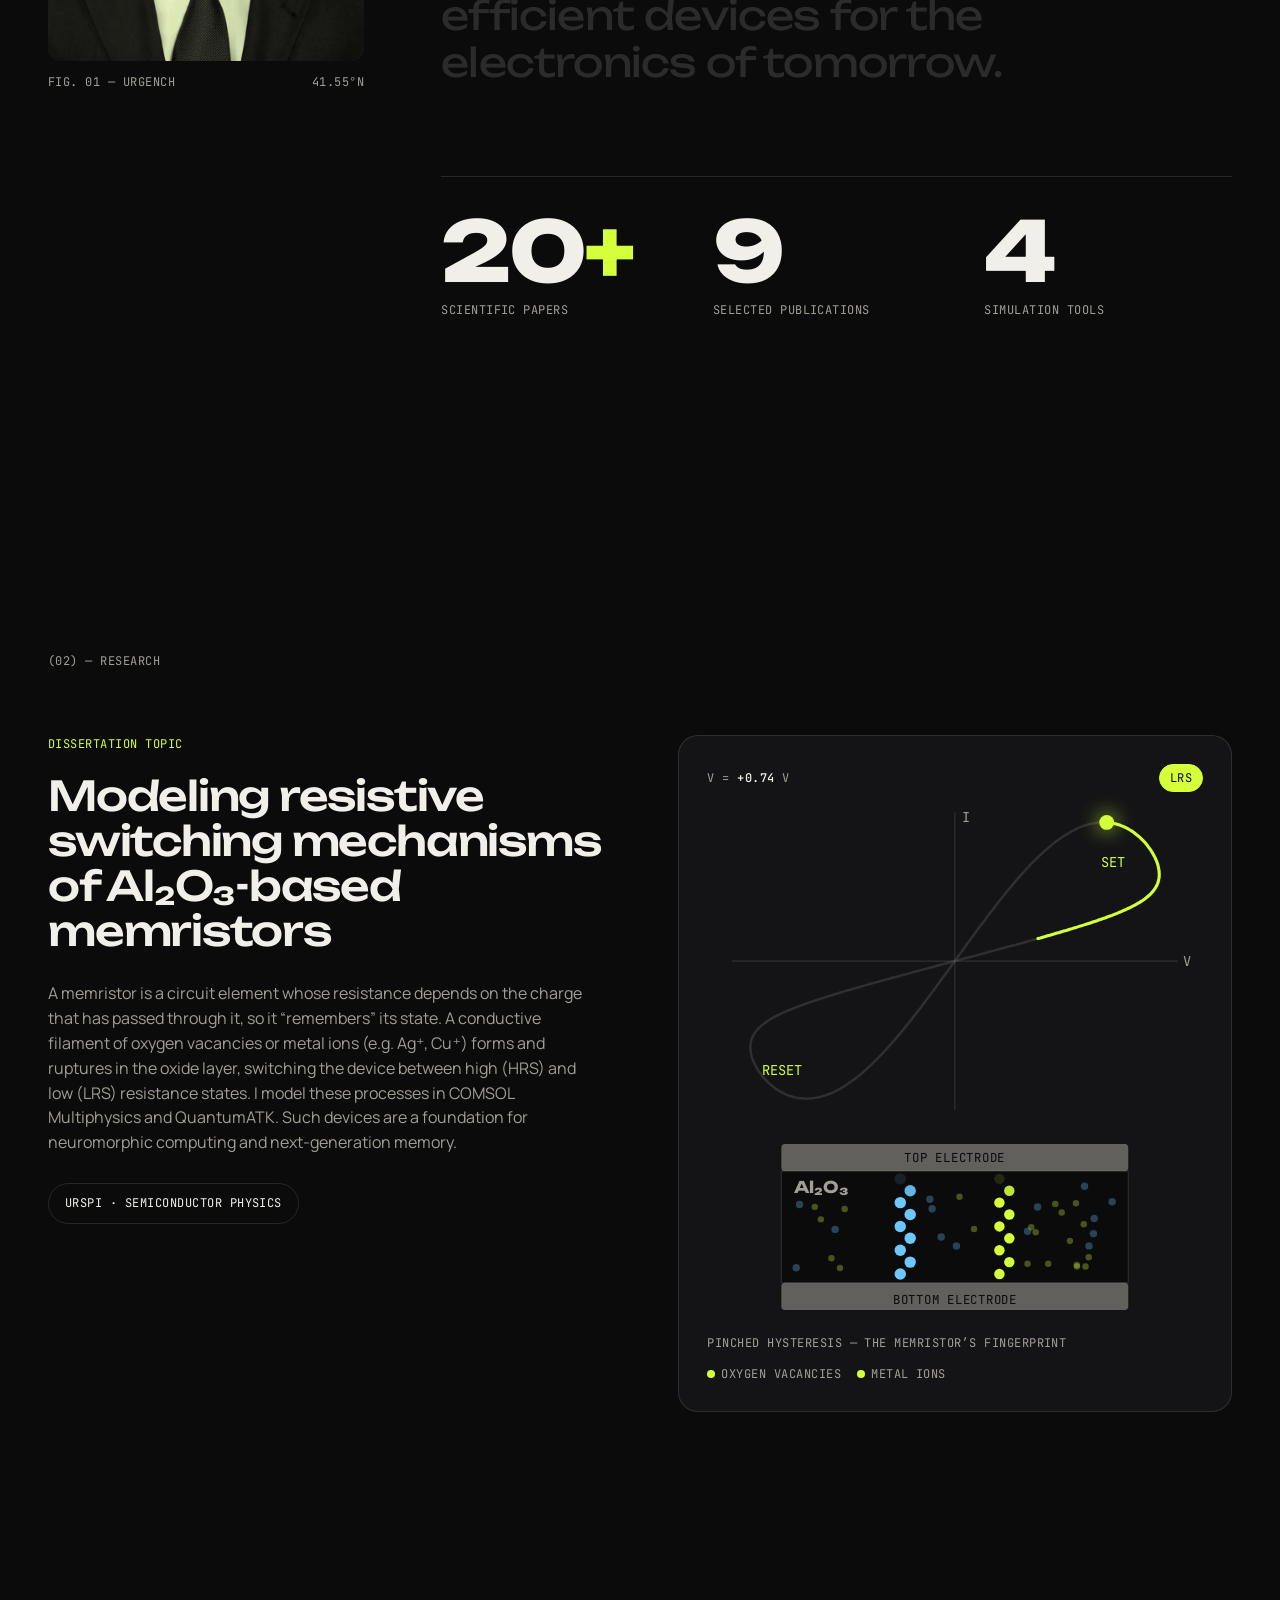
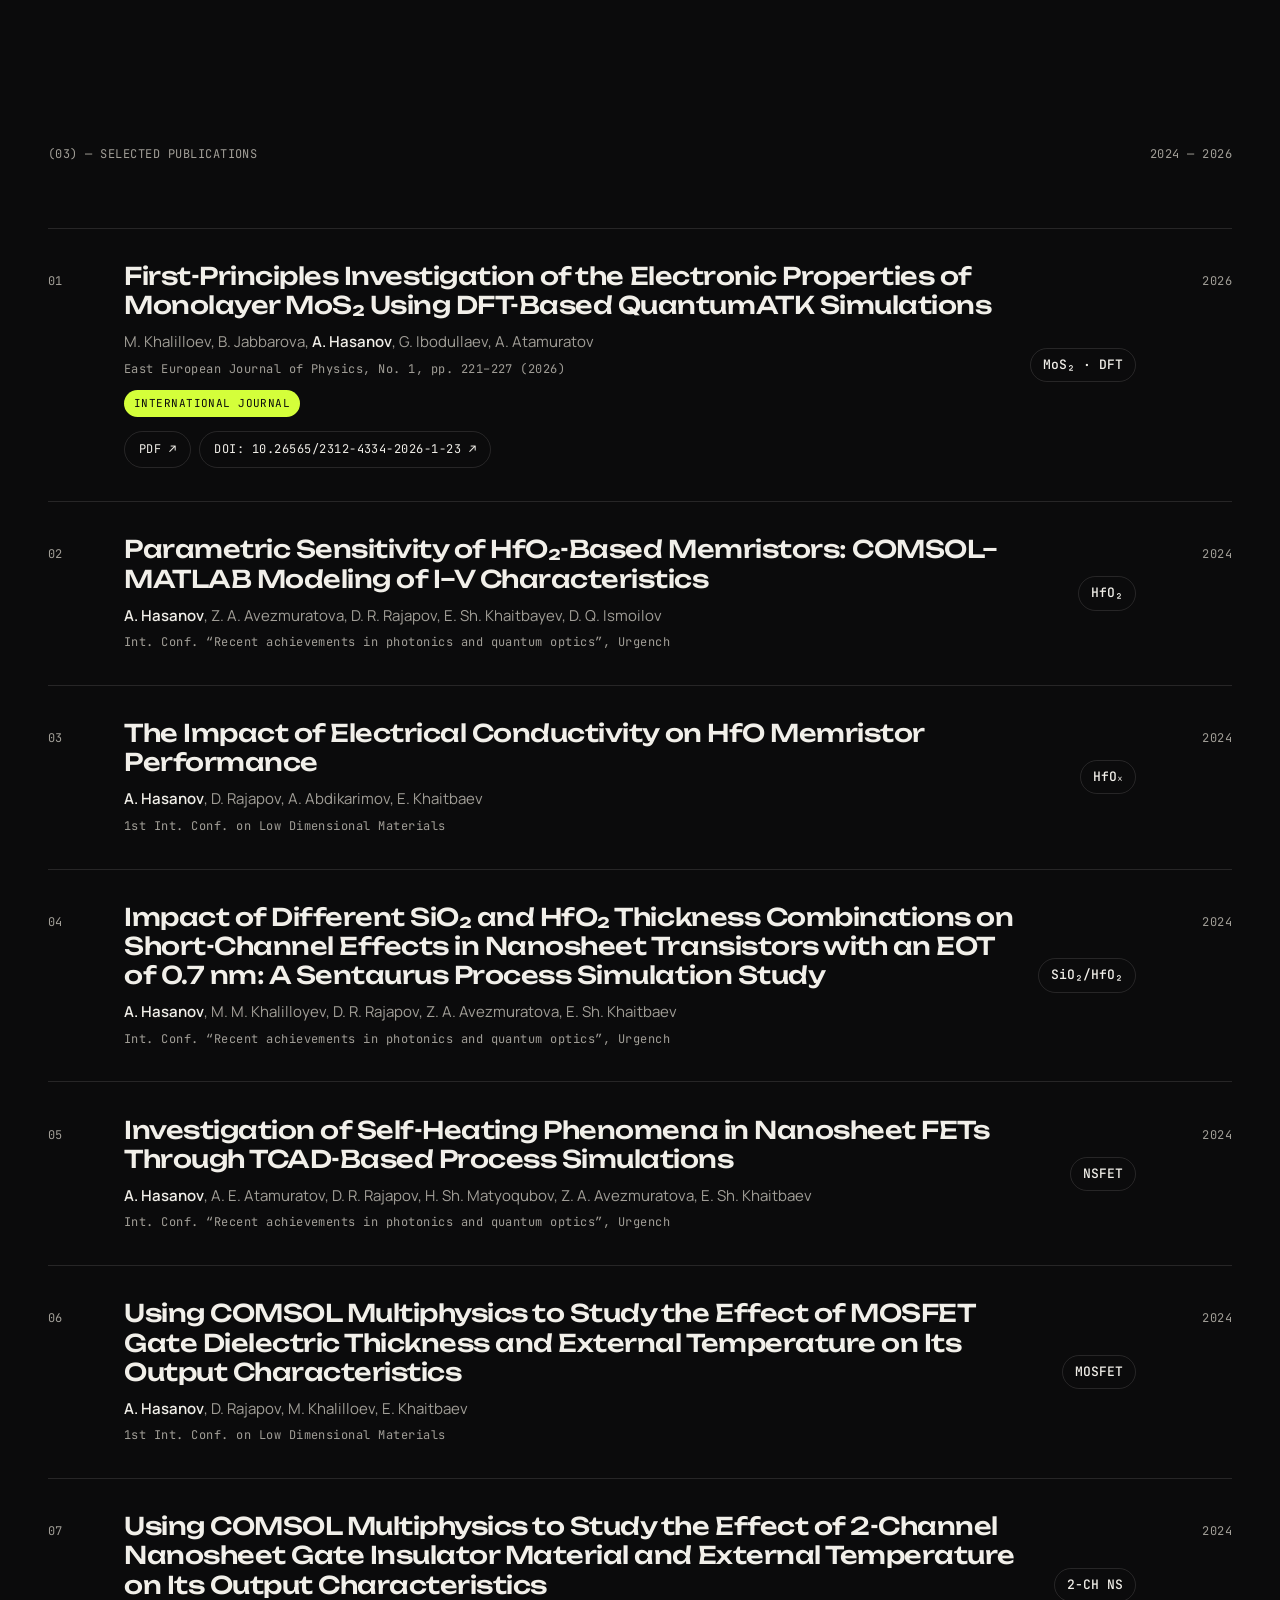
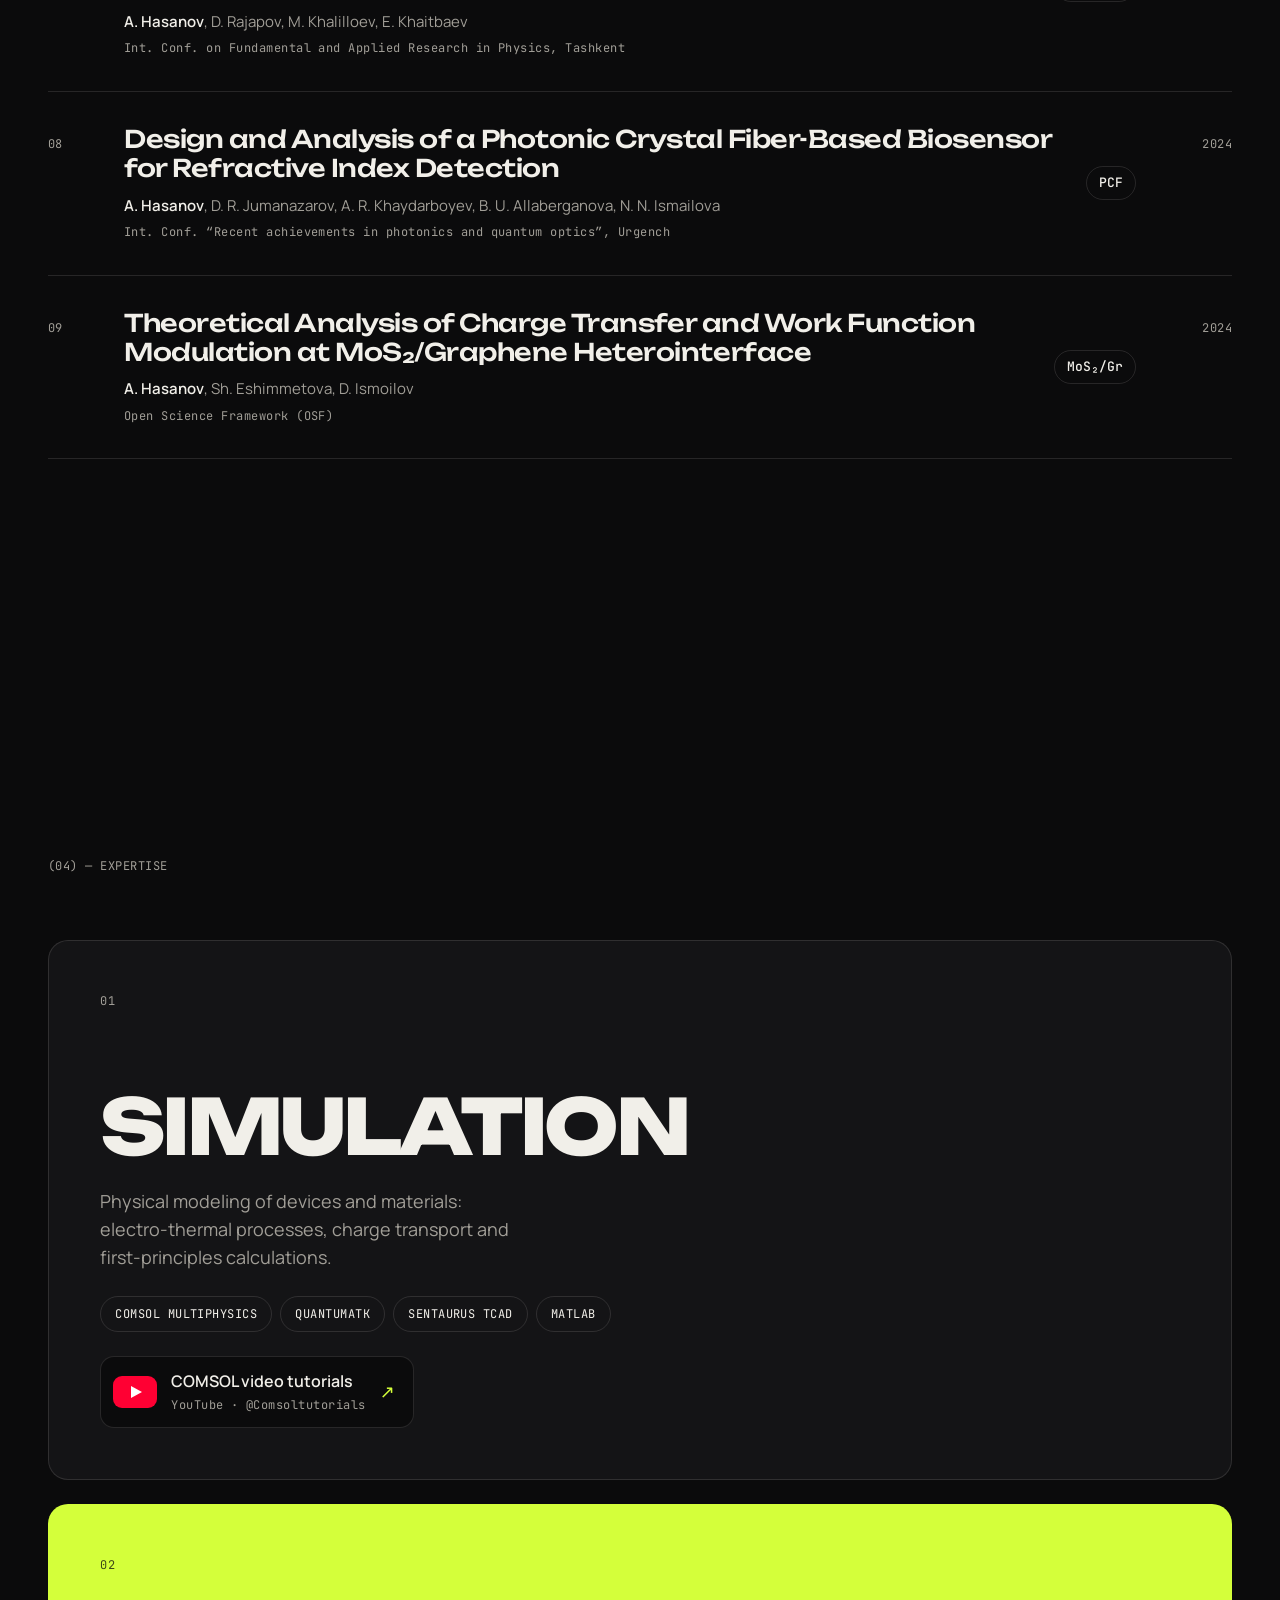
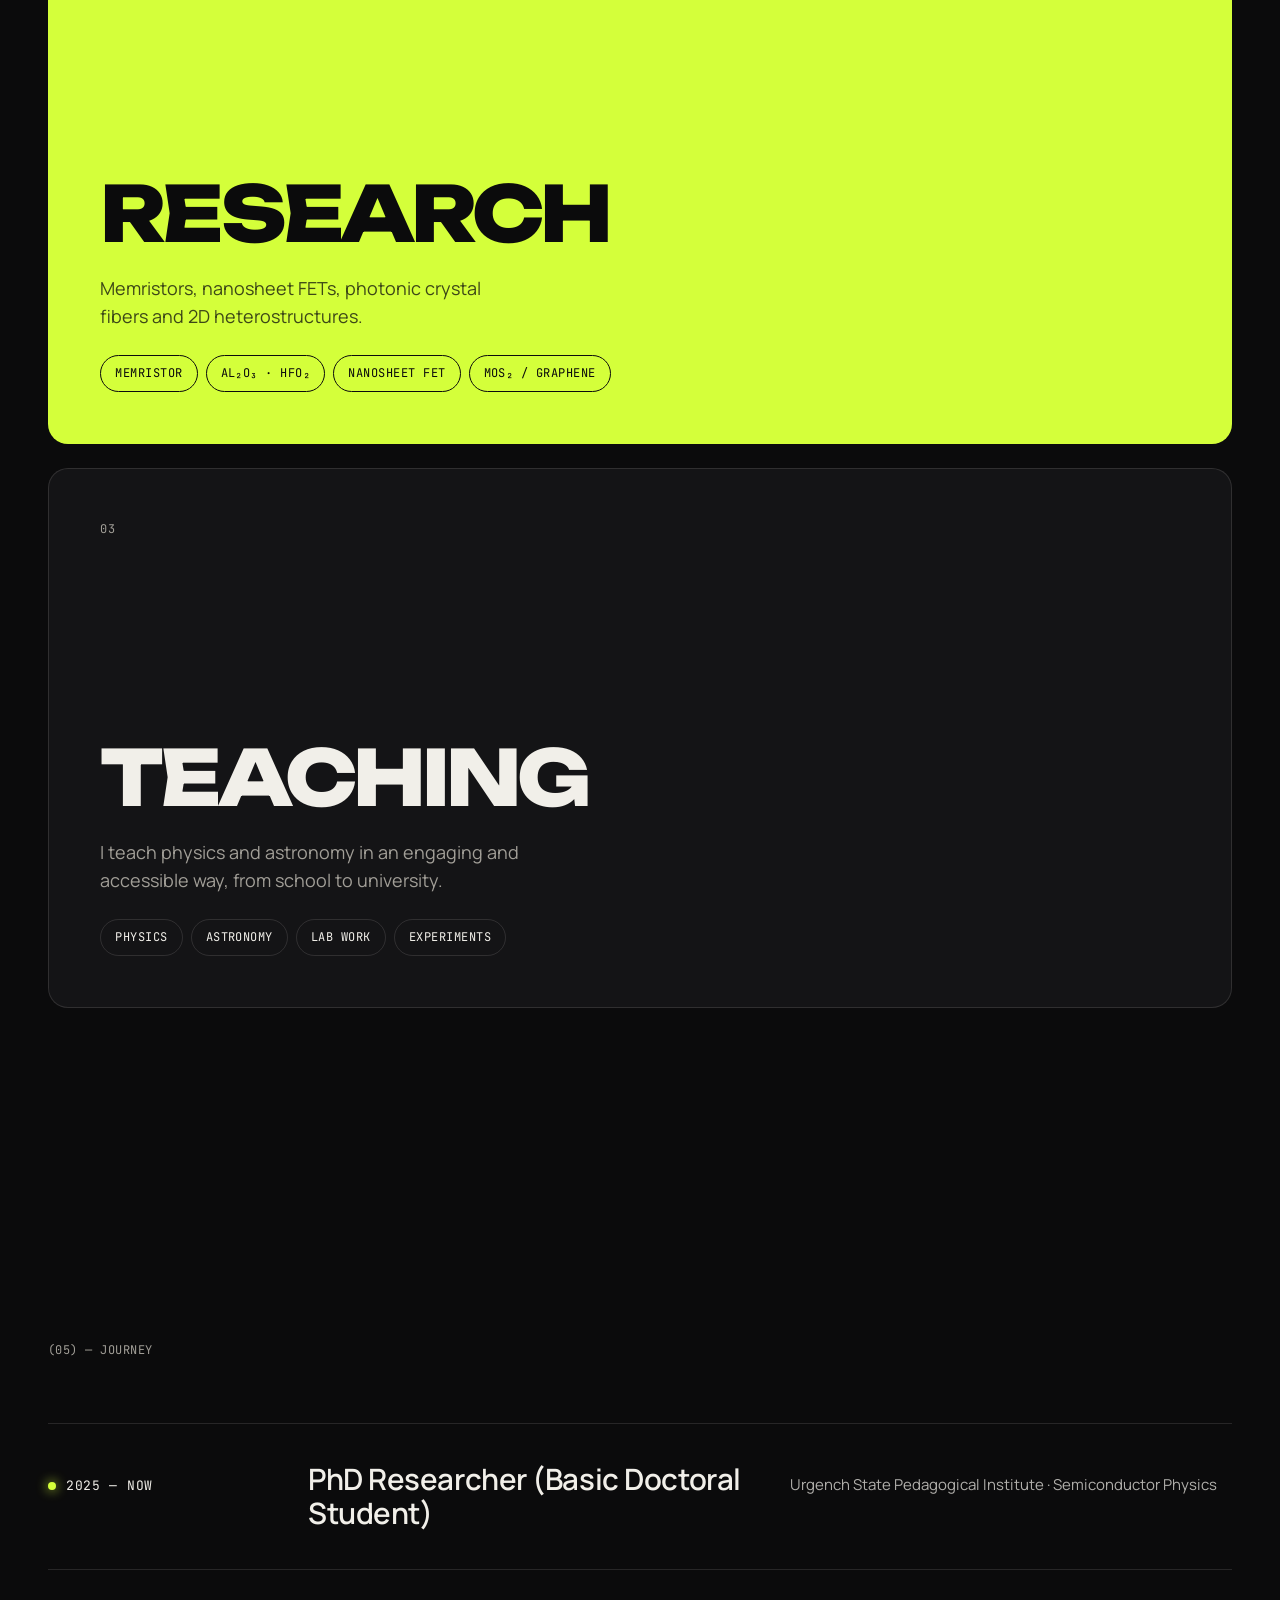
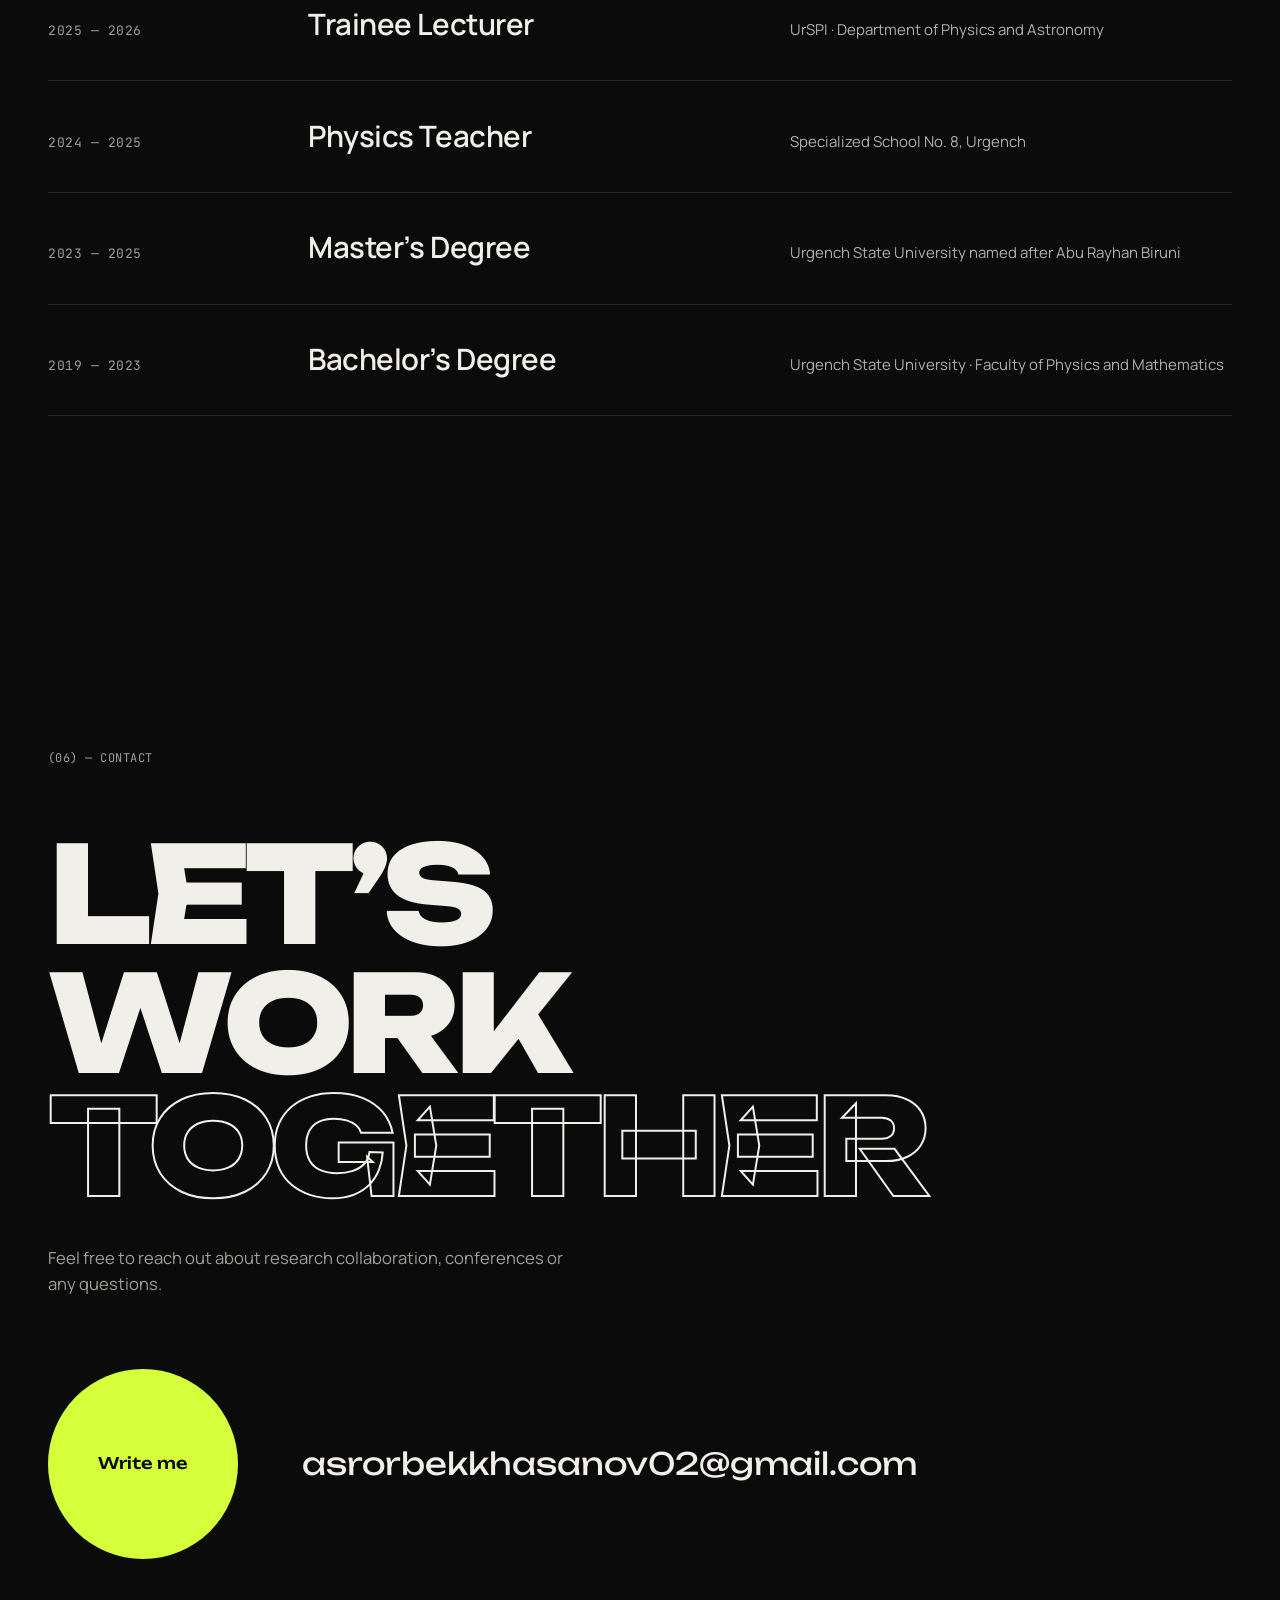
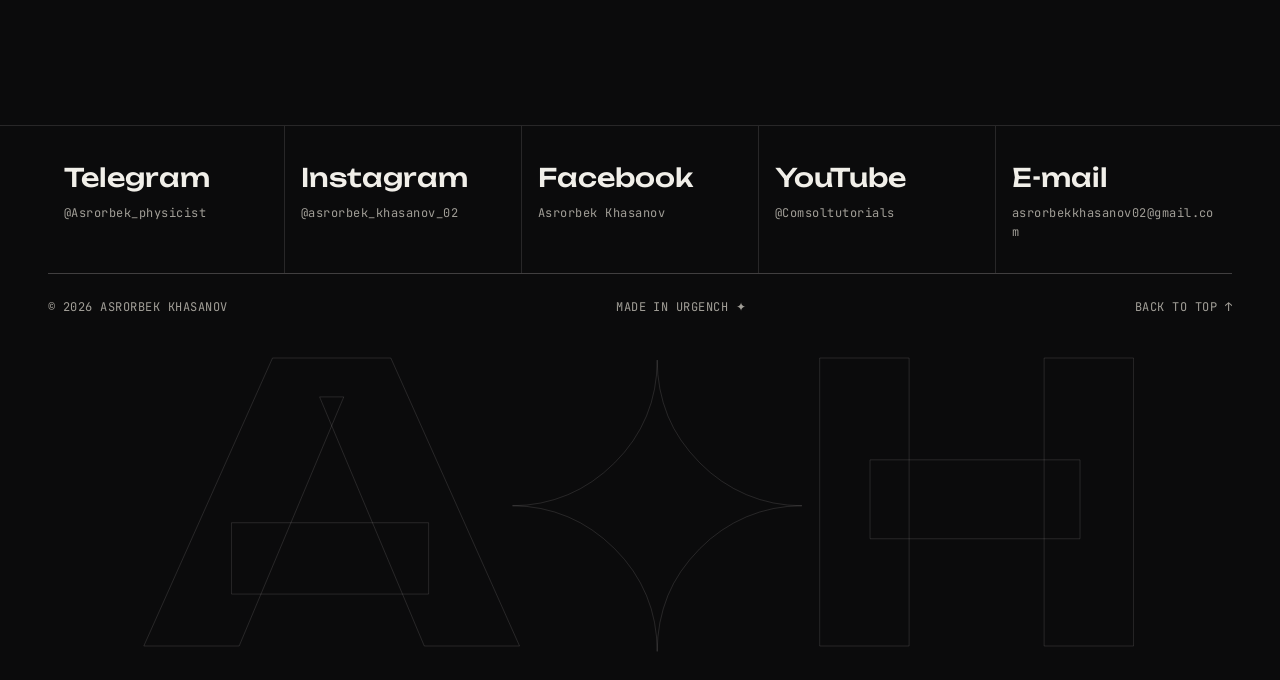
==== commit 9119b7ac: "Move to the new GitHub username and add search metadata - Canonical/Open Graph URLs now use asrorbek" ====
--- a/index.html
+++ b/index.html
@@ -4,15 +4,115 @@
   <meta charset="utf-8" />
   <meta name="viewport" content="width=device-width, initial-scale=1" />
   <title>Asrorbek Hasanov — Yarimo‘tkazgichlar fizikasi tadqiqotchisi</title>
-  <meta name="description" content="Asrorbek Hasanov — UrDPI tayanch doktoranti. Al₂O₃ asosidagi memristorlarni modellashtirish, COMSOL Multiphysics, QuantumATK." />
+  <meta name="description" content="Asrorbek Hasanov (Asrorbek Khasanov) — UrDPI tayanch doktoranti, yarimo‘tkazgichlar fizikasi. Al₂O₃ asosidagi memristorlarni modellashtirish, COMSOL Multiphysics, QuantumATK." />
   <meta name="theme-color" content="#0b0b0c" />
-  <link rel="canonical" href="https://acelegioner02-code.github.io/Homepage/" />
+  <link rel="canonical" href="https://asrorbek-khasanov.github.io/Homepage/" />
   <meta property="og:type" content="website" />
-  <meta property="og:url" content="https://acelegioner02-code.github.io/Homepage/" />
+  <meta property="og:url" content="https://asrorbek-khasanov.github.io/Homepage/" />
   <meta property="og:title" content="Asrorbek Hasanov — Semiconductor Physics Researcher" />
   <meta property="og:description" content="PhD researcher at UrSPI: modeling resistive switching in Al₂O₃-based memristors with COMSOL Multiphysics and QuantumATK." />
-  <meta property="og:image" content="https://acelegioner02-code.github.io/Homepage/assets/portrait.jpg" />
+  <meta property="og:image" content="https://asrorbek-khasanov.github.io/Homepage/assets/portrait.jpg" />
   <meta name="twitter:card" content="summary_large_image" />
+  <link rel="alternate" hreflang="uz" href="https://asrorbek-khasanov.github.io/Homepage/?lang=uz" />
+  <link rel="alternate" hreflang="en" href="https://asrorbek-khasanov.github.io/Homepage/?lang=en" />
+  <link rel="alternate" hreflang="ru" href="https://asrorbek-khasanov.github.io/Homepage/?lang=ru" />
+  <link rel="alternate" hreflang="x-default" href="https://asrorbek-khasanov.github.io/Homepage/" />
+  <script type="application/ld+json">
+{
+  "@context": "https://schema.org",
+  "@type": "Person",
+  "name": "Asrorbek Hasanov",
+  "alternateName": [
+    "Asrorbek Khasanov",
+    "Hasanov Asrorbek",
+    "Khasanov Asrorbek",
+    "Асрорбек Хасанов",
+    "Хасанов Асрорбек",
+    "Ace Anderson"
+  ],
+  "url": "https://asrorbek-khasanov.github.io/Homepage/",
+  "image": "https://asrorbek-khasanov.github.io/Homepage/assets/portrait.jpg",
+  "email": "mailto:asrorbekkhasanov02@gmail.com",
+  "jobTitle": "PhD Researcher (Basic Doctoral Student), Semiconductor Physics",
+  "affiliation": {
+    "@type": "CollegeOrUniversity",
+    "name": "Urgench State Pedagogical Institute",
+    "alternateName": [
+      "UrSPI",
+      "UrDPI",
+      "УрГПИ"
+    ]
+  },
+  "alumniOf": {
+    "@type": "CollegeOrUniversity",
+    "name": "Urgench State University named after Abu Rayhan Biruni"
+  },
+  "address": {
+    "@type": "PostalAddress",
+    "addressLocality": "Urgench",
+    "addressCountry": "UZ"
+  },
+  "knowsAbout": [
+    "Semiconductor physics",
+    "Memristors",
+    "Resistive switching",
+    "Al2O3",
+    "HfO2",
+    "Nanosheet FET",
+    "Density functional theory",
+    "COMSOL Multiphysics",
+    "QuantumATK",
+    "Sentaurus TCAD",
+    "MATLAB"
+  ],
+  "sameAs": [
+    "https://t.me/Asrorbek_physicist",
+    "https://www.instagram.com/asrorbek_khasanov_02/",
+    "https://www.facebook.com/profile.php?id=100086307325586",
+    "https://www.youtube.com/@Comsoltutorials",
+    "https://github.com/Asrorbek-Khasanov"
+  ]
+}
+  </script>
+  <script type="application/ld+json">
+{
+  "@context": "https://schema.org",
+  "@type": "ScholarlyArticle",
+  "headline": "First-Principles Investigation of the Electronic Properties of Monolayer MoS2 Using DFT-Based QuantumATK Simulations",
+  "author": [
+    {
+      "@type": "Person",
+      "name": "Makhkam Khalilloev"
+    },
+    {
+      "@type": "Person",
+      "name": "Bahor Jabbarova"
+    },
+    {
+      "@type": "Person",
+      "name": "Asrorbek Hasanov"
+    },
+    {
+      "@type": "Person",
+      "name": "Ghayrat Ibodullaev"
+    },
+    {
+      "@type": "Person",
+      "name": "Atabek Atamuratov"
+    }
+  ],
+  "datePublished": "2026",
+  "isPartOf": {
+    "@type": "Periodical",
+    "name": "East European Journal of Physics",
+    "issn": "2312-4334"
+  },
+  "pagination": "221-227",
+  "sameAs": "https://doi.org/10.26565/2312-4334-2026-1-23",
+  "url": "https://asrorbek-khasanov.github.io/Homepage/papers/2026-EEJP-MoS2-DFT-QuantumATK.pdf",
+  "license": "https://creativecommons.org/licenses/by/4.0/"
+}
+  </script>
   <link rel="icon" href="assets/favicon.svg" type="image/svg+xml" />
   <link rel="preconnect" href="https://fonts.googleapis.com" />
   <link rel="preconnect" href="https://fonts.gstatic.com" crossorigin />
